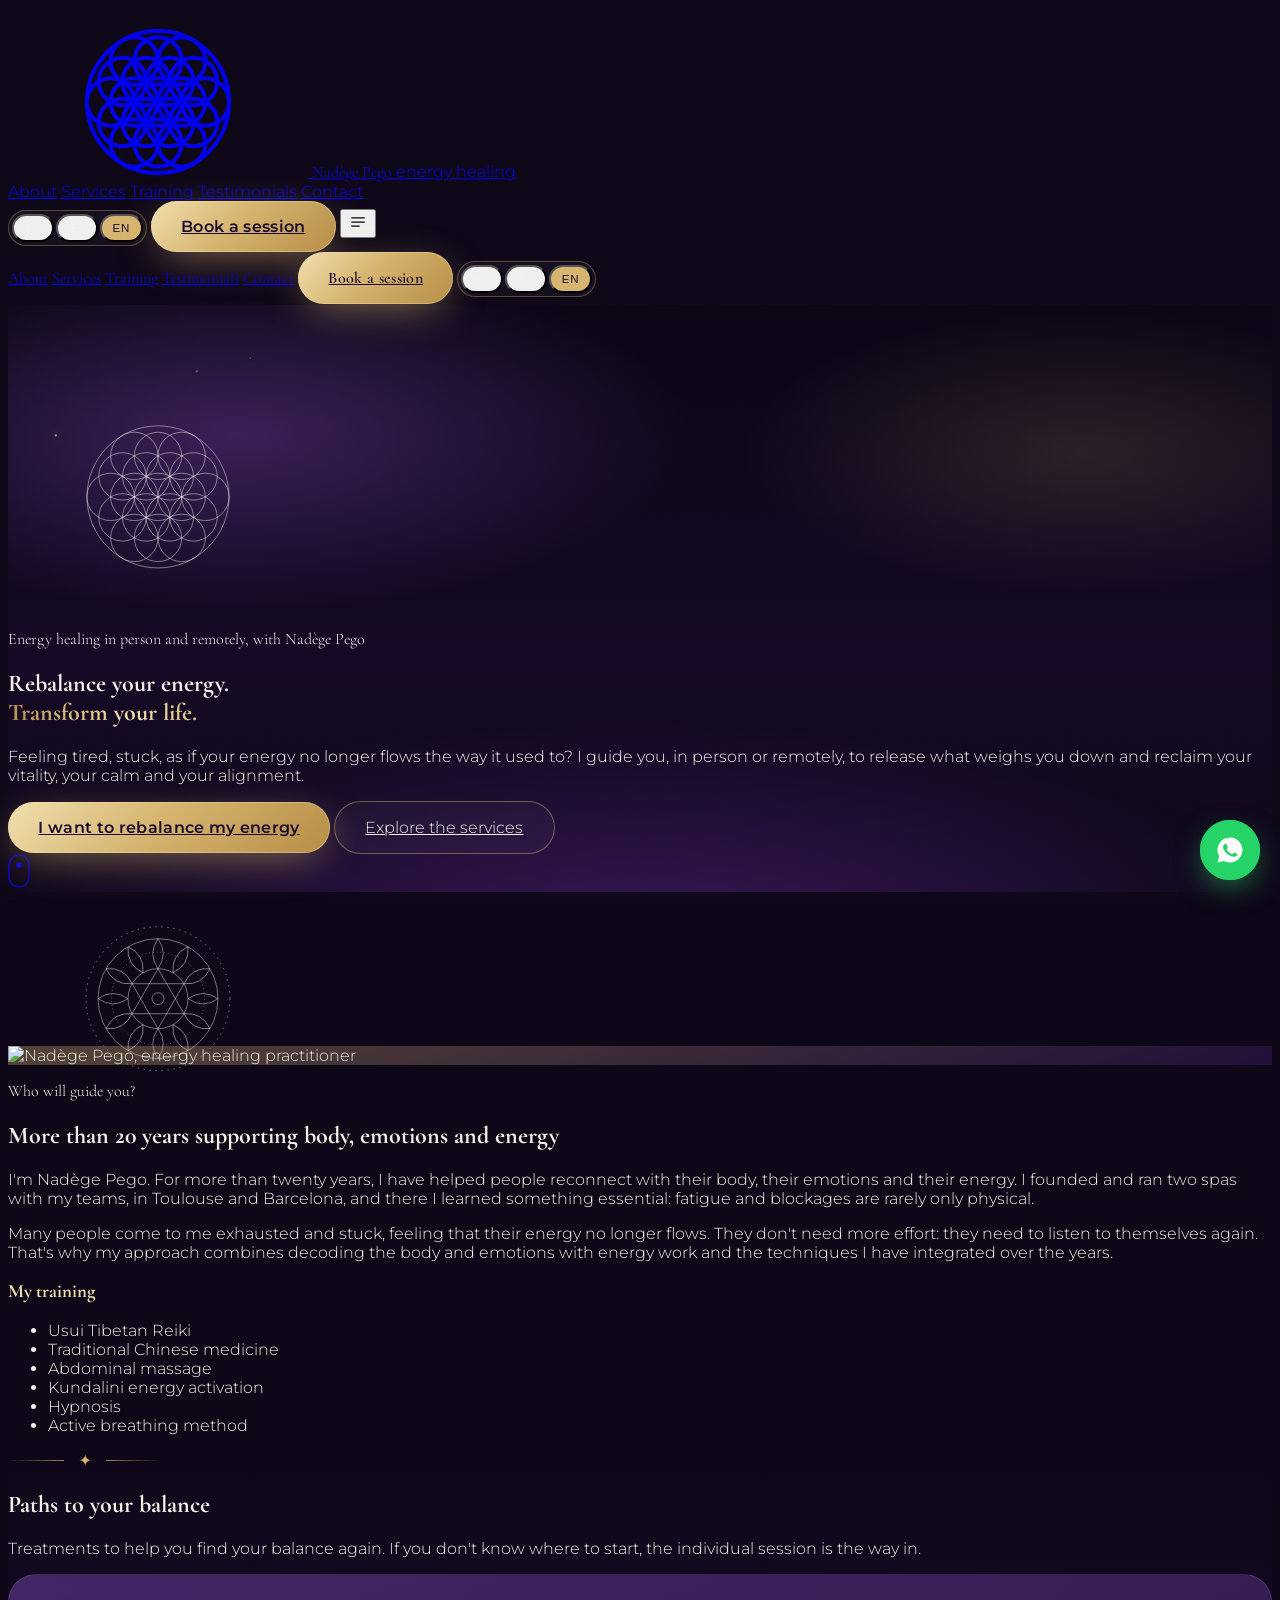
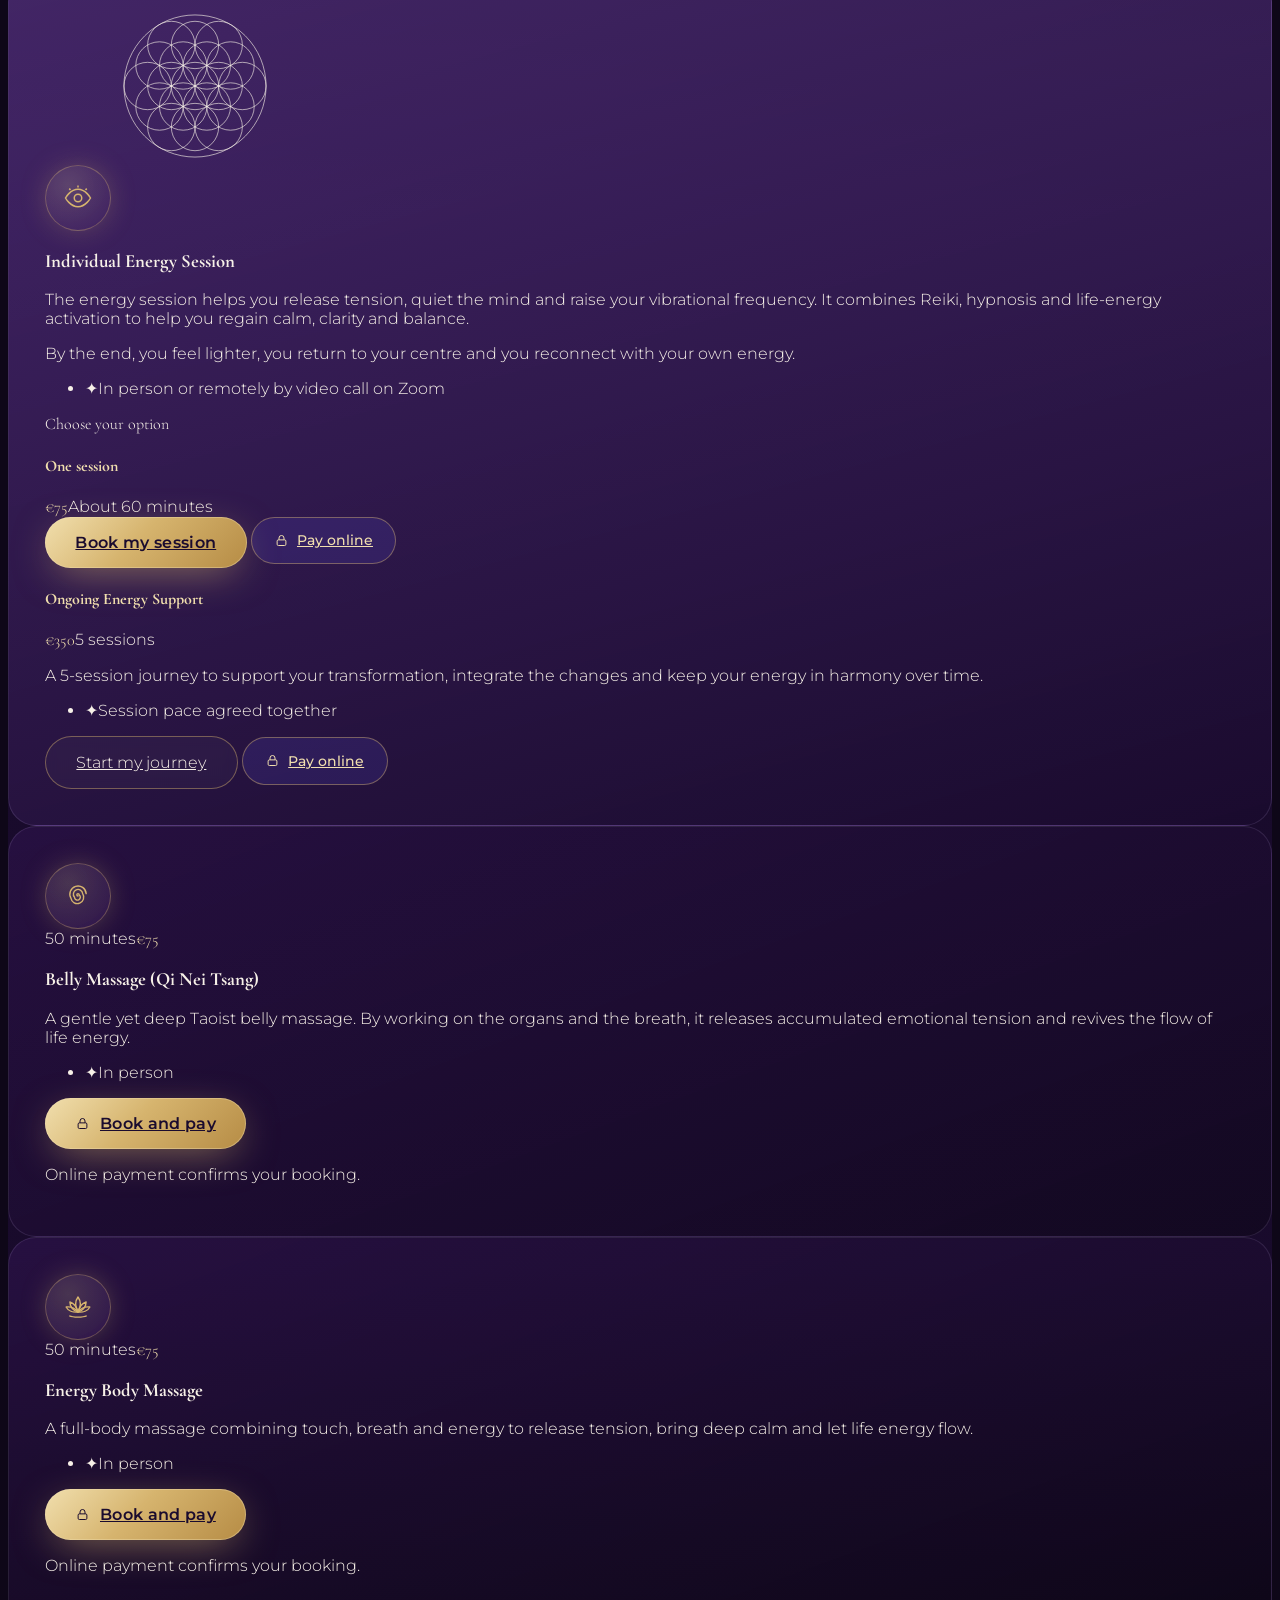
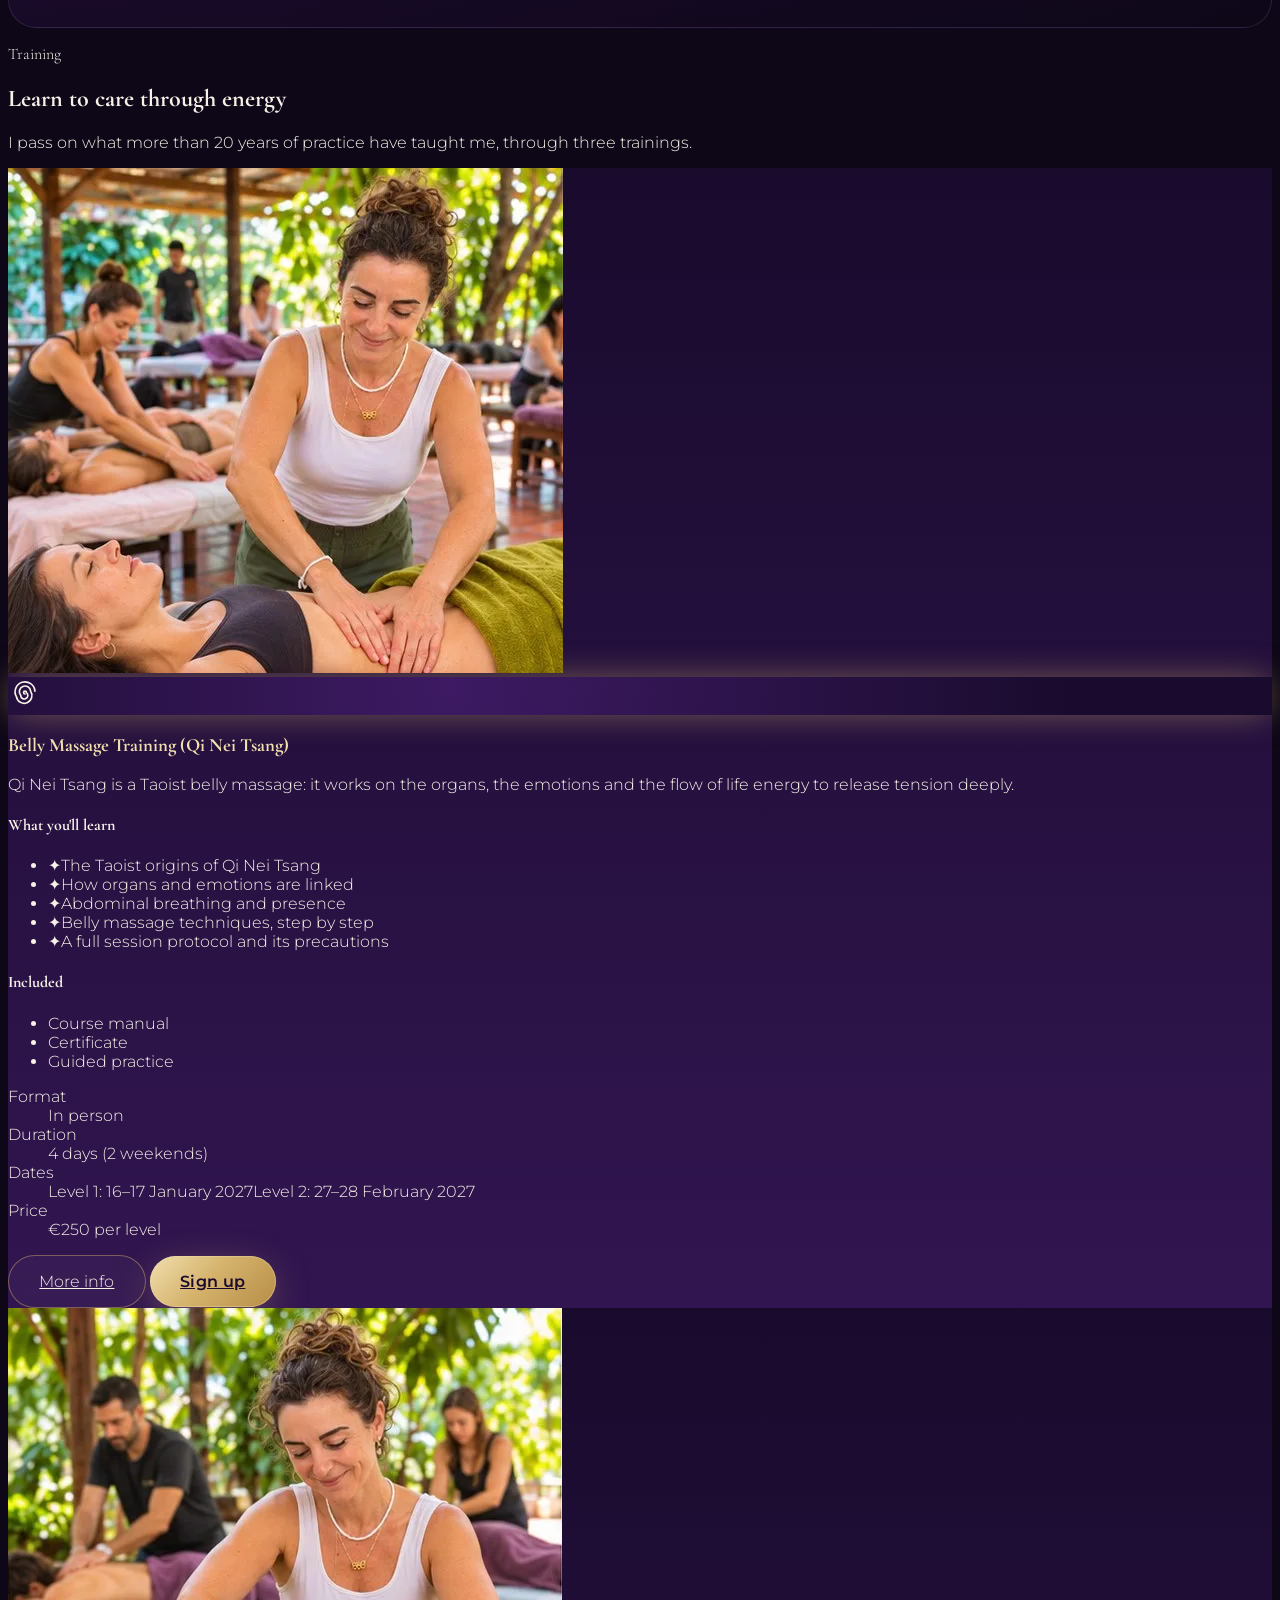
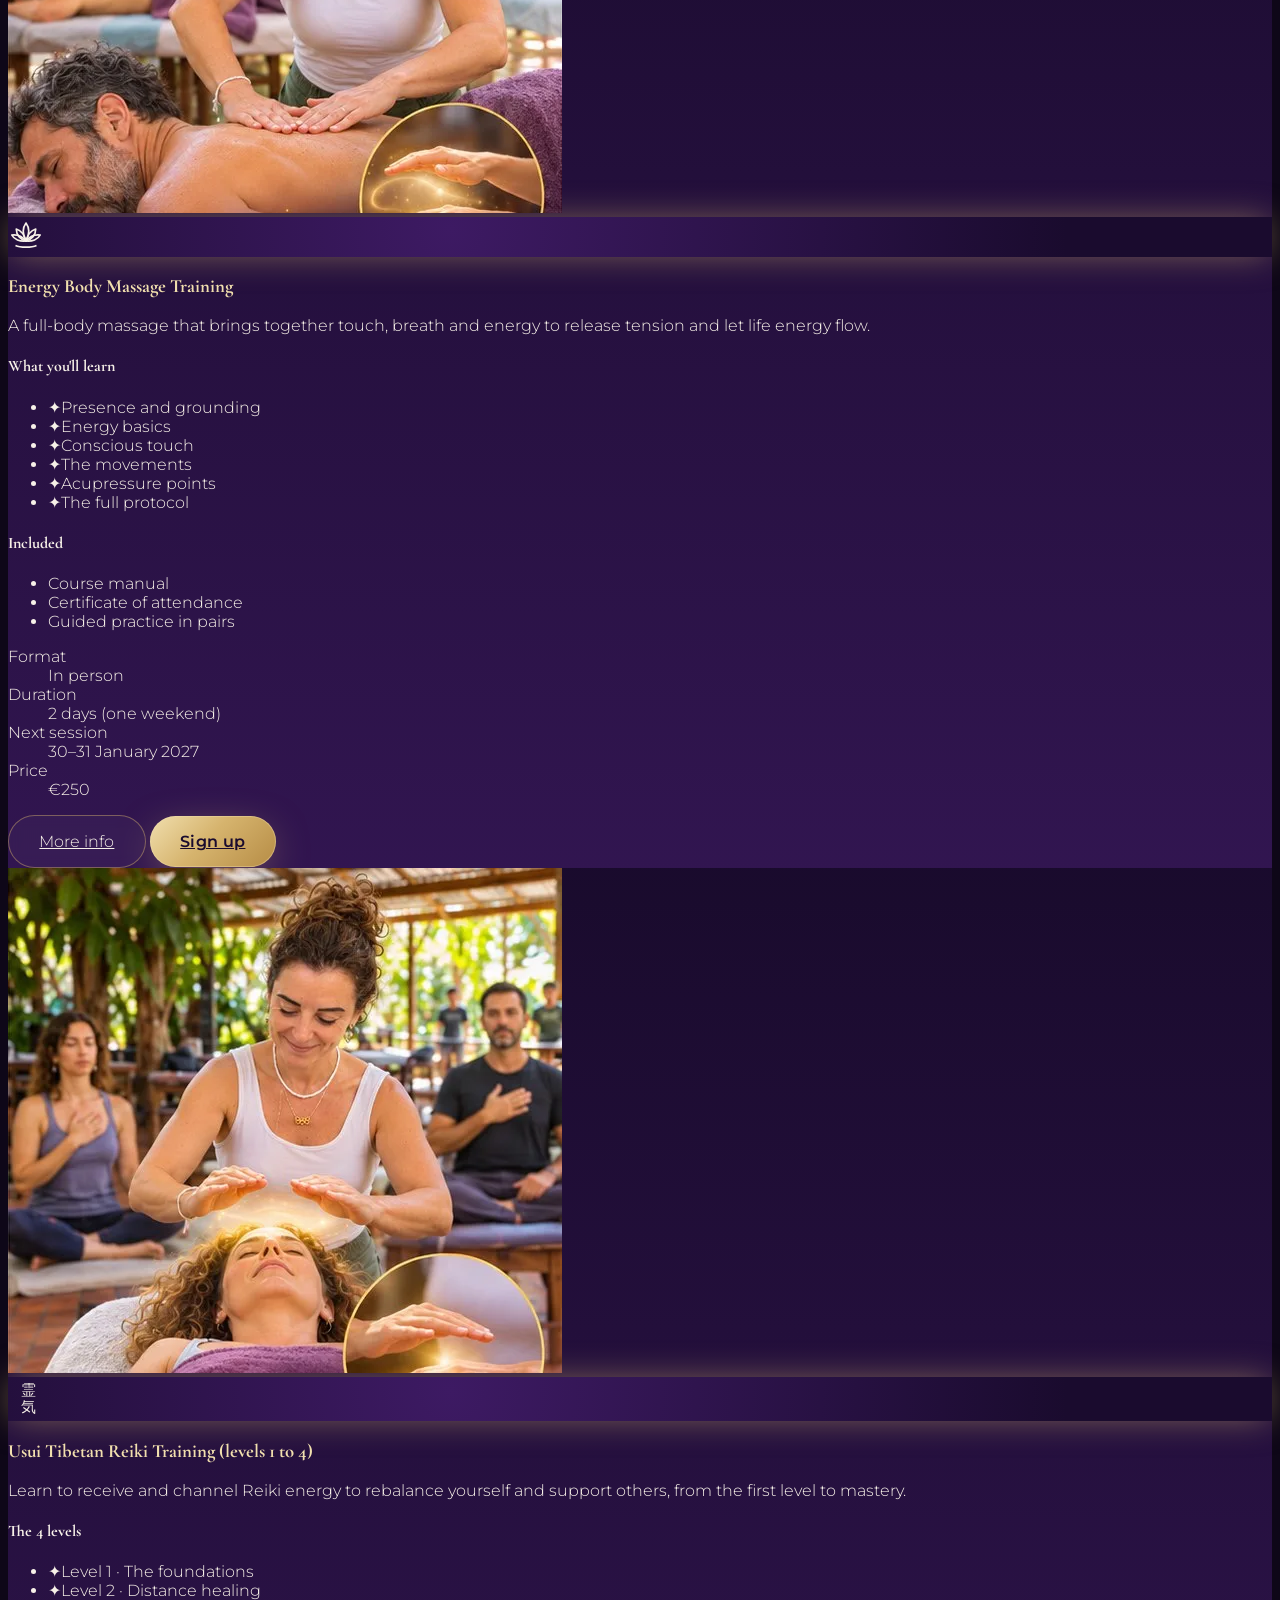
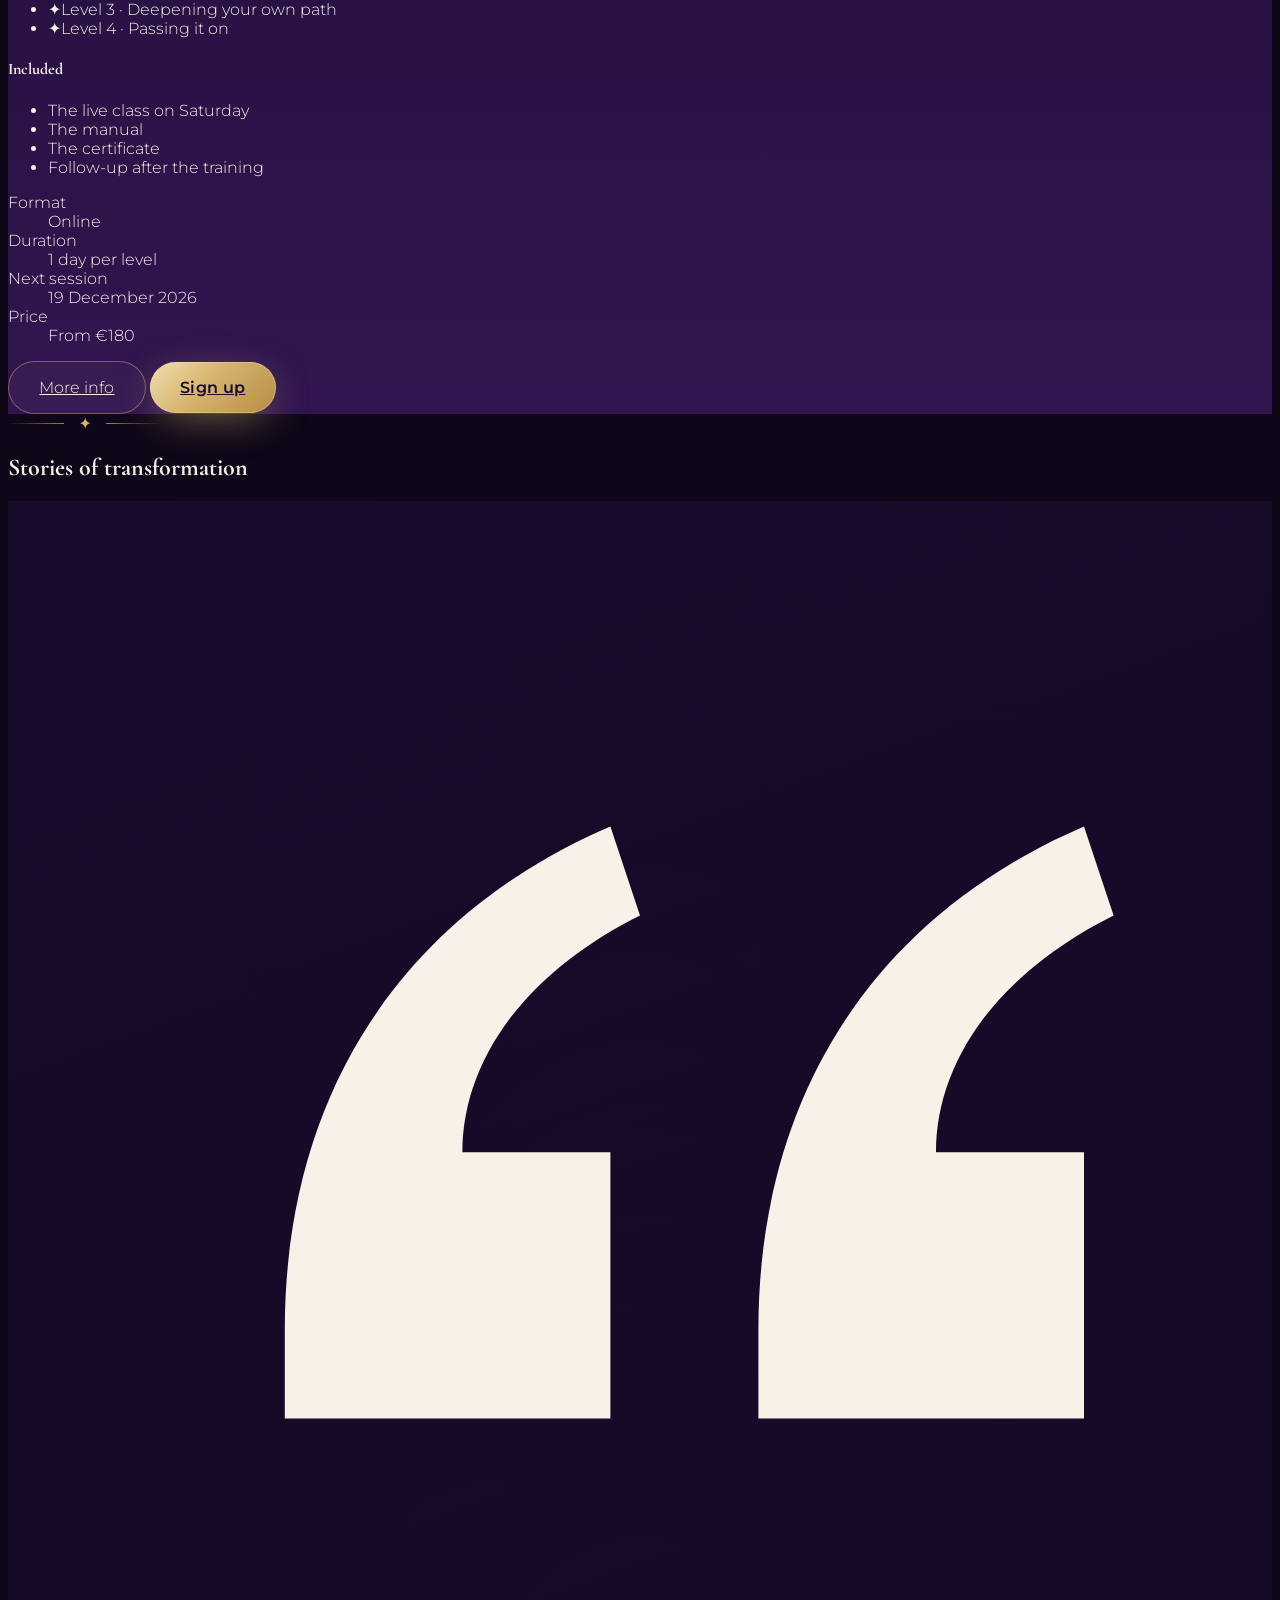
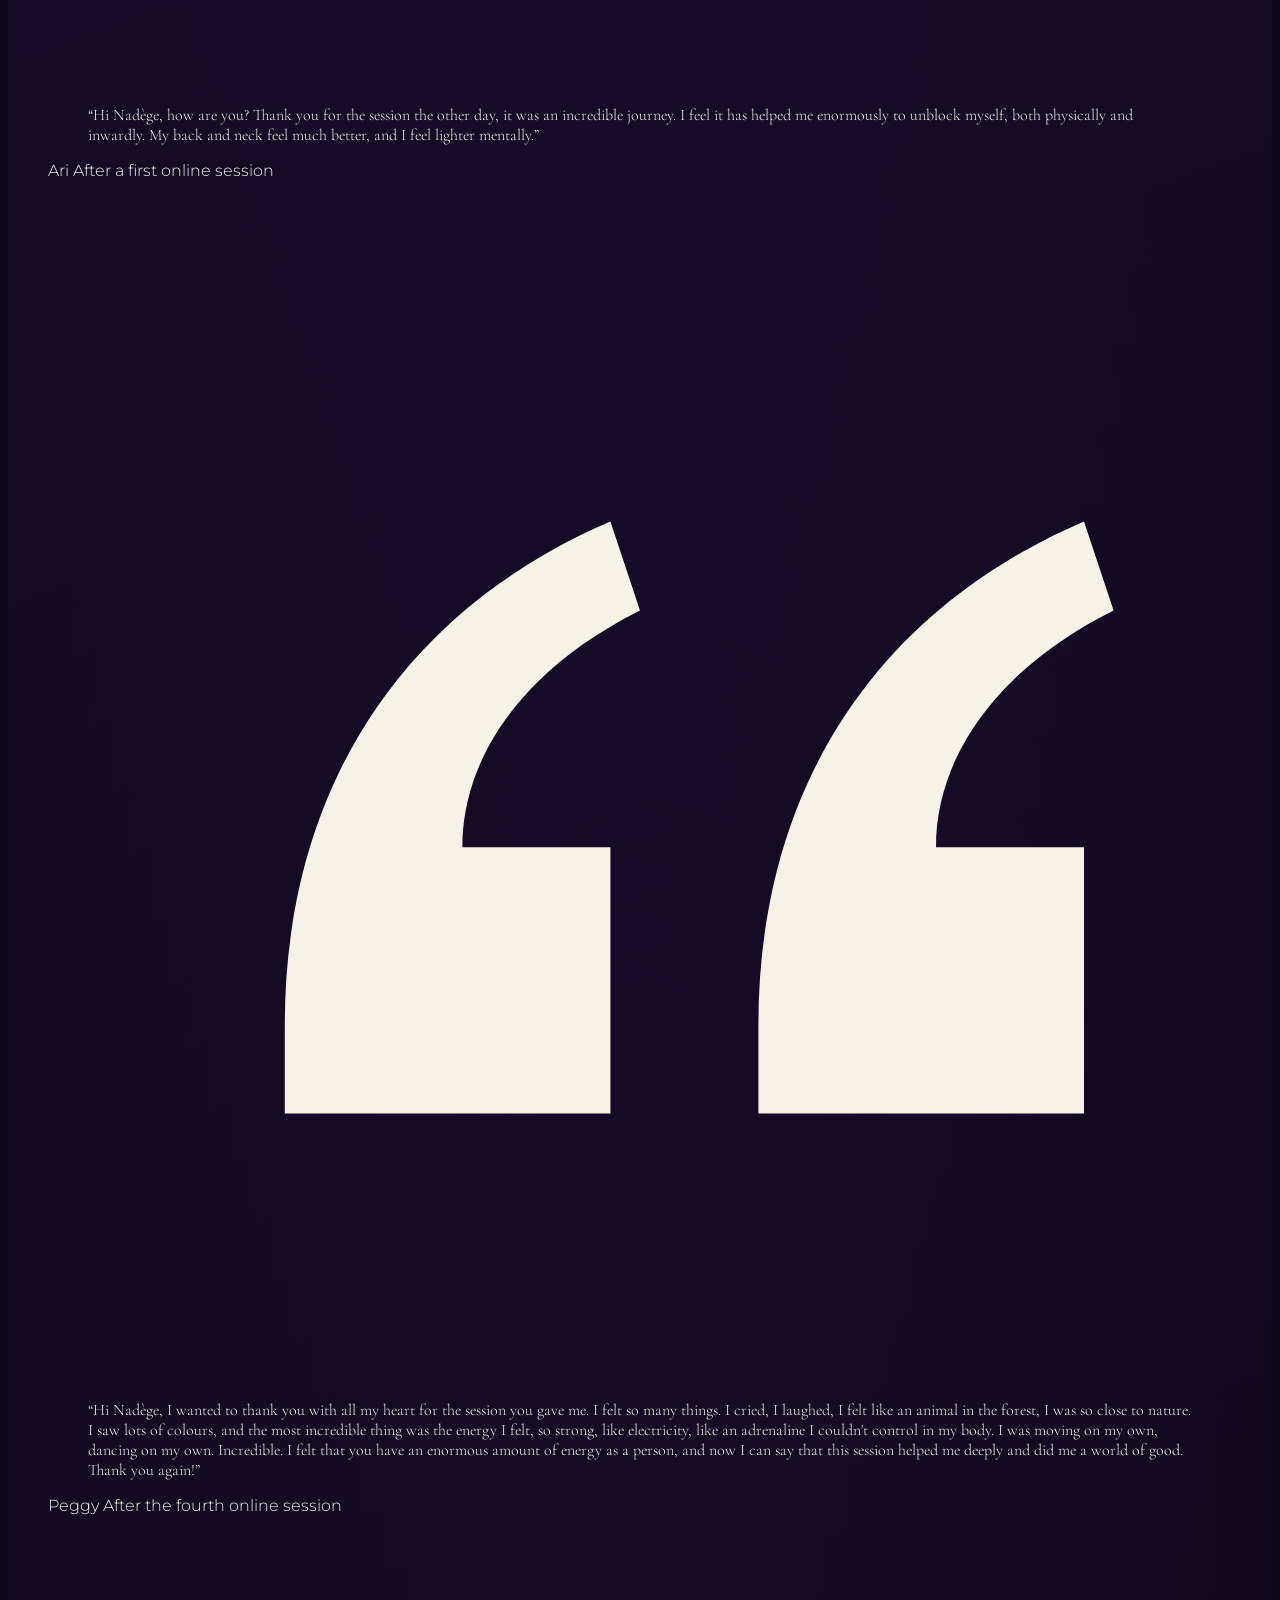
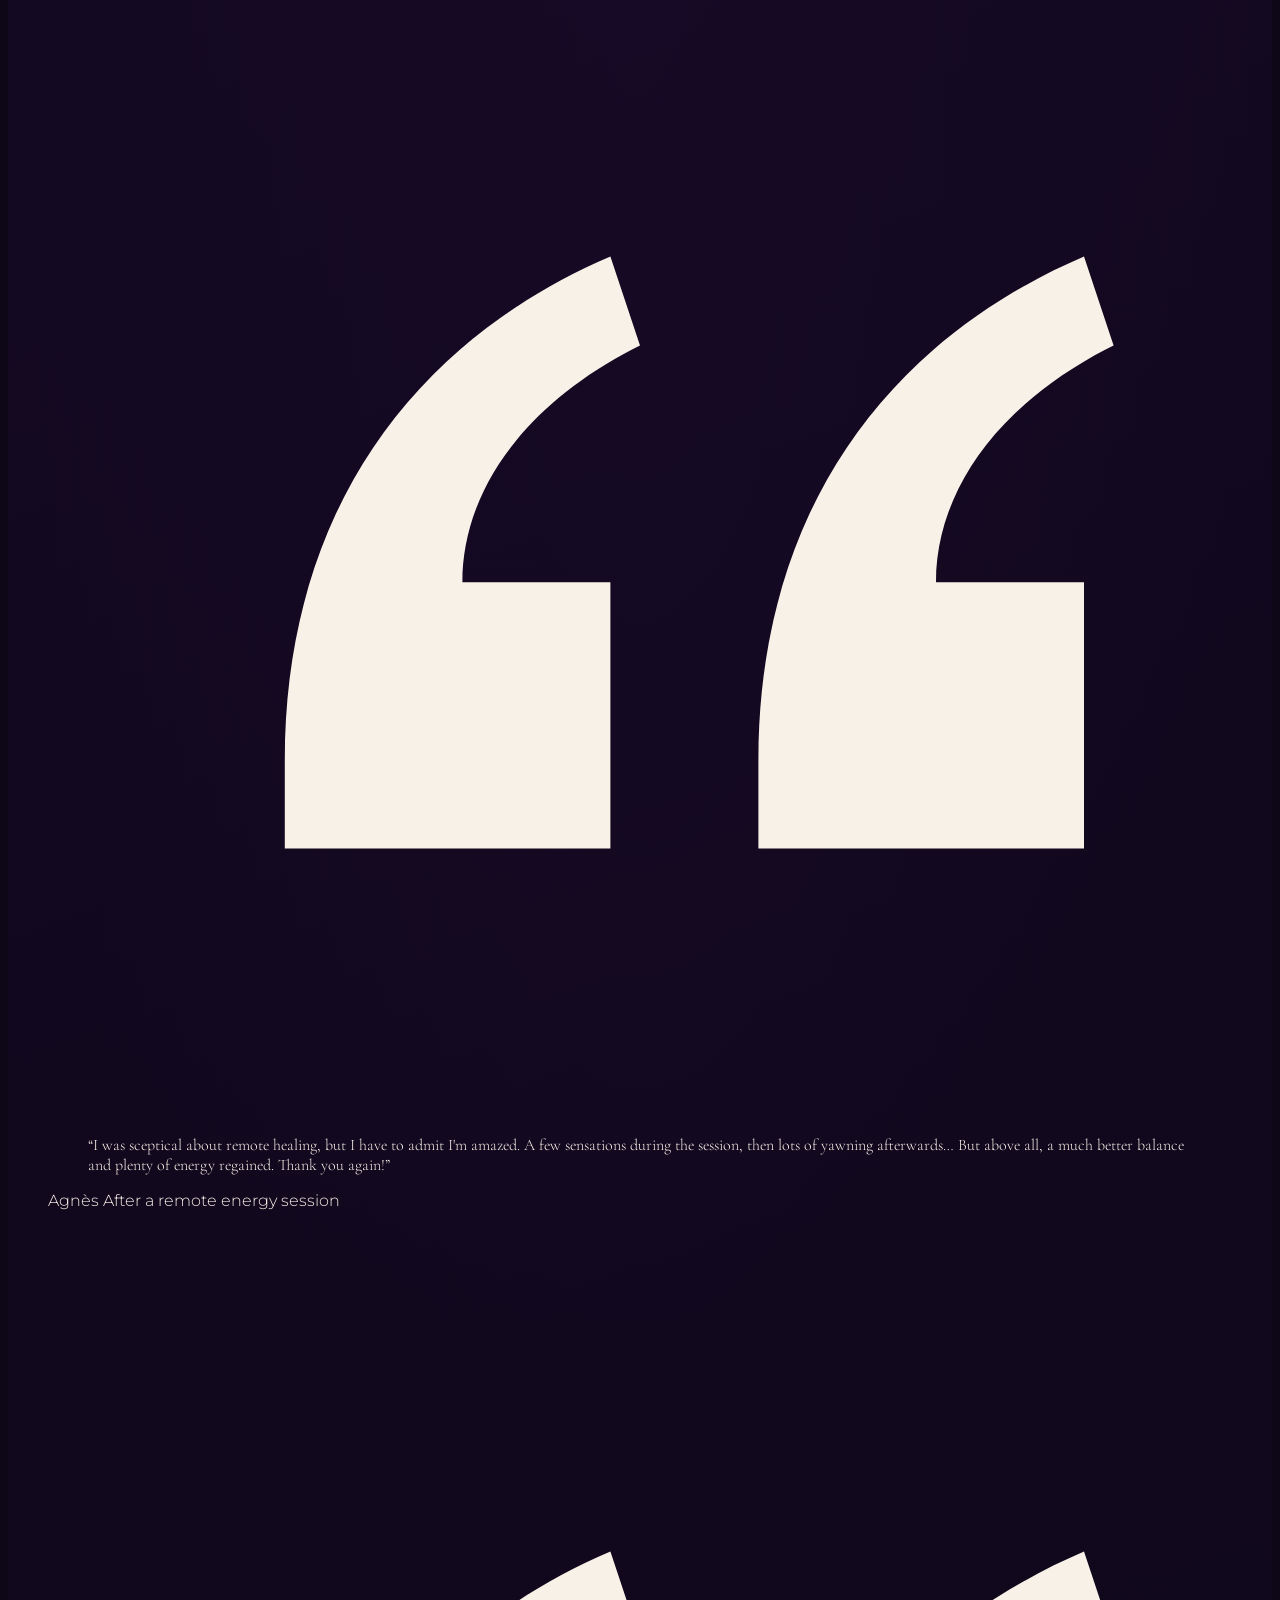
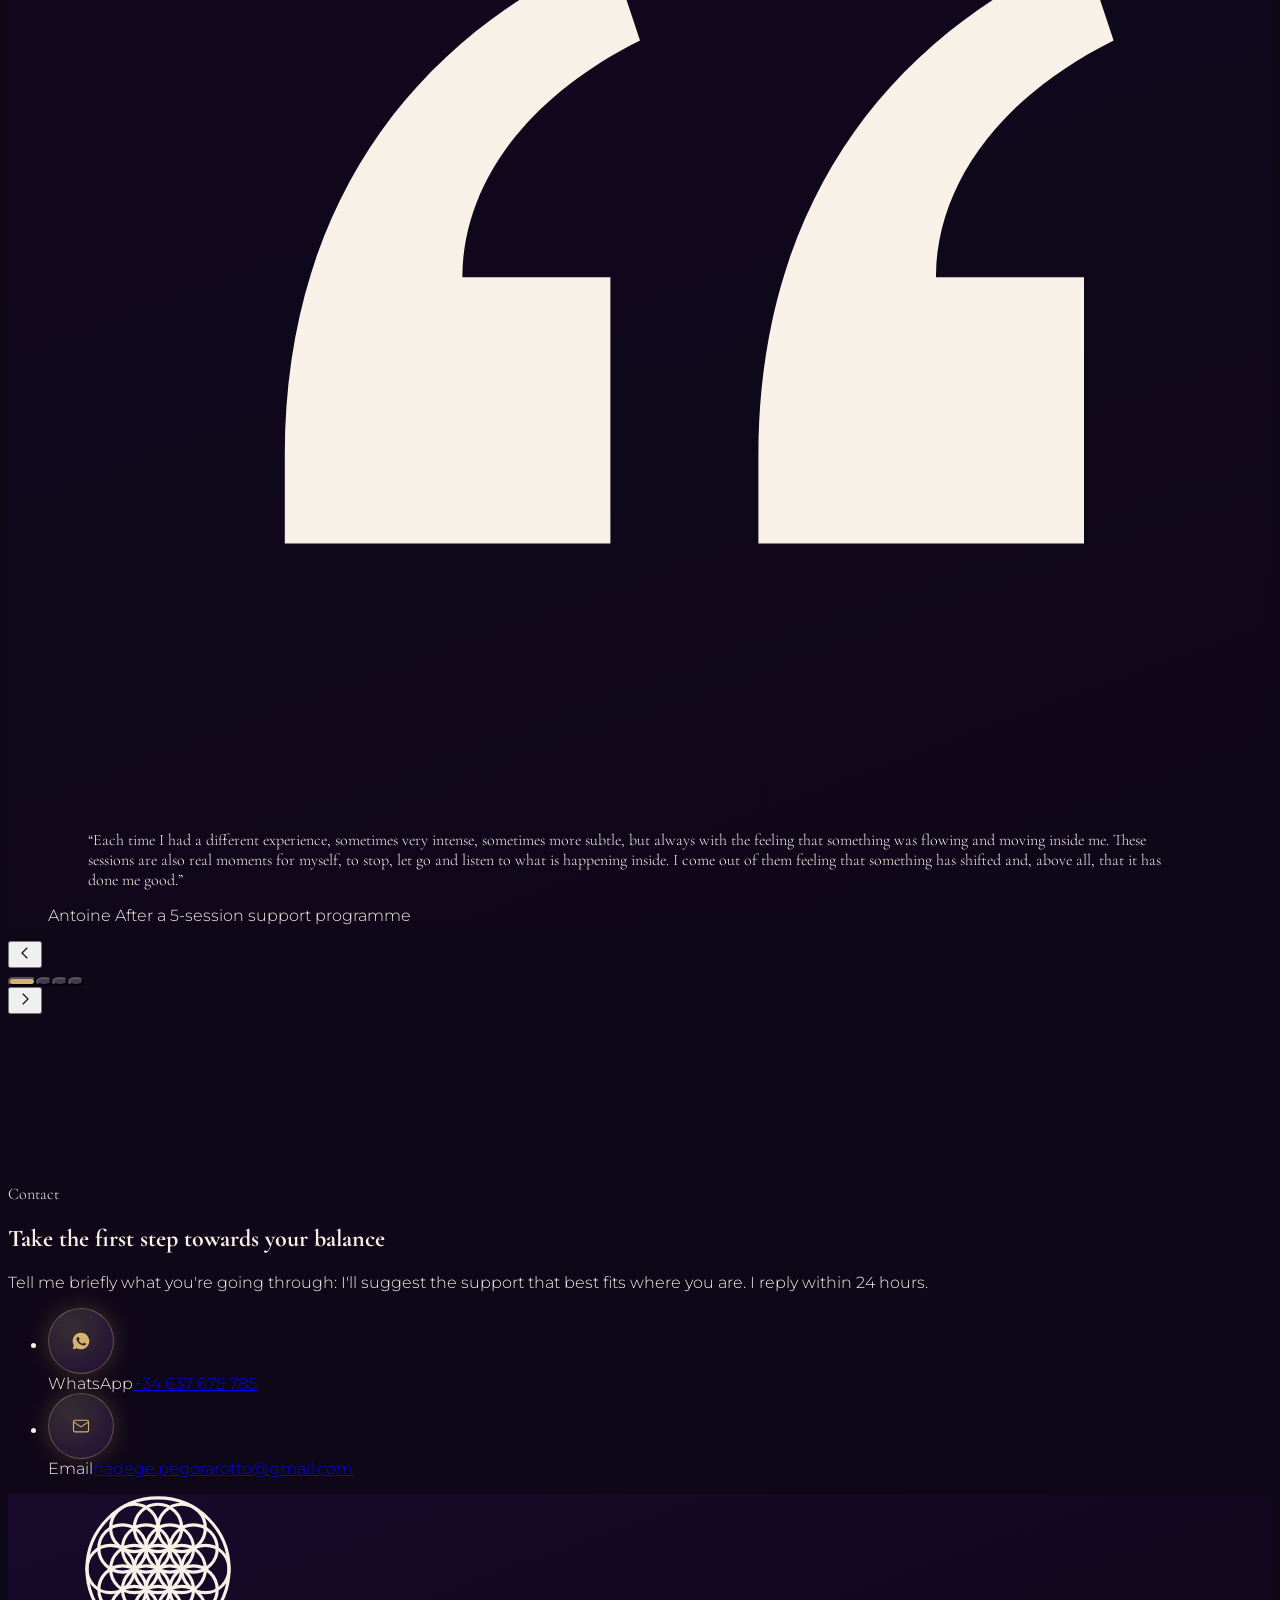
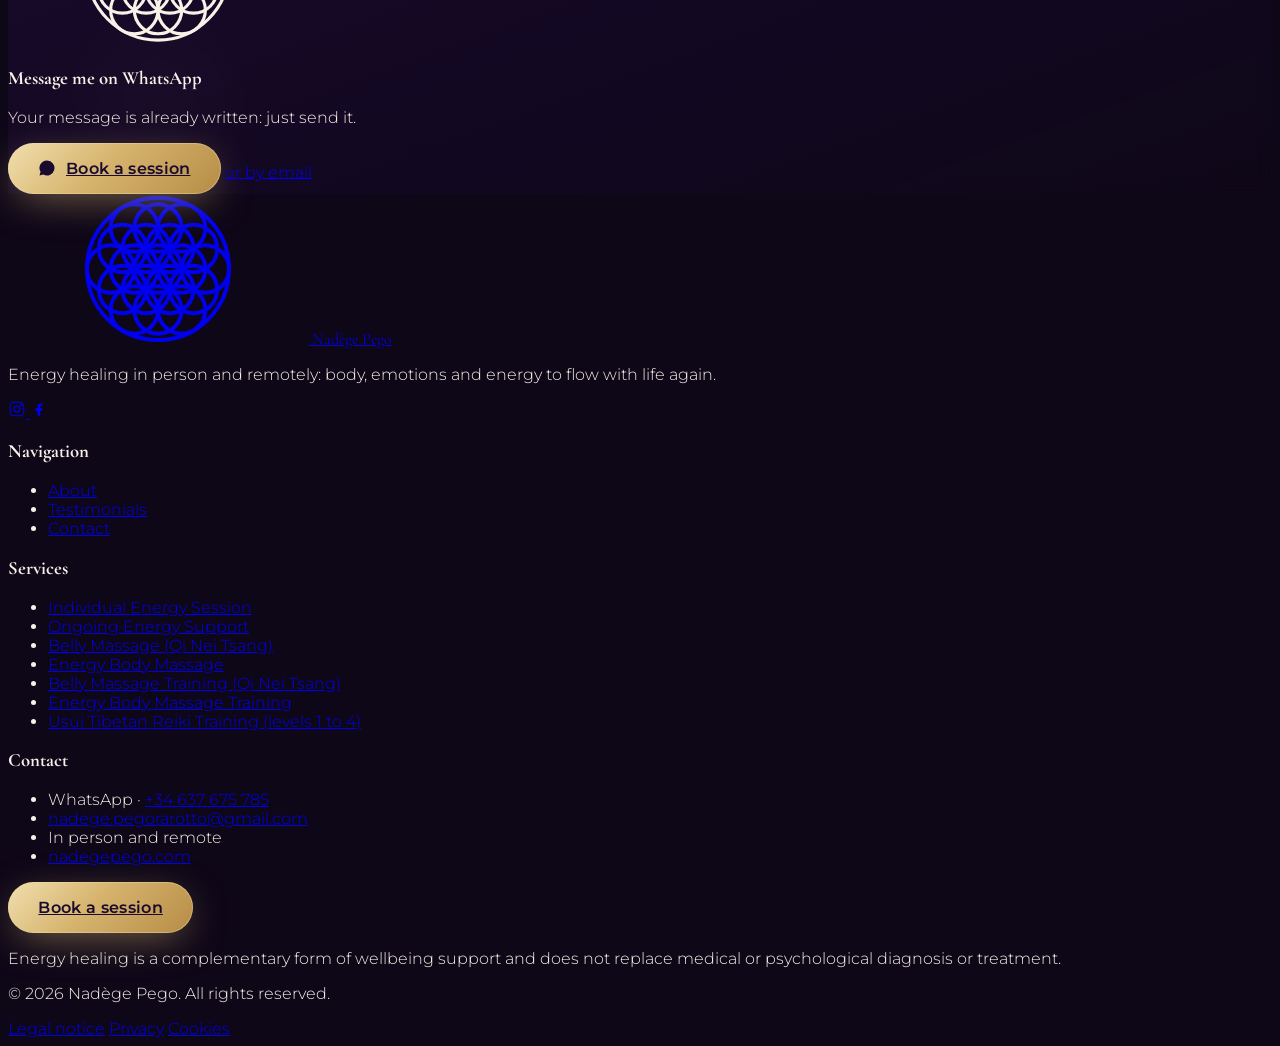
==== index.html @ 29faf76d "Pages légales FR/ES/EN (mentions, confidentialité, cookies) Co-Authored-By: Claude Opus 5.5 <noreply" ====
<!DOCTYPE html>
<html lang="fr">
<head>
  <meta charset="UTF-8" />
  <meta name="viewport" content="width=device-width, initial-scale=1.0" />

  <!-- =====================================================================
       SEO DE BASE — À REMPLACER si besoin par vos données réelles
       ===================================================================== -->
  <title>Nadège Pego · Accompagnement énergétique en présentiel et à distance</title>
  <meta name="description" content="Accompagnement énergétique en présentiel et à distance avec Nadège Pego : plus de 20 ans à relier corps, émotions et énergie (Reiki, médecine traditionnelle chinoise, hypnose)." />
  <meta name="keywords" content="accompagnement énergétique, soin énergétique à distance, Reiki, hypnose, rééquilibrage énergétique" />
  <meta name="author" content="Nadège Pego" />
  <meta name="robots" content="index, follow" />
  <!-- URL de votre page actuelle. À REMPLACER si vous publiez la nouvelle page à une autre adresse -->
  <link rel="canonical" href="https://www.nadegepego.com/" />
  <meta name="theme-color" content="#1a0b2e" />
  <!-- Versions linguistiques (la langue se choisit avec ?lang=fr|es|en) -->
  <link rel="alternate" hreflang="fr" href="https://www.nadegepego.com/?lang=fr" />
  <link rel="alternate" hreflang="es" href="https://www.nadegepego.com/?lang=es" />
  <link rel="alternate" hreflang="en" href="https://www.nadegepego.com/?lang=en" />
  <link rel="alternate" hreflang="x-default" href="https://www.nadegepego.com/" />

  <!-- Open Graph / réseaux sociaux -->
  <meta property="og:type" content="website" />
  <meta property="og:locale" content="fr_FR" />
  <meta property="og:locale:alternate" content="es_ES" />
  <meta property="og:locale:alternate" content="en_GB" />
  <meta property="og:title" content="Nadège Pego · Rééquilibrez votre énergie. Transformez votre vie." />
  <meta property="og:description" content="Accompagnement énergétique en présentiel et à distance pour retrouver vitalité, calme et alignement." />
  <meta property="og:url" content="https://www.nadegepego.com/" />
  <meta property="og:image" content="https://d1yei2z3i6k35z.cloudfront.net/6478397/6ab4fcf3f00578.92915857_WhatsAppImage2026-09-23at14.25.16.jpeg" />
  <meta name="twitter:card" content="summary_large_image" />

  <!-- Favicon (fleur de vie en SVG). À REMPLACER par votre favicon si vous en avez un -->
  <link rel="icon" href="data:image/svg+xml,%3Csvg xmlns='http://www.w3.org/2000/svg' viewBox='-40 -40 80 80'%3E%3Crect x='-40' y='-40' width='80' height='80' rx='18' fill='%231a0b2e'/%3E%3Cg fill='none' stroke='%23d4af6a' stroke-width='2.2'%3E%3Ccircle r='12'/%3E%3Ccircle cx='12' r='12'/%3E%3Ccircle cx='-12' r='12'/%3E%3Ccircle cx='6' cy='10.4' r='12'/%3E%3Ccircle cx='-6' cy='10.4' r='12'/%3E%3Ccircle cx='6' cy='-10.4' r='12'/%3E%3Ccircle cx='-6' cy='-10.4' r='12'/%3E%3C/g%3E%3C/svg%3E" />

  <!-- Typographies -->
  <link rel="preconnect" href="https://fonts.googleapis.com" />
  <link rel="preconnect" href="https://fonts.gstatic.com" crossorigin />
  <link href="https://fonts.googleapis.com/css2?family=Cormorant+Garamond:ital,wght@0,300;0,400;0,500;0,600;1,300;1,400;1,500&family=Montserrat:wght@300;400;500;600&display=swap" rel="stylesheet" />

  <!-- Tailwind via CDN (pour la mise en production, voir les améliorations futures) -->
  <script src="https://cdn.tailwindcss.com"></script>
  <script>
    tailwind.config = {
      theme: {
        extend: {
          colors: {
            noche:   '#0e0718',   // noir doux
            abismo:  '#1a0b2e',   // violet presque noir
            violeta: '#3d1a63',   // violet profond
            amatista:'#6b3fa0',
            lila:    '#c7aee8',
            oro:     '#d6b46e',
            perla:   '#f7f1e8'    // blanc nacré
          },
          fontFamily: {
            display: ['"Cormorant Garamond"', 'serif'],
            sans: ['Montserrat', 'system-ui', 'sans-serif']
          }
        }
      }
    }
  </script>

  <!-- Données structurées (Google) -->
  <script type="application/ld+json">
  {
    "@context": "https://schema.org",
    "@type": "ProfessionalService",
    "name": "Nadège Pego · Accompagnement énergétique",
    "description": "Accompagnement énergétique en présentiel et à distance : décodage du corps et des émotions, travail énergétique, Reiki, médecine traditionnelle chinoise et hypnose.",
    "url": "https://www.nadegepego.com/",
    "image": "https://d1yei2z3i6k35z.cloudfront.net/6478397/6ab4fcf3f00578.92915857_WhatsAppImage2026-09-23at14.25.16.jpeg",
    "areaServed": "En présentiel et en ligne",
    "founder": { "@type": "Person", "name": "Nadège Pego", "url": "https://www.nadegepego.com" },
    "sameAs": ["https://www.instagram.com/nadegepego/", "https://www.facebook.com/nadege.pego", "https://www.facebook.com/nadegepego.bcn"]
  }
  </script>

  <style>
    :root{
      --noche:#0e0718; --abismo:#1a0b2e; --violeta:#3d1a63; --amatista:#6b3fa0;
      --lila:#c7aee8; --oro:#d6b46e; --oro-claro:#f1dfae; --perla:#f7f1e8;
    }
    html{ scroll-behavior:smooth; scroll-padding-top:84px; }
    body{
      background:var(--noche); color:var(--perla);
      font-family:Montserrat, system-ui, sans-serif; font-weight:300;
      -webkit-font-smoothing:antialiased; overflow-x:hidden;
    }
    /* Texture de grain subtile sur toute la page */
    body::before{
      content:""; position:fixed; inset:0; z-index:60; pointer-events:none; opacity:.06; mix-blend-mode:overlay;
      background-image:url("data:image/svg+xml,%3Csvg xmlns='http://www.w3.org/2000/svg' width='160' height='160'%3E%3Cfilter id='n'%3E%3CfeTurbulence type='fractalNoise' baseFrequency='.9' numOctaves='3' stitchTiles='stitch'/%3E%3C/filter%3E%3Crect width='100%25' height='100%25' filter='url(%23n)'/%3E%3C/svg%3E");
    }
    ::selection{ background:var(--oro); color:var(--noche); }
    :focus-visible{ outline:2px solid var(--oro); outline-offset:3px; border-radius:6px; }

    .font-display{ font-family:"Cormorant Garamond", serif; }

    /* Texte doré scintillant */
    .oro-brillo{
      background:linear-gradient(100deg,#b68c45 0%,#f1dfae 30%,#d6b46e 50%,#fff3d3 62%,#b68c45 100%);
      background-size:220% auto; -webkit-background-clip:text; background-clip:text; color:transparent;
      animation:brillo 9s ease-in-out infinite;
    }
    @keyframes brillo{ 0%,100%{background-position:0% center} 50%{background-position:100% center} }

    /* Boutons */
    .btn-oro{
      display:inline-flex; align-items:center; justify-content:center; gap:.6rem; text-align:center;
      background:linear-gradient(135deg,#f1dfae,#d6b46e 45%,#b68c45);
      color:#1a0b2e; font-weight:600; letter-spacing:.02em; border-radius:999px;
      padding:1rem 1.9rem; box-shadow:0 0 0 1px rgba(241,223,174,.4) inset, 0 10px 40px -10px rgba(214,180,110,.65);
      transition:transform .35s ease, box-shadow .35s ease;
    }
    .btn-oro:hover{ transform:translateY(-2px); box-shadow:0 0 0 1px rgba(255,255,255,.5) inset, 0 14px 50px -8px rgba(214,180,110,.85); }
    .btn-velo{
      display:inline-flex; align-items:center; justify-content:center; gap:.6rem;
      border:1px solid rgba(214,180,110,.45); color:var(--perla); border-radius:999px; padding:1rem 1.9rem;
      backdrop-filter:blur(6px); background:rgba(255,255,255,.03); transition:background .3s, border-color .3s;
    }
    .btn-velo:hover{ background:rgba(214,180,110,.1); border-color:var(--oro); }

    /* En-tête */
    #header{ transition:background .4s ease, border-color .4s ease, padding .4s ease; border-bottom:1px solid transparent; }
    #header.scrolled{ background:rgba(14,7,24,.78); backdrop-filter:blur(14px); border-color:rgba(214,180,110,.15); }

    /* Sélecteur de langue */
    .langues{ display:inline-flex; align-items:center; gap:2px; padding:3px; border-radius:999px; border:1px solid rgba(214,180,110,.35); background:rgba(255,255,255,.03); }
    .lang-btn{ padding:.4rem .65rem; border-radius:999px; font-size:.72rem; font-weight:500; letter-spacing:.08em; color:rgba(247,241,232,.7); transition:background .3s, color .3s; }
    .lang-btn:hover{ color:var(--oro-claro); }
    .lang-btn[aria-pressed="true"]{ background:var(--oro); color:var(--abismo); }

    /* En-tête mobile : le sélecteur et le bouton passent dans le menu sous 640 px */
    @media (max-width: 639px){ .solo-sm-up{ display:none !important; } }

    /* Bouton de paiement Stripe */
    .btn-paiement{ display:inline-flex; align-items:center; gap:.5rem; padding:.85rem 1.4rem; border-radius:999px; font-size:.875rem; font-weight:500;
      color:var(--oro-claro); border:1px solid rgba(214,180,110,.45); background:rgba(99,91,255,.14); transition:background .3s, border-color .3s; }
    .btn-paiement:hover{ background:rgba(99,91,255,.28); border-color:var(--oro); }
    .stripe-test{ position:fixed; left:16px; bottom:20px; z-index:50; display:flex; align-items:center; gap:.5rem; padding:.5rem .9rem; border-radius:999px;
      font-size:.72rem; letter-spacing:.04em; color:#1a0b2e; background:#f1dfae; box-shadow:0 8px 24px -8px rgba(0,0,0,.6); }
    .stripe-test[hidden]{ display:none; }

    /* Fiches complètes des formations (fenêtre plein écran) */
    .fiche{ position:fixed; inset:0; z-index:70; background:rgba(8,4,14,.82); backdrop-filter:blur(8px); }
    .fi-scroll{ position:absolute; inset:0; overflow-y:auto; overscroll-behavior:contain; padding:24px 16px; }
    .fiche[hidden]{ display:none; }
    .fi-panneau{ position:relative; max-width:1040px; margin:0 auto; border-radius:32px; border:1px solid rgba(214,180,110,.3); overflow:hidden;
      background:linear-gradient(180deg,#160a28,#0e0718 40%); box-shadow:0 30px 80px -20px rgba(0,0,0,.8); }
    .fi-fermer{ position:absolute; top:40px; right:max(32px, calc(50% - 520px + 18px)); z-index:3; display:inline-flex; align-items:center; gap:8px; padding:.55rem 1rem; border-radius:999px;
      font-size:.85rem; color:var(--perla); background:rgba(14,7,24,.85); border:1px solid rgba(214,180,110,.45); cursor:pointer; }
    .fi-fermer:hover{ border-color:var(--oro); color:var(--oro-claro); }
    .fi-hero{ display:grid; grid-template-columns:1.3fr .7fr; gap:36px; align-items:center; padding:56px 48px 40px;
      background:radial-gradient(ellipse 70% 80% at 10% 10%,rgba(107,63,160,.5),transparent 65%); }
    .fi-eyebrow{ font-style:italic; font-size:1.2rem; color:var(--oro); }
    .fi-hero h2{ margin-top:8px; font-size:clamp(2.1rem,4.5vw,3.3rem); font-weight:400; line-height:1.1; color:var(--perla); }
    .fi-lead{ margin-top:18px; line-height:1.75; color:rgba(247,241,232,.8); }
    .fi-photo{ width:100%; aspect-ratio:4/5; object-fit:cover; object-position:top; border-radius:999px 999px 28px 28px; border:1px solid rgba(214,180,110,.45); padding:6px; }
    .fi-corps{ padding:8px 48px 48px; }
    .fi-bloc{ padding:32px 0; border-top:1px solid rgba(214,180,110,.15); }
    .fi-h{ font-size:2rem; font-weight:400; color:var(--perla); }
    .fi-sous{ margin-top:28px; font-size:1.45rem; color:var(--oro-claro); }
    .fi-txt{ margin-top:12px; line-height:1.8; color:rgba(247,241,232,.78); max-width:70ch; }
    .fi-etoiles{ list-style:none; margin-top:16px; display:grid; gap:10px; }
    .fi-etoiles li{ display:flex; gap:12px; line-height:1.6; color:rgba(247,241,232,.82); font-size:.95rem; }
    .fi-etoiles li::before{ content:"✦"; color:var(--oro); flex-shrink:0; }
    .fi-deux{ grid-template-columns:1fr 1fr; column-gap:32px; }
    .fi-modules{ margin-top:22px; display:grid; gap:16px; grid-template-columns:repeat(3,1fr); }
    .fi-module{ padding:24px; border-radius:22px; border:1px solid rgba(199,174,232,.16); background:linear-gradient(160deg,rgba(61,26,99,.4),rgba(14,7,24,.55)); }
    .fi-num{ font-size:2rem; color:var(--oro); line-height:1; }
    .fi-module h4{ margin-top:8px; font-size:1.4rem; color:var(--oro-claro); }
    .fi-module p{ margin-top:6px; font-size:.9rem; line-height:1.65; color:rgba(247,241,232,.72); }
    .fi-note{ margin-top:20px; padding:16px 20px; border-radius:16px; border:1px solid rgba(214,180,110,.3); background:rgba(214,180,110,.06); font-size:.9rem; line-height:1.65; color:rgba(247,241,232,.82); }
    .fi-niveaux{ margin-top:22px; display:grid; gap:18px; grid-template-columns:1fr 1fr; }
    .fi-niveau{ display:flex; flex-direction:column; padding:26px; border-radius:24px; border:1px solid rgba(214,180,110,.3); background:linear-gradient(165deg,rgba(107,63,160,.45),rgba(26,11,46,.85)); }
    .fi-tete{ display:flex; align-items:center; gap:14px; }
    .fi-orbe{ flex-shrink:0; width:50px; height:50px; border-radius:50%; display:grid; place-items:center; font-family:"Cormorant Garamond",serif; font-size:1.5rem; color:var(--oro-claro);
      background:radial-gradient(circle at 35% 30%,#6b3fa0,#22103a 70%); border:1px solid rgba(214,180,110,.5); }
    .fi-niveau h4{ font-size:1.55rem; color:var(--oro-claro); }
    .fi-focus{ margin-top:12px; font-style:italic; font-size:1.15rem; color:var(--lila); }
    .fi-niveau .fi-etoiles{ gap:7px; }
    .fi-niveau .fi-etoiles li{ font-size:.9rem; }
    .fi-apres{ margin-top:auto; padding-top:16px; border-top:1px solid rgba(214,180,110,.2); margin-top:18px; font-size:.88rem; line-height:1.6; color:rgba(247,241,232,.85); }
    .fi-apres strong{ color:var(--oro); font-weight:500; }
    .fi-duo{ display:grid; grid-template-columns:1.2fr .8fr; gap:36px; }
    .fi-puces{ list-style:none; margin-top:18px; display:flex; flex-wrap:wrap; gap:10px; }
    .fi-puces li{ padding:.45rem .95rem; border-radius:999px; border:1px solid rgba(214,180,110,.35); background:rgba(255,255,255,.03); font-size:.85rem; }
    .fi-petit{ margin-top:14px; font-size:.88rem; color:rgba(247,241,232,.6); }
    .fi-cta{ margin-top:16px; text-align:center; padding:40px 24px; border-radius:28px; border:1px solid rgba(214,180,110,.3);
      background:radial-gradient(ellipse 70% 90% at 50% 0%,rgba(107,63,160,.55),rgba(26,11,46,.95)); }
    .fi-cta h3{ font-size:2rem; font-weight:400; }
    .fi-cta p{ max-width:56ch; margin:12px auto 0; line-height:1.7; color:rgba(247,241,232,.78); }
    .fi-btns{ margin-top:24px; display:flex; flex-wrap:wrap; justify-content:center; gap:12px; }
    .fi-tarif{ display:flex; flex-wrap:wrap; align-items:center; justify-content:space-between; gap:10px 16px; padding:8px 0; border-bottom:1px solid rgba(214,180,110,.12); }
    .fi-tarif:last-child{ border-bottom:0; }
    .fi-payer{ display:inline-flex; align-items:center; gap:6px; padding:.45rem 1rem; border-radius:999px; font-size:.82rem; font-weight:600; color:#1a0b2e;
      background:linear-gradient(135deg,#f1dfae,#d6b46e 45%,#b68c45); white-space:nowrap; }
    .fi-payer:hover{ filter:brightness(1.07); }
    .fi-tagline{ margin-top:10px; font-family:"Cormorant Garamond",serif; font-style:italic; font-size:1.35rem; color:var(--lila); }
    .fi-badge{ align-self:flex-start; margin-top:12px; padding:.3rem .8rem; border-radius:999px; font-size:.75rem; letter-spacing:.02em; color:var(--abismo); background:var(--oro-claro); }
    .fi-infos{ margin-top:20px; display:flex; flex-wrap:wrap; gap:14px; }
    .fi-infos > div{ flex:1 1 170px; }
    .fi-infos > div{ padding:18px 20px; border-radius:18px; border:1px solid rgba(214,180,110,.28); background:rgba(255,255,255,.03); }
    .fi-infos dt{ font-size:.8rem; color:rgba(247,241,232,.55); }
    .fi-infos dd{ margin-top:6px; display:grid; gap:6px; font-size:.92rem; line-height:1.5; color:var(--perla); }
    .fi-infos > div.fi-large{ flex-basis:100%; }
        @media (max-width: 560px){ .fi-infos{ grid-template-columns:1fr; } }
    body.fiche-ouverte{ overflow:hidden; }
    @media (max-width: 860px){
      .fi-hero{ grid-template-columns:1fr; padding:64px 22px 28px; }
      .fi-photo{ max-width:280px; margin:0 auto; }
      .fi-corps{ padding:4px 22px 28px; }
      .fi-modules{ grid-template-columns:1fr 1fr; }
      .fi-niveaux,.fi-duo{ grid-template-columns:1fr; }
    }
    @media (max-width: 560px){
      .fi-scroll{ padding:0; }
      .fi-fermer{ top:14px; right:14px; }
      .fi-panneau{ border-radius:0; border:0; min-height:100%; }
      .fi-modules,.fi-deux{ grid-template-columns:1fr; }
    }

    /* Hero */
    .hero-cosmos{
      background:
        radial-gradient(ellipse 60% 50% at 18% 22%, rgba(107,63,160,.45), transparent 60%),
        radial-gradient(ellipse 45% 40% at 85% 25%, rgba(214,180,110,.14), transparent 60%),
        radial-gradient(ellipse 80% 60% at 50% 110%, rgba(61,26,99,.9), transparent 65%),
        linear-gradient(180deg,#0b0514 0%,#140824 60%,#0e0718 100%);
    }
    .nebula{ position:absolute; border-radius:50%; filter:blur(70px); opacity:.55; animation:flotar 18s ease-in-out infinite; }
    @keyframes flotar{ 0%,100%{transform:translate(0,0) scale(1)} 50%{transform:translate(30px,-25px) scale(1.08)} }

    /* Fleur de vie : tracé animé au chargement (moment fort de la page) */
    .flor-dibujo circle{
      stroke-dasharray:190; stroke-dashoffset:190;
      animation:trazar 2.6s cubic-bezier(.6,.1,.3,1) forwards;
    }
    @keyframes trazar{ to{ stroke-dashoffset:0 } }
    .girar{ animation:girar 160s linear infinite; transform-origin:center; }
    @keyframes girar{ to{ transform:rotate(360deg) } }
    .hero-texto > *{ opacity:0; transform:translateY(18px); animation:aparecer 1.2s ease forwards; }
    .hero-texto > *:nth-child(1){ animation-delay:1.1s } .hero-texto > *:nth-child(2){ animation-delay:1.35s }
    .hero-texto > *:nth-child(3){ animation-delay:1.6s }  .hero-texto > *:nth-child(4){ animation-delay:1.85s }
    .hero-texto > *:nth-child(5){ animation-delay:2.1s }
    @keyframes aparecer{ to{ opacity:1; transform:none } }

    /* Apparition douce au défilement */
    .revelar{ opacity:0; transform:translateY(28px); transition:opacity 1.1s ease, transform 1.1s ease; }
    .revelar.visible{ opacity:1; transform:none; }

    /* Ornement séparateur */
    .ornamento{ display:flex; align-items:center; gap:.9rem; color:var(--oro); }
    .ornamento::before,.ornamento::after{ content:""; height:1px; width:56px; background:linear-gradient(90deg,transparent,rgba(214,180,110,.7)); }
    .ornamento::after{ transform:scaleX(-1); }

    /* Cartes des soins */
    .tarjeta{
      position:relative; border-radius:28px; padding:2.25rem;
      background:linear-gradient(160deg,rgba(61,26,99,.38),rgba(14,7,24,.55));
      border:1px solid rgba(199,174,232,.14); overflow:hidden;
      transition:border-color .5s ease, transform .5s ease;
    }
    .tarjeta::after{
      content:""; position:absolute; inset:auto -30% -60% auto; width:70%; aspect-ratio:1; border-radius:50%;
      background:radial-gradient(circle,rgba(214,180,110,.18),transparent 70%); opacity:0; transition:opacity .6s ease;
    }
    .tarjeta:hover{ border-color:rgba(214,180,110,.5); transform:translateY(-4px); }
    .tarjeta:hover::after{ opacity:1; }
    .icono{
      width:64px; height:64px; border-radius:50%; display:grid; place-items:center; color:var(--oro);
      background:radial-gradient(circle at 35% 30%,rgba(241,223,174,.18),rgba(61,26,99,.4));
      border:1px solid rgba(214,180,110,.35); box-shadow:0 0 30px -6px rgba(214,180,110,.4);
    }

    /* Étapes */
    .orbe{
      width:76px; height:76px; border-radius:50%; display:grid; place-items:center; position:relative;
      font-family:"Cormorant Garamond",serif; font-size:1.9rem; color:var(--oro-claro);
      background:radial-gradient(circle at 35% 30%,#6b3fa0,#22103a 70%);
      border:1px solid rgba(214,180,110,.5); box-shadow:0 0 40px -4px rgba(107,63,160,.8);
    }
    .orbe::before{ content:""; position:absolute; inset:-10px; border-radius:50%; border:1px dashed rgba(214,180,110,.3); }

    /* Carrousel */
    #testi-track{ transition:transform .9s cubic-bezier(.65,0,.35,1); }
    .punto{ width:9px; height:9px; border-radius:50%; background:rgba(199,174,232,.3); transition:all .4s; }
    .punto.activo{ background:var(--oro); width:28px; border-radius:6px; }

    /* FAQ */
    .faq-panel{ display:grid; grid-template-rows:0fr; transition:grid-template-rows .5s ease; }
    .faq-panel > div{ overflow:hidden; }
    .faq-item.abierto .faq-panel{ grid-template-rows:1fr; }
    .faq-item .cruz{ transition:transform .4s ease; }
    .faq-item.abierto .cruz{ transform:rotate(45deg); }
    .faq-item{ border-bottom:1px solid rgba(199,174,232,.15); }

    /* Formulaire */

    /* WhatsApp flottant */
    .wa-flotante{ position:fixed; right:20px; bottom:20px; z-index:50; width:60px; height:60px; border-radius:50%;
      background:#25D366; display:grid; place-items:center; box-shadow:0 10px 30px -6px rgba(37,211,102,.6); transition:transform .3s; }
    .wa-flotante:hover{ transform:scale(1.07); }
    .wa-flotante::before{ content:""; position:absolute; inset:0; border-radius:50%; border:2px solid #25D366; animation:onda 2.8s ease-out infinite; }
    @keyframes onda{ 0%{transform:scale(1);opacity:.7} 100%{transform:scale(1.7);opacity:0} }

    /* Mouvement réduit : respecter la préférence du système */
    @media (prefers-reduced-motion: reduce){
      *,*::before,*::after{ animation-duration:.01ms !important; animation-iteration-count:1 !important; transition-duration:.01ms !important; }
      .flor-dibujo circle{ stroke-dashoffset:0; }
      .hero-texto > *, .revelar{ opacity:1; transform:none; }
    }
  </style>
</head>

<body>

  <!-- Symboles SVG réutilisables -->
  <svg width="0" height="0" class="absolute" aria-hidden="true">
    <defs>
      <!-- Fleur de vie (19 cercles) -->
      <symbol id="flor" viewBox="-95 -95 190 190">
        <g fill="none" stroke="currentColor">
          <circle r="90"/>
          <circle r="30"/>
          <circle cx="30" r="30"/><circle cx="15" cy="25.98" r="30"/><circle cx="-15" cy="25.98" r="30"/>
          <circle cx="-30" r="30"/><circle cx="-15" cy="-25.98" r="30"/><circle cx="15" cy="-25.98" r="30"/>
          <circle cx="60" r="30"/><circle cx="30" cy="51.96" r="30"/><circle cx="-30" cy="51.96" r="30"/>
          <circle cx="-60" r="30"/><circle cx="-30" cy="-51.96" r="30"/><circle cx="30" cy="-51.96" r="30"/>
          <circle cx="45" cy="25.98" r="30"/><circle cy="51.96" r="30"/><circle cx="-45" cy="25.98" r="30"/>
          <circle cx="-45" cy="-25.98" r="30"/><circle cy="-51.96" r="30"/><circle cx="45" cy="-25.98" r="30"/>
        </g>
      </symbol>
      <!-- Mandala discret -->
      <symbol id="mandala" viewBox="-100 -100 200 200">
        <g fill="none" stroke="currentColor">
          <circle r="96" stroke-dasharray="2 6"/>
          <circle r="80"/>
          <circle r="62" stroke-dasharray="1 4"/>
          <circle r="40"/>
          <path d="M0-80 Q14-60 0-40 Q-14-60 0-80Z"/>
          <path d="M0-80 Q14-60 0-40 Q-14-60 0-80Z" transform="rotate(30)"/>
          <path d="M0-80 Q14-60 0-40 Q-14-60 0-80Z" transform="rotate(60)"/>
          <path d="M0-80 Q14-60 0-40 Q-14-60 0-80Z" transform="rotate(90)"/>
          <path d="M0-80 Q14-60 0-40 Q-14-60 0-80Z" transform="rotate(120)"/>
          <path d="M0-80 Q14-60 0-40 Q-14-60 0-80Z" transform="rotate(150)"/>
          <path d="M0-80 Q14-60 0-40 Q-14-60 0-80Z" transform="rotate(180)"/>
          <path d="M0-80 Q14-60 0-40 Q-14-60 0-80Z" transform="rotate(210)"/>
          <path d="M0-80 Q14-60 0-40 Q-14-60 0-80Z" transform="rotate(240)"/>
          <path d="M0-80 Q14-60 0-40 Q-14-60 0-80Z" transform="rotate(270)"/>
          <path d="M0-80 Q14-60 0-40 Q-14-60 0-80Z" transform="rotate(300)"/>
          <path d="M0-80 Q14-60 0-40 Q-14-60 0-80Z" transform="rotate(330)"/>
          <polygon points="0,-40 34.6,20 -34.6,20"/>
          <polygon points="0,40 34.6,-20 -34.6,-20"/>
          <circle r="8"/>
        </g>
      </symbol>
    </defs>
  </svg>

  <!-- =====================================================================
       1. EN-TÊTE FIXE
       ===================================================================== -->
  <header id="header" class="fixed inset-x-0 top-0 z-40">
    <div class="mx-auto flex max-w-7xl items-center justify-between px-5 py-4 lg:px-8">
      <!-- Logo. À REMPLACER par <img src="img/logo.svg" alt="Nadège Pego"> si vous avez votre propre logo -->
      <a href="#accueil" class="flex items-center gap-3" aria-label="Nadège Pego, retour à l'accueil">
        <svg class="h-10 w-10 text-oro" aria-hidden="true"><use href="#flor" stroke-width="5"/></svg>
        <span class="leading-none">
          <span class="font-display block text-2xl font-medium tracking-wide text-perla">Nadège Pego</span>
          <span class="mt-1 block text-[10px] tracking-[0.25em] text-lila/80">accompagnement énergétique</span>
        </span>
      </a>

      <nav class="hidden items-center gap-8 text-sm text-perla/80 lg:flex" aria-label="Menu principal">
        <a href="#apropos" class="transition hover:text-oro">À propos</a>
        <a href="#soins" class="transition hover:text-oro">Soins</a>
        <a href="#formation" class="transition hover:text-oro">Formation</a>
        <a href="#temoignages" class="transition hover:text-oro">Témoignages</a>
        <a href="#contact" class="transition hover:text-oro">Contact</a>
      </nav>

      <div class="flex items-center gap-3">
        <!-- Sélecteur de langue -->
        <div class="langues solo-sm-up" role="group" aria-label="Choisir la langue"><button type="button" class="lang-btn" data-lang="fr" lang="fr">FR</button><button type="button" class="lang-btn" data-lang="es" lang="es">ES</button><button type="button" class="lang-btn" data-lang="en" lang="en">EN</button></div>
        <a href="#" data-reserver="" class="btn-oro solo-sm-up !px-6 !py-3 text-sm">Prendre rendez-vous</a>
        <button id="menu-btn" class="grid h-11 w-11 place-items-center rounded-full border border-oro/40 lg:hidden" aria-label="Ouvrir le menu" aria-expanded="false" aria-controls="menu-movil">
          <svg width="20" height="20" viewBox="0 0 24 24" fill="none" stroke="currentColor" stroke-width="1.5"><path d="M4 7h16M4 12h16M4 17h10"/></svg>
        </button>
      </div>
    </div>

    <!-- Menu mobile -->
    <div id="menu-movil" class="hidden border-t border-oro/15 bg-noche/95 backdrop-blur-xl lg:hidden">
      <nav class="flex flex-col gap-1 px-5 py-6 font-display text-2xl" aria-label="Menu mobile">
        <a href="#apropos" class="py-2">À propos</a>
        <a href="#soins" class="py-2">Soins</a>
        <a href="#formation" class="py-2">Formation</a>
        <a href="#temoignages" class="py-2">Témoignages</a>
        <a href="#contact" class="py-2">Contact</a>
        <a href="#" data-reserver="" class="btn-oro mt-4 font-sans text-base">Prendre rendez-vous</a>
        <div class="langues mt-5 self-start font-sans" role="group" aria-label="Choisir la langue"><button type="button" class="lang-btn" data-lang="fr" lang="fr">FR</button><button type="button" class="lang-btn" data-lang="es" lang="es">ES</button><button type="button" class="lang-btn" data-lang="en" lang="en">EN</button></div>
      </nav>
    </div>
  </header>

  <main>
    <!-- =====================================================================
         2. HERO
         ===================================================================== -->
    <section id="accueil" class="hero-cosmos relative flex min-h-[100svh] items-center justify-center overflow-hidden pt-24">
      <!-- Nébuleuses -->
      <div class="nebula h-80 w-80 bg-amatista/60" style="top:12%;left:-6%"></div>
      <div class="nebula h-72 w-72 bg-oro/20" style="top:20%;right:-4%;animation-delay:-6s"></div>
      <div class="nebula h-96 w-96 bg-violeta" style="bottom:-15%;left:35%;animation-delay:-11s"></div>

      <!-- Particules animées -->
      <canvas id="particulas" class="absolute inset-0 h-full w-full" aria-hidden="true"></canvas>

      <!-- Fleur de vie tracée au chargement + parallaxe -->
      <div class="pointer-events-none absolute inset-0 flex items-center justify-center" data-parallax="0.25" aria-hidden="true">
        <svg class="flor-dibujo girar h-[620px] w-[620px] max-w-[130vw] text-oro/35 sm:h-[760px] sm:w-[760px]" stroke-width="0.6">
          <use href="#flor"/>
        </svg>
      </div>
      <div class="pointer-events-none absolute inset-0 flex items-center justify-center" data-parallax="0.12" aria-hidden="true">
        <div class="h-[340px] w-[340px] rounded-full" style="background:radial-gradient(circle,rgba(241,223,174,.16),transparent 65%)"></div>
      </div>

      <div class="hero-texto relative z-10 mx-auto max-w-4xl px-5 text-center">
        <p class="font-display text-xl italic text-lila">Accompagnement énergétique en présentiel et à distance, avec Nadège Pego</p>
        <h1 class="font-display mt-6 text-[clamp(2.7rem,7.5vw,6rem)] font-light leading-[0.98] tracking-tight">
          Rééquilibrez votre énergie.<br />
          <span class="oro-brillo font-normal italic">Transformez votre vie.</span>
        </h1>
        <p class="mx-auto mt-8 max-w-2xl text-base leading-relaxed text-perla/75 sm:text-lg">
          Vous vous sentez fatiguée, bloquée, avec l'impression que votre énergie ne circule plus comme avant ? Je vous accompagne, en présentiel ou à distance, pour relâcher ce qui pèse et retrouver votre vitalité, votre calme et votre alignement.
        </p>
        <div class="mt-11 flex flex-col items-center justify-center gap-4 sm:flex-row">
          <a href="#" data-reserver="" class="btn-oro text-base">Je veux rééquilibrer mon énergie</a>
          <a href="#soins" class="btn-velo text-base">Découvrir les soins</a>
        </div>
      </div>

      <!-- Indicateur de défilement -->
      <a href="#apropos" class="solo-sm-up absolute bottom-8 left-1/2 z-10 -translate-x-1/2 text-oro/70" aria-label="Descendre à la section À propos">
        <svg width="22" height="34" viewBox="0 0 22 34" fill="none" stroke="currentColor" stroke-width="1.2"><rect x="1" y="1" width="20" height="32" rx="10"/><circle cx="11" cy="10" r="2" fill="currentColor"><animate attributeName="cy" values="9;18;9" dur="2.4s" repeatCount="indefinite"/></circle></svg>
      </a>
    </section>

    <!-- =====================================================================
         3. À PROPOS
         ===================================================================== -->
    <section id="apropos" class="relative overflow-hidden py-28 lg:py-36">
      <div class="mx-auto grid max-w-7xl items-center gap-16 px-5 lg:grid-cols-12 lg:px-8">
        <!-- Photo de Nadège (reprise de votre ancienne page). À REMPLACER si vous en préférez une autre -->
        <div class="relative mx-auto w-full max-w-sm lg:col-span-5 lg:max-w-md">
          <div class="pointer-events-none absolute -inset-12" data-parallax="-0.06" aria-hidden="true">
            <svg class="girar h-full w-full text-lila/30" stroke-width="0.6" style="animation-duration:220s"><use href="#mandala"/></svg>
          </div>
          <div class="relative rounded-t-[999px] rounded-b-[40px] border border-oro/40 p-2" style="background:linear-gradient(160deg,rgba(214,180,110,.35),rgba(61,26,99,.45))">
            <img src="https://d1yei2z3i6k35z.cloudfront.net/6478397/6ab4fcf3f00578.92915857_WhatsAppImage2026-09-23at14.25.16.jpeg" alt="Nadège Pego, praticienne en accompagnement énergétique" class="aspect-[4/5] w-full rounded-t-[999px] rounded-b-[34px] object-cover" loading="lazy" />
          </div>
        </div>

        <div class="revelar lg:col-span-7 lg:pl-6">
          <p class="font-display text-xl italic text-oro">Qui vous guidera ?</p>
          <h2 class="font-display mt-4 text-4xl font-light leading-tight sm:text-5xl lg:text-6xl">
            Plus de 20 ans à accompagner le corps, les émotions et l'énergie
          </h2>
          <div class="mt-8 max-w-2xl space-y-5 text-base leading-[1.85] text-perla/75">
            <p>Je suis Nadège Pego. Depuis plus de vingt ans, j'accompagne des personnes à se reconnecter à leur corps, à leurs émotions et à leur énergie. J'ai fondé et dirigé deux spas avec mes équipes, à Toulouse et à Barcelone, et j'y ai appris une chose essentielle : la fatigue et les blocages sont rarement seulement physiques.</p>
            <p>Beaucoup de personnes arrivent épuisées, coincées, avec l'impression que leur énergie ne circule plus. Ils n'ont pas besoin de plus d'efforts : ils ont besoin de se réécouter. C'est pourquoi mon accompagnement associe le décodage du corps et des émotions au travail énergétique et aux techniques que j'ai intégrées au fil des années.</p>
          </div>

          <div class="mt-12 border-t border-oro/20 pt-10">
            <h3 class="font-display text-2xl" style="color:var(--oro-claro)">Ma formation</h3>
            <ul class="mt-5 flex flex-wrap gap-3 text-sm text-perla/80">
              <li class="rounded-full border border-oro/30 bg-white/[0.03] px-4 py-2">Reiki Usui tibétain</li>
              <li class="rounded-full border border-oro/30 bg-white/[0.03] px-4 py-2">Médecine traditionnelle chinoise</li>
              <li class="rounded-full border border-oro/30 bg-white/[0.03] px-4 py-2">Massage abdominal</li>
              <li class="rounded-full border border-oro/30 bg-white/[0.03] px-4 py-2">Activation de l'énergie Kundalini</li>
              <li class="rounded-full border border-oro/30 bg-white/[0.03] px-4 py-2">Hypnose</li>
              <li class="rounded-full border border-oro/30 bg-white/[0.03] px-4 py-2">Méthode de respiration active</li>
            </ul>
          </div>
        </div>
      </div>
    </section>

    <!-- =====================================================================
         4. SOINS — À REMPLACER : descriptions, durées et tarifs
         ===================================================================== -->
    <section id="soins" class="relative py-28 lg:py-36" style="background:linear-gradient(180deg,transparent,rgba(26,11,46,.9) 20%,rgba(26,11,46,.9) 80%,transparent)">
      <div class="mx-auto max-w-7xl px-5 lg:px-8">
        <div class="revelar mx-auto max-w-2xl text-center">
          <div class="ornamento justify-center"><span aria-hidden="true">✦</span></div>
          <h2 class="font-display mt-6 text-4xl font-light sm:text-5xl lg:text-6xl">Des chemins vers votre équilibre</h2>
          <p class="mt-6 leading-relaxed text-perla/70">Des soins pour retrouver votre équilibre. Si vous ne savez pas par où commencer, la séance individuelle est la porte d'entrée.</p>
        </div>

        <div class="mx-auto mt-16 max-w-5xl">
          <!-- Service unique : la séance, à l'unité ou en accompagnement de 5 séances -->
          <article class="tarjeta revelar grid gap-10 lg:grid-cols-2 lg:gap-12 lg:!p-12" style="background:linear-gradient(165deg,rgba(107,63,160,.55),rgba(26,11,46,.85))">
            <svg class="pointer-events-none absolute -right-20 -top-20 h-72 w-72 text-oro/15" stroke-width="0.8" aria-hidden="true"><use href="#flor"/></svg>
            <div class="relative">
              <div class="icono">
                <svg width="30" height="30" viewBox="0 0 24 24" fill="none" stroke="currentColor" stroke-width="1.2" aria-hidden="true"><path d="M2 12s3.8-7 10-7 10 7 10 7-3.8 7-10 7S2 12 2 12Z"/><circle cx="12" cy="12" r="3"/><path d="M12 2v1.5M5 4.5l1 1M19 4.5l-1 1"/></svg>
              </div>
              <h3 class="font-display mt-8 text-4xl font-light leading-tight sm:text-5xl">Séance énergétique individuelle</h3>
              <p class="mt-5 leading-relaxed text-perla/75">La séance énergétique vous permet de libérer les tensions, d'apaiser le mental et d'élever votre fréquence vibratoire. Elle associe Reiki, hypnose et activation de l'énergie vitale pour vous aider à retrouver le calme, la clarté et l'équilibre.</p>
              <p class="mt-3 leading-relaxed text-perla/75">À la fin, vous vous sentez légère, vous revenez à votre centre et vous vous reconnectez à votre propre énergie.</p>
              <ul class="mt-6 space-y-2 text-sm text-perla/70">
                <li class="flex gap-3"><span class="text-oro" aria-hidden="true">✦</span>En présentiel ou à distance en visioconférence sur Zoom</li>
              </ul>
            </div>

            <!-- Les deux formules -->
            <div class="relative flex flex-col gap-4">
              <p class="font-display text-xl italic text-oro">Choisissez votre formule</p>
              <div class="flex flex-1 flex-col rounded-[22px] border border-oro/30 bg-white/[0.03] p-6">
                <div class="flex items-baseline justify-between gap-4">
                  <h4 class="font-display text-2xl" style="color:var(--oro-claro)">Une séance</h4>
                  <span class="text-right"><span class="block font-display text-2xl leading-none" style="color:var(--oro-claro)">75 €</span><span class="mt-1 block text-sm text-perla/60">Environ 60 minutes</span></span>
                </div>
                <div class="mt-5 flex flex-wrap gap-3">
                  <a href="#" data-reserver="Séance énergétique individuelle" class="btn-oro">Réserver ma séance</a>
                  <a href="#" data-stripe="seance" class="btn-paiement"><svg width="15" height="15" viewBox="0 0 24 24" fill="none" stroke="currentColor" stroke-width="1.6" aria-hidden="true"><rect x="5" y="11" width="14" height="9" rx="2"/><path d="M8 11V8a4 4 0 0 1 8 0v3"/></svg><span>Payer en ligne</span></a>
                </div>
              </div>
              <div class="flex flex-1 flex-col rounded-[22px] border border-oro/30 bg-white/[0.03] p-6">
                <div class="flex items-baseline justify-between gap-4">
                  <h4 class="font-display text-2xl" style="color:var(--oro-claro)">Accompagnement énergétique</h4>
                  <span class="shrink-0 text-right"><span class="block font-display text-2xl leading-none" style="color:var(--oro-claro)">350 €</span><span class="mt-1 block text-sm text-perla/60">5 séances</span></span>
                </div>
                <p class="mt-3 text-sm leading-relaxed text-perla/70">Un parcours de 5 séances pour soutenir votre transformation, intégrer les changements et maintenir votre énergie en harmonie dans le temps.</p>
                <ul class="mt-3 space-y-2 text-sm text-perla/70">
                  <li class="flex gap-3"><span class="text-oro" aria-hidden="true">✦</span>Rythme des séances défini ensemble</li>
                </ul>
                <div class="mt-5 flex flex-wrap gap-3">
                  <a href="#" data-reserver="Accompagnement énergétique" class="btn-velo">Commencer mon accompagnement</a>
                  <a href="#" data-stripe="accompagnement" class="btn-paiement"><svg width="15" height="15" viewBox="0 0 24 24" fill="none" stroke="currentColor" stroke-width="1.6" aria-hidden="true"><rect x="5" y="11" width="14" height="9" rx="2"/><path d="M8 11V8a4 4 0 0 1 8 0v3"/></svg><span>Payer en ligne</span></a>
                </div>
              </div>
            </div>
          </article>
          <!-- Massages (sur place) -->
          <div class="mt-6 grid gap-6 md:grid-cols-2">
            <article class="tarjeta revelar flex flex-col">
              <div class="flex items-start justify-between gap-4">
                <div class="icono"><svg width="28" height="28" viewBox="0 0 24 24" fill="none" stroke="currentColor" stroke-width="1.2" stroke-linecap="round" aria-hidden="true"><path d="M12 12a1 1 0 1 1 1-1 2.5 2.5 0 1 1-4 2 4 4 0 1 1 7-3 5.5 5.5 0 1 1-10 4 7 7 0 1 1 13-4"/></svg></div>
                <div class="flex flex-col items-end gap-2"><span class="rounded-full border border-oro/40 px-3 py-1 text-xs text-oro">50 minutes</span><span class="font-display text-3xl leading-none" style="color:var(--oro-claro)">75 €</span></div>
              </div>
              <h3 class="font-display mt-6 text-3xl font-light leading-tight">Massage du ventre (Qi Nei Tsang)</h3>
              <p class="mt-4 flex-1 text-sm leading-relaxed text-perla/70">Un massage taoïste du ventre, doux et profond. En travaillant sur les organes et la respiration, il libère les tensions émotionnelles accumulées et relance la circulation de l'énergie vitale.</p>
              <ul class="mt-5 space-y-2 text-sm text-perla/70">
                <li class="flex gap-3"><span class="text-oro" aria-hidden="true">✦</span>En présentiel</li>
              </ul>
              <div class="mt-7">
                <a href="#" data-stripe="ventre" class="btn-oro"><svg width="15" height="15" viewBox="0 0 24 24" fill="none" stroke="currentColor" stroke-width="1.6" aria-hidden="true"><rect x="5" y="11" width="14" height="9" rx="2"/><path d="M8 11V8a4 4 0 0 1 8 0v3"/></svg><span>Réserver et payer</span></a>
                <p class="mt-3 text-xs text-perla/50">Le paiement en ligne confirme votre réservation.</p>
              </div>
            </article>
            <article class="tarjeta revelar flex flex-col">
              <div class="flex items-start justify-between gap-4">
                <div class="icono"><svg width="30" height="30" viewBox="0 0 24 24" fill="none" stroke="currentColor" stroke-width="1.1" stroke-linejoin="round" aria-hidden="true"><path d="M12 4c2.2 3 3 6.5 0 12-3-5.5-2.2-9 0-12Z"/><path d="M12 16c-3.5-.8-6.5-3.8-6.5-8 3.2 1 5.5 4 6.5 8Z"/><path d="M12 16c3.5-.8 6.5-3.8 6.5-8-3.2 1-5.5 4-6.5 8Z"/><path d="M12 16c-4 .5-8-1-9.5-4 3.5-.5 7 1 9.5 4Z"/><path d="M12 16c4 .5 8-1 9.5-4-3.5-.5-7 1-9.5 4Z"/><path d="M5 19c3 1.5 11 1.5 14 0"/></svg></div>
                <div class="flex flex-col items-end gap-2"><span class="rounded-full border border-oro/40 px-3 py-1 text-xs text-oro">50 minutes</span><span class="font-display text-3xl leading-none" style="color:var(--oro-claro)">75 €</span></div>
              </div>
              <h3 class="font-display mt-6 text-3xl font-light leading-tight">Massage énergétique du corps</h3>
              <p class="mt-4 flex-1 text-sm leading-relaxed text-perla/70">Un massage de tout le corps qui associe le toucher, la respiration et l'énergie pour dénouer les tensions, apaiser en profondeur et faire circuler l'énergie vitale.</p>
              <ul class="mt-5 space-y-2 text-sm text-perla/70">
                <li class="flex gap-3"><span class="text-oro" aria-hidden="true">✦</span>En présentiel</li>
              </ul>
              <div class="mt-7">
                <a href="#" data-stripe="corps" class="btn-oro"><svg width="15" height="15" viewBox="0 0 24 24" fill="none" stroke="currentColor" stroke-width="1.6" aria-hidden="true"><rect x="5" y="11" width="14" height="9" rx="2"/><path d="M8 11V8a4 4 0 0 1 8 0v3"/></svg><span>Réserver et payer</span></a>
                <p class="mt-3 text-xs text-perla/50">Le paiement en ligne confirme votre réservation.</p>
              </div>
            </article>
          </div>
        </div>
      </div>
    </section>

    <!-- =====================================================================
         FORMATIONS — MASSAGE DU VENTRE (QI NEI TSANG), MASSAGE ÉNERGÉTIQUE DU CORPS, REIKI
         Photos intégrées directement dans la page (vos visuels de formation).
         À REMPLACER : format, durée et prochaine session de chaque formation
         ===================================================================== -->
    <section id="formation" class="relative py-20 lg:py-28">
      <div class="mx-auto max-w-7xl px-5 lg:px-8">
        <div class="revelar mx-auto max-w-2xl text-center">
          <p class="font-display text-xl italic text-oro">Formation</p>
          <h2 class="font-display mt-4 text-4xl font-light sm:text-5xl lg:text-6xl">Apprenez à prendre soin par l'énergie</h2>
          <p class="mt-6 leading-relaxed text-perla/70">Je transmets ce que plus de 20 ans de pratique m'ont appris, à travers trois formations.</p>
        </div>
        <div class="mt-14 grid gap-6 md:grid-cols-2 lg:grid-cols-3">
          <article class="revelar flex flex-col overflow-hidden rounded-[32px] border border-oro/30" style="background:linear-gradient(180deg,rgba(26,11,46,.95),rgba(61,26,99,.75))">
            <div class="relative aspect-[11/10]">
              <img src="[data-uri]" alt="Nadège Pego pratiquant un massage du ventre (Qi Nei Tsang) pendant une formation" class="absolute inset-0 h-full w-full object-cover object-top" loading="lazy" />
              <div class="absolute inset-0" style="background:linear-gradient(180deg,transparent 55%,rgba(30,12,52,.98))" aria-hidden="true"></div>
            </div>
            <div class="relative z-10 mx-auto -mt-10 grid h-20 w-20 place-items-center rounded-full border border-oro/60 text-oro" style="background:radial-gradient(circle at 35% 30%,#3d1a63,#1a0b2e 75%);box-shadow:0 0 34px -4px rgba(214,180,110,.55)"><svg width="34" height="34" viewBox="0 0 24 24" fill="none" stroke="currentColor" stroke-width="1.2" stroke-linecap="round" aria-hidden="true"><path d="M12 12a1 1 0 1 1 1-1 2.5 2.5 0 1 1-4 2 4 4 0 1 1 7-3 5.5 5.5 0 1 1-10 4 7 7 0 1 1 13-4"/></svg></div>
            <div class="flex flex-1 flex-col px-7 pb-8 pt-5 text-center sm:px-8">
              <h3 class="font-display text-3xl font-light leading-tight" style="color:var(--oro-claro)">Formation massage du ventre (Qi Nei Tsang)</h3>
              <div class="mx-auto mt-4 h-px w-24" style="background:linear-gradient(90deg,transparent,var(--oro),transparent)" aria-hidden="true"></div>
              <p class="mt-4 leading-relaxed text-perla/75">Le Qi Nei Tsang est un massage taoïste du ventre : il travaille sur les organes, les émotions et la circulation de l'énergie vitale pour libérer les tensions en profondeur.</p>
              <!-- Programme — À REMPLACER si besoin (contenu et éléments inclus) -->
              <div class="mt-6 flex-1 text-left">
                <h4 class="font-display text-xl text-oro">Ce que vous apprendrez</h4>
                <ul class="mt-3 space-y-2 text-sm leading-snug text-perla/75">
                  <li class="flex gap-3"><span class="text-oro" aria-hidden="true">✦</span>Les origines taoïstes du Qi Nei Tsang</li>
                  <li class="flex gap-3"><span class="text-oro" aria-hidden="true">✦</span>Le lien entre les organes et les émotions</li>
                  <li class="flex gap-3"><span class="text-oro" aria-hidden="true">✦</span>La respiration abdominale et la présence</li>
                  <li class="flex gap-3"><span class="text-oro" aria-hidden="true">✦</span>Les techniques de massage du ventre, pas à pas</li>
                  <li class="flex gap-3"><span class="text-oro" aria-hidden="true">✦</span>Un protocole de séance complet et ses précautions</li>
                </ul>
                <h4 class="font-display mt-5 text-xl text-oro">Inclus</h4>
                <ul class="mt-3 flex flex-wrap gap-2 text-xs text-perla/80">
                  <li class="rounded-full border border-oro/30 bg-white/[0.03] px-3 py-1">Support de cours</li>
                  <li class="rounded-full border border-oro/30 bg-white/[0.03] px-3 py-1">Certificat</li>
                  <li class="rounded-full border border-oro/30 bg-white/[0.03] px-3 py-1">Pratique encadrée</li>
                </ul>
              </div>
              <dl class="mt-7 space-y-2 border-t border-oro/20 pt-5 text-left text-sm">
                <div class="flex justify-between gap-4"><dt class="text-perla/50">Format</dt><dd class="text-right text-perla">En présentiel</dd></div>
                <div class="flex justify-between gap-4"><dt class="text-perla/50">Durée</dt><dd class="text-right text-perla">4 jours (2 week-ends)</dd></div>
                <div class="flex justify-between gap-4"><dt class="text-perla/50">Dates</dt><dd class="text-right text-perla"><span class="block">Niveau 1 : 16-17 janvier 2027</span><span class="block">Niveau 2 : 27-28 février 2027</span></dd></div>
                <div class="flex justify-between gap-4"><dt class="text-perla/50">Tarif</dt><dd class="text-right text-perla">250 € par niveau</dd></div>
              </dl>
              <div class="mt-auto flex flex-wrap justify-center gap-3 !mt-8">
                <a href="#fiche-qi-nei-tsang" data-fiche="fiche-qi-nei-tsang" class="btn-velo">+ d'infos</a>
                <a href="#fiche-qi-nei-tsang" data-fiche="fiche-qi-nei-tsang" data-cible="tarifs" class="btn-oro">S'inscrire</a>
              </div>
            </div>
          </article>
          <article class="revelar flex flex-col overflow-hidden rounded-[32px] border border-oro/30" style="background:linear-gradient(180deg,rgba(26,11,46,.95),rgba(61,26,99,.75))">
            <div class="relative aspect-[11/10]">
              <img src="[data-uri]" alt="Nadège Pego pratiquant un massage énergétique du dos pendant une formation" class="absolute inset-0 h-full w-full object-cover object-top" loading="lazy" />
              <div class="absolute inset-0" style="background:linear-gradient(180deg,transparent 55%,rgba(30,12,52,.98))" aria-hidden="true"></div>
            </div>
            <div class="relative z-10 mx-auto -mt-10 grid h-20 w-20 place-items-center rounded-full border border-oro/60 text-oro" style="background:radial-gradient(circle at 35% 30%,#3d1a63,#1a0b2e 75%);box-shadow:0 0 34px -4px rgba(214,180,110,.55)"><svg width="36" height="36" viewBox="0 0 24 24" fill="none" stroke="currentColor" stroke-width="1.1" stroke-linejoin="round" aria-hidden="true"><path d="M12 4c2.2 3 3 6.5 0 12-3-5.5-2.2-9 0-12Z"/><path d="M12 16c-3.5-.8-6.5-3.8-6.5-8 3.2 1 5.5 4 6.5 8Z"/><path d="M12 16c3.5-.8 6.5-3.8 6.5-8-3.2 1-5.5 4-6.5 8Z"/><path d="M12 16c-4 .5-8-1-9.5-4 3.5-.5 7 1 9.5 4Z"/><path d="M12 16c4 .5 8-1 9.5-4-3.5-.5-7 1-9.5 4Z"/><path d="M5 19c3 1.5 11 1.5 14 0"/></svg></div>
            <div class="flex flex-1 flex-col px-7 pb-8 pt-5 text-center sm:px-8">
              <h3 class="font-display text-3xl font-light leading-tight" style="color:var(--oro-claro)">Formation massage énergétique du corps</h3>
              <div class="mx-auto mt-4 h-px w-24" style="background:linear-gradient(90deg,transparent,var(--oro),transparent)" aria-hidden="true"></div>
              <p class="mt-4 leading-relaxed text-perla/75">Un massage de tout le corps qui relie le toucher, la respiration et l'énergie, pour libérer les tensions et faire circuler l'énergie vitale.</p>
              <!-- Programme — À REMPLACER si besoin (contenu et éléments inclus) -->
              <div class="mt-6 flex-1 text-left">
                <h4 class="font-display text-xl text-oro">Ce que vous apprendrez</h4>
                <ul class="mt-3 space-y-2 text-sm leading-snug text-perla/75">
                  <li class="flex gap-3"><span class="text-oro" aria-hidden="true">✦</span>Présence et ancrage</li>
                  <li class="flex gap-3"><span class="text-oro" aria-hidden="true">✦</span>Notions de base sur l'énergie</li>
                  <li class="flex gap-3"><span class="text-oro" aria-hidden="true">✦</span>Le toucher conscient</li>
                  <li class="flex gap-3"><span class="text-oro" aria-hidden="true">✦</span>Les gestes</li>
                  <li class="flex gap-3"><span class="text-oro" aria-hidden="true">✦</span>Les points d'acupression</li>
                  <li class="flex gap-3"><span class="text-oro" aria-hidden="true">✦</span>Le protocole complet</li>
                </ul>
                <h4 class="font-display mt-5 text-xl text-oro">Inclus</h4>
                <ul class="mt-3 flex flex-wrap gap-2 text-xs text-perla/80">
                  <li class="rounded-full border border-oro/30 bg-white/[0.03] px-3 py-1">Manuel de cours</li>
                  <li class="rounded-full border border-oro/30 bg-white/[0.03] px-3 py-1">Attestation de formation</li>
                  <li class="rounded-full border border-oro/30 bg-white/[0.03] px-3 py-1">Pratique guidée en binôme</li>
                </ul>
              </div>
              <dl class="mt-7 space-y-2 border-t border-oro/20 pt-5 text-left text-sm">
                <div class="flex justify-between gap-4"><dt class="text-perla/50">Format</dt><dd class="text-right text-perla">En présentiel</dd></div>
                <div class="flex justify-between gap-4"><dt class="text-perla/50">Durée</dt><dd class="text-right text-perla">2 jours (un week-end)</dd></div>
                <div class="flex justify-between gap-4"><dt class="text-perla/50">Prochaine session</dt><dd class="text-right text-perla">30-31 janvier 2027</dd></div>
                <div class="flex justify-between gap-4"><dt class="text-perla/50">Tarif</dt><dd class="text-right text-perla">250 €</dd></div>
              </dl>
              <div class="mt-auto flex flex-wrap justify-center gap-3 !mt-8">
                <a href="#fiche-massage-energetique" data-fiche="fiche-massage-energetique" class="btn-velo">+ d'infos</a>
                <a href="#fiche-massage-energetique" data-fiche="fiche-massage-energetique" data-cible="tarifs" class="btn-oro">S'inscrire</a>
              </div>
            </div>
          </article>
          <article class="revelar flex flex-col overflow-hidden rounded-[32px] border border-oro/30" style="background:linear-gradient(180deg,rgba(26,11,46,.95),rgba(61,26,99,.75))">
            <div class="relative aspect-[11/10]">
              <img src="[data-uri]" alt="Nadège Pego pratiquant un soin Reiki pendant une formation" class="absolute inset-0 h-full w-full object-cover object-top" loading="lazy" />
              <div class="absolute inset-0" style="background:linear-gradient(180deg,transparent 55%,rgba(30,12,52,.98))" aria-hidden="true"></div>
            </div>
            <div class="relative z-10 mx-auto -mt-10 grid h-20 w-20 place-items-center rounded-full border border-oro/60 text-oro" style="background:radial-gradient(circle at 35% 30%,#3d1a63,#1a0b2e 75%);box-shadow:0 0 34px -4px rgba(214,180,110,.55)"><svg width="40" height="40" viewBox="0 0 40 40" aria-hidden="true"><text x="20" y="18" text-anchor="middle" font-size="15" fill="currentColor" font-family="serif">霊</text><text x="20" y="35" text-anchor="middle" font-size="15" fill="currentColor" font-family="serif">気</text></svg></div>
            <div class="flex flex-1 flex-col px-7 pb-8 pt-5 text-center sm:px-8">
              <h3 class="font-display text-3xl font-light leading-tight" style="color:var(--oro-claro)">Formation Reiki Usui tibétain (niveaux 1 à 4)</h3>
              <div class="mx-auto mt-4 h-px w-24" style="background:linear-gradient(90deg,transparent,var(--oro),transparent)" aria-hidden="true"></div>
              <p class="mt-4 leading-relaxed text-perla/75">Apprenez à recevoir et à transmettre l'énergie Reiki pour vous rééquilibrer et accompagner les autres, du premier niveau jusqu'à la maîtrise.</p>
              <!-- Programme — À REMPLACER si besoin (contenu et éléments inclus) -->
              <div class="mt-6 flex-1 text-left">
                <h4 class="font-display text-xl text-oro">Les 4 niveaux</h4>
                <ul class="mt-3 space-y-2 text-sm leading-snug text-perla/75">
                  <li class="flex gap-3"><span class="text-oro" aria-hidden="true">✦</span>Niveau 1 · Les fondations</li>
                  <li class="flex gap-3"><span class="text-oro" aria-hidden="true">✦</span>Niveau 2 · Le soin à distance</li>
                  <li class="flex gap-3"><span class="text-oro" aria-hidden="true">✦</span>Niveau 3 · Approfondir votre propre chemin</li>
                  <li class="flex gap-3"><span class="text-oro" aria-hidden="true">✦</span>Niveau 4 · La transmission</li>
                </ul>
                <h4 class="font-display mt-5 text-xl text-oro">Inclus</h4>
                <ul class="mt-3 flex flex-wrap gap-2 text-xs text-perla/80">
                  <li class="rounded-full border border-oro/30 bg-white/[0.03] px-3 py-1">Le cours en direct le samedi</li>
                  <li class="rounded-full border border-oro/30 bg-white/[0.03] px-3 py-1">Le manuel</li>
                  <li class="rounded-full border border-oro/30 bg-white/[0.03] px-3 py-1">Le certificat</li>
                  <li class="rounded-full border border-oro/30 bg-white/[0.03] px-3 py-1">Un suivi après la formation</li>
                </ul>
              </div>
              <dl class="mt-7 space-y-2 border-t border-oro/20 pt-5 text-left text-sm">
                <div class="flex justify-between gap-4"><dt class="text-perla/50">Format</dt><dd class="text-right text-perla">En ligne</dd></div>
                <div class="flex justify-between gap-4"><dt class="text-perla/50">Durée</dt><dd class="text-right text-perla">1 jour par niveau</dd></div>
                <div class="flex justify-between gap-4"><dt class="text-perla/50">Prochaine session</dt><dd class="text-right text-perla">19 décembre 2026</dd></div>
                <div class="flex justify-between gap-4"><dt class="text-perla/50">Tarif</dt><dd class="text-right text-perla">Dès 180 €</dd></div>
              </dl>
              <div class="mt-auto flex flex-wrap justify-center gap-3 !mt-8">
                <a href="#fiche-reiki" data-fiche="fiche-reiki" class="btn-velo">+ d'infos</a>
                <a href="#fiche-reiki" data-fiche="fiche-reiki" data-cible="tarifs" class="btn-oro">S'inscrire</a>
              </div>
            </div>
          </article>
        </div>
      </div>
    </section>

    <!-- =====================================================================
         6. TÉMOIGNAGES (carrousel)
         Témoignages réels de vos clientes (repris de vos publications Instagram).
         ===================================================================== -->
    <section id="temoignages" class="relative py-28 lg:py-36" style="background:radial-gradient(ellipse 70% 60% at 50% 50%,rgba(61,26,99,.55),transparent 70%)">
      <div class="mx-auto max-w-5xl px-5 lg:px-8">
        <div class="revelar text-center">
          <div class="ornamento justify-center"><span aria-hidden="true">✦</span></div>
          <h2 class="font-display mt-6 text-4xl font-light sm:text-5xl lg:text-6xl">Histoires de transformation</h2>
        </div>

        <div class="revelar relative mt-14" id="carrusel" aria-roledescription="carrousel" aria-label="Témoignages de clientes">
          <div class="overflow-hidden rounded-[32px] border border-oro/20" style="background:linear-gradient(160deg,rgba(26,11,46,.85),rgba(14,7,24,.9))">
            <div id="testi-track" class="flex">

              <figure class="w-full shrink-0 px-7 py-14 text-center sm:px-16 sm:py-16" role="group" aria-roledescription="témoignage" aria-label="1 sur 4">
                <svg class="mx-auto h-10 w-10 text-oro/70" viewBox="0 0 40 40" fill="currentColor" aria-hidden="true"><path d="M8 28c0-8 4-14 11-17l1 3c-4 2-6 5-6 8h5v9H8v-3Zm16 0c0-8 4-14 11-17l1 3c-4 2-6 5-6 8h5v9H24v-3Z"/></svg>
                <blockquote class="font-display mx-auto mt-8 max-w-3xl text-2xl sm:text-[1.75rem] font-light italic leading-snug">
                  « Bonjour Nadège, comment ça va ? Merci pour la séance de l'autre jour, c'était un voyage incroyable. Je sens que cela m'a énormément aidée à me débloquer aussi bien physiquement qu'intérieurement. Je me sens beaucoup mieux au niveau du dos, du cou et plus légère mentalement. »
                </blockquote>
                <figcaption class="mt-10">
                  <span class="block font-medium text-perla">Ari</span>
                  <span class="mt-1 block text-sm text-lila/80">Après une première séance en ligne</span>
                </figcaption>
              </figure>

              <figure class="w-full shrink-0 px-7 py-14 text-center sm:px-16 sm:py-16" role="group" aria-roledescription="témoignage" aria-label="2 sur 4">
                <svg class="mx-auto h-10 w-10 text-oro/70" viewBox="0 0 40 40" fill="currentColor" aria-hidden="true"><path d="M8 28c0-8 4-14 11-17l1 3c-4 2-6 5-6 8h5v9H8v-3Zm16 0c0-8 4-14 11-17l1 3c-4 2-6 5-6 8h5v9H24v-3Z"/></svg>
                <blockquote class="font-display mx-auto mt-8 max-w-3xl text-lg sm:text-xl font-light italic leading-snug">
                  « Bonjour Nadège, je voulais te remercier de tout cœur pour la séance que tu m'as faite. J'ai ressenti énormément de choses. J'ai pleuré, j'ai ri, je me suis sentie comme un animal dans la forêt, j'étais si proche de la nature. J'ai vu beaucoup de couleurs et le plus incroyable, c'était l'énergie tellement forte que je ressentais, comme de l'électricité, comme une adrénaline que je ne pouvais pas contrôler dans mon corps. Je bougeais seule, je dansais seule. Incroyable. J'ai ressenti que tu as énormément d'énergie en tant que personne, et maintenant je peux dire que cette séance m'a profondément aidée et m'a fait un bien immense. Merci encore ! »
                </blockquote>
                <figcaption class="mt-10">
                  <span class="block font-medium text-perla">Peggy</span>
                  <span class="mt-1 block text-sm text-lila/80">Après la quatrième séance en ligne</span>
                </figcaption>
              </figure>

              <figure class="w-full shrink-0 px-7 py-14 text-center sm:px-16 sm:py-16" role="group" aria-roledescription="témoignage" aria-label="3 sur 4">
                <svg class="mx-auto h-10 w-10 text-oro/70" viewBox="0 0 40 40" fill="currentColor" aria-hidden="true"><path d="M8 28c0-8 4-14 11-17l1 3c-4 2-6 5-6 8h5v9H8v-3Zm16 0c0-8 4-14 11-17l1 3c-4 2-6 5-6 8h5v9H24v-3Z"/></svg>
                <blockquote class="font-display mx-auto mt-8 max-w-3xl text-2xl sm:text-[1.75rem] font-light italic leading-snug">
                  « J'étais sceptique sur le côté soin à distance, mais je dois reconnaître que je suis bluffée. Quelques sensations durant le soin, puis beaucoup de bâillements ensuite… Mais surtout, un bien meilleur équilibre et beaucoup d'énergie retrouvée. Merci encore ! »
                </blockquote>
                <figcaption class="mt-10">
                  <span class="block font-medium text-perla">Agnès</span>
                  <span class="mt-1 block text-sm text-lila/80">Après une séance énergétique à distance</span>
                </figcaption>
              </figure>

              <figure class="w-full shrink-0 px-7 py-14 text-center sm:px-16 sm:py-16" role="group" aria-roledescription="témoignage" aria-label="4 sur 4">
                <svg class="mx-auto h-10 w-10 text-oro/70" viewBox="0 0 40 40" fill="currentColor" aria-hidden="true"><path d="M8 28c0-8 4-14 11-17l1 3c-4 2-6 5-6 8h5v9H8v-3Zm16 0c0-8 4-14 11-17l1 3c-4 2-6 5-6 8h5v9H24v-3Z"/></svg>
                <blockquote class="font-display mx-auto mt-8 max-w-3xl text-xl sm:text-2xl font-light italic leading-snug">
                  « À chaque fois, j'ai vécu une expérience différente, parfois très intense, parfois plus subtile, mais toujours avec la sensation que quelque chose circulait et se mettait en mouvement en moi. Ces séances sont aussi de vrais temps pour moi, pour m'arrêter, lâcher prise et être à l'écoute de ce qui se passe intérieurement. J'en ressors avec le sentiment que quelque chose a bougé et, surtout, que cela m'a fait du bien. »
                </blockquote>
                <figcaption class="mt-10">
                  <span class="block font-medium text-perla">Antoine</span>
                  <span class="mt-1 block text-sm text-lila/80">Après un accompagnement de 5 séances</span>
                </figcaption>
              </figure>


            </div>
          </div>

          <div class="mt-8 flex items-center justify-center gap-6">
            <button id="testi-prev" class="grid h-12 w-12 place-items-center rounded-full border border-oro/40 text-oro transition hover:bg-oro/10" aria-label="Témoignage précédent">
              <svg width="18" height="18" viewBox="0 0 24 24" fill="none" stroke="currentColor" stroke-width="1.5"><path d="m15 5-7 7 7 7"/></svg>
            </button>
            <div id="testi-puntos" class="flex items-center gap-2"></div>
            <button id="testi-next" class="grid h-12 w-12 place-items-center rounded-full border border-oro/40 text-oro transition hover:bg-oro/10" aria-label="Témoignage suivant">
              <svg width="18" height="18" viewBox="0 0 24 24" fill="none" stroke="currentColor" stroke-width="1.5"><path d="m9 5 7 7-7 7"/></svg>
            </button>
          </div>
        </div>
      </div>
    </section>

    <!-- =====================================================================
         8. CONTACT
         ===================================================================== -->
    <section id="contact" class="relative overflow-hidden py-28 lg:py-36">
      <div class="absolute inset-0 hero-cosmos opacity-80" aria-hidden="true"></div>
      <div class="pointer-events-none absolute -right-48 bottom-0 h-[560px] w-[560px] text-oro/10" data-parallax="-0.05" aria-hidden="true">
        <svg class="girar h-full w-full" stroke-width="0.6"><use href="#flor"/></svg>
      </div>

      <div class="relative mx-auto grid max-w-7xl gap-14 px-5 lg:grid-cols-2 lg:px-8">
        <div class="revelar">
          <p class="font-display text-xl italic text-oro">Contact</p>
          <h2 class="font-display mt-4 text-4xl font-light leading-tight sm:text-5xl lg:text-6xl">Faites le premier pas vers votre équilibre</h2>
          <p class="mt-6 max-w-lg leading-relaxed text-perla/70">Racontez-moi brièvement ce que vous vivez : je vous proposerai l'accompagnement le plus adapté à votre moment. Je réponds en moins de 24 heures.</p>

          <ul class="mt-12 space-y-6">
            <li class="flex items-center gap-5">
              <span class="icono !h-12 !w-12" aria-hidden="true"><svg width="20" height="20" viewBox="0 0 24 24" fill="currentColor"><path d="M12 2a10 10 0 0 0-8.6 15.1L2 22l5-1.3A10 10 0 1 0 12 2Zm5.4 14.1c-.2.6-1.3 1.2-1.8 1.2-.5.1-1 .2-3.3-.7-2.8-1.1-4.5-3.9-4.7-4.1-.1-.2-1.1-1.5-1.1-2.8s.7-2 1-2.3c.2-.3.5-.3.7-.3h.5c.2 0 .4 0 .6.5l.9 2.1c.1.2.1.4 0 .5l-.3.5-.4.4c-.1.1-.3.3-.1.6.2.3.8 1.3 1.7 2.1 1.2 1 2.1 1.3 2.4 1.5.3.1.5.1.6-.1l.9-1c.2-.3.4-.2.6-.1l2 .9c.3.1.5.2.5.3.1.1.1.6-.1 1.2Z"/></svg></span>
              <div><span class="block text-sm text-perla/55">WhatsApp</span><a href="#" data-wa class="text-lg hover:text-oro">+34 637 675 785</a></div>
            </li>
            <li class="flex items-center gap-5">
              <span class="icono !h-12 !w-12" aria-hidden="true"><svg width="20" height="20" viewBox="0 0 24 24" fill="none" stroke="currentColor" stroke-width="1.3"><rect x="3" y="5" width="18" height="14" rx="2"/><path d="m3 7 9 6 9-6"/></svg></span>
              <div><span class="block text-sm text-perla/55">Email</span><a href="mailto:nadege.pegorarotto@gmail.com" class="text-lg hover:text-oro">nadege.pegorarotto@gmail.com</a></div>
            </li>
          </ul>
        </div>

        <!-- Carte de contact : WhatsApp en un clic (message déjà rédigé) ou email -->
        <div class="revelar flex flex-col justify-center rounded-[32px] border border-oro/20 p-8 text-center sm:p-12" style="background:linear-gradient(160deg,rgba(26,11,46,.9),rgba(14,7,24,.85));backdrop-filter:blur(10px)">
          <svg class="mx-auto h-16 w-16 text-oro" aria-hidden="true"><use href="#flor" stroke-width="4"/></svg>
          <h3 class="font-display mt-6 text-3xl font-light sm:text-4xl">Écrivez-moi sur WhatsApp</h3>
          <p class="mx-auto mt-4 max-w-sm leading-relaxed text-perla/70">Votre message est déjà prêt : il vous suffit de l'envoyer.</p>
          <a href="#" data-reserver="" class="btn-oro mx-auto mt-8 text-base">
            <svg width="18" height="18" viewBox="0 0 24 24" fill="currentColor" aria-hidden="true"><path d="M12 2a10 10 0 0 0-8.6 15.1L2 22l5-1.3A10 10 0 1 0 12 2Z"/></svg><span>Prendre rendez-vous</span></a>
          <a href="mailto:nadege.pegorarotto@gmail.com" class="mt-5 text-sm text-perla/60 underline-offset-4 hover:text-oro hover:underline">ou par email</a>
        </div>
      </div>
    </section>
  </main>

  <!-- =====================================================================
       9. PIED DE PAGE — Instagram @nadegepego ; Facebook selon la langue (FR/EN : nadege.pego, ES : nadegepego.bcn). Pages légales : /legal/
       ===================================================================== -->
  <footer class="border-t border-oro/15 bg-[#0a0512] pt-20 pb-10">
    <div class="mx-auto grid max-w-7xl gap-12 px-5 sm:grid-cols-2 lg:grid-cols-4 lg:px-8">
      <div>
        <a href="#accueil" class="flex items-center gap-3">
          <svg class="h-11 w-11 text-oro" aria-hidden="true"><use href="#flor" stroke-width="5"/></svg>
          <span class="font-display text-3xl">Nadège Pego</span>
        </a>
        <p class="mt-5 max-w-xs text-sm leading-relaxed text-perla/55">Accompagnement énergétique en présentiel et à distance : corps, émotions et énergie pour retrouver le flux de la vie.</p>
        <div class="mt-6 flex gap-3">
          <a href="https://www.instagram.com/nadegepego/" target="_blank" rel="noopener" class="grid h-10 w-10 place-items-center rounded-full border border-oro/30 text-oro transition hover:bg-oro/10" aria-label="Instagram">
            <svg width="18" height="18" viewBox="0 0 24 24" fill="none" stroke="currentColor" stroke-width="1.4"><rect x="3" y="3" width="18" height="18" rx="5"/><circle cx="12" cy="12" r="4"/><circle cx="17.5" cy="6.5" r=".8" fill="currentColor"/></svg>
          </a>
          <a href="https://www.facebook.com/nadege.pego" data-fb target="_blank" rel="noopener" class="grid h-10 w-10 place-items-center rounded-full border border-oro/30 text-oro transition hover:bg-oro/10" aria-label="Facebook">
            <svg width="18" height="18" viewBox="0 0 24 24" fill="currentColor"><path d="M14 8h2.5V4.5H14c-2.5 0-4 1.7-4 4.2V11H7.5v3.5H10V21h3.5v-6.5H16l.5-3.5h-3V9c0-.6.4-1 1-1Z"/></svg>
          </a>
        </div>
      </div>

      <nav aria-label="Navigation du pied de page">
        <h3 class="font-display text-xl text-oro">Navigation</h3>
        <ul class="mt-5 space-y-3 text-sm text-perla/60">
          <li><a href="#apropos" class="hover:text-oro">À propos</a></li>
          <li><a href="#temoignages" class="hover:text-oro">Témoignages</a></li>
          <li><a href="#contact" class="hover:text-oro">Contact</a></li>
        </ul>
      </nav>

      <div>
        <h3 class="font-display text-xl text-oro">Soins</h3>
        <ul class="mt-5 space-y-3 text-sm text-perla/60">
          <li><a href="#soins" class="hover:text-oro">Séance énergétique individuelle</a></li>
          <li><a href="#soins" class="hover:text-oro">Accompagnement énergétique</a></li>
          <li><a href="#soins" class="hover:text-oro">Massage du ventre (Qi Nei Tsang)</a></li>
          <li><a href="#soins" class="hover:text-oro">Massage énergétique du corps</a></li>
          <li><a href="#formation" class="hover:text-oro">Formation massage du ventre (Qi Nei Tsang)</a></li>
          <li><a href="#formation" class="hover:text-oro">Formation massage énergétique du corps</a></li>
          <li><a href="#formation" class="hover:text-oro">Formation Reiki Usui tibétain (niveaux 1 à 4)</a></li>
        </ul>
      </div>

      <div>
        <h3 class="font-display text-xl text-oro">Contact</h3>
        <ul class="mt-5 space-y-3 text-sm text-perla/60">
          <li>WhatsApp · <a href="#" data-wa class="hover:text-oro">+34 637 675 785</a></li>
          <li><a href="mailto:nadege.pegorarotto@gmail.com" class="hover:text-oro">nadege.pegorarotto@gmail.com</a></li>
          <li>En présentiel et à distance</li>
          <li><a href="https://www.nadegepego.com" class="hover:text-oro">nadegepego.com</a></li>
        </ul>
        <a href="#" data-reserver="" class="btn-oro mt-6 !px-5 !py-3 text-sm">Prendre rendez-vous</a>
      </div>
    </div>

    <div class="mx-auto mt-16 max-w-7xl px-5 lg:px-8">
      <p class="border-t border-oro/10 pt-8 text-xs leading-relaxed text-perla/40">
        Les soins énergétiques sont un accompagnement complémentaire orienté vers le bien-être. Ils ne remplacent ni un diagnostic ni un traitement médical ou psychologique.
      </p>
      <div class="mt-6 flex flex-col gap-4 text-xs text-perla/45 sm:flex-row sm:items-center sm:justify-between">
        <p>© <span id="anio"></span> Nadège Pego. Tous droits réservés.</p>
        <!-- Pages légales (FR/ES/EN) : legal/index.html -->
        <div class="flex gap-6">
          <a href="/legal/#mentions" class="hover:text-oro">Mentions légales</a>
          <a href="/legal/#confidentialite" class="hover:text-oro">Confidentialité</a>
          <a href="/legal/#cookies" class="hover:text-oro">Cookies</a>
        </div>
      </div>
    </div>
  </footer>


  <!-- FICHE COMPLÈTE — Formation massage du ventre (Qi Nei Tsang) (s'ouvre avec le bouton « + d'infos ») -->
  <div class="fiche" id="fiche-qi-nei-tsang" role="dialog" aria-modal="true" aria-labelledby="fiche-qi-nei-tsang-titre" hidden>
    <button type="button" class="fi-fermer" data-fermer aria-label="Fermer">
        <svg width="20" height="20" viewBox="0 0 24 24" fill="none" stroke="currentColor" stroke-width="1.6" aria-hidden="true"><path d="M6 6l12 12M18 6 6 18"/></svg><span>Fermer</span></button>
    <div class="fi-scroll">
    <div class="fi-panneau">
      <div class="fi-hero">
        <div>
          <p class="font-display fi-eyebrow">Formation</p>
          <h2 class="font-display" id="fiche-qi-nei-tsang-titre">Formation massage du ventre (Qi Nei Tsang)</h2>
          <p class="fi-lead">Le Qi Nei Tsang est un massage taoïste du ventre, doux et profond. Cette formation vous apprend à libérer les tensions physiques et émotionnelles logées dans l&#x27;abdomen et à relancer la circulation de l&#x27;énergie vitale.</p>
        </div>
        <img data-photo="0" alt="" class="fi-photo" />
      </div>
      <div class="fi-corps">
          <section class="fi-bloc">
            <h3 class="font-display fi-h">En bref</h3>
            <p class="fi-txt">Issu de la tradition taoïste chinoise, le Qi Nei Tsang — « le travail de l&#x27;énergie des organes internes » — considère le ventre comme le centre du corps et des émotions. Par des pressions douces, des mouvements circulaires et la respiration, il détend les organes, libère les tensions accumulées et rétablit l&#x27;équilibre entre le corps et les émotions.</p>
            <h4 class="font-display fi-sous">Ce que la formation vous apporte</h4>
            <ul class="fi-etoiles fi-deux"><li>Une technique profonde et complète, facile à intégrer à vos soins</li><li>Une compréhension claire du lien entre les organes et les émotions</li><li>Des gestes précis pour la digestion, le stress et les tensions émotionnelles</li><li>Une pratique qui renforce aussi votre propre énergie</li></ul>
          </section>
          <section class="fi-bloc">
            <h3 class="font-display fi-h">2 week-ends, 2 niveaux</h3>
            <p class="fi-txt">La formation se déroule sur 4 jours, en deux week-ends. Vous pouvez suivre seulement le Niveau 1, ou les deux pour aller plus loin.</p>
            <div class="fi-niveaux">
            <article class="fi-niveau">
              <div class="fi-tete"><span class="fi-orbe" aria-hidden="true">1</span><h4 class="font-display">Niveau 1 · Les bases et le protocole</h4></div>
              <p class="fi-badge">Week-end 1</p>
              <p class="fi-focus font-display">Vous repartez avec un protocole complet de massage du ventre, prêt à pratiquer.</p>
              <ul class="fi-etoiles"><li>La vision taoïste du corps, les cinq éléments, les organes et leurs émotions</li><li>Anatomie simplifiée de l&#x27;abdomen et zones de tension</li><li>Respiration, ancrage et sourire intérieur</li><li>Les techniques de base autour du nombril et des organes digestifs</li><li>Le protocole complet d&#x27;une séance de 50 minutes</li><li>Contre-indications et précautions</li></ul>
            </article>
            <article class="fi-niveau">
              <div class="fi-tete"><span class="fi-orbe" aria-hidden="true">2</span><h4 class="font-display">Niveau 2 · Approfondissement</h4></div>
              <p class="fi-badge">Week-end 2 · accessible après le Niveau 1</p>
              <p class="fi-focus font-display">Vous affinez votre toucher et enrichissez votre pratique avec de nouvelles techniques.</p>
              <ul class="fi-etoiles"><li>Techniques avancées sur le foie, les reins et chaque organe</li><li>Libérer les tensions émotionnelles plus profondes</li><li>Adapter la séance selon la personne : digestion, stress, émotions</li><li>Protéger et renforcer votre propre énergie de praticien</li><li>Pratique guidée et corrections personnalisées</li></ul>
            </article>
            </div>
            <p class="fi-note">Le Qi Nei Tsang ne se pratique pas pendant la grossesse, après une chirurgie abdominale récente, en cas d&#x27;inflammation aiguë, de hernie ou de fièvre. Ces précautions sont étudiées en détail pendant la formation.</p>
          </section>
          <section class="fi-bloc fi-duo">
            <div>
              <h3 class="font-display fi-h">Pour qui ?</h3>
              <ul class="fi-etoiles"><li>Masseurs, esthéticiennes, thérapeutes et praticiens du bien-être</li><li>Toute personne qui souhaite apprendre à prendre soin de ses proches</li><li>Les personnes intéressées par la médecine traditionnelle chinoise</li></ul>
              <p class="fi-petit">Aucun prérequis.</p>
            </div>
            <div>
              <h3 class="font-display fi-h">Inclus</h3>
              <ul class="fi-puces"><li>Support de cours</li><li>Certificat</li><li>Pratique encadrée</li></ul>
            </div>
          </section>
          <section class="fi-bloc">
            <h3 class="font-display fi-h">Dates et tarifs</h3>
            <dl class="fi-infos">
              <div><dt>Format</dt><dd>En présentiel</dd></div>
              <div><dt>Durée</dt><dd>4 jours (2 week-ends)</dd></div>
              <div><dt>Lieu</dt><dd>Barcelone</dd></div>
              <div class="fi-large"><dt>Dates</dt><dd><span>Niveau 1 : 16 et 17 janvier 2027</span><span>Niveau 2 : 27 et 28 février 2027</span></dd></div>
              <div class="fi-large"><dt>Tarifs</dt><dd><span class="fi-tarif"><span>Niveau 1 : 250 € (220 € en early bird jusqu&#x27;au 31 décembre 2026)</span><a href="#" data-stripe="qnt1" class="fi-payer"><svg width="14" height="14" viewBox="0 0 24 24" fill="none" stroke="currentColor" stroke-width="1.6" aria-hidden="true"><rect x="5" y="11" width="14" height="9" rx="2"/><path d="M8 11V8a4 4 0 0 1 8 0v3"/></svg><span>Payer</span></a></span><span class="fi-tarif"><span>Niveau 2 : 250 € (220 € en early bird jusqu&#x27;au 31 décembre 2026)</span><a href="#" data-stripe="qnt2" class="fi-payer"><svg width="14" height="14" viewBox="0 0 24 24" fill="none" stroke="currentColor" stroke-width="1.6" aria-hidden="true"><rect x="5" y="11" width="14" height="9" rx="2"/><path d="M8 11V8a4 4 0 0 1 8 0v3"/></svg><span>Payer</span></a></span></dd></div>
            </dl>
          </section>
          <section class="fi-cta">
            <h3 class="font-display">Envie d&#x27;en savoir plus ?</h3>
            <p>Une question, ou envie de réserver votre place ? Écrivez-moi, je vous réponds personnellement.</p>
            <div class="fi-btns">
              <a href="#" data-reserver="Formation massage du ventre (Qi Nei Tsang)" data-motif="info" class="btn-oro">Je veux me renseigner</a>
            </div>
          </section>
      </div>
    </div>
    </div>
  </div>
  <!-- FICHE COMPLÈTE — Formation massage énergétique du corps (s'ouvre avec le bouton « + d'infos ») -->
  <div class="fiche" id="fiche-massage-energetique" role="dialog" aria-modal="true" aria-labelledby="fiche-massage-energetique-titre" hidden>
    <button type="button" class="fi-fermer" data-fermer aria-label="Fermer">
        <svg width="20" height="20" viewBox="0 0 24 24" fill="none" stroke="currentColor" stroke-width="1.6" aria-hidden="true"><path d="M6 6l12 12M18 6 6 18"/></svg><span>Fermer</span></button>
    <div class="fi-scroll">
    <div class="fi-panneau">
      <div class="fi-hero">
        <div>
          <p class="font-display fi-eyebrow">Formation</p>
          <h2 class="font-display" id="fiche-massage-energetique-titre">Formation massage énergétique du corps</h2>
          <p class="fi-tagline">Un protocole complet en 2 jours</p>
          <p class="fi-lead">Un massage complet du corps qui allie toucher, respiration et énergie. En deux jours, vous apprenez un protocole complet pour libérer les tensions, apaiser l&#x27;esprit et laisser circuler l&#x27;énergie vitale.</p>
        </div>
        <img data-photo="1" alt="" class="fi-photo" />
      </div>
      <div class="fi-corps">
          <section class="fi-bloc">
            <h3 class="font-display fi-h">En bref</h3>
            <p class="fi-txt">Le massage énergétique ne se limite pas aux muscles : il prend en compte la personne dans sa globalité. Par un toucher conscient et enveloppant, rythmé par la respiration, il libère les tensions physiques, apaise l&#x27;esprit et rétablit la circulation de l&#x27;énergie dans tout le corps.</p>
            <h4 class="font-display fi-sous">Ce que la formation vous apporte</h4>
            <ul class="fi-etoiles fi-deux"><li>Un protocole complet, de la tête aux pieds, que vous pourrez pratiquer dès la fin du week-end</li><li>Un toucher plus précis, plus présent et plus profond</li><li>Les points d&#x27;acupression essentiels pour libérer les tensions</li><li>Une pratique qui vous recentre et vous ressource, vous aussi</li></ul>
          </section>
          <section class="fi-bloc">
            <h3 class="font-display fi-h">Le programme</h3>
            <div class="fi-modules">
              <article class="fi-module"><span class="fi-num font-display" aria-hidden="true">01</span><h4 class="font-display">Présence et ancrage</h4><p>Méditation d&#x27;ouverture, travail de présence et d&#x27;ancrage pour masser depuis un état calme et centré.</p></article>
              <article class="fi-module"><span class="fi-num font-display" aria-hidden="true">02</span><h4 class="font-display">Notions de base sur l&#x27;énergie</h4><p>Énergie vitale, méridiens et chakras, et lecture des zones de tension.</p></article>
              <article class="fi-module"><span class="fi-num font-display" aria-hidden="true">03</span><h4 class="font-display">Le toucher conscient</h4><p>Qualité du contact, intention, écoute du corps, respiration et posture du praticien.</p></article>
              <article class="fi-module"><span class="fi-num font-display" aria-hidden="true">04</span><h4 class="font-display">Les gestes</h4><p>Mouvements glissés, pressions, étirements, balancements et transferts d&#x27;énergie.</p></article>
              <article class="fi-module"><span class="fi-num font-display" aria-hidden="true">05</span><h4 class="font-display">Les points d&#x27;acupression</h4><p>Les points clés pour dénouer les tensions et relancer la circulation de l&#x27;énergie.</p></article>
              <article class="fi-module"><span class="fi-num font-display" aria-hidden="true">06</span><h4 class="font-display">Le protocole complet</h4><p>Dos, jambes, bras, devant du corps, cou et tête, dans une séquence fluide d&#x27;environ 50 minutes, pratiquée en binôme.</p></article>
            </div>
          </section>
          <section class="fi-bloc fi-duo">
            <div>
              <h3 class="font-display fi-h">Pour qui ?</h3>
              <ul class="fi-etoiles"><li>Aux personnes qui débutent et veulent apprendre un massage énergétique complet</li><li>Aux professionnels du bien-être qui souhaitent enrichir leur pratique</li><li>À toute personne qui souhaite masser ses proches</li></ul>
              <p class="fi-petit">Aucune expérience préalable n&#x27;est requise. Cette formation vous transmet un protocole complet, sans prétendre former à un métier en deux jours.</p>
            </div>
            <div>
              <h3 class="font-display fi-h">Inclus</h3>
              <ul class="fi-puces"><li>Manuel de cours</li><li>Attestation de formation</li><li>Pratique guidée en binôme</li></ul>
            </div>
          </section>
          <section class="fi-bloc">
            <h3 class="font-display fi-h">Dates et tarifs</h3>
            <dl class="fi-infos">
              <div><dt>Format</dt><dd>En présentiel</dd></div>
              <div><dt>Durée</dt><dd>2 jours (un week-end)</dd></div>
              <div><dt>Lieu</dt><dd>Barcelone</dd></div>
              <div class="fi-large"><dt>Dates</dt><dd><span>30 et 31 janvier 2027</span></dd></div>
              <div class="fi-large"><dt>Tarifs</dt><dd><span class="fi-tarif"><span>250 € le week-end (220 € en early bird)</span><a href="#" data-stripe="formation_massage" class="fi-payer"><svg width="14" height="14" viewBox="0 0 24 24" fill="none" stroke="currentColor" stroke-width="1.6" aria-hidden="true"><rect x="5" y="11" width="14" height="9" rx="2"/><path d="M8 11V8a4 4 0 0 1 8 0v3"/></svg><span>Payer</span></a></span></dd></div>
            </dl>
          </section>
          <section class="fi-cta">
            <h3 class="font-display">Envie d&#x27;en savoir plus ?</h3>
            <p>Une question, ou envie de réserver votre place ? Écrivez-moi, je vous réponds personnellement.</p>
            <div class="fi-btns">
              <a href="#" data-reserver="Formation massage énergétique du corps" data-motif="info" class="btn-oro">Je veux me renseigner</a>
            </div>
          </section>
      </div>
    </div>
    </div>
  </div>
  <!-- FICHE COMPLÈTE — Formation Reiki Usui tibétain (niveaux 1 à 4) (s'ouvre avec le bouton « + d'infos ») -->
  <div class="fiche" id="fiche-reiki" role="dialog" aria-modal="true" aria-labelledby="fiche-reiki-titre" hidden>
    <button type="button" class="fi-fermer" data-fermer aria-label="Fermer">
        <svg width="20" height="20" viewBox="0 0 24 24" fill="none" stroke="currentColor" stroke-width="1.6" aria-hidden="true"><path d="M6 6l12 12M18 6 6 18"/></svg><span>Fermer</span></button>
    <div class="fi-scroll">
    <div class="fi-panneau">
      <div class="fi-hero">
        <div>
          <p class="font-display fi-eyebrow">Formation</p>
          <h2 class="font-display" id="fiche-reiki-titre">Formation Reiki Usui tibétain (niveaux 1 à 4)</h2>
          <p class="fi-lead">Une méthode de soin énergétique par l&#x27;imposition des mains, transmise pas à pas. Vous apprenez à la recevoir, à la pratiquer pour vous et pour les autres, puis, si vous le souhaitez, à l&#x27;enseigner.</p>
        </div>
        <img data-photo="2" alt="" class="fi-photo" />
      </div>
      <div class="fi-corps">
          <section class="fi-bloc">
            <h3 class="font-display fi-h">En bref</h3>
            <p class="fi-txt">Le Reiki a été développé au Japon par Mikao Usui au début du XXe siècle. Le Reiki Usui tibétain y associe des symboles et des pratiques d&#x27;inspiration tibétaine. Dans cette approche, le praticien agit comme un canal : l&#x27;énergie passe par ses mains vers la personne, qui la reçoit à son rythme. C&#x27;est une pratique douce, accessible à tous, qui invite à la détente profonde, à l&#x27;apaisement et au retour à soi.</p>
            <h4 class="font-display fi-sous">Ce que la formation vous apporte</h4>
            <ul class="fi-etoiles fi-deux"><li>Un outil simple pour prendre soin de vous au quotidien</li><li>Plus de calme, de clarté et d&#x27;ancrage</li><li>La capacité d&#x27;accompagner vos proches, puis d&#x27;autres personnes</li><li>Une pratique qui s&#x27;approfondit niveau après niveau</li><li>Au niveau 4, la possibilité d&#x27;initier et d&#x27;enseigner</li></ul>
          </section>
          <section class="fi-bloc">
            <h3 class="font-display fi-h">Les 4 niveaux</h3>
            <p class="fi-txt">Chaque niveau comprend une initiation, de la théorie et beaucoup de pratique. Entre deux niveaux, on laisse un temps d&#x27;intégration pour que l&#x27;expérience se pose.</p>
            <div class="fi-niveaux">
            <article class="fi-niveau">
              <div class="fi-tete"><span class="fi-orbe" aria-hidden="true">1</span><h4 class="font-display">Niveau 1 · Premier degré</h4></div>
              <p class="fi-focus font-display">Les fondations</p>
              <ul class="fi-etoiles"><li>L&#x27;histoire du Reiki et la lignée de Mikao Usui</li><li>Les 5 principes du Reiki (Gokai)</li><li>L&#x27;énergie vitale, le corps énergétique et les chakras</li><li>Les deux symboles du premier niveau et leur usage</li><li>Les positions de mains pour l&#x27;autotraitement</li><li>Le soin complet d&#x27;une autre personne</li><li>Les 21 jours d&#x27;intégration</li></ul>
              <p class="fi-apres"><strong>Ensuite :</strong> vous pratiquez chaque jour sur vous et pouvez offrir des soins à votre entourage.</p>
            </article>
            <article class="fi-niveau">
              <div class="fi-tete"><span class="fi-orbe" aria-hidden="true">2</span><h4 class="font-display">Niveau 2 · Deuxième degré</h4></div>
              <p class="fi-focus font-display">Le soin à distance</p>
              <ul class="fi-etoiles"><li>Les deux symboles du deuxième niveau et leur usage</li><li>Le soin à distance, sur des situations ou des objectifs</li><li>Le cadre d&#x27;une séance avec une personne qui consulte</li></ul>
              <p class="fi-apres"><strong>Ensuite :</strong> vous pouvez proposer des séances, en présentiel comme à distance.</p>
            </article>
            <article class="fi-niveau">
              <div class="fi-tete"><span class="fi-orbe" aria-hidden="true">3</span><h4 class="font-display">Niveau 3 · Maîtrise personnelle</h4></div>
              <p class="fi-focus font-display">Approfondir votre propre chemin</p>
              <ul class="fi-etoiles"><li>Les deux symboles du troisième niveau et leur signification</li><li>La méditation Reiki et le travail sur soi</li><li>Le renforcement de votre canal et de votre intuition</li><li>L&#x27;intégration du Reiki dans votre vie quotidienne</li></ul>
              <p class="fi-apres"><strong>Ensuite :</strong> votre pratique gagne en profondeur, pour vous et pour les personnes que vous accompagnez.</p>
            </article>
            <article class="fi-niveau">
              <div class="fi-tete"><span class="fi-orbe" aria-hidden="true">4</span><h4 class="font-display">Niveau 4 · Maître enseignant</h4></div>
              <p class="fi-focus font-display">La transmission</p>
              <ul class="fi-etoiles"><li>Le processus d&#x27;initiation pour chaque niveau</li><li>La pédagogie : structurer et animer un cours</li><li>La transmission de la lignée</li><li>L&#x27;éthique et la posture de l&#x27;enseignant</li><li>L&#x27;accompagnement de vos futurs élèves</li></ul>
              <p class="fi-apres"><strong>Ensuite :</strong> vous pouvez initier et former vos propres élèves.</p>
            </article>
            </div>
            <p class="fi-note">Le Reiki est une pratique de bien-être. Il ne remplace en aucun cas un avis, un diagnostic ou un traitement médical.</p>
          </section>
          <section class="fi-bloc fi-duo">
            <div>
              <h3 class="font-display fi-h">Pour qui ?</h3>
              <ul class="fi-etoiles"><li>Toute personne qui souhaite prendre soin d&#x27;elle et de ses proches</li><li>Les thérapeutes et praticiens du bien-être qui veulent enrichir leurs soins</li><li>Les personnes en chemin de développement personnel ou spirituel</li></ul>
              <p class="fi-petit">Aucun prérequis pour le niveau 1. Chaque niveau suivant demande d&#x27;avoir suivi le précédent.</p>
            </div>
            <div>
              <h3 class="font-display fi-h">Inclus</h3>
              <ul class="fi-puces"><li>Le cours en direct le samedi</li><li>L&#x27;initiation à chaque niveau</li><li>Le manuel</li><li>Le certificat</li><li>Les méditations</li><li>Un suivi après la formation</li><li>Un groupe WhatsApp pendant les 21 jours d&#x27;intégration</li></ul>
            </div>
          </section>
          <section class="fi-bloc">
            <h3 class="font-display fi-h">Dates et tarifs</h3>
            <dl class="fi-infos">
              <div><dt>Format</dt><dd>En ligne</dd></div>
              <div><dt>Durée</dt><dd>1 jour par niveau</dd></div>
              <div class="fi-large"><dt>Dates</dt><dd><span>Niveau 1 : 19 décembre 2026, 9 janvier 2027 ou 23 janvier 2027</span><span>Niveau 2 : 20 février 2027</span><span>Niveau 3 : 13 mars 2027</span></dd></div>
              <div class="fi-large"><dt>Tarifs</dt><dd><span class="fi-tarif"><span>Niveau 1 : 180 €</span><a href="#" data-stripe="reiki1" class="fi-payer"><svg width="14" height="14" viewBox="0 0 24 24" fill="none" stroke="currentColor" stroke-width="1.6" aria-hidden="true"><rect x="5" y="11" width="14" height="9" rx="2"/><path d="M8 11V8a4 4 0 0 1 8 0v3"/></svg><span>Payer</span></a></span><span class="fi-tarif"><span>Niveau 2 : 180 €</span><a href="#" data-stripe="reiki2" class="fi-payer"><svg width="14" height="14" viewBox="0 0 24 24" fill="none" stroke="currentColor" stroke-width="1.6" aria-hidden="true"><rect x="5" y="11" width="14" height="9" rx="2"/><path d="M8 11V8a4 4 0 0 1 8 0v3"/></svg><span>Payer</span></a></span><span class="fi-tarif"><span>Niveau 3 : 250 €</span><a href="#" data-stripe="reiki3" class="fi-payer"><svg width="14" height="14" viewBox="0 0 24 24" fill="none" stroke="currentColor" stroke-width="1.6" aria-hidden="true"><rect x="5" y="11" width="14" height="9" rx="2"/><path d="M8 11V8a4 4 0 0 1 8 0v3"/></svg><span>Payer</span></a></span><span class="fi-tarif"><span>Pack 3 niveaux : 520 € (au lieu de 610 €)</span><a href="#" data-stripe="reikipack" class="fi-payer"><svg width="14" height="14" viewBox="0 0 24 24" fill="none" stroke="currentColor" stroke-width="1.6" aria-hidden="true"><rect x="5" y="11" width="14" height="9" rx="2"/><path d="M8 11V8a4 4 0 0 1 8 0v3"/></svg><span>Payer</span></a></span></dd></div>
            </dl>
          </section>
          <section class="fi-cta">
            <h3 class="font-display">Envie d&#x27;en savoir plus ?</h3>
            <p>Une question, ou envie de réserver votre place ? Écrivez-moi, je vous réponds personnellement.</p>
            <div class="fi-btns">
              <a href="#" data-reserver="Formation Reiki Usui tibétain (niveaux 1 à 4)" data-motif="info" class="btn-oro">Je veux me renseigner</a>
            </div>
          </section>
      </div>
    </div>
    </div>
  </div>

  <!-- Bandeau visible uniquement quand STRIPE_TEST = true -->
  <div id="stripe-test" class="stripe-test" hidden><svg width="15" height="15" viewBox="0 0 24 24" fill="none" stroke="currentColor" stroke-width="1.6" aria-hidden="true"><rect x="5" y="11" width="14" height="9" rx="2"/><path d="M8 11V8a4 4 0 0 1 8 0v3"/></svg><span>Stripe · mode test</span></div>

  <!-- WhatsApp flottant -->
  <a href="#" data-wa class="wa-flotante" aria-label="M'écrire sur WhatsApp">
    <svg width="30" height="30" viewBox="0 0 24 24" fill="#fff" aria-hidden="true"><path d="M12 2a10 10 0 0 0-8.6 15.1L2 22l5-1.3A10 10 0 1 0 12 2Zm5.4 14.1c-.2.6-1.3 1.2-1.8 1.2-.5.1-1 .2-3.3-.7-2.8-1.1-4.5-3.9-4.7-4.1-.1-.2-1.1-1.5-1.1-2.8s.7-2 1-2.3c.2-.3.5-.3.7-.3h.5c.2 0 .4 0 .6.5l.9 2.1c.1.2.1.4 0 .5l-.3.5-.4.4c-.1.1-.3.3-.1.6.2.3.8 1.3 1.7 2.1 1.2 1 2.1 1.3 2.4 1.5.3.1.5.1.6-.1l.9-1c.2-.3.4-.2.6-.1l2 .9c.3.1.5.2.5.3.1.1.1.6-.1 1.2Z"/></svg>
  </a>

  <script>
    /* ===================================================================
       CONFIGURATION — À REMPLACER
       =================================================================== */
    // Numéro WhatsApp au format international, chiffres uniquement (sans "+" ni espaces)
    const WHATSAPP_NUMERO = '34637675785';

    // PAIEMENT STRIPE (compte réel) — liens de paiement créés le 17/11/2026
    // Pour changer un prix : créez un nouveau lien dans Stripe et remplacez-le ici.
    const STRIPE_TEST = false;
    const STRIPE_LIENS = {
      seance: 'https://buy.stripe.com/dRm8wJ7ZGeBz6wabWQd7q00',          // Séance énergétique individuelle — 75 €
      accompagnement: 'https://buy.stripe.com/aFaaER0xeeBz6wa4uod7q01',  // Accompagnement énergétique (5 séances) — 350 €
      ventre: 'https://buy.stripe.com/fZufZbfs83WVaMq3qkd7q02',          // Massage du ventre (Qi Nei Tsang) — 50 min — 75 €
      corps: 'https://buy.stripe.com/9B67sF2Fm50Zf2G9OId7q03',           // Massage énergétique du corps — 50 min — 75 €
      qnt1: 'https://buy.stripe.com/aFaaER0xedxv1bQ3qkd7q04',            // Formation Qi Nei Tsang niveau 1 — 220 € (early bird jusqu'au 31/12/2026)
      qnt2: 'https://buy.stripe.com/bJe28l7ZG50Z7AebWQd7q05',            // Formation Qi Nei Tsang niveau 2 — 220 € (early bird jusqu'au 31/12/2026)
      formation_massage: 'https://buy.stripe.com/cNi00d4Nu797aMqaSMd7q06', // Formation massage énergétique — 220 € (early bird)
      reiki1: 'https://buy.stripe.com/5kQ14h5Ry1ON5s6e4Yd7q07',          // Formation Reiki niveau 1 — 180 € (choix de la date au paiement)
      reiki2: 'https://buy.stripe.com/9B6bIV1BifFD3jYe4Yd7q08',          // Formation Reiki niveau 2 — 180 €
      reiki3: 'https://buy.stripe.com/14AdR30xe9hfaMqgd6d7q09',          // Formation Reiki niveau 3 — 250 €
      reikipack: 'https://buy.stripe.com/5kQ8wJ2Fm1ON5s65ysd7q0a'        // Formation Reiki pack 3 niveaux — 520 €
    };



    const waLink = (texte) => `https://wa.me/${WHATSAPP_NUMERO}?text=${encodeURIComponent(texte)}`;
    /* ===================================================================
       TRADUCTIONS (FR → ES / EN)
       Pour modifier une traduction : cherchez le texte français ci-dessous.
       Si vous changez un texte français dans le HTML, changez aussi sa clé ici.
       =================================================================== */
    const LANGUES = ['fr', 'es', 'en'];
    const DICO = {
"accompagnement énergétique": [
"acompañamiento energético",
"energy healing"
],
"À propos": [
"Sobre mí",
"About"
],
"Soins": [
"Servicios",
"Services"
],
"Témoignages": [
"Testimonios",
"Testimonials"
],
"Contact": [
"Contacto",
"Contact"
],
"Prendre rendez-vous": [
"Reservar sesión",
"Book a session"
],
"Accompagnement énergétique en présentiel et à distance, avec Nadège Pego": [
"Acompañamiento energético presencial y a distancia, con Nadège Pego",
"Energy healing in person and remotely, with Nadège Pego"
],
"Rééquilibrez votre énergie.": [
"Reequilibra tu energía.",
"Rebalance your energy."
],
"Transformez votre vie.": [
"Transforma tu vida.",
"Transform your life."
],
"Vous vous sentez fatiguée, bloquée, avec l'impression que votre énergie ne circule plus comme avant ? Je vous accompagne, en présentiel ou à distance, pour relâcher ce qui pèse et retrouver votre vitalité, votre calme et votre alignement.": [
"¿Te sientes cansada, bloqueada, con la sensación de que tu energía ya no circula como antes? Te acompaño, en persona o a distancia, a soltar lo que pesa y a recuperar tu vitalidad, tu calma y tu alineación.",
"Feeling tired, stuck, as if your energy no longer flows the way it used to? I guide you, in person or remotely, to release what weighs you down and reclaim your vitality, your calm and your alignment."
],
"Je veux rééquilibrer mon énergie": [
"Quiero reequilibrar mi energía",
"I want to rebalance my energy"
],
"Découvrir les soins": [
"Ver los servicios",
"Explore the services"
],
"Plus de 20 ans à accompagner le corps, les émotions et l'énergie": [
"Más de 20 años acompañando el cuerpo, las emociones y la energía",
"More than 20 years supporting body, emotions and energy"
],
"Je suis Nadège Pego. Depuis plus de vingt ans, j'accompagne des personnes à se reconnecter à leur corps, à leurs émotions et à leur énergie. J'ai fondé et dirigé deux spas avec mes équipes, à Toulouse et à Barcelone, et j'y ai appris une chose essentielle : la fatigue et les blocages sont rarement seulement physiques.": [
"Soy Nadège Pego. Desde hace más de veinte años acompaño a personas a reconectar con su cuerpo, sus emociones y su energía. Fundé y dirigí dos spas con mis equipos, en Toulouse y en Barcelona, y allí aprendí algo esencial: el cansancio y los bloqueos rara vez son solo físicos.",
"I'm Nadège Pego. For more than twenty years, I have helped people reconnect with their body, their emotions and their energy. I founded and ran two spas with my teams, in Toulouse and Barcelona, and there I learned something essential: fatigue and blockages are rarely only physical."
],
"Ma formation": [
"Mi formación",
"My training"
],
"Médecine traditionnelle chinoise": [
"Medicina tradicional china",
"Traditional Chinese medicine"
],
"Massage abdominal": [
"Masaje abdominal",
"Abdominal massage"
],
"Hypnose": [
"Hipnosis",
"Hypnosis"
],
"Des chemins vers votre équilibre": [
"Caminos hacia tu equilibrio",
"Paths to your balance"
],
"Séance énergétique individuelle": [
"Sesión Energética Individual",
"Individual Energy Session"
],
"Environ 60 minutes": [
"Aprox. 60 minutos",
"About 60 minutes"
],
"Réserver ma séance": [
"Reserva tu sesión",
"Book my session"
],
"Accompagnement énergétique": [
"Acompañamiento Energético",
"Ongoing Energy Support"
],
"Commencer mon accompagnement": [
"Empezar mi proceso",
"Start my journey"
],
"Histoires de transformation": [
"Historias de transformación",
"Stories of transformation"
],
"Faites le premier pas vers votre équilibre": [
"Da el primer paso hacia tu equilibrio",
"Take the first step towards your balance"
],
"Racontez-moi brièvement ce que vous vivez : je vous proposerai l'accompagnement le plus adapté à votre moment. Je réponds en moins de 24 heures.": [
"Cuéntame brevemente qué estás viviendo: te propondré el acompañamiento que mejor se adapta a tu momento. Respondo en menos de 24 horas.",
"Tell me briefly what you're going through: I'll suggest the support that best fits where you are. I reply within 24 hours."
],
"Format": [
"Modalidad",
"Format"
],
"Prénom": [
"Nombre",
"First name"
],
"(facultatif)": [
"(opcional)",
"(optional)"
],
"Le soin qui vous intéresse": [
"Servicio que te interesa",
"The service you're interested in"
],
"Je ne sais pas encore, j'aimerais être guidée": [
"Aún no lo sé, quiero orientación",
"I'm not sure yet, I'd like some guidance"
],
"Que vivez-vous en ce moment ?": [
"¿Qué estás viviendo ahora?",
"What are you going through right now?"
],
"J'accepte la": [
"Acepto la",
"I accept the"
],
"politique de confidentialité": [
"política de privacidad",
"privacy policy"
],
"et le traitement de mes données pour répondre à ma demande.": [
"y el tratamiento de mis datos para responder a mi solicitud.",
"and the processing of my data to answer my request."
],
"Envoyer ma demande": [
"Enviar mi solicitud",
"Send my request"
],
"Merci, votre message s'est ouvert dans WhatsApp. Je vous réponds très vite.": [
"Gracias, tu mensaje se ha abierto en WhatsApp. Te responderé muy pronto.",
"Thank you, your message has opened in WhatsApp. I'll reply very soon."
],
"Accompagnement énergétique en présentiel et à distance : corps, émotions et énergie pour retrouver le flux de la vie.": [
"Acompañamiento energético presencial y a distancia: cuerpo, emociones y energía para volver a fluir con la vida.",
"Energy healing in person and remotely: body, emotions and energy to flow with life again."
],
"Navigation": [
"Navegación",
"Navigation"
],
"En présentiel et à distance": [
"Presencial y a distancia",
"In person and remote"
],
"Les soins énergétiques sont un accompagnement complémentaire orienté vers le bien-être. Ils ne remplacent ni un diagnostic ni un traitement médical ou psychologique.": [
"Las terapias energéticas son un acompañamiento complementario orientado al bienestar y no sustituyen el diagnóstico ni el tratamiento médico o psicológico.",
"Energy healing is a complementary form of wellbeing support and does not replace medical or psychological diagnosis or treatment."
],
"Nadège Pego. Tous droits réservés.": [
"Nadège Pego. Todos los derechos reservados.",
"Nadège Pego. All rights reserved."
],
"Mentions légales": [
"Aviso legal",
"Legal notice"
],
"Confidentialité": [
"Privacidad",
"Privacy"
],
"Nadège Pego, retour à l'accueil": [
"Nadège Pego, ir al inicio",
"Nadège Pego, back to home"
],
"Menu principal": [
"Menú principal",
"Main menu"
],
"Ouvrir le menu": [
"Abrir menú",
"Open menu"
],
"Menu mobile": [
"Menú móvil",
"Mobile menu"
],
"Descendre à la section À propos": [
"Bajar a la sección Sobre mí",
"Scroll to the About section"
],
"Nadège Pego, praticienne en accompagnement énergétique": [
"Nadège Pego, terapeuta y acompañante energética",
"Nadège Pego, energy healing practitioner"
],
"Témoignages de clientes": [
"Testimonios de clientas",
"Client testimonials"
],
"Témoignage précédent": [
"Testimonio anterior",
"Previous testimonial"
],
"Témoignage suivant": [
"Testimonio siguiente",
"Next testimonial"
],
"Comment vous appelez-vous ?": [
"¿Cómo te llamas?",
"What is your name?"
],
"vous@email.com": [
"tu@email.com",
"you@email.com"
],
"Racontez-moi avec vos mots ce que vous ressentez ou ce dont vous avez besoin…": [
"Cuéntame con tus palabras lo que sientes o necesitas…",
"Tell me in your own words what you feel or need…"
],
"Navigation du pied de page": [
"Navegación del pie de página",
"Footer navigation"
],
"M'écrire sur WhatsApp": [
"Escríbeme por WhatsApp",
"Message me on WhatsApp"
],
"Choisir la langue": [
"Elegir idioma",
"Choose language"
],
"Un parcours de 5 séances pour soutenir votre transformation, intégrer les changements et maintenir votre énergie en harmonie dans le temps.": [
"Un proceso de 5 sesiones para sostener tu transformación, integrar los cambios y mantener tu energía en armonía a lo largo del tiempo.",
"A 5-session journey to support your transformation, integrate the changes and keep your energy in harmony over time."
],
"Rythme des séances défini ensemble": [
"Ritmo de las sesiones definido juntas",
"Session pace agreed together"
],
"La séance énergétique vous permet de libérer les tensions, d'apaiser le mental et d'élever votre fréquence vibratoire. Elle associe Reiki, hypnose et activation de l'énergie vitale pour vous aider à retrouver le calme, la clarté et l'équilibre.": [
"La sesión energética te permite liberar tensiones, calmar la mente y elevar tu frecuencia vibratoria. Combina Reiki, hipnosis y activación de la energía vital para ayudarte a recuperar la calma, la claridad y el equilibrio.",
"The energy session helps you release tension, quiet the mind and raise your vibrational frequency. It combines Reiki, hypnosis and life-energy activation to help you regain calm, clarity and balance."
],
"À la fin, vous vous sentez légère, vous revenez à votre centre et vous vous reconnectez à votre propre énergie.": [
"Al terminar, sientes ligereza, vuelves a tu centro y te reconectas con tu propia energía.",
"By the end, you feel lighter, you return to your centre and you reconnect with your own energy."
],
"En présentiel ou à distance en visioconférence sur Zoom": [
"Presencial o a distancia por videollamada en Zoom",
"In person or remotely by video call on Zoom"
],
"Formation": [
"Formación",
"Training"
],
"Formation massage du ventre (Qi Nei Tsang)": [
"Formación en Masaje del Vientre (Qi Nei Tsang)",
"Belly Massage Training (Qi Nei Tsang)"
],
"Durée": [
"Duración",
"Duration"
],
"Prochaine session": [
"Próxima edición",
"Next session"
],
"Je veux me renseigner": [
"Quiero informarme",
"I'd like to know more"
],
"Apprenez à prendre soin par l'énergie": [
"Aprende a cuidar a través de la energía",
"Learn to care through energy"
],
"Le Qi Nei Tsang est un massage taoïste du ventre : il travaille sur les organes, les émotions et la circulation de l'énergie vitale pour libérer les tensions en profondeur.": [
"El Qi Nei Tsang es un masaje taoísta del vientre: trabaja los órganos, las emociones y la circulación de la energía vital para liberar tensiones en profundidad.",
"Qi Nei Tsang is a Taoist belly massage: it works on the organs, the emotions and the flow of life energy to release tension deeply."
],
"Je transmets ce que plus de 20 ans de pratique m'ont appris, à travers trois formations.": [
"Transmito lo que más de 20 años de práctica me han enseñado, a través de tres formaciones.",
"I pass on what more than 20 years of practice have taught me, through three trainings."
],
"Formation massage énergétique du corps": [
"Formación en Masaje Energético del Cuerpo",
"Energy Body Massage Training"
],
"Un massage de tout le corps qui relie le toucher, la respiration et l'énergie, pour libérer les tensions et faire circuler l'énergie vitale.": [
"Un masaje de todo el cuerpo que une el tacto, la respiración y la energía para liberar tensiones y hacer circular la energía vital.",
"A full-body massage that brings together touch, breath and energy to release tension and let life energy flow."
],
"Nadège Pego pratiquant un massage du ventre (Qi Nei Tsang) pendant une formation": [
"Nadège Pego realizando un masaje del vientre (Qi Nei Tsang) durante una formación",
"Nadège Pego giving a Qi Nei Tsang belly massage during a training"
],
"Nadège Pego pratiquant un massage énergétique du dos pendant une formation": [
"Nadège Pego realizando un masaje energético en la espalda durante una formación",
"Nadège Pego giving an energy back massage during a training"
],
"Nadège Pego pratiquant un soin Reiki pendant une formation": [
"Nadège Pego realizando un tratamiento de Reiki durante una formación",
"Nadège Pego giving a Reiki treatment during a training"
],
"Choisissez votre formule": [
"Elige tu fórmula",
"Choose your option"
],
"Une séance": [
"Una sesión",
"One session"
],
"5 séances": [
"5 sesiones",
"5 sessions"
],
"Des soins pour retrouver votre équilibre. Si vous ne savez pas par où commencer, la séance individuelle est la porte d'entrée.": [
"Cuidados para recuperar tu equilibrio. Si no sabes por dónde empezar, la sesión individual es la puerta de entrada.",
"Treatments to help you find your balance again. If you don't know where to start, the individual session is the way in."
],
"Massage du ventre (Qi Nei Tsang)": [
"Masaje del Vientre (Qi Nei Tsang)",
"Belly Massage (Qi Nei Tsang)"
],
"Massage énergétique du corps": [
"Masaje Energético del Cuerpo",
"Energy Body Massage"
],
"Un massage taoïste du ventre, doux et profond. En travaillant sur les organes et la respiration, il libère les tensions émotionnelles accumulées et relance la circulation de l'énergie vitale.": [
"Un masaje taoísta del vientre, suave y profundo. Al trabajar sobre los órganos y la respiración, libera las tensiones emocionales acumuladas y reactiva la circulación de la energía vital.",
"A gentle yet deep Taoist belly massage. By working on the organs and the breath, it releases accumulated emotional tension and revives the flow of life energy."
],
"Un massage de tout le corps qui associe le toucher, la respiration et l'énergie pour dénouer les tensions, apaiser en profondeur et faire circuler l'énergie vitale.": [
"Un masaje de todo el cuerpo que une el tacto, la respiración y la energía para deshacer tensiones, calmar en profundidad y hacer circular la energía vital.",
"A full-body massage combining touch, breath and energy to release tension, bring deep calm and let life energy flow."
],
"En présentiel": [
"Presencial",
"In person"
],
"Activation de l'énergie Kundalini": [
"Activación de la energía Kundalini",
"Kundalini energy activation"
],
"Méthode de respiration active": [
"Método de respiración activa",
"Active breathing method"
],
"50 minutes": [
"50 minutos",
"50 minutes"
],
"Payer en ligne": [
"Pagar online",
"Pay online"
],
"Stripe · mode test": [
"Stripe · modo prueba",
"Stripe · test mode"
],
"« Bonjour Nadège, comment ça va ? Merci pour la séance de l'autre jour, c'était un voyage incroyable. Je sens que cela m'a énormément aidée à me débloquer aussi bien physiquement qu'intérieurement. Je me sens beaucoup mieux au niveau du dos, du cou et plus légère mentalement. »": [
"“Hola Nadège, ¿qué tal? Gracias por la sesión del otro día, fue un viaje increíble. Siento que me ha ayudado muchísimo a desbloquearme, tanto física como interiormente. Me siento mucho mejor de la espalda y del cuello, y más ligera mentalmente.”",
"“Hi Nadège, how are you? Thank you for the session the other day, it was an incredible journey. I feel it has helped me enormously to unblock myself, both physically and inwardly. My back and neck feel much better, and I feel lighter mentally.”"
],
"« Bonjour Nadège, je voulais te remercier de tout cœur pour la séance que tu m'as faite. J'ai ressenti énormément de choses. J'ai pleuré, j'ai ri, je me suis sentie comme un animal dans la forêt, j'étais si proche de la nature. J'ai vu beaucoup de couleurs et le plus incroyable, c'était l'énergie tellement forte que je ressentais, comme de l'électricité, comme une adrénaline que je ne pouvais pas contrôler dans mon corps. Je bougeais seule, je dansais seule. Incroyable. J'ai ressenti que tu as énormément d'énergie en tant que personne, et maintenant je peux dire que cette séance m'a profondément aidée et m'a fait un bien immense. Merci encore ! »": [
"“Hola Nadège: quería darte las gracias de todo corazón por la sesión que me hiciste. Sentí muchísimas cosas. Lloré, me reí, me sentí como un animal en el bosque, estaba muy cerca de la naturaleza. Vi muchos colores y lo más increíble fue la energía tan fuerte que sentía, como electricidad, como una adrenalina que no podía controlar en mi cuerpo. Me movía sola, bailaba sola. Increíble. Sentí que tienes muchísima energía como persona, y ahora puedo decir que esta sesión me ayudó profundamente y me hizo un bien inmenso. ¡Gracias de nuevo!”",
"“Hi Nadège, I wanted to thank you with all my heart for the session you gave me. I felt so many things. I cried, I laughed, I felt like an animal in the forest, I was so close to nature. I saw lots of colours, and the most incredible thing was the energy I felt, so strong, like electricity, like an adrenaline I couldn't control in my body. I was moving on my own, dancing on my own. Incredible. I felt that you have an enormous amount of energy as a person, and now I can say that this session helped me deeply and did me a world of good. Thank you again!”"
],
"« J'étais sceptique sur le côté soin à distance, mais je dois reconnaître que je suis bluffée. Quelques sensations durant le soin, puis beaucoup de bâillements ensuite… Mais surtout, un bien meilleur équilibre et beaucoup d'énergie retrouvée. Merci encore ! »": [
"“Era escéptica con lo de la sesión a distancia, pero tengo que reconocer que me ha dejado impresionada. Algunas sensaciones durante la sesión y luego muchos bostezos… Pero, sobre todo, un equilibrio mucho mejor y mucha energía recuperada. ¡Gracias de nuevo!”",
"“I was sceptical about remote healing, but I have to admit I'm amazed. A few sensations during the session, then lots of yawning afterwards… But above all, a much better balance and plenty of energy regained. Thank you again!”"
],
"« À chaque fois, j'ai vécu une expérience différente, parfois très intense, parfois plus subtile, mais toujours avec la sensation que quelque chose circulait et se mettait en mouvement en moi. Ces séances sont aussi de vrais temps pour moi, pour m'arrêter, lâcher prise et être à l'écoute de ce qui se passe intérieurement. J'en ressors avec le sentiment que quelque chose a bougé et, surtout, que cela m'a fait du bien. »": [
"“Cada vez viví una experiencia diferente, a veces muy intensa, a veces más sutil, pero siempre con la sensación de que algo circulaba y se ponía en movimiento dentro de mí. Estas sesiones también son verdaderos momentos para mí, para detenerme, soltar y escuchar lo que pasa en mi interior. Salgo con la sensación de que algo se ha movido y, sobre todo, de que me ha hecho bien.”",
"“Each time I had a different experience, sometimes very intense, sometimes more subtle, but always with the feeling that something was flowing and moving inside me. These sessions are also real moments for myself, to stop, let go and listen to what is happening inside. I come out of them feeling that something has shifted and, above all, that it has done me good.”"
],
"Après une première séance en ligne": [
"Tras una primera sesión online",
"After a first online session"
],
"Après la quatrième séance en ligne": [
"Tras la cuarta sesión online",
"After the fourth online session"
],
"Après une séance énergétique à distance": [
"Tras una sesión energética a distancia",
"After a remote energy session"
],
"Après un accompagnement de 5 séances": [
"Tras un acompañamiento de 5 sesiones",
"After a 5-session support programme"
],
"1 sur 4": [
"1 de 4",
"1 of 4"
],
"2 sur 4": [
"2 de 4",
"2 of 4"
],
"3 sur 4": [
"3 de 4",
"3 of 4"
],
"4 sur 4": [
"4 de 4",
"4 of 4"
],
"Réserver et payer": [
"Reservar y pagar",
"Book and pay"
],
"Le paiement en ligne confirme votre réservation.": [
"El pago online confirma tu reserva.",
"Online payment confirms your booking."
],
"Ce que vous apprendrez": [
"Qué aprenderás",
"What you'll learn"
],
"Inclus": [
"Incluye",
"Included"
],
"Support de cours": [
"Dossier del curso",
"Course manual"
],
"Certificat": [
"Certificado",
"Certificate"
],
"Pratique encadrée": [
"Prácticas guiadas",
"Guided practice"
],
"Les origines taoïstes du Qi Nei Tsang": [
"Los orígenes taoístas del Qi Nei Tsang",
"The Taoist origins of Qi Nei Tsang"
],
"Le lien entre les organes et les émotions": [
"La relación entre órganos y emociones",
"How organs and emotions are linked"
],
"La respiration abdominale et la présence": [
"La respiración abdominal y la presencia",
"Abdominal breathing and presence"
],
"Les techniques de massage du ventre, pas à pas": [
"Las técnicas de masaje del vientre, paso a paso",
"Belly massage techniques, step by step"
],
"Un protocole de séance complet et ses précautions": [
"Un protocolo de sesión completo y sus precauciones",
"A full session protocol and its precautions"
],
"Formation Reiki Usui tibétain (niveaux 1 à 4)": [
"Formación en Reiki Usui Tibetano (niveles 1 a 4)",
"Usui Tibetan Reiki Training (levels 1 to 4)"
],
"Apprenez à recevoir et à transmettre l'énergie Reiki pour vous rééquilibrer et accompagner les autres, du premier niveau jusqu'à la maîtrise.": [
"Aprende a recibir y transmitir la energía Reiki para reequilibrarte y acompañar a los demás, desde el primer nivel hasta la maestría.",
"Learn to receive and channel Reiki energy to rebalance yourself and support others, from the first level to mastery."
],
"Les 4 niveaux": [
"Los 4 niveles",
"The 4 levels"
],
"+ d'infos": [
"+ Info",
"More info"
],
"Fermer": [
"Cerrar",
"Close"
],
"En bref": [
"En pocas palabras",
"In short"
],
"Ce que la formation vous apporte": [
"Lo que te aporta la formación",
"What this training gives you"
],
"Le programme": [
"El programa",
"The programme"
],
"Ensuite :": [
"Después:",
"Afterwards:"
],
"Pour qui ?": [
"¿Para quién?",
"Who is it for?"
],
"Envie d'en savoir plus ?": [
"¿Quieres saber más?",
"Would you like to know more?"
],
"Le Qi Nei Tsang est un massage taoïste du ventre, doux et profond. Cette formation vous apprend à libérer les tensions physiques et émotionnelles logées dans l'abdomen et à relancer la circulation de l'énergie vitale.": [
"El Qi Nei Tsang es un masaje taoísta del vientre, suave y profundo. En esta formación aprendes a liberar las tensiones físicas y emocionales que se acumulan en el abdomen y a reactivar la circulación de la energía vital.",
"Qi Nei Tsang is a gentle yet deep Taoist belly massage. In this training you learn to release the physical and emotional tension held in the abdomen and to revive the flow of life energy."
],
"Issu de la tradition taoïste chinoise, le Qi Nei Tsang — « le travail de l'énergie des organes internes » — considère le ventre comme le centre du corps et des émotions. Par des pressions douces, des mouvements circulaires et la respiration, il détend les organes, libère les tensions accumulées et rétablit l'équilibre entre le corps et les émotions.": [
"Procedente de la tradición taoísta china, el Qi Nei Tsang —«el trabajo de la energía de los órganos internos»— considera el vientre como el centro del cuerpo y de las emociones. Con presiones suaves, movimientos circulares y la respiración, relaja los órganos, libera las tensiones acumuladas y restablece el equilibrio entre el cuerpo y las emociones.",
"Rooted in the Chinese Taoist tradition, Qi Nei Tsang — \"working the energy of the internal organs\" — sees the belly as the centre of the body and the emotions. Through gentle pressure, circular movements and the breath, it relaxes the organs, releases built-up tension and restores balance between body and emotions."
],
"Une technique profonde et complète, facile à intégrer à vos soins": [
"Una técnica profunda y completa, fácil de integrar en tus sesiones",
"A deep, complete technique that is easy to add to your sessions"
],
"Une compréhension claire du lien entre les organes et les émotions": [
"Una comprensión clara de la relación entre órganos y emociones",
"A clear understanding of how organs and emotions are linked"
],
"Des gestes précis pour la digestion, le stress et les tensions émotionnelles": [
"Gestos precisos para la digestión, el estrés y las tensiones emocionales",
"Precise techniques for digestion, stress and emotional tension"
],
"Une pratique qui renforce aussi votre propre énergie": [
"Una práctica que también refuerza tu propia energía",
"A practice that also strengthens your own energy"
],
"Le protocole complet": [
"El protocolo completo",
"The full protocol"
],
"Le Qi Nei Tsang ne se pratique pas pendant la grossesse, après une chirurgie abdominale récente, en cas d'inflammation aiguë, de hernie ou de fièvre. Ces précautions sont étudiées en détail pendant la formation.": [
"El Qi Nei Tsang no se practica durante el embarazo, después de una cirugía abdominal reciente, ni en caso de inflamación aguda, hernia o fiebre. Estas precauciones se estudian en detalle durante la formación.",
"Qi Nei Tsang is not practised during pregnancy, after recent abdominal surgery, or in cases of acute inflammation, hernia or fever. These precautions are covered in detail during the training."
],
"Masseurs, esthéticiennes, thérapeutes et praticiens du bien-être": [
"Masajistas, esteticistas, terapeutas y profesionales del bienestar",
"Massage therapists, beauticians, therapists and wellbeing practitioners"
],
"Toute personne qui souhaite apprendre à prendre soin de ses proches": [
"Cualquier persona que quiera aprender a cuidar de sus seres queridos",
"Anyone who wants to learn how to care for their loved ones"
],
"Les personnes intéressées par la médecine traditionnelle chinoise": [
"Personas interesadas en la medicina tradicional china",
"People interested in traditional Chinese medicine"
],
"Aucun prérequis.": [
"No hace falta experiencia previa.",
"No prior experience needed."
],
"Le toucher conscient": [
"El tacto consciente",
"Conscious touch"
],
"Un outil simple pour prendre soin de vous au quotidien": [
"Una herramienta sencilla para cuidarte cada día",
"A simple tool to take care of yourself every day"
],
"Plus de calme, de clarté et d'ancrage": [
"Más calma, claridad y arraigo",
"More calm, clarity and grounding"
],
"La capacité d'accompagner vos proches, puis d'autres personnes": [
"La capacidad de acompañar a tus seres queridos y, después, a otras personas",
"The ability to support your loved ones, then other people"
],
"Une pratique qui s'approfondit niveau après niveau": [
"Una práctica que se profundiza nivel tras nivel",
"A practice that deepens level after level"
],
"Au niveau 4, la possibilité d'initier et d'enseigner": [
"En el nivel 4, la posibilidad de iniciar y enseñar",
"At level 4, the ability to attune and teach others"
],
"L'histoire du Reiki et la lignée de Mikao Usui": [
"La historia del Reiki y el linaje de Mikao Usui",
"The history of Reiki and Mikao Usui's lineage"
],
"Les 5 principes du Reiki (Gokai)": [
"Los 5 principios del Reiki (Gokai)",
"The 5 Reiki principles (Gokai)"
],
"L'énergie vitale, le corps énergétique et les chakras": [
"La energía vital, el cuerpo energético y los chakras",
"Life energy, the energy body and the chakras"
],
"Les positions de mains pour l'autotraitement": [
"Las posiciones de manos para el autotratamiento",
"Hand positions for self-treatment"
],
"Les 21 jours d'intégration": [
"Los 21 días de integración",
"The 21-day integration period"
],
"Le soin à distance, sur des situations ou des objectifs": [
"La sanación a distancia, sobre situaciones u objetivos",
"Distance healing for situations or goals"
],
"Le cadre d'une séance avec une personne qui consulte": [
"El marco de una sesión con una persona que consulta",
"Setting up a session with a client"
],
"La méditation Reiki et le travail sur soi": [
"La meditación Reiki y el trabajo personal",
"Reiki meditation and personal work"
],
"Le renforcement de votre canal et de votre intuition": [
"El fortalecimiento de tu canal y de tu intuición",
"Strengthening your channel and your intuition"
],
"L'intégration du Reiki dans votre vie quotidienne": [
"La integración del Reiki en tu vida diaria",
"Bringing Reiki into your daily life"
],
"Niveau 4 · Maître enseignant": [
"Nivel 4 · Maestro enseñante",
"Level 4 · Reiki Master Teacher"
],
"Le processus d'initiation pour chaque niveau": [
"El proceso de iniciación para cada nivel",
"The attunement process for each level"
],
"La pédagogie : structurer et animer un cours": [
"La pedagogía: estructurar e impartir un curso",
"Teaching: structuring and leading a course"
],
"La transmission de la lignée": [
"La transmisión del linaje",
"Passing on the lineage"
],
"L'éthique et la posture de l'enseignant": [
"La ética y la actitud del maestro",
"The ethics and role of the teacher"
],
"L'accompagnement de vos futurs élèves": [
"El acompañamiento de tus futuros alumnos",
"Supporting your future students"
],
"Toute personne qui souhaite prendre soin d'elle et de ses proches": [
"Cualquier persona que quiera cuidarse y cuidar de sus seres queridos",
"Anyone who wants to take care of themselves and their loved ones"
],
"Les thérapeutes et praticiens du bien-être qui veulent enrichir leurs soins": [
"Terapeutas y profesionales del bienestar que quieran enriquecer sus sesiones",
"Therapists and wellbeing practitioners who want to enrich their sessions"
],
"Les personnes en chemin de développement personnel ou spirituel": [
"Personas en un camino de desarrollo personal o espiritual",
"People on a path of personal or spiritual growth"
],
"Aucun prérequis pour le niveau 1. Chaque niveau suivant demande d'avoir suivi le précédent.": [
"No hace falta experiencia previa para el nivel 1. Cada nivel siguiente requiere haber realizado el anterior.",
"No prior experience is needed for level 1. Each following level requires the previous one."
],
"Les deux symboles du premier niveau et leur usage": [
"Los dos símbolos del primer nivel y su uso",
"The two first-level symbols and how to use them"
],
"Les deux symboles du deuxième niveau et leur usage": [
"Los dos símbolos del segundo nivel y su uso",
"The two second-level symbols and how to use them"
],
"Les deux symboles du troisième niveau et leur signification": [
"Los dos símbolos del tercer nivel y su significado",
"The two third-level symbols and their meaning"
],
"Qui vous guidera ?": [
"¿Quién te guiará?",
"Who will guide you?"
],
"Beaucoup de personnes arrivent épuisées, coincées, avec l'impression que leur énergie ne circule plus. Ils n'ont pas besoin de plus d'efforts : ils ont besoin de se réécouter. C'est pourquoi mon accompagnement associe le décodage du corps et des émotions au travail énergétique et aux techniques que j'ai intégrées au fil des années.": [
"Muchas personas llegan a mí agotadas, estancadas o con la sensación de que su energía ya no fluye. No necesitan más esfuerzo: necesitan volver a escucharse. Por eso mi acompañamiento une la decodificación del cuerpo y de las emociones con el trabajo energético y las técnicas que he integrado a lo largo de los años.",
"Many people come to me exhausted and stuck, feeling that their energy no longer flows. They don't need more effort: they need to listen to themselves again. That's why my approach combines decoding the body and emotions with energy work and the techniques I have integrated over the years."
],
"Reiki Usui tibétain": [
"Reiki Usui tibetano",
"Usui Tibetan Reiki"
],
"Reiki": [
"Reiki",
"Reiki"
],
"75 €": [
"75 €",
"€75"
],
"En ligne": [
"Online",
"Online"
],
"4 jours (2 week-ends)": [
"4 días (2 fines de semana)",
"4 days (2 weekends)"
],
"2 jours (un week-end)": [
"2 días (un fin de semana)",
"2 days (one weekend)"
],
"1 jour par niveau": [
"1 día por nivel",
"1 day per level"
],
"19 décembre 2026": [
"19 de diciembre de 2026",
"19 December 2026"
],
"Tarif": [
"Precio",
"Price"
],
"250 € par niveau": [
"250 € por nivel",
"€250 per level"
],
"250 €": [
"250 €",
"€250"
],
"Dès 180 €": [
"Desde 180 €",
"From €180"
],
"Manuel de cours": [
"Manual del curso",
"Course manual"
],
"Attestation de formation": [
"Certificado de asistencia",
"Certificate of attendance"
],
"Pratique guidée en binôme": [
"Prácticas guiadas en pareja",
"Guided practice in pairs"
],
"Dates et tarifs": [
"Fechas y precios",
"Dates and prices"
],
"Dates": [
"Fechas",
"Dates"
],
"Tarifs": [
"Precios",
"Prices"
],
"Une question, ou envie de réserver votre place ? Écrivez-moi, je vous réponds personnellement.": [
"¿Tienes alguna pregunta o quieres reservar tu plaza? Escríbeme y te respondo personalmente.",
"Any questions, or ready to book your place? Write to me and I'll reply personally."
],
"2 week-ends, 2 niveaux": [
"2 fines de semana, 2 niveles",
"2 weekends, 2 levels"
],
"La formation se déroule sur 4 jours, en deux week-ends. Vous pouvez suivre seulement le Niveau 1, ou les deux pour aller plus loin.": [
"La formación dura 4 días, repartidos en dos fines de semana. Puedes hacer solo el Nivel 1 o los dos para ir más lejos.",
"The training runs over 4 days, across two weekends. You can take Level 1 only, or both to go further."
],
"Niveau 1 · Les bases et le protocole": [
"Nivel 1 · Las bases y el protocolo",
"Level 1 · The basics and the protocol"
],
"Week-end 1": [
"Fin de semana 1",
"Weekend 1"
],
"Vous repartez avec un protocole complet de massage du ventre, prêt à pratiquer.": [
"Te vas con un protocolo completo de masaje del vientre, listo para practicar.",
"You leave with a complete belly massage protocol, ready to practise."
],
"La vision taoïste du corps, les cinq éléments, les organes et leurs émotions": [
"La visión taoísta del cuerpo, los cinco elementos, los órganos y sus emociones",
"The Taoist view of the body, the five elements, the organs and their emotions"
],
"Anatomie simplifiée de l'abdomen et zones de tension": [
"Anatomía sencilla del abdomen y zonas de tensión",
"Simplified anatomy of the abdomen and areas of tension"
],
"Respiration, ancrage et sourire intérieur": [
"Respiración, arraigo y sonrisa interior",
"Breathing, grounding and the inner smile"
],
"Les techniques de base autour du nombril et des organes digestifs": [
"Las técnicas básicas alrededor del ombligo y de los órganos digestivos",
"Basic techniques around the navel and the digestive organs"
],
"Le protocole complet d'une séance de 50 minutes": [
"El protocolo completo de una sesión de 50 minutos",
"The full protocol for a 50-minute session"
],
"Contre-indications et précautions": [
"Contraindicaciones y precauciones",
"Contraindications and precautions"
],
"Niveau 2 · Approfondissement": [
"Nivel 2 · Profundización",
"Level 2 · Going deeper"
],
"Week-end 2 · accessible après le Niveau 1": [
"Fin de semana 2 · accesible después del Nivel 1",
"Weekend 2 · open after Level 1"
],
"Vous affinez votre toucher et enrichissez votre pratique avec de nouvelles techniques.": [
"Afinas tu tacto y enriqueces tu práctica con nuevas técnicas.",
"You refine your touch and enrich your practice with new techniques."
],
"Techniques avancées sur le foie, les reins et chaque organe": [
"Técnicas avanzadas sobre el hígado, los riñones y cada órgano",
"Advanced techniques for the liver, the kidneys and each organ"
],
"Libérer les tensions émotionnelles plus profondes": [
"Liberar tensiones emocionales más profundas",
"Releasing deeper emotional tension"
],
"Adapter la séance selon la personne : digestion, stress, émotions": [
"Adaptar la sesión a cada persona: digestión, estrés, emociones",
"Adapting the session to each person: digestion, stress, emotions"
],
"Protéger et renforcer votre propre énergie de praticien": [
"Proteger y reforzar tu propia energía como terapeuta",
"Protecting and strengthening your own energy as a practitioner"
],
"Pratique guidée et corrections personnalisées": [
"Práctica guiada y correcciones personalizadas",
"Guided practice and personal feedback"
],
"Niveau 1 : 16 et 17 janvier 2027": [
"Nivel 1: 16 y 17 de enero de 2027",
"Level 1: 16–17 January 2027"
],
"Niveau 2 : 27 et 28 février 2027": [
"Nivel 2: 27 y 28 de febrero de 2027",
"Level 2: 27–28 February 2027"
],
"Niveau 1 : 250 € (220 € en early bird jusqu'au 31 décembre 2026)": [
"Nivel 1: 250 € (220 € con early bird hasta el 31 de diciembre de 2026)",
"Level 1: €250 (€220 early bird until 31 December 2026)"
],
"Niveau 2 : 250 € (220 € en early bird jusqu'au 31 décembre 2026)": [
"Nivel 2: 250 € (220 € con early bird hasta el 31 de diciembre de 2026)",
"Level 2: €250 (€220 early bird until 31 December 2026)"
],
"Un protocole complet en 2 jours": [
"Un protocolo completo en 2 días",
"A complete protocol in 2 days"
],
"Un massage complet du corps qui allie toucher, respiration et énergie. En deux jours, vous apprenez un protocole complet pour libérer les tensions, apaiser l'esprit et laisser circuler l'énergie vitale.": [
"Un masaje completo del cuerpo que une el tacto, la respiración y la energía. En dos días aprendes un protocolo completo para liberar tensiones, calmar la mente y dejar circular la energía vital.",
"A full-body massage combining touch, breath and energy. In two days, you learn a complete protocol to release tension, calm the mind and let life energy flow."
],
"Le massage énergétique ne se limite pas aux muscles : il prend en compte la personne dans sa globalité. Par un toucher conscient et enveloppant, rythmé par la respiration, il libère les tensions physiques, apaise l'esprit et rétablit la circulation de l'énergie dans tout le corps.": [
"El masaje energético no se limita a los músculos: tiene en cuenta a la persona en su totalidad. Con un tacto consciente y envolvente, acompasado con la respiración, libera las tensiones físicas, calma la mente y restablece la circulación de la energía en todo el cuerpo.",
"Energy massage isn't limited to the muscles: it takes the whole person into account. Through conscious, enveloping touch paced by the breath, it releases physical tension, calms the mind and restores the flow of energy throughout the body."
],
"Un protocole complet, de la tête aux pieds, que vous pourrez pratiquer dès la fin du week-end": [
"Un protocolo completo, de la cabeza a los pies, que podrás practicar en cuanto termine el fin de semana",
"A complete head-to-toe protocol you can practise as soon as the weekend ends"
],
"Un toucher plus précis, plus présent et plus profond": [
"Un tacto más preciso, más presente y más profundo",
"A more precise, present and deeper touch"
],
"Les points d'acupression essentiels pour libérer les tensions": [
"Los puntos de acupresión esenciales para liberar tensiones",
"The essential acupressure points for releasing tension"
],
"Une pratique qui vous recentre et vous ressource, vous aussi": [
"Una práctica que también a ti te centra y te recarga",
"A practice that centres and recharges you too"
],
"Présence et ancrage": [
"Presencia y arraigo",
"Presence and grounding"
],
"Méditation d'ouverture, travail de présence et d'ancrage pour masser depuis un état calme et centré.": [
"Meditación de apertura y trabajo de presencia y arraigo para dar masaje desde un estado de calma y centrado.",
"Opening meditation and work on presence and grounding, so you massage from a calm, centred state."
],
"Notions de base sur l'énergie": [
"Nociones básicas sobre la energía",
"Energy basics"
],
"Énergie vitale, méridiens et chakras, et lecture des zones de tension.": [
"Energía vital, meridianos y chakras, y lectura de las zonas de tensión.",
"Life energy, meridians and chakras, and reading areas of tension."
],
"Qualité du contact, intention, écoute du corps, respiration et posture du praticien.": [
"Calidad del contacto, intención, escucha del cuerpo, respiración y postura del terapeuta.",
"Quality of contact, intention, listening to the body, and the practitioner's breathing and posture."
],
"Les gestes": [
"Los gestos",
"The movements"
],
"Mouvements glissés, pressions, étirements, balancements et transferts d'énergie.": [
"Deslizamientos, presiones, estiramientos, balanceos y transferencias de energía.",
"Gliding strokes, pressure, stretches, rocking and energy transfers."
],
"Les points d'acupression": [
"Los puntos de acupresión",
"Acupressure points"
],
"Les points clés pour dénouer les tensions et relancer la circulation de l'énergie.": [
"Los puntos clave para deshacer tensiones y reactivar la circulación de la energía.",
"The key points to release tension and revive the flow of energy."
],
"Dos, jambes, bras, devant du corps, cou et tête, dans une séquence fluide d'environ 50 minutes, pratiquée en binôme.": [
"Espalda, piernas, brazos, parte delantera del cuerpo, cuello y cabeza, en una secuencia fluida de unos 50 minutos, practicada en pareja.",
"Back, legs, arms, front of the body, neck and head, in a flowing sequence of about 50 minutes, practised in pairs."
],
"Aux personnes qui débutent et veulent apprendre un massage énergétique complet": [
"Personas que empiezan y quieren aprender un masaje energético completo",
"Beginners who want to learn a complete energy massage"
],
"Aux professionnels du bien-être qui souhaitent enrichir leur pratique": [
"Profesionales del bienestar que quieren enriquecer su práctica",
"Wellbeing professionals who want to enrich their practice"
],
"À toute personne qui souhaite masser ses proches": [
"Cualquier persona que quiera dar masajes a sus seres queridos",
"Anyone who wants to massage their loved ones"
],
"Aucune expérience préalable n'est requise. Cette formation vous transmet un protocole complet, sans prétendre former à un métier en deux jours.": [
"No hace falta experiencia previa. Esta formación te transmite un protocolo completo, sin pretender formarte para una profesión en dos días.",
"No prior experience needed. This training gives you a complete protocol; it doesn't claim to train you for a profession in two days."
],
"250 € le week-end (220 € en early bird)": [
"250 € el fin de semana (220 € con early bird)",
"€250 for the weekend (€220 early bird)"
],
"Une méthode de soin énergétique par l'imposition des mains, transmise pas à pas. Vous apprenez à la recevoir, à la pratiquer pour vous et pour les autres, puis, si vous le souhaitez, à l'enseigner.": [
"Un método de sanación energética mediante la imposición de manos, transmitido paso a paso. Aprendes a recibirlo, a practicarlo contigo y con los demás y, si lo deseas, a enseñarlo.",
"A method of energy healing through the laying on of hands, taught step by step. You learn to receive it, to practise it on yourself and others and, if you wish, to teach it."
],
"Le Reiki a été développé au Japon par Mikao Usui au début du XXe siècle. Le Reiki Usui tibétain y associe des symboles et des pratiques d'inspiration tibétaine. Dans cette approche, le praticien agit comme un canal : l'énergie passe par ses mains vers la personne, qui la reçoit à son rythme. C'est une pratique douce, accessible à tous, qui invite à la détente profonde, à l'apaisement et au retour à soi.": [
"El Reiki fue desarrollado en Japón por Mikao Usui a principios del siglo XX. El Reiki Usui Tibetano le añade símbolos y prácticas de inspiración tibetana. En este enfoque, quien practica actúa como canal: la energía pasa a través de sus manos hacia la persona, que la recibe a su propio ritmo. Es una práctica suave, accesible a todo el mundo, que invita a la relajación profunda, a la calma y a la reconexión contigo.",
"Reiki was developed in Japan by Mikao Usui in the early 20th century. Usui Tibetan Reiki adds symbols and practices of Tibetan inspiration. In this approach, the practitioner acts as a channel: energy passes through their hands to the person, who receives it at their own pace. It is a gentle practice, open to everyone, that invites deep relaxation, calm and a return to yourself."
],
"Chaque niveau comprend une initiation, de la théorie et beaucoup de pratique. Entre deux niveaux, on laisse un temps d'intégration pour que l'expérience se pose.": [
"Cada nivel incluye una iniciación, teoría y mucha práctica. Entre un nivel y otro se deja un tiempo de integración para que la experiencia se asiente.",
"Each level includes an attunement, theory and plenty of practice. Between levels, you allow time for integration so the experience can settle."
],
"Niveau 1 · Premier degré": [
"Nivel 1 · Primer grado",
"Level 1 · First degree"
],
"Les fondations": [
"Los fundamentos",
"The foundations"
],
"Le soin complet d'une autre personne": [
"La sesión completa a otra persona",
"A full session for another person"
],
"vous pratiquez chaque jour sur vous et pouvez offrir des soins à votre entourage.": [
"practicas cada día contigo y puedes ofrecer sesiones a tu entorno.",
"you practise on yourself every day and can offer sessions to the people around you."
],
"Niveau 2 · Deuxième degré": [
"Nivel 2 · Segundo grado",
"Level 2 · Second degree"
],
"Le soin à distance": [
"La sanación a distancia",
"Distance healing"
],
"vous pouvez proposer des séances, en présentiel comme à distance.": [
"puedes ofrecer sesiones, tanto presenciales como a distancia.",
"you can offer sessions, both in person and remotely."
],
"Niveau 3 · Maîtrise personnelle": [
"Nivel 3 · Maestría personal",
"Level 3 · Personal mastery"
],
"Approfondir votre propre chemin": [
"Profundizar en tu propio camino",
"Deepening your own path"
],
"votre pratique gagne en profondeur, pour vous et pour les personnes que vous accompagnez.": [
"tu práctica gana profundidad, para ti y para las personas que acompañas.",
"your practice gains depth, for yourself and for the people you support."
],
"La transmission": [
"La transmisión",
"Passing it on"
],
"vous pouvez initier et former vos propres élèves.": [
"puedes iniciar y formar a tus propios alumnos.",
"you can attune and train your own students."
],
"Le cours en direct le samedi": [
"La clase en directo el sábado",
"The live class on Saturday"
],
"L'initiation à chaque niveau": [
"La iniciación en cada nivel",
"The attunement at each level"
],
"Le manuel": [
"El manual",
"The manual"
],
"Le certificat": [
"El certificado",
"The certificate"
],
"Les méditations": [
"Las meditaciones",
"The meditations"
],
"Un suivi après la formation": [
"Un seguimiento después de la formación",
"Follow-up after the training"
],
"Un groupe WhatsApp pendant les 21 jours d'intégration": [
"Un grupo de WhatsApp durante los 21 días de integración",
"A WhatsApp group during the 21-day integration period"
],
"Le Reiki est une pratique de bien-être. Il ne remplace en aucun cas un avis, un diagnostic ou un traitement médical.": [
"El Reiki es una práctica de bienestar. En ningún caso sustituye una consulta, un diagnóstico o un tratamiento médico.",
"Reiki is a wellbeing practice. It never replaces medical advice, diagnosis or treatment."
],
"Niveau 1 : 19 décembre 2026, 9 janvier 2027 ou 23 janvier 2027": [
"Nivel 1: 19 de diciembre de 2026, 9 de enero de 2027 o 23 de enero de 2027",
"Level 1: 19 December 2026, 9 January 2027 or 23 January 2027"
],
"Niveau 2 : 20 février 2027": [
"Nivel 2: 20 de febrero de 2027",
"Level 2: 20 February 2027"
],
"Niveau 3 : 13 mars 2027": [
"Nivel 3: 13 de marzo de 2027",
"Level 3: 13 March 2027"
],
"Niveau 1 : 180 €": [
"Nivel 1: 180 €",
"Level 1: €180"
],
"Niveau 1 · Les fondations": [
"Nivel 1 · Los fundamentos",
"Level 1 · The foundations"
],
"Niveau 2 · Le soin à distance": [
"Nivel 2 · La sanación a distancia",
"Level 2 · Distance healing"
],
"Niveau 3 · Approfondir votre propre chemin": [
"Nivel 3 · Profundizar en tu propio camino",
"Level 3 · Deepening your own path"
],
"Niveau 4 · La transmission": [
"Nivel 4 · La transmisión",
"Level 4 · Passing it on"
],
"Niveau 1 : 16-17 janvier 2027": [
"Nivel 1: 16-17 de enero de 2027",
"Level 1: 16–17 January 2027"
],
"Niveau 2 : 27-28 février 2027": [
"Nivel 2: 27-28 de febrero de 2027",
"Level 2: 27–28 February 2027"
],
"30-31 janvier 2027": [
"30-31 de enero de 2027",
"30–31 January 2027"
],
"30 et 31 janvier 2027": [
"30 y 31 de enero de 2027",
"30–31 January 2027"
],
"Lieu": [
"Lugar",
"Location"
],
"Barcelone": [
"Barcelona",
"Barcelona"
],
"Niveau 2 : 180 €": [
"Nivel 2: 180 €",
"Level 2: €180"
],
"Niveau 3 : 250 €": [
"Nivel 3: 250 €",
"Level 3: €250"
],
"Pack 3 niveaux : 520 € (au lieu de 610 €)": [
"Pack 3 niveles: 520 € (en lugar de 610 €)",
"3-level pack: €520 (instead of €610)"
],
"Payer": [
"Pagar",
"Pay"
],
"S'inscrire": [
"Inscribirme",
"Sign up"
],
"350 €": [
"350 €",
"€350"
],
"Écrivez-moi sur WhatsApp": [
"Escríbeme por WhatsApp",
"Message me on WhatsApp"
],
"Votre message est déjà prêt : il vous suffit de l'envoyer.": [
"Tu mensaje ya está escrito: solo tienes que enviarlo.",
"Your message is already written: just send it."
],
"ou par email": [
"o por email",
"or by email"
]
};
    const UI = {
"fr": {
"title": "Nadège Pego · Accompagnement énergétique en présentiel et à distance",
"desc": "Accompagnement énergétique en présentiel et à distance avec Nadège Pego : plus de 20 ans à relier corps, émotions et énergie (Reiki, médecine traditionnelle chinoise, hypnose).",
"menuOpen": "Ouvrir le menu",
"menuClose": "Fermer le menu",
"dot": "Voir le témoignage {n}",
"wa": "Bonjour Nadège, j'aimerais avoir des informations sur l'accompagnement énergétique.",
"stripeMissing": "Le paiement en ligne de cette prestation n'est pas encore configuré : ajoutez son lien Stripe dans STRIPE_LIENS.",
"waRdv": "Bonjour Nadège, je souhaite prendre rendez-vous.",
"waReserver": "Bonjour Nadège, je souhaite réserver : {s}.",
"waInfo": "Bonjour Nadège, j'aimerais des informations sur : {s}."
},
"es": {
"title": "Nadège Pego · Acompañamiento energético presencial y a distancia",
"desc": "Acompañamiento energético presencial y a distancia con Nadège Pego: más de 20 años uniendo cuerpo, emociones y energía (Reiki, medicina tradicional china, hipnosis).",
"menuOpen": "Abrir menú",
"menuClose": "Cerrar menú",
"dot": "Ver testimonio {n}",
"wa": "Hola Nadège, me gustaría información sobre el acompañamiento energético.",
"stripeMissing": "El pago online de este servicio aún no está configurado: añade su enlace de Stripe en STRIPE_LIENS.",
"waRdv": "Hola Nadège, me gustaría reservar una cita.",
"waReserver": "Hola Nadège, me gustaría reservar: {s}.",
"waInfo": "Hola Nadège, me gustaría información sobre: {s}."
},
"en": {
"title": "Nadège Pego · Energy Healing, In Person & Online",
"desc": "Energy healing in person and online with Nadège Pego: more than 20 years bringing together body, emotions and energy (Reiki, traditional Chinese medicine, hypnosis).",
"menuOpen": "Open menu",
"menuClose": "Close menu",
"dot": "Show testimonial {n}",
"wa": "Hello Nadège, I'd like some information about your energy healing sessions.",
"stripeMissing": "Online payment for this service isn't set up yet: add its Stripe link in STRIPE_LIENS.",
"waRdv": "Hello Nadège, I'd like to book an appointment.",
"waReserver": "Hello Nadège, I'd like to book: {s}.",
"waInfo": "Hello Nadège, I'd like some information about: {s}."
}
};
    let LANGUE = 'fr';
    const T = (cle, vars = {}) => UI[LANGUE][cle].replace(/\{(\w)\}/g, (_, v) => vars[v] ?? '');

    document.querySelectorAll('[data-wa], [data-reserver]').forEach(a => { a.target = '_blank'; a.rel = 'noopener'; });

    document.getElementById('stripe-test').hidden = !STRIPE_TEST;
    document.querySelectorAll('[data-stripe]').forEach(a => {
      const lien = STRIPE_LIENS[a.dataset.stripe];
      if (lien) { a.href = lien; a.target = '_blank'; a.rel = 'noopener'; }
      else a.addEventListener('click', e => { e.preventDefault(); alert(T('stripeMissing')); });
    });

    document.getElementById('anio').textContent = new Date().getFullYear();
    const reducirMovimiento = window.matchMedia('(prefers-reduced-motion: reduce)').matches;

    /* En-tête : fond au défilement */
    const header = document.getElementById('header');
    const alScroll = () => header.classList.toggle('scrolled', window.scrollY > 40);
    alScroll(); window.addEventListener('scroll', alScroll, { passive: true });

    /* Menu mobile */
    const menuBtn = document.getElementById('menu-btn');
    const menuMovil = document.getElementById('menu-movil');
    menuBtn.addEventListener('click', () => {
      const ouvert = menuMovil.classList.toggle('hidden') === false;
      menuBtn.setAttribute('aria-expanded', ouvert);
      menuBtn.setAttribute('aria-label', ouvert ? T('menuClose') : T('menuOpen'));
    });
    menuMovil.querySelectorAll('a').forEach(a => a.addEventListener('click', () => {
      menuMovil.classList.add('hidden'); menuBtn.setAttribute('aria-expanded', 'false');
    }));

    /* Apparition douce à l'entrée dans l'écran */
    const obsRevelar = new IntersectionObserver((entrees) => {
      entrees.forEach(e => { if (e.isIntersecting) { e.target.classList.add('visible'); obsRevelar.unobserve(e.target); } });
    }, { threshold: 0.15, rootMargin: '0px 0px -40px 0px' });
    document.querySelectorAll('.revelar').forEach(el => obsRevelar.observe(el));

    /* Parallaxe douce */
    const couches = [...document.querySelectorAll('[data-parallax]')];
    if (!reducirMovimiento && couches.length) {
      let enAttente = false;
      const deplacer = () => {
        couches.forEach(el => {
          const vitesse = parseFloat(el.dataset.parallax);
          const rect = el.parentElement.getBoundingClientRect();
          const decalage = (rect.top + rect.height / 2 - window.innerHeight / 2) * -vitesse;
          el.style.transform = `translate3d(0, ${decalage.toFixed(1)}px, 0)`;
        });
        enAttente = false;
      };
      window.addEventListener('scroll', () => { if (!enAttente) { enAttente = true; requestAnimationFrame(deplacer); } }, { passive: true });
      deplacer();
    }

    /* Particules du hero */
    (() => {
      const canvas = document.getElementById('particulas');
      const ctx = canvas.getContext('2d');
      const dpr = Math.min(window.devicePixelRatio || 1, 2);
      let w, h, parts = [], anim = null, actif = true;

      const creer = () => ({
        x: Math.random() * w, y: Math.random() * h,
        r: Math.random() * 1.6 + 0.3,
        vx: (Math.random() - 0.5) * 0.15, vy: -(Math.random() * 0.25 + 0.05),
        t: Math.random() * Math.PI * 2,
        c: Math.random() < 0.6 ? '241,223,174' : '199,174,232'
      });
      const redimensionner = () => {
        w = canvas.offsetWidth; h = canvas.offsetHeight;
        canvas.width = w * dpr; canvas.height = h * dpr; ctx.setTransform(dpr, 0, 0, dpr, 0, 0);
        parts = Array.from({ length: Math.round(Math.min(120, (w * h) / 11000)) }, creer);
      };
      const dessiner = () => {
        ctx.clearRect(0, 0, w, h);
        for (const p of parts) {
          if (!reducirMovimiento) {
            p.x += p.vx; p.y += p.vy; p.t += 0.02;
            if (p.y < -5) { p.y = h + 5; p.x = Math.random() * w; }
            if (p.x < -5) p.x = w + 5; if (p.x > w + 5) p.x = -5;
          }
          const alpha = 0.35 + Math.sin(p.t) * 0.3;
          ctx.beginPath(); ctx.arc(p.x, p.y, p.r, 0, Math.PI * 2);
          ctx.fillStyle = `rgba(${p.c},${alpha})`;
          ctx.shadowBlur = 10; ctx.shadowColor = `rgba(${p.c},0.9)`;
          ctx.fill();
        }
        if (!reducirMovimiento && actif) anim = requestAnimationFrame(dessiner);
      };
      redimensionner(); dessiner();
      window.addEventListener('resize', () => { redimensionner(); if (reducirMovimiento) dessiner(); });
      // Met l'animation en pause quand le hero n'est pas visible (économise la batterie)
      new IntersectionObserver(([e]) => {
        actif = e.isIntersecting;
        if (actif && !reducirMovimiento) { cancelAnimationFrame(anim); anim = requestAnimationFrame(dessiner); }
      }).observe(canvas);
    })();

    /* Carrousel des témoignages */
    (() => {
      const track = document.getElementById('testi-track');
      const slides = track.children;
      const points = document.getElementById('testi-puntos');
      let index = 0, minuteur;

      [...slides].forEach((_, i) => {
        const b = document.createElement('button');
        b.className = 'punto'; b.dataset.n = i + 1; b.setAttribute('aria-label', T('dot', { n: i + 1 }));
        b.addEventListener('click', () => { aller(i); relancer(); });
        points.appendChild(b);
      });
      const aller = (i) => {
        index = (i + slides.length) % slides.length;
        track.style.transform = `translateX(-${index * 100}%)`;
        [...points.children].forEach((p, j) => p.classList.toggle('activo', j === index));
        [...slides].forEach((s, j) => s.setAttribute('aria-hidden', j !== index));
      };
      const relancer = () => { clearInterval(minuteur); if (!reducirMovimiento) minuteur = setInterval(() => aller(index + 1), 7000); };

      document.getElementById('testi-prev').addEventListener('click', () => { aller(index - 1); relancer(); });
      document.getElementById('testi-next').addEventListener('click', () => { aller(index + 1); relancer(); });
      const carrousel = document.getElementById('carrusel');
      carrousel.addEventListener('mouseenter', () => clearInterval(minuteur));
      carrousel.addEventListener('mouseleave', relancer);

      // Balayage au doigt sur mobile
      let x0 = null;
      track.addEventListener('touchstart', e => { x0 = e.touches[0].clientX; }, { passive: true });
      track.addEventListener('touchend', e => {
        if (x0 === null) return;
        const dx = e.changedTouches[0].clientX - x0;
        if (Math.abs(dx) > 40) { aller(index + (dx < 0 ? 1 : -1)); relancer(); }
        x0 = null;
      });
      aller(0); relancer();
    })();

    /* Fiches des formations : ouverture dans la page, fermeture (bouton, Échap, retour arrière) */
    (() => {
      const photos = [...document.querySelectorAll('#formation article img')];
      document.querySelectorAll('[data-photo]').forEach(img => { const s = photos[+img.dataset.photo]; if (s) img.src = s.src; });
      let ouverte = null, declencheur = null;
      const ouvrir = (id, pousser) => {
        const f = document.getElementById(id); if (!f) return;
        if (ouverte && ouverte !== f) ouverte.hidden = true;
        f.hidden = false; f.querySelector('.fi-scroll').scrollTop = 0; ouverte = f;
        document.body.classList.add('fiche-ouverte');
        if (pousser) history.pushState({ fiche: id }, '', '#' + id);
        f.querySelector('.fi-fermer').focus();
      };
      const fermer = (depuisHistorique) => {
        if (!ouverte) return;
        ouverte.hidden = true; ouverte = null;
        document.body.classList.remove('fiche-ouverte');
        if (!depuisHistorique && location.hash.startsWith('#fiche-')) history.replaceState(null, '', location.pathname + location.search + '#formation');
        if (declencheur) declencheur.focus({ preventScroll: true });
      };
      document.querySelectorAll('[data-fiche]').forEach(a => a.addEventListener('click', ev => {
        ev.preventDefault(); declencheur = a; ouvrir(a.dataset.fiche, true);
        if (a.dataset.cible === 'tarifs') { const f = document.getElementById(a.dataset.fiche), t = f.querySelector('.fi-infos'); if (t) f.querySelector('.fi-scroll').scrollTop = t.offsetTop - 120; }
      }));
      document.querySelectorAll('.fiche [data-fermer]').forEach(b => b.addEventListener('click', ev => {
        if (b.tagName === 'BUTTON') ev.preventDefault();
        fermer(false);
      }));
      document.querySelectorAll('.fiche').forEach(f => f.addEventListener('click', ev => { if (ev.target === f || ev.target.classList.contains('fi-scroll')) fermer(false); }));
      document.addEventListener('keydown', ev => { if (ev.key === 'Escape') fermer(false); });
      window.addEventListener('popstate', () => {
        if (location.hash.startsWith('#fiche-')) ouvrir(location.hash.slice(1), false); else fermer(true);
      });
      if (location.hash.startsWith('#fiche-')) ouvrir(location.hash.slice(1), false);
    })();

    /* ===================================================================
       CHANGEMENT DE LANGUE
       =================================================================== */
    (() => {
      const norm = s => s.replace(/\s+/g, ' ').trim();
      // Repère une seule fois tous les textes traduisibles
      const noeuds = [];
      const marcheur = document.createTreeWalker(document.body, NodeFilter.SHOW_TEXT, {
        acceptNode: n => (!n.parentElement.closest('script, style') && DICO[norm(n.nodeValue)]) ? NodeFilter.FILTER_ACCEPT : NodeFilter.FILTER_REJECT
      });
      while (marcheur.nextNode()) noeuds.push({ n: marcheur.currentNode, orig: marcheur.currentNode.nodeValue });
      const attributs = [];
      document.querySelectorAll('[placeholder], [aria-label], [alt]').forEach(el => {
        ['placeholder', 'aria-label', 'alt'].forEach(a => { const v = el.getAttribute(a); if (v && DICO[v]) attributs.push({ el, a, orig: v }); });
      });
      const metaDesc = document.querySelector('meta[name="description"]');

      const appliquer = (l) => {
        LANGUE = LANGUES.includes(l) ? l : 'fr';
        const i = LANGUE === 'es' ? 0 : LANGUE === 'en' ? 1 : -1;
        noeuds.forEach(({ n, orig }) => {
          if (i < 0) { n.nodeValue = orig; return; }
          const debut = orig.match(/^\s*/)[0], fin = orig.match(/\s*$/)[0];
          n.nodeValue = debut + DICO[norm(orig)][i] + fin;
        });
        attributs.forEach(({ el, a, orig }) => el.setAttribute(a, i < 0 ? orig : DICO[orig][i]));
        document.documentElement.lang = LANGUE;
        document.title = T('title');
        if (metaDesc) metaDesc.content = T('desc');
        document.querySelectorAll('[data-wa]').forEach(a => { a.href = waLink(T('wa')); });
        /* Facebook selon la langue : page de Barcelone pour la version espagnole */
        document.querySelectorAll('[data-fb]').forEach(a => { a.href = 'https://www.facebook.com/' + (LANGUE === 'es' ? 'nadegepego.bcn' : 'nadege.pego'); });
        /* Boutons de réservation → WhatsApp avec le soin déjà indiqué */
        document.querySelectorAll('[data-reserver]').forEach(a => {
          const s = a.dataset.reserver, nom = s && i >= 0 && DICO[s] ? DICO[s][i] : s;
          a.href = waLink(!s ? T('waRdv') : T(a.dataset.motif === 'info' ? 'waInfo' : 'waReserver', { s: nom }));
        });
        document.querySelectorAll('#testi-puntos .punto').forEach(b => b.setAttribute('aria-label', T('dot', { n: b.dataset.n })));
        document.querySelectorAll('.lang-btn').forEach(b => b.setAttribute('aria-pressed', b.dataset.lang === LANGUE));
        menuBtn.setAttribute('aria-label', menuMovil.classList.contains('hidden') ? T('menuOpen') : T('menuClose'));
      };

      document.querySelectorAll('.lang-btn').forEach(b => b.addEventListener('click', () => {
        appliquer(b.dataset.lang);
        try { localStorage.setItem('langue', LANGUE); } catch (e) {}
        try { const u = new URL(location.href); u.searchParams.set('lang', LANGUE); history.replaceState(null, '', u); } catch (e) {}
      }));

      // Langue initiale : ?lang=… dans l'URL, sinon choix précédent, sinon langue du navigateur, sinon français
      let initiale = null;
      try { initiale = new URLSearchParams(location.search).get('lang'); } catch (e) {}
      if (!LANGUES.includes(initiale)) { try { initiale = localStorage.getItem('langue'); } catch (e) {} }
      if (!LANGUES.includes(initiale)) initiale = (navigator.language || 'fr').slice(0, 2).toLowerCase();
      appliquer(initiale);
    })();
  </script>
</body>
</html>
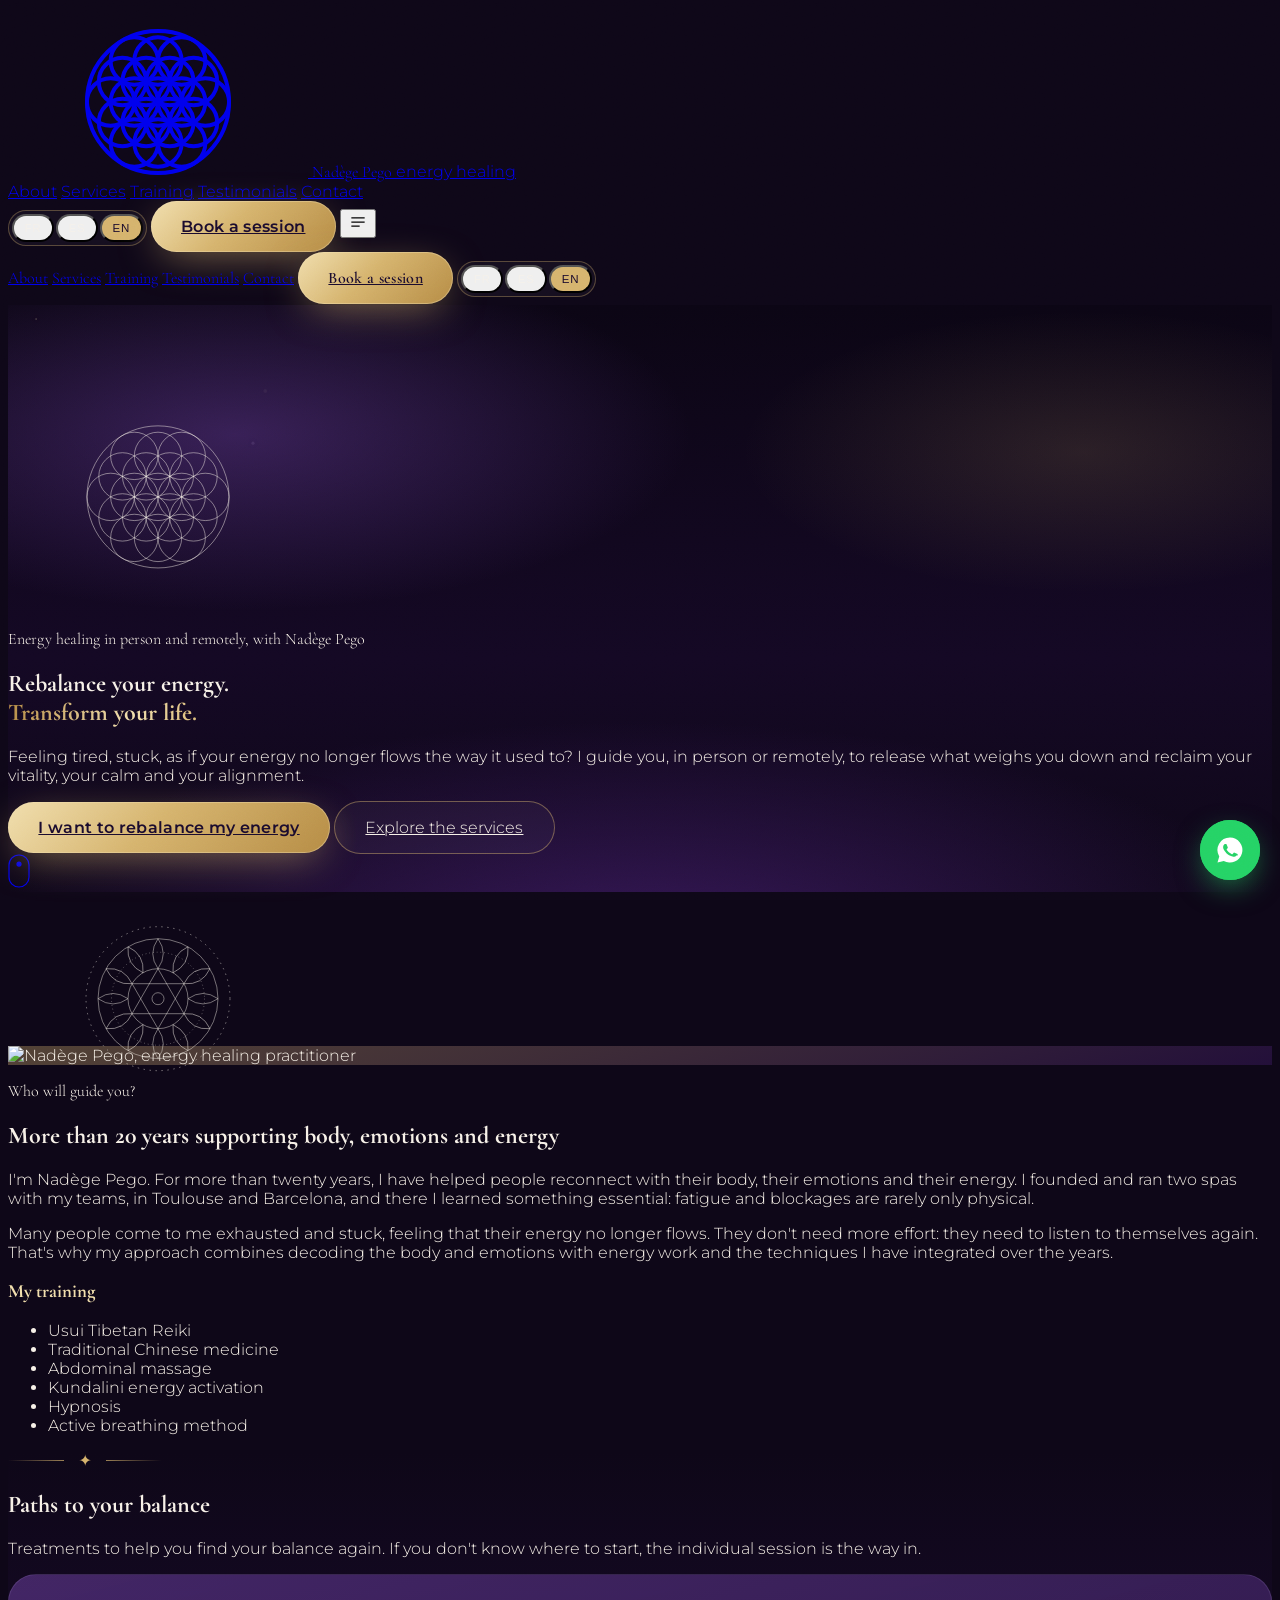
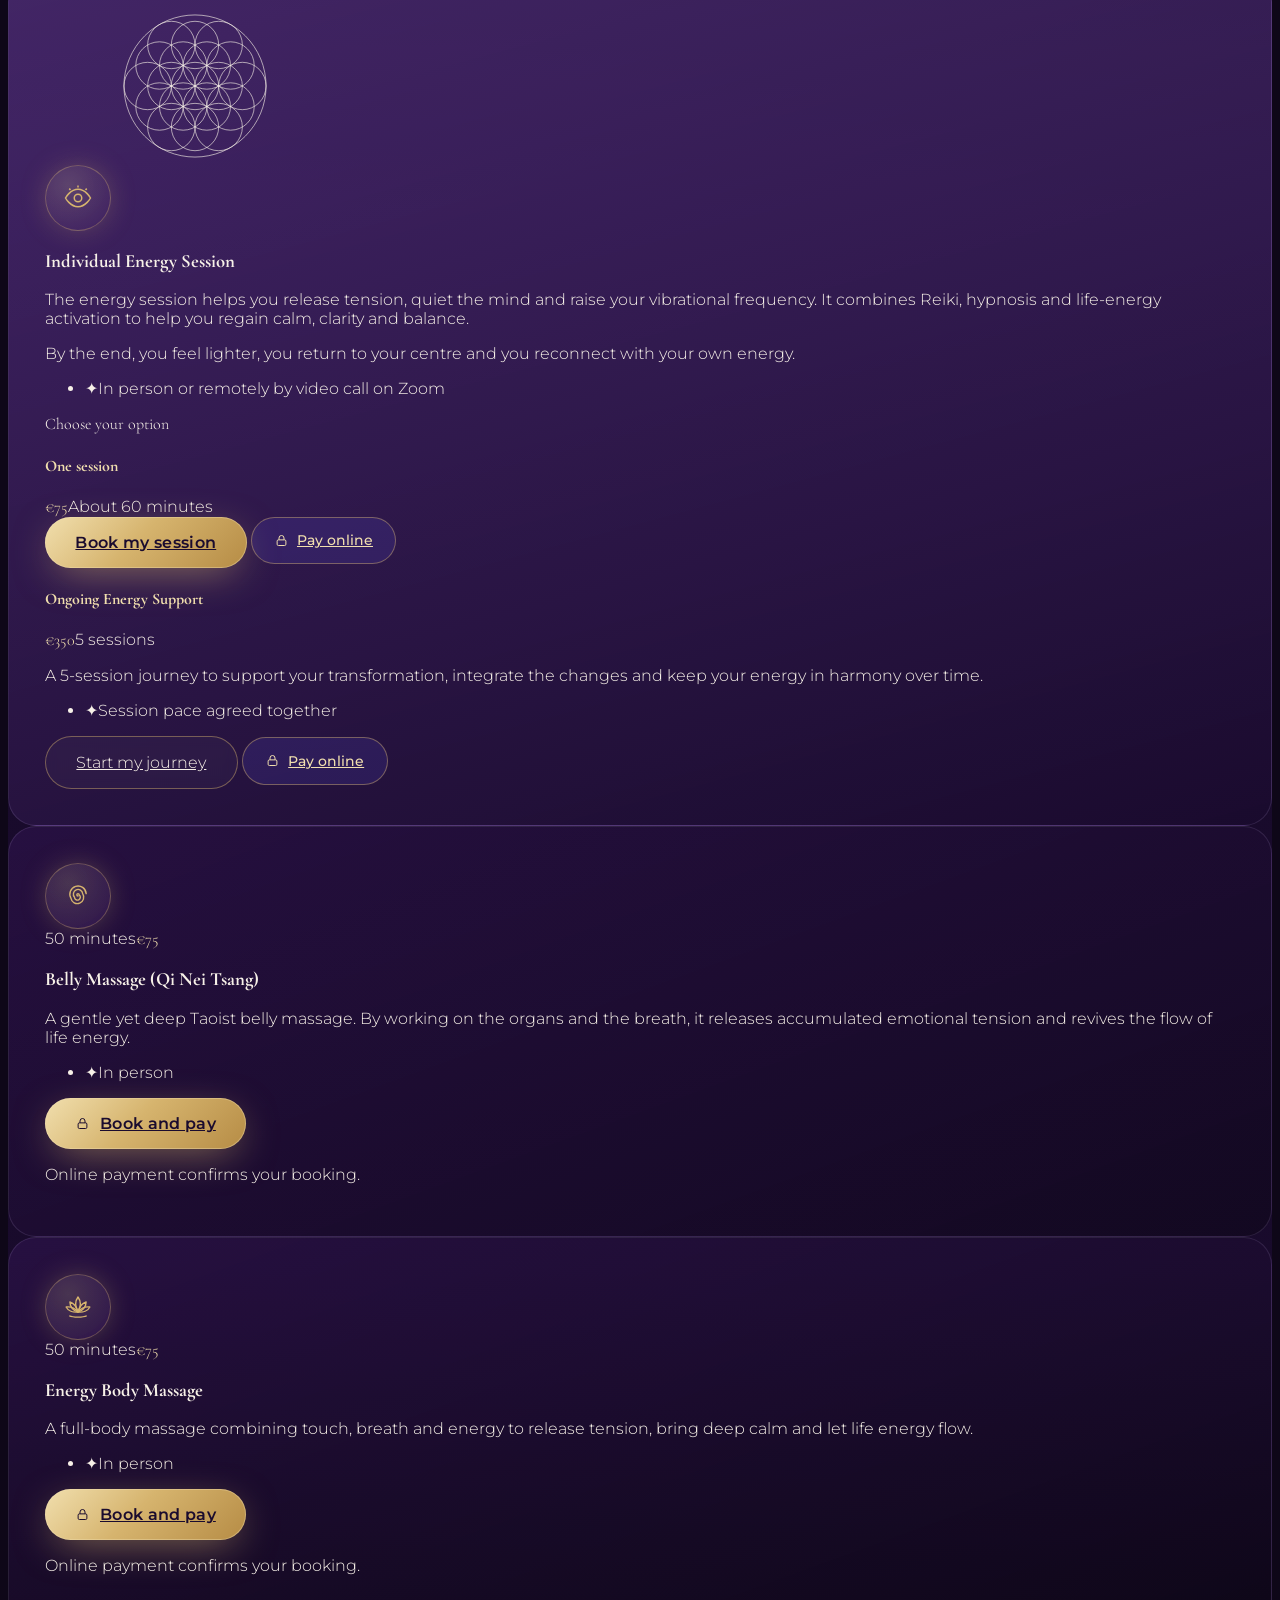
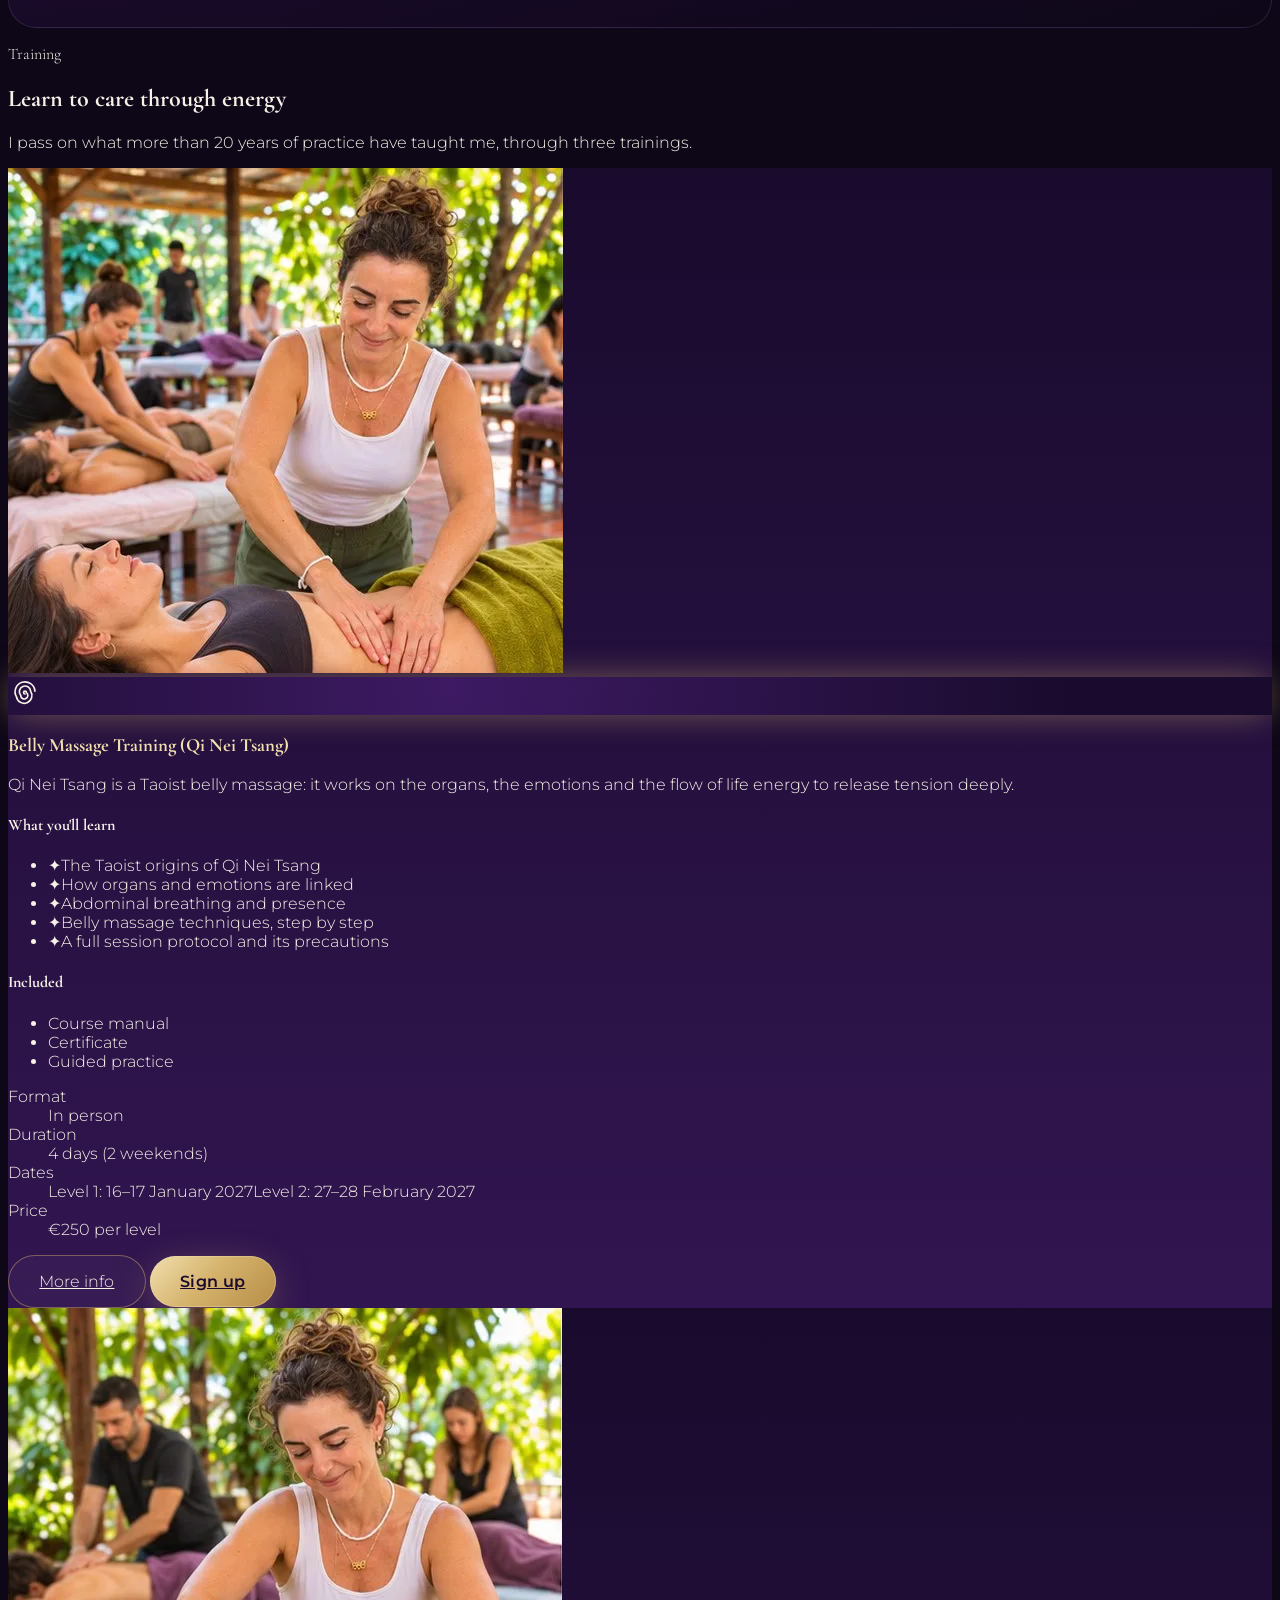
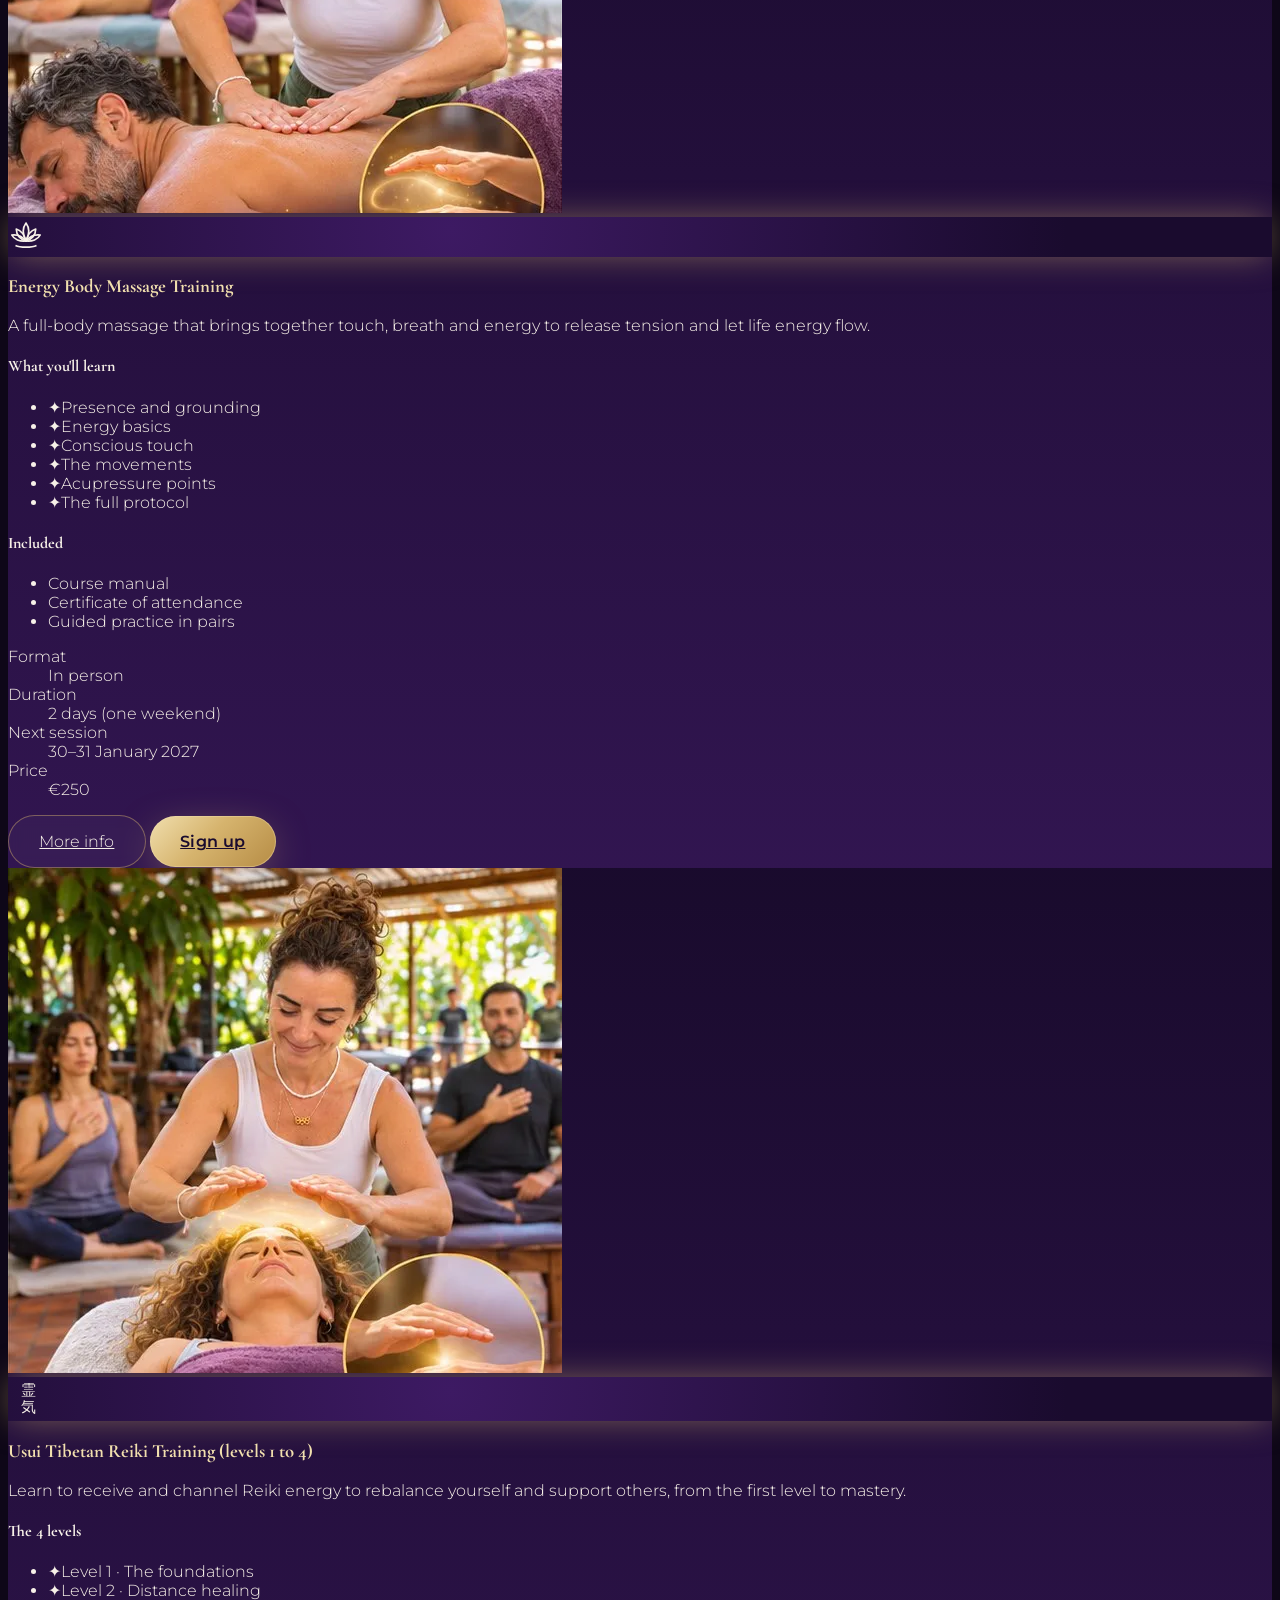
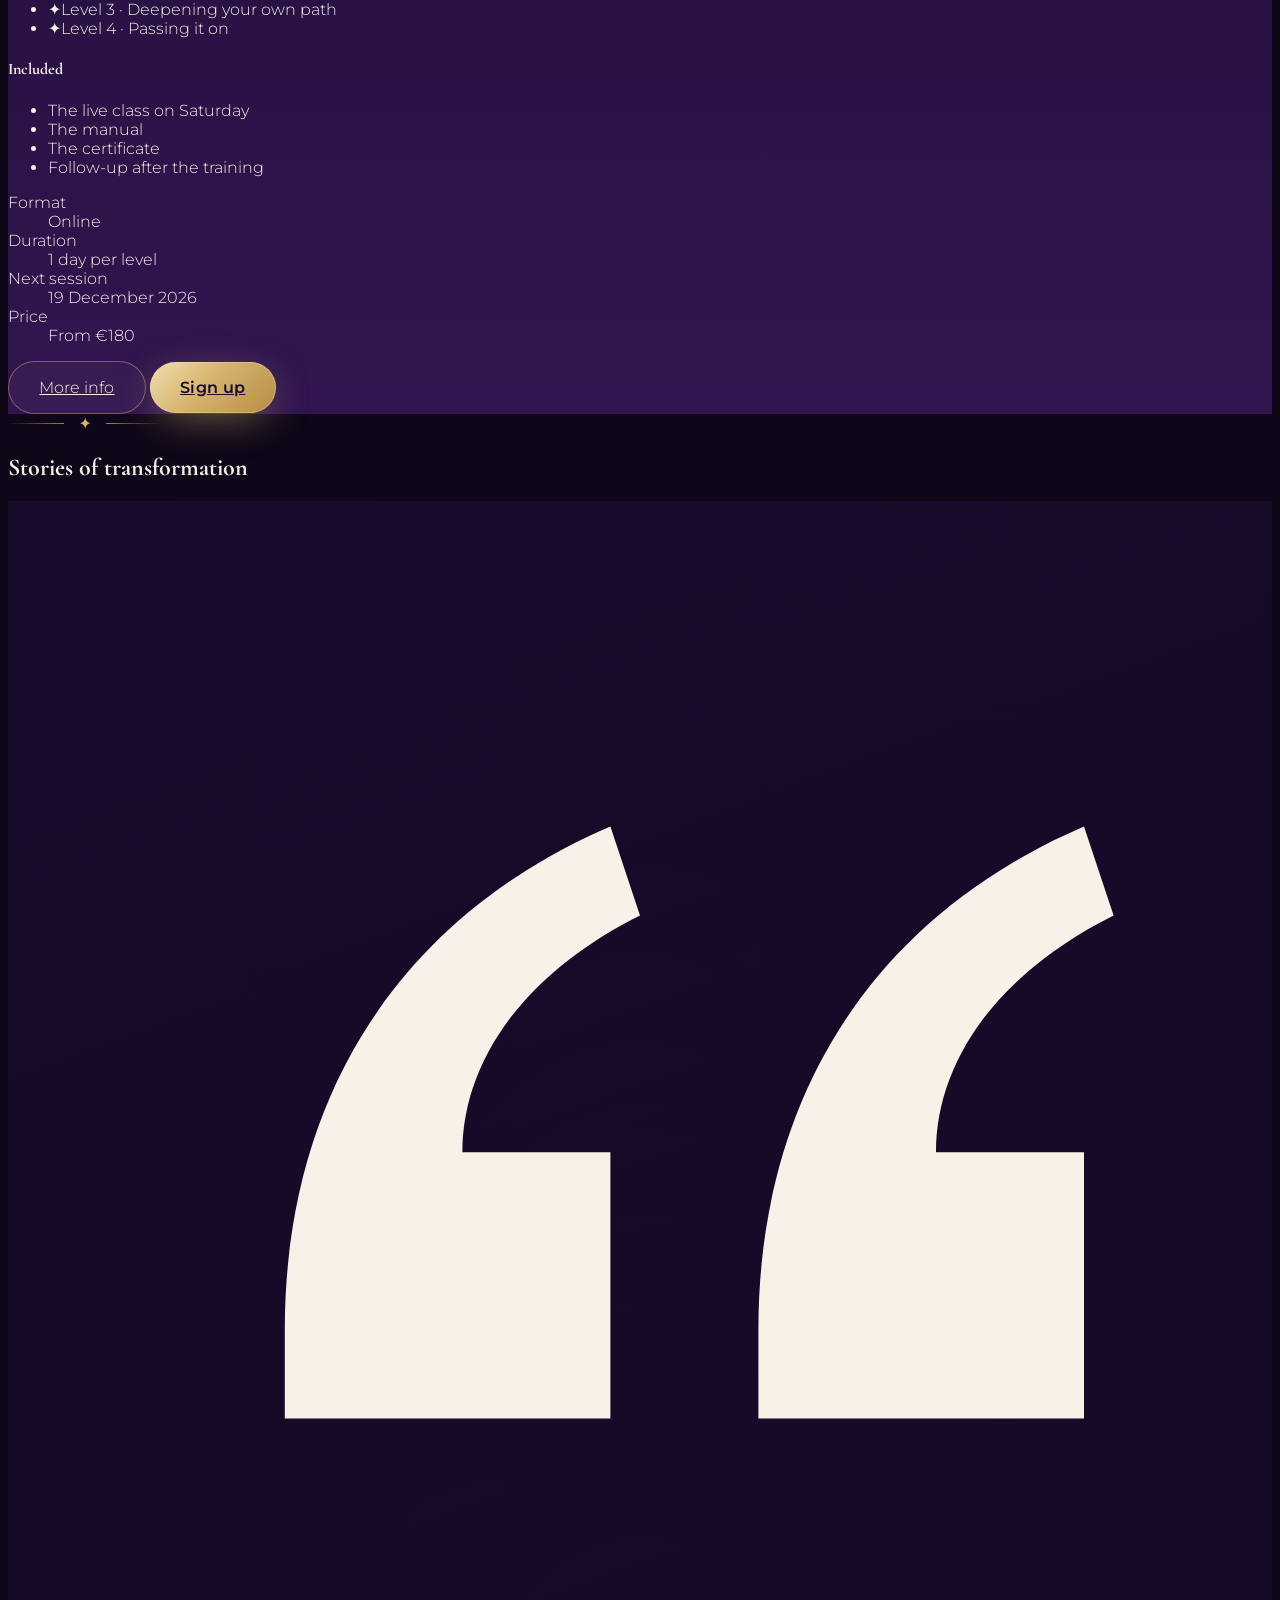
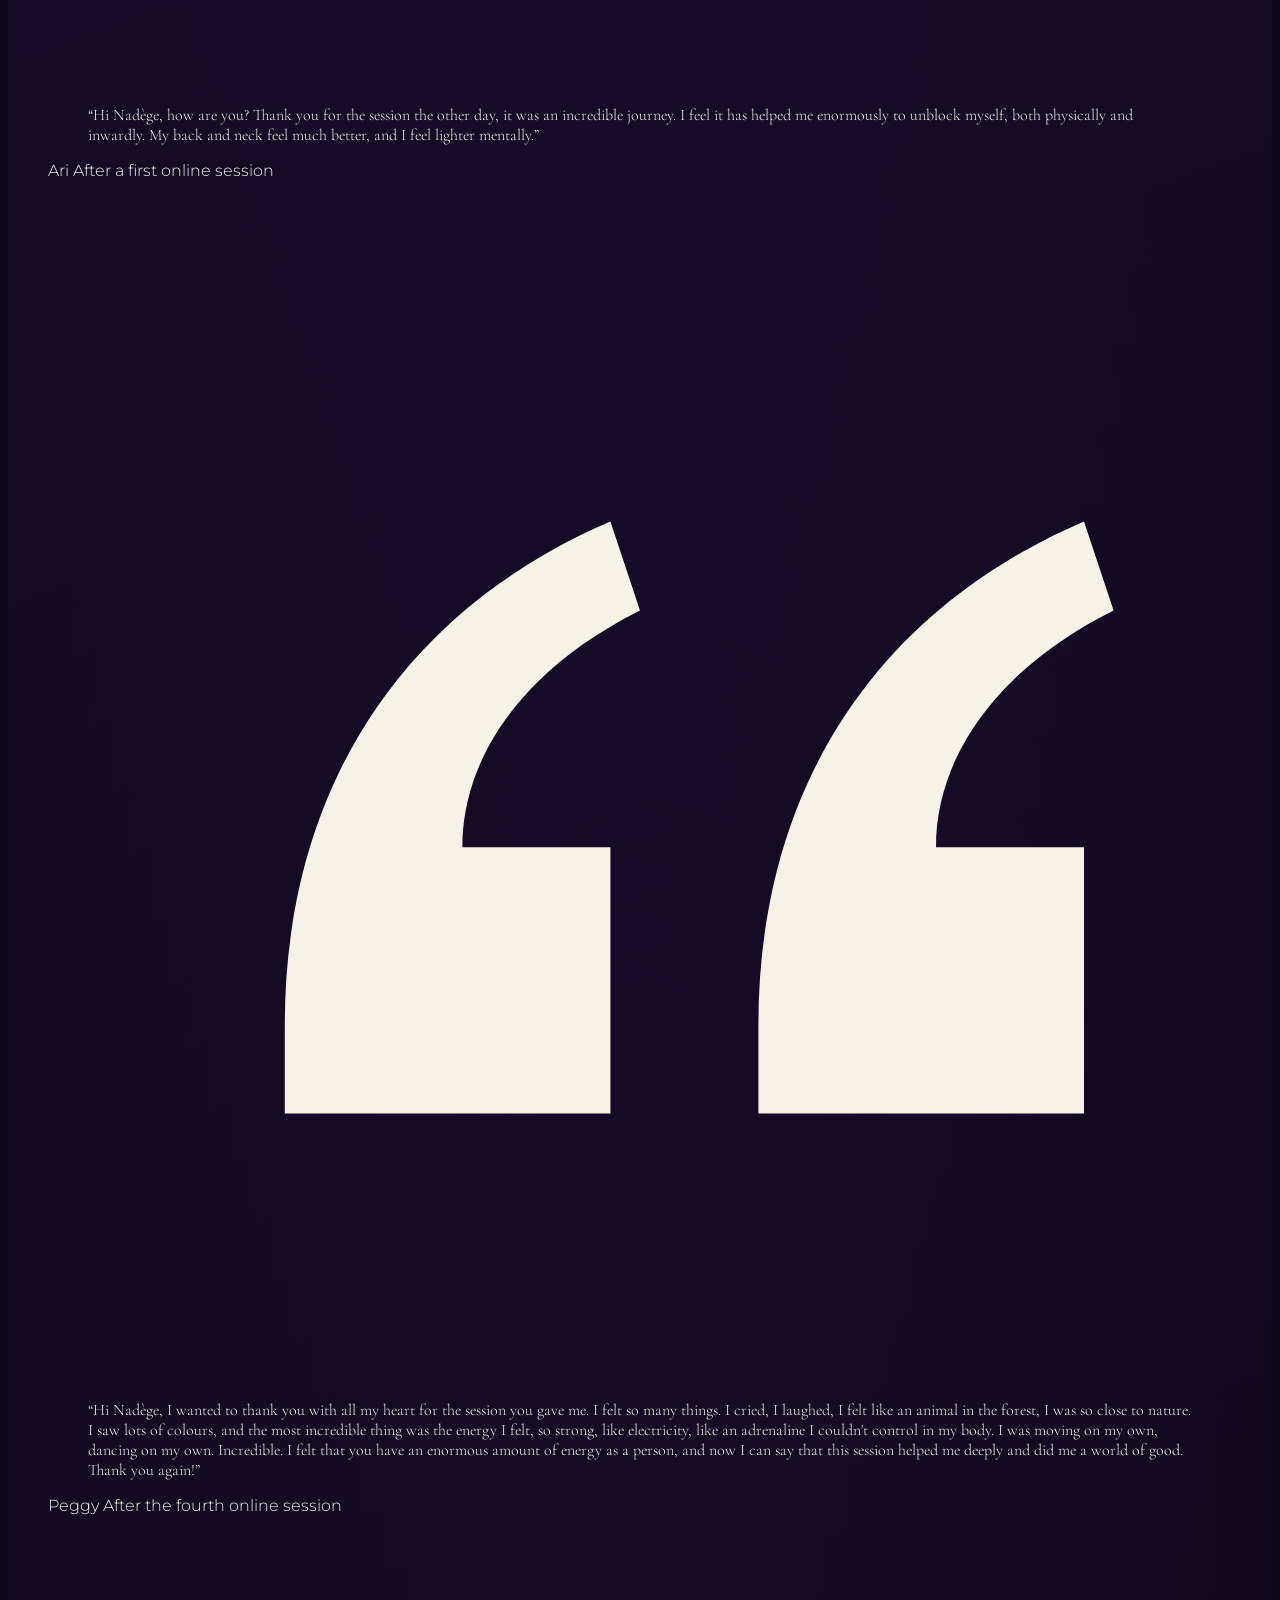
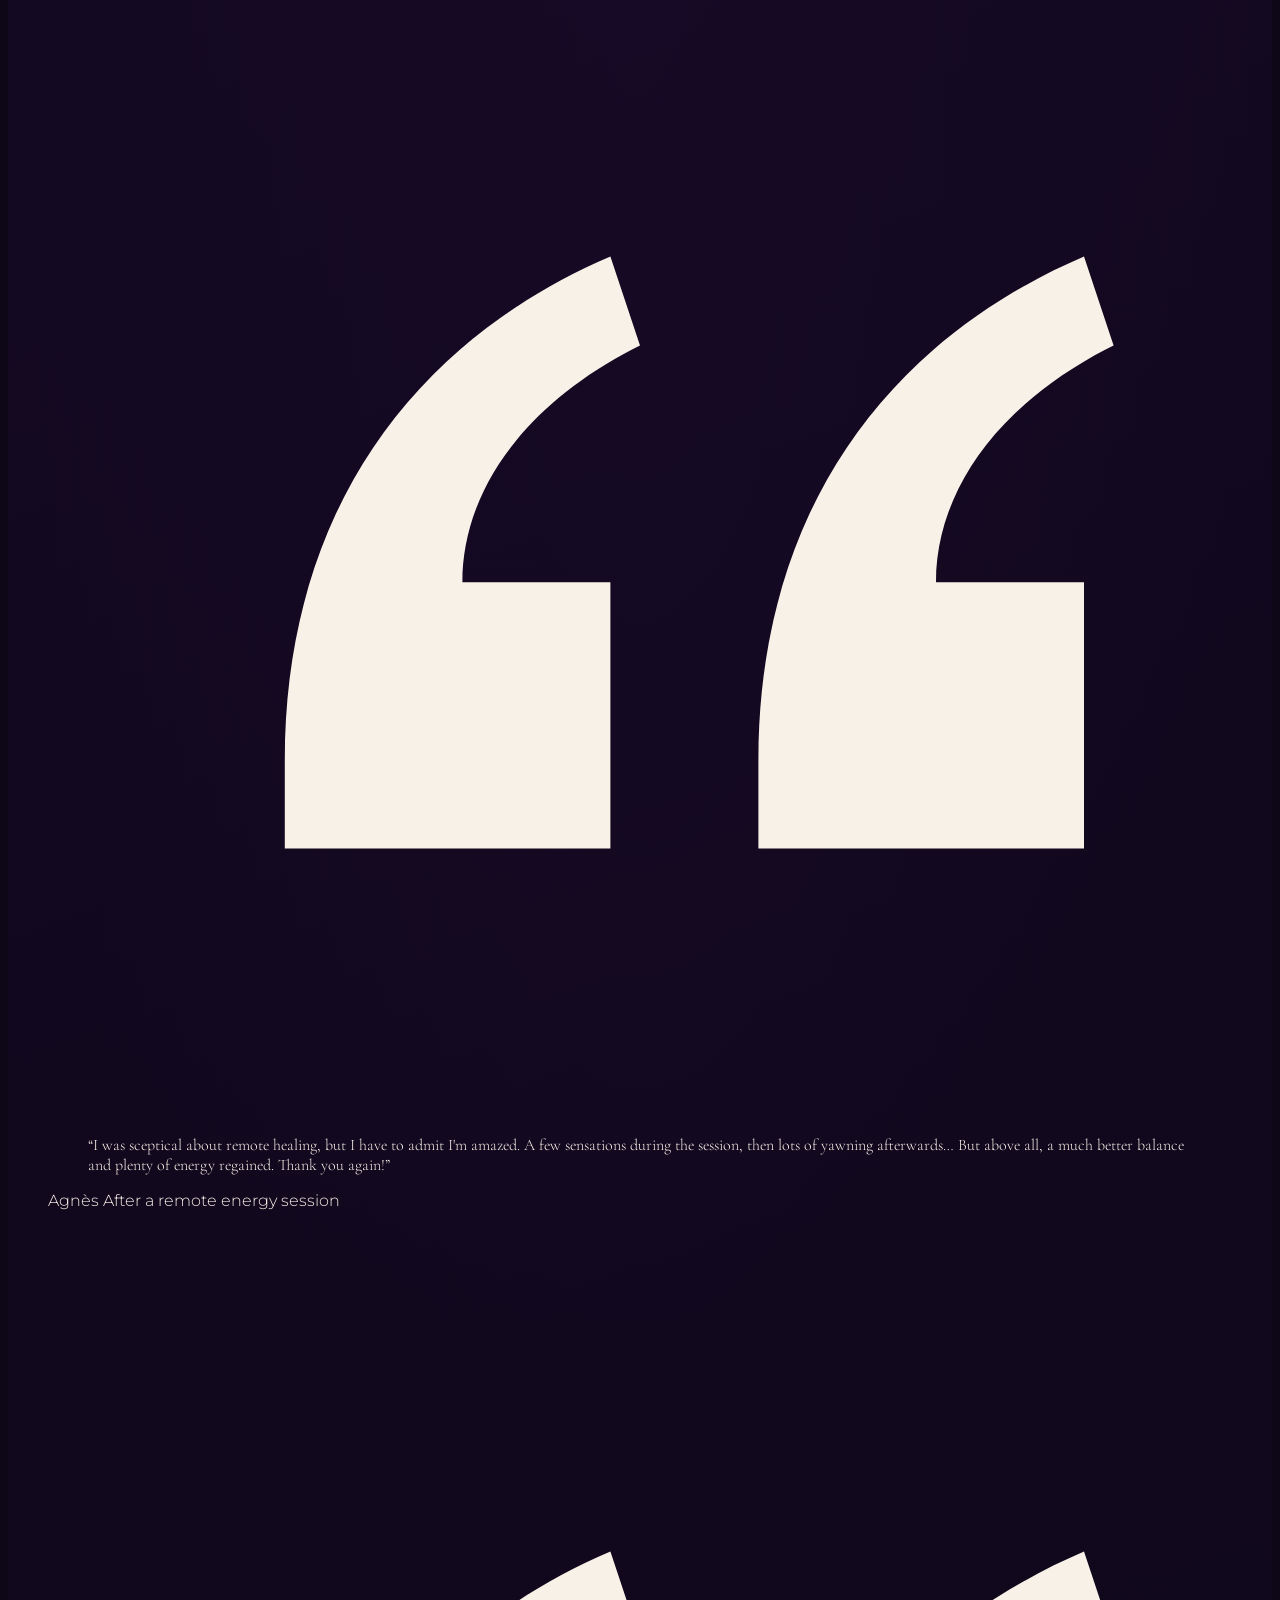
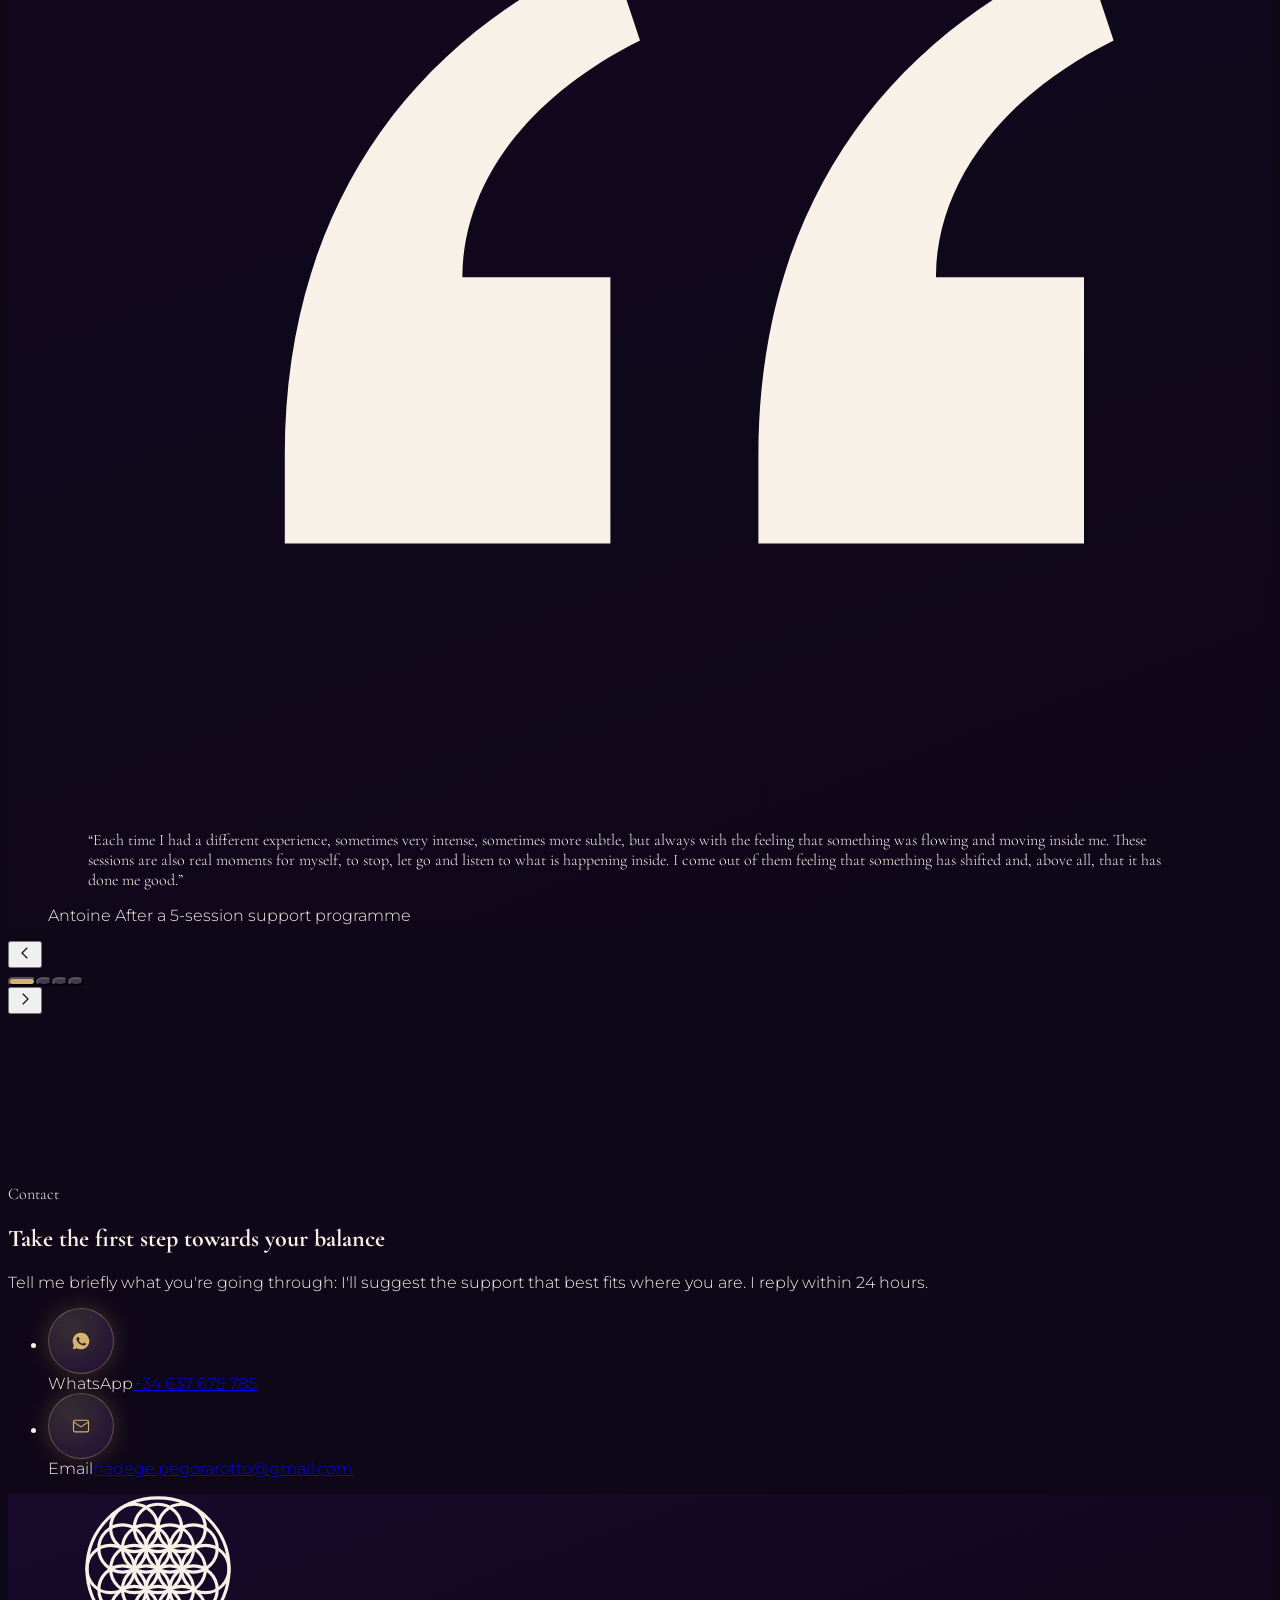
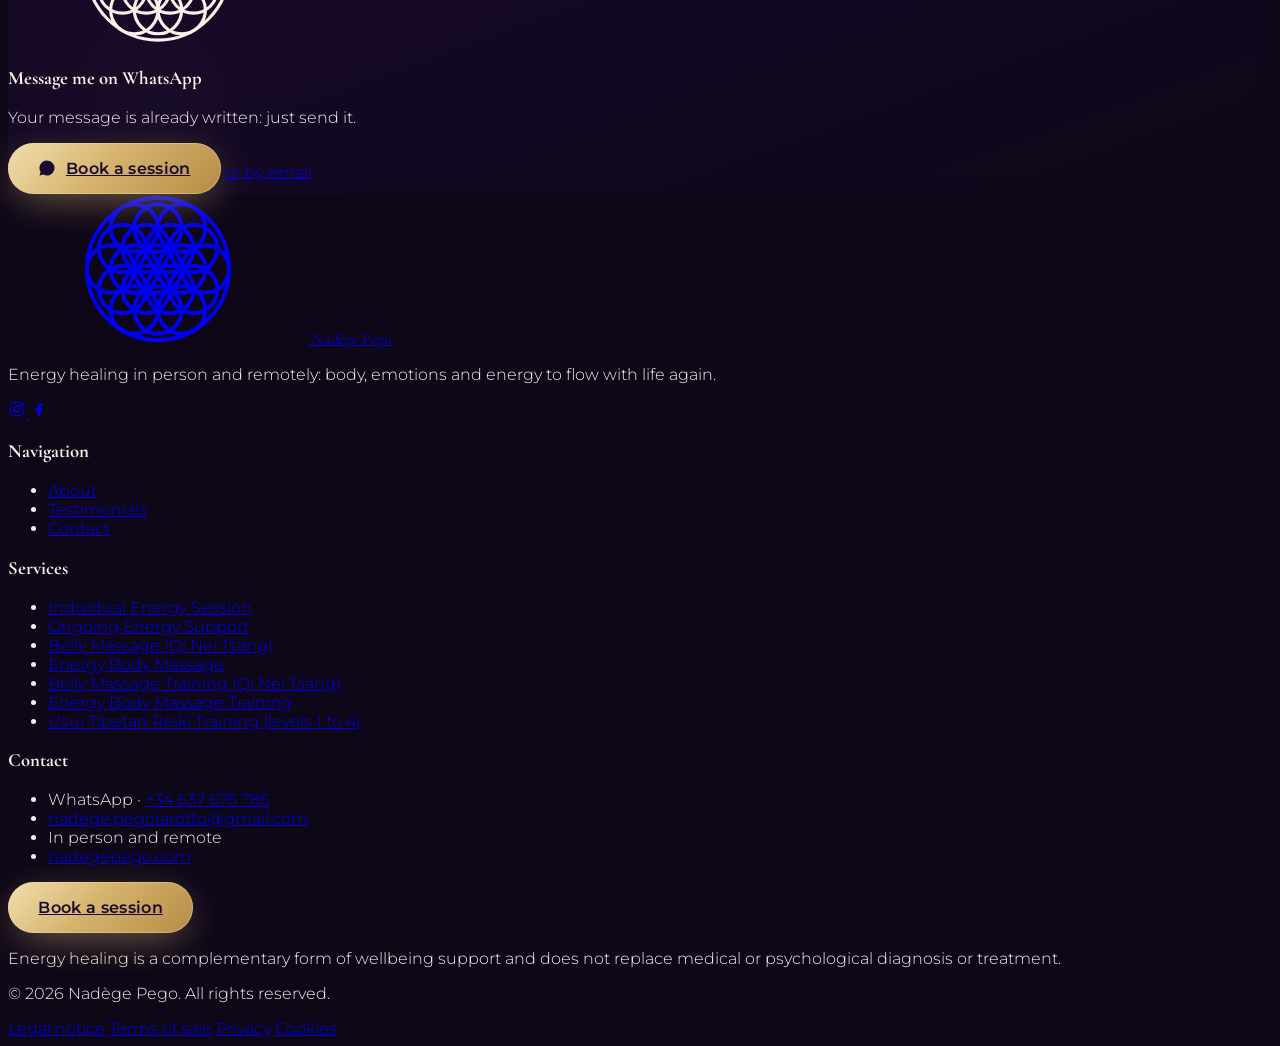
==== commit 575d0b01: "Conditions de vente FR/ES/EN + lien dans le pied de page Co-Authored-By: Claude Opus 5.5 <noreply@an" ====
--- a/index.html
+++ b/index.html
@@ -898,8 +898,9 @@
       <div class="mt-6 flex flex-col gap-4 text-xs text-perla/45 sm:flex-row sm:items-center sm:justify-between">
         <p>© <span id="anio"></span> Nadège Pego. Tous droits réservés.</p>
         <!-- Pages légales (FR/ES/EN) : legal/index.html -->
-        <div class="flex gap-6">
+        <div class="flex flex-wrap gap-x-6 gap-y-2">
           <a href="/legal/#mentions" class="hover:text-oro">Mentions légales</a>
+          <a href="/legal/#conditions" class="hover:text-oro">Conditions de vente</a>
           <a href="/legal/#confidentialite" class="hover:text-oro">Confidentialité</a>
           <a href="/legal/#cookies" class="hover:text-oro">Cookies</a>
         </div>
@@ -2290,6 +2291,10 @@
 "ou par email": [
 "o por email",
 "or by email"
+],
+"Conditions de vente": [
+"Condiciones de venta",
+"Terms of sale"
 ]
 };
     const UI = {
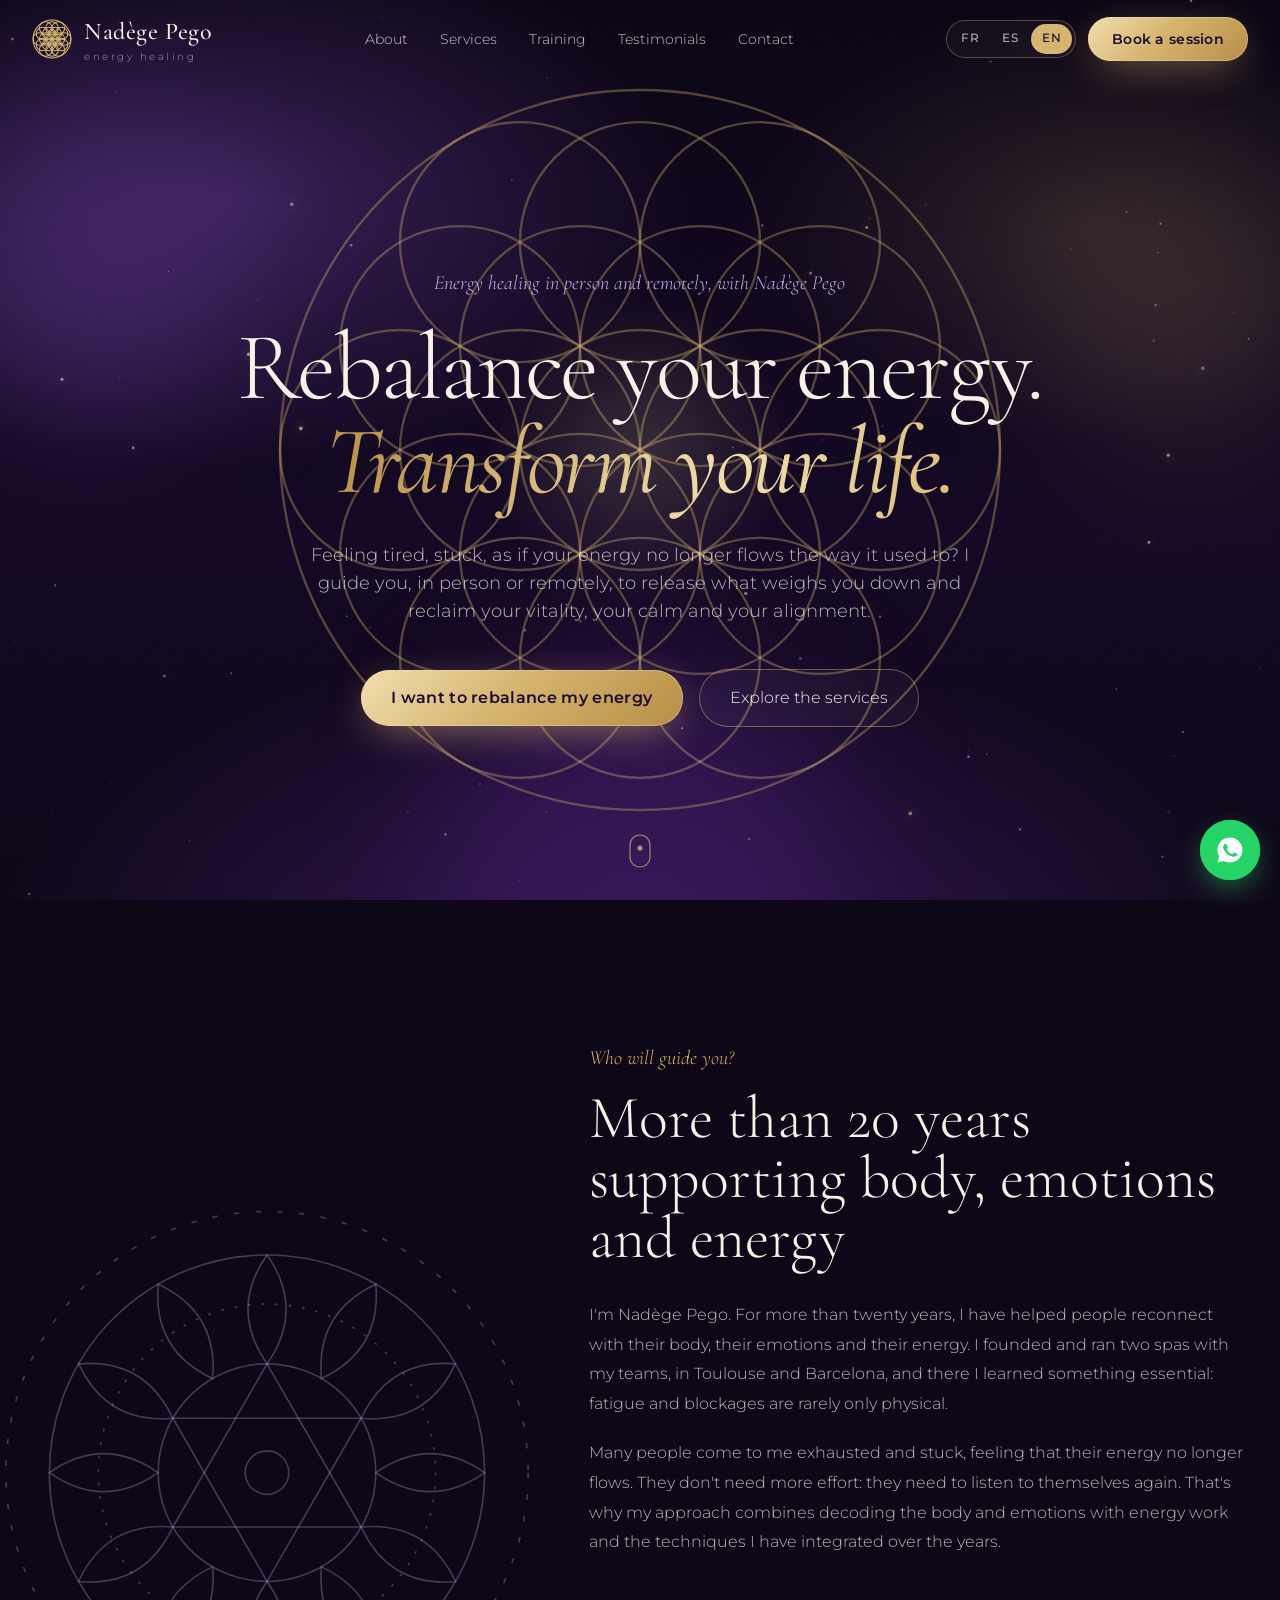
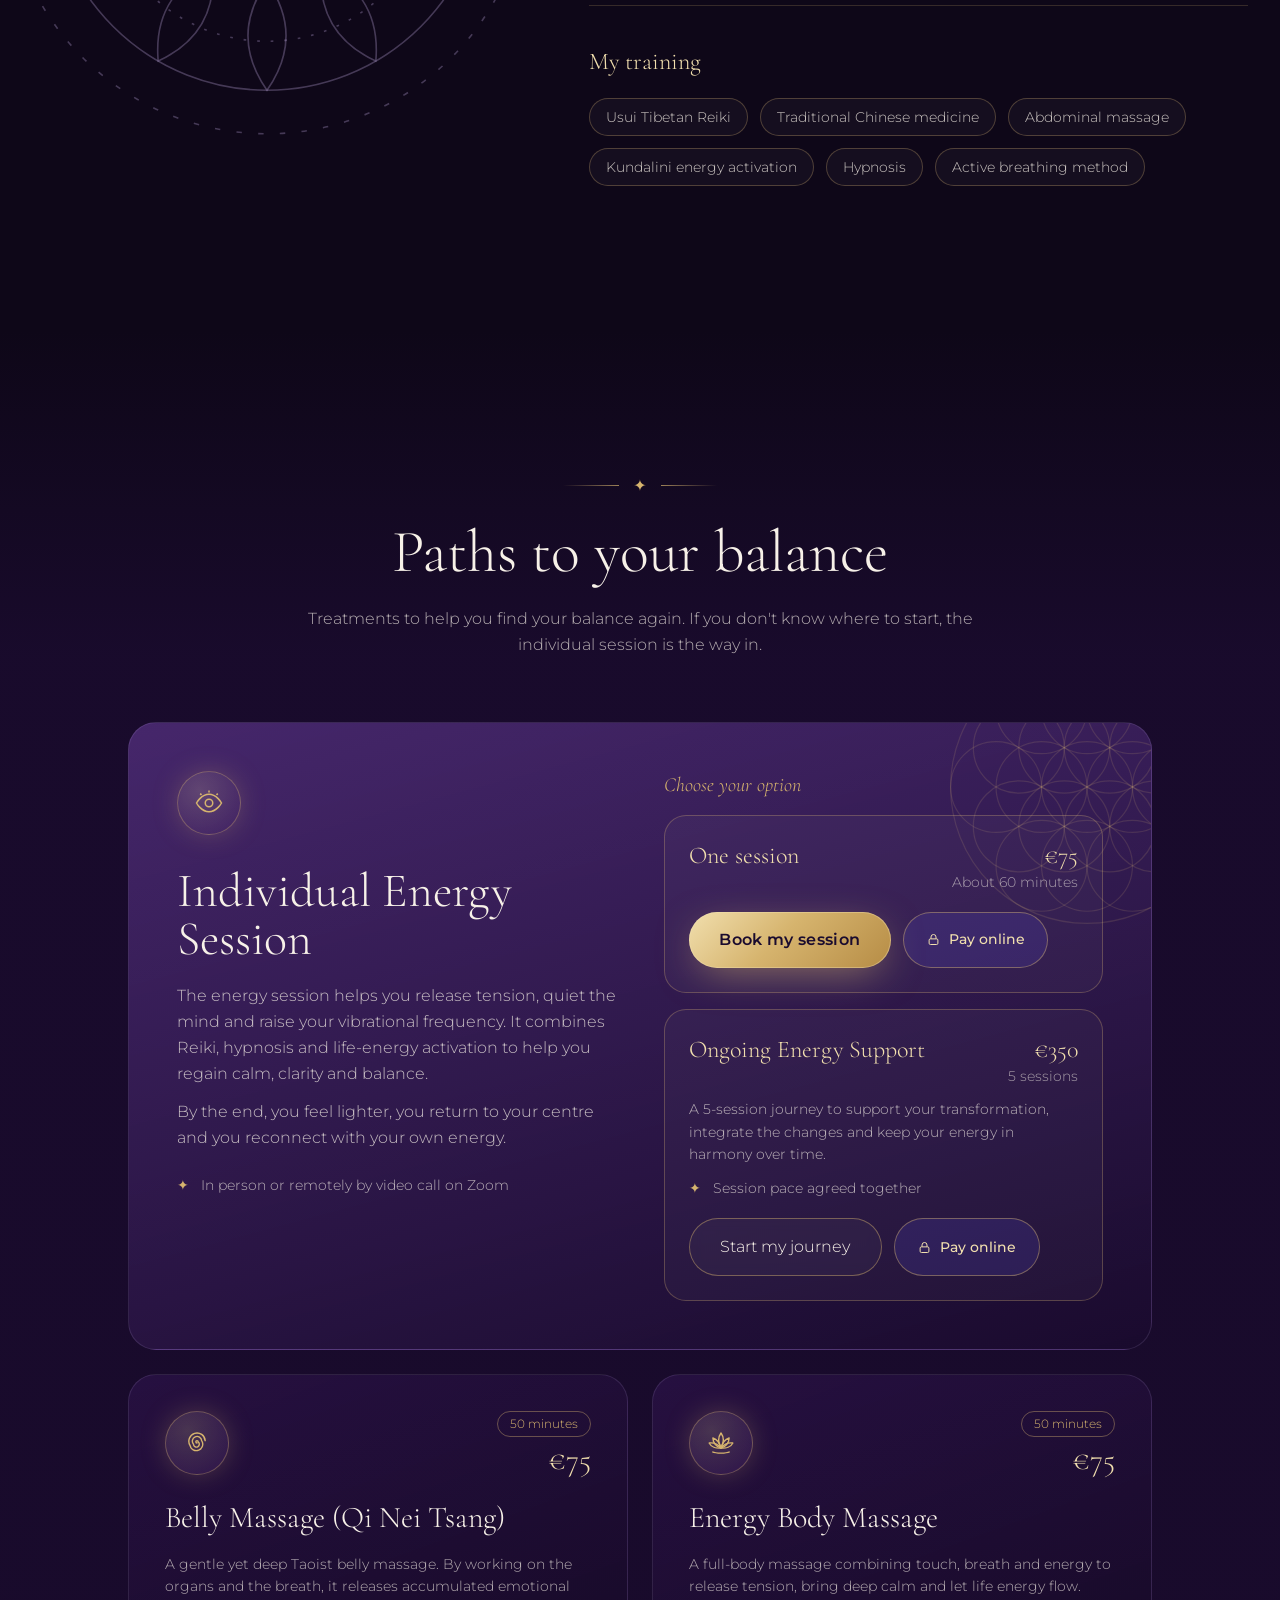
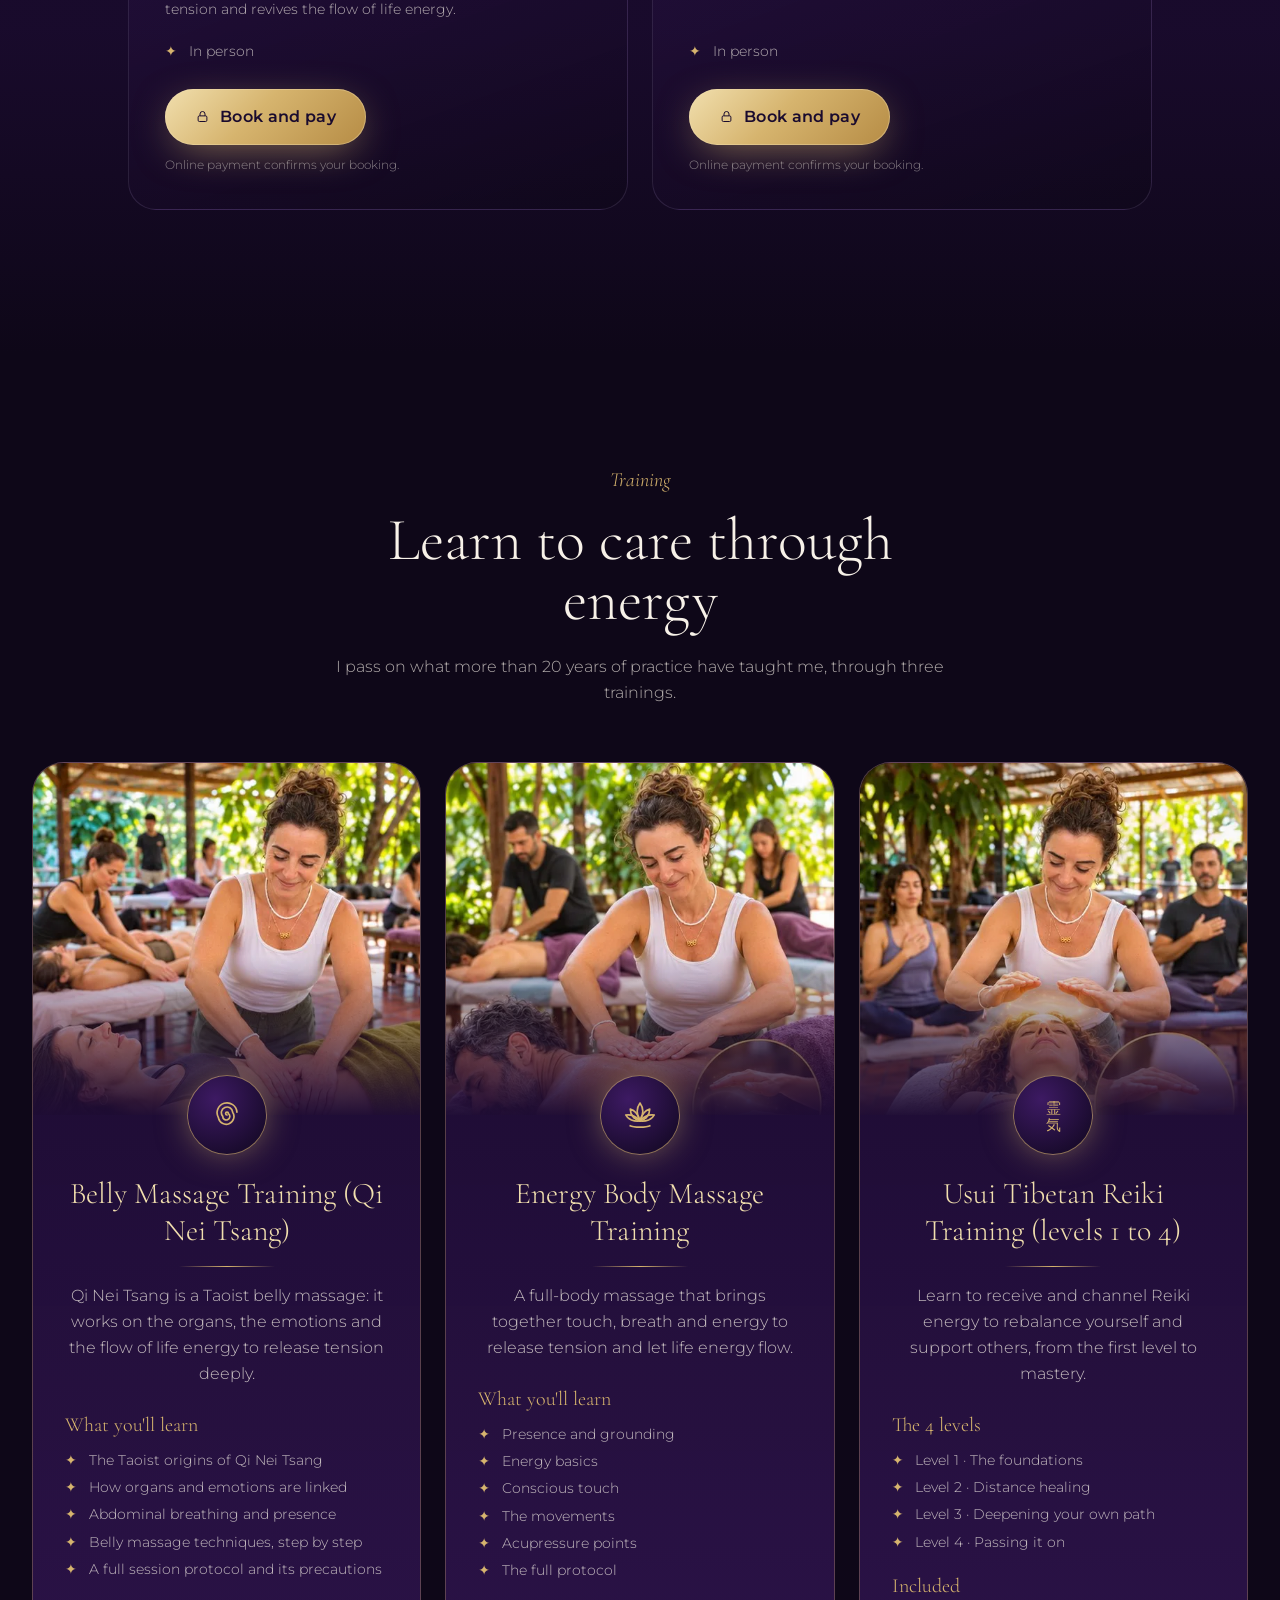
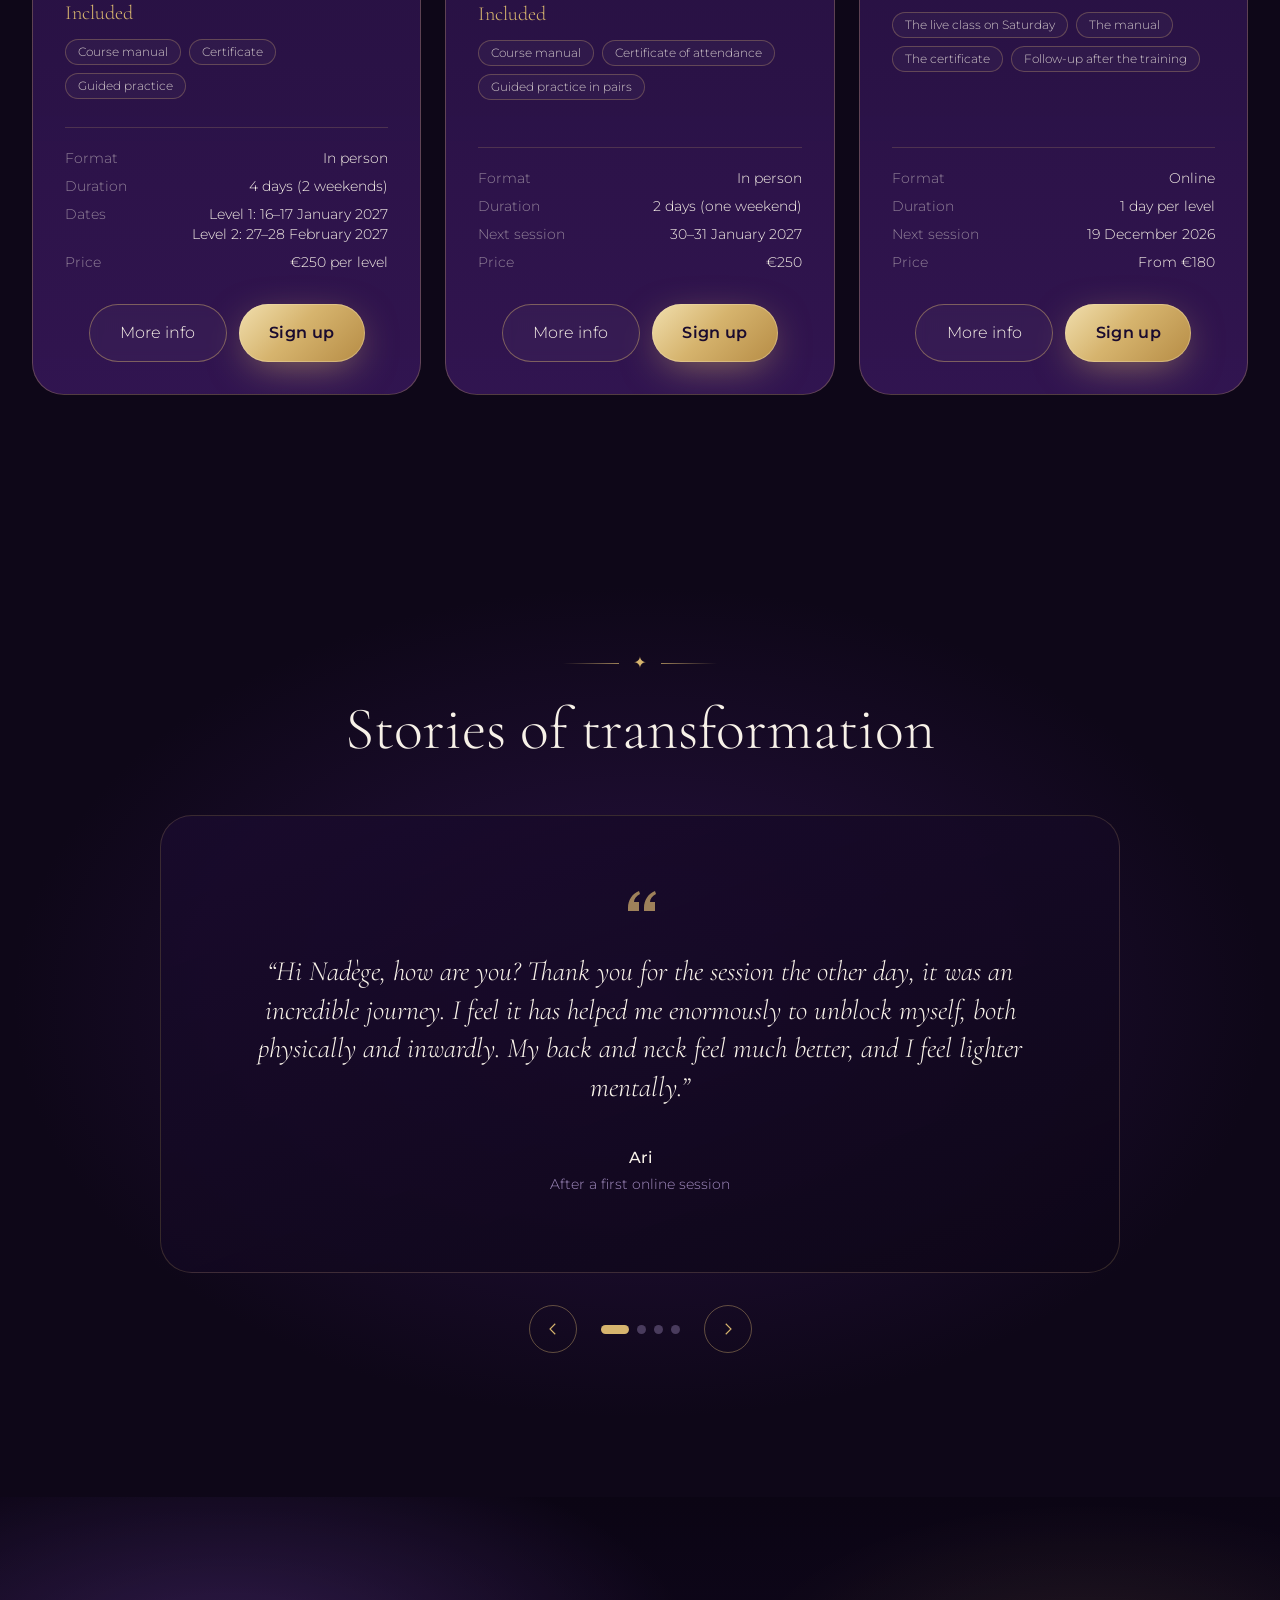
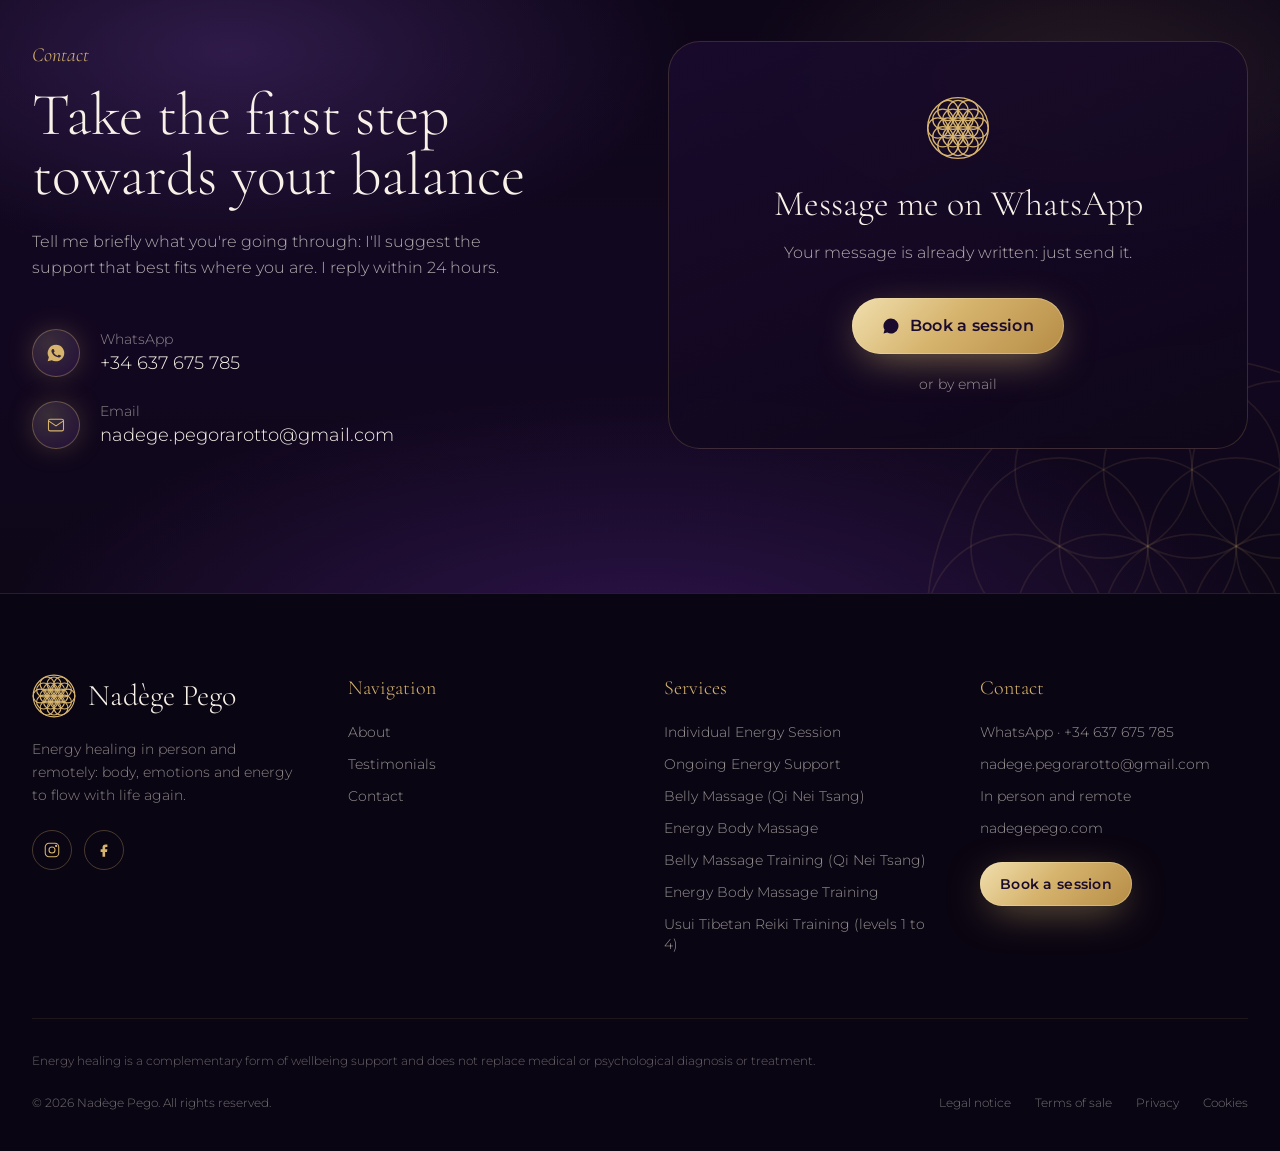
==== commit b9414e13: "Polices et Tailwind hébergés sur le site (plus de Google Fonts ni de CDN) Co-Authored-By: Claude Opu" ====
--- a/index.html
+++ b/index.html
@@ -36,33 +36,14 @@
   <link rel="icon" href="data:image/svg+xml,%3Csvg xmlns='http://www.w3.org/2000/svg' viewBox='-40 -40 80 80'%3E%3Crect x='-40' y='-40' width='80' height='80' rx='18' fill='%231a0b2e'/%3E%3Cg fill='none' stroke='%23d4af6a' stroke-width='2.2'%3E%3Ccircle r='12'/%3E%3Ccircle cx='12' r='12'/%3E%3Ccircle cx='-12' r='12'/%3E%3Ccircle cx='6' cy='10.4' r='12'/%3E%3Ccircle cx='-6' cy='10.4' r='12'/%3E%3Ccircle cx='6' cy='-10.4' r='12'/%3E%3Ccircle cx='-6' cy='-10.4' r='12'/%3E%3C/g%3E%3C/svg%3E" />
 
   <!-- Typographies -->
-  <link rel="preconnect" href="https://fonts.googleapis.com" />
-  <link rel="preconnect" href="https://fonts.gstatic.com" crossorigin />
-  <link href="https://fonts.googleapis.com/css2?family=Cormorant+Garamond:ital,wght@0,300;0,400;0,500;0,600;1,300;1,400;1,500&family=Montserrat:wght@300;400;500;600&display=swap" rel="stylesheet" />
+  <link rel="preload" href="/fonts/montserrat-latin-400-normal.woff2" as="font" type="font/woff2" crossorigin />
+  <link rel="preload" href="/fonts/cormorant-garamond-latin-300-normal.woff2" as="font" type="font/woff2" crossorigin />
+  <link rel="stylesheet" href="/fonts/fonts.css" />
 
   <!-- Tailwind via CDN (pour la mise en production, voir les améliorations futures) -->
-  <script src="https://cdn.tailwindcss.com"></script>
-  <script>
-    tailwind.config = {
-      theme: {
-        extend: {
-          colors: {
-            noche:   '#0e0718',   // noir doux
-            abismo:  '#1a0b2e',   // violet presque noir
-            violeta: '#3d1a63',   // violet profond
-            amatista:'#6b3fa0',
-            lila:    '#c7aee8',
-            oro:     '#d6b46e',
-            perla:   '#f7f1e8'    // blanc nacré
-          },
-          fontFamily: {
-            display: ['"Cormorant Garamond"', 'serif'],
-            sans: ['Montserrat', 'system-ui', 'sans-serif']
-          }
-        }
-      }
-    }
-  </script>
+  <!-- Tailwind CSS compilé (v3) et intégré : aucune requête externe.
+       Après avoir ajouté de nouvelles classes Tailwind, il faut recompiler cette feuille. -->
+  <style id="tailwind">*,:after,:before{--tw-border-spacing-x:0;--tw-border-spacing-y:0;--tw-translate-x:0;--tw-translate-y:0;--tw-rotate:0;--tw-skew-x:0;--tw-skew-y:0;--tw-scale-x:1;--tw-scale-y:1;--tw-pan-x: ;--tw-pan-y: ;--tw-pinch-zoom: ;--tw-scroll-snap-strictness:proximity;--tw-gradient-from-position: ;--tw-gradient-via-position: ;--tw-gradient-to-position: ;--tw-ordinal: ;--tw-slashed-zero: ;--tw-numeric-figure: ;--tw-numeric-spacing: ;--tw-numeric-fraction: ;--tw-ring-inset: ;--tw-ring-offset-width:0px;--tw-ring-offset-color:#fff;--tw-ring-color:rgba(59,130,246,.5);--tw-ring-offset-shadow:0 0 #0000;--tw-ring-shadow:0 0 #0000;--tw-shadow:0 0 #0000;--tw-shadow-colored:0 0 #0000;--tw-blur: ;--tw-brightness: ;--tw-contrast: ;--tw-grayscale: ;--tw-hue-rotate: ;--tw-invert: ;--tw-saturate: ;--tw-sepia: ;--tw-drop-shadow: ;--tw-backdrop-blur: ;--tw-backdrop-brightness: ;--tw-backdrop-contrast: ;--tw-backdrop-grayscale: ;--tw-backdrop-hue-rotate: ;--tw-backdrop-invert: ;--tw-backdrop-opacity: ;--tw-backdrop-saturate: ;--tw-backdrop-sepia: ;--tw-contain-size: ;--tw-contain-layout: ;--tw-contain-paint: ;--tw-contain-style: }::backdrop{--tw-border-spacing-x:0;--tw-border-spacing-y:0;--tw-translate-x:0;--tw-translate-y:0;--tw-rotate:0;--tw-skew-x:0;--tw-skew-y:0;--tw-scale-x:1;--tw-scale-y:1;--tw-pan-x: ;--tw-pan-y: ;--tw-pinch-zoom: ;--tw-scroll-snap-strictness:proximity;--tw-gradient-from-position: ;--tw-gradient-via-position: ;--tw-gradient-to-position: ;--tw-ordinal: ;--tw-slashed-zero: ;--tw-numeric-figure: ;--tw-numeric-spacing: ;--tw-numeric-fraction: ;--tw-ring-inset: ;--tw-ring-offset-width:0px;--tw-ring-offset-color:#fff;--tw-ring-color:rgba(59,130,246,.5);--tw-ring-offset-shadow:0 0 #0000;--tw-ring-shadow:0 0 #0000;--tw-shadow:0 0 #0000;--tw-shadow-colored:0 0 #0000;--tw-blur: ;--tw-brightness: ;--tw-contrast: ;--tw-grayscale: ;--tw-hue-rotate: ;--tw-invert: ;--tw-saturate: ;--tw-sepia: ;--tw-drop-shadow: ;--tw-backdrop-blur: ;--tw-backdrop-brightness: ;--tw-backdrop-contrast: ;--tw-backdrop-grayscale: ;--tw-backdrop-hue-rotate: ;--tw-backdrop-invert: ;--tw-backdrop-opacity: ;--tw-backdrop-saturate: ;--tw-backdrop-sepia: ;--tw-contain-size: ;--tw-contain-layout: ;--tw-contain-paint: ;--tw-contain-style: }/*! tailwindcss v3.4.19 | MIT License | https://tailwindcss.com*/*,:after,:before{box-sizing:border-box;border:0 solid #e5e7eb}:after,:before{--tw-content:""}:host,html{line-height:1.5;-webkit-text-size-adjust:100%;-moz-tab-size:4;-o-tab-size:4;tab-size:4;font-family:Montserrat,system-ui,sans-serif;font-feature-settings:normal;font-variation-settings:normal;-webkit-tap-highlight-color:transparent}body{margin:0;line-height:inherit}hr{height:0;color:inherit;border-top-width:1px}abbr:where([title]){-webkit-text-decoration:underline dotted;text-decoration:underline dotted}h1,h2,h3,h4,h5,h6{font-size:inherit;font-weight:inherit}a{color:inherit;text-decoration:inherit}b,strong{font-weight:bolder}code,kbd,pre,samp{font-family:ui-monospace,SFMono-Regular,Menlo,Monaco,Consolas,Liberation Mono,Courier New,monospace;font-feature-settings:normal;font-variation-settings:normal;font-size:1em}small{font-size:80%}sub,sup{font-size:75%;line-height:0;position:relative;vertical-align:baseline}sub{bottom:-.25em}sup{top:-.5em}table{text-indent:0;border-color:inherit;border-collapse:collapse}button,input,optgroup,select,textarea{font-family:inherit;font-feature-settings:inherit;font-variation-settings:inherit;font-size:100%;font-weight:inherit;line-height:inherit;letter-spacing:inherit;color:inherit;margin:0;padding:0}button,select{text-transform:none}button,input:where([type=button]),input:where([type=reset]),input:where([type=submit]){-webkit-appearance:button;background-color:transparent;background-image:none}:-moz-focusring{outline:auto}:-moz-ui-invalid{box-shadow:none}progress{vertical-align:baseline}::-webkit-inner-spin-button,::-webkit-outer-spin-button{height:auto}[type=search]{-webkit-appearance:textfield;outline-offset:-2px}::-webkit-search-decoration{-webkit-appearance:none}::-webkit-file-upload-button{-webkit-appearance:button;font:inherit}summary{display:list-item}blockquote,dd,dl,figure,h1,h2,h3,h4,h5,h6,hr,p,pre{margin:0}fieldset{margin:0}fieldset,legend{padding:0}menu,ol,ul{list-style:none;margin:0;padding:0}dialog{padding:0}textarea{resize:vertical}input::-moz-placeholder,textarea::-moz-placeholder{opacity:1;color:#9ca3af}input::placeholder,textarea::placeholder{opacity:1;color:#9ca3af}[role=button],button{cursor:pointer}:disabled{cursor:default}audio,canvas,embed,iframe,img,object,svg,video{display:block;vertical-align:middle}img,video{max-width:100%;height:auto}[hidden]:where(:not([hidden=until-found])){display:none}.pointer-events-none{pointer-events:none}.visible{visibility:visible}.fixed{position:fixed}.absolute{position:absolute}.relative{position:relative}.-inset-12{inset:-3rem}.inset-0{inset:0}.inset-x-0{left:0;right:0}.-right-20{right:-5rem}.-right-48{right:-12rem}.-top-20{top:-5rem}.bottom-0{bottom:0}.bottom-8{bottom:2rem}.left-1\/2{left:50%}.top-0{top:0}.z-10{z-index:10}.z-40{z-index:40}.mx-auto{margin-left:auto;margin-right:auto}.\!mt-8{margin-top:2rem!important}.-mt-10{margin-top:-2.5rem}.mt-1{margin-top:.25rem}.mt-10{margin-top:2.5rem}.mt-11{margin-top:2.75rem}.mt-12{margin-top:3rem}.mt-14{margin-top:3.5rem}.mt-16{margin-top:4rem}.mt-3{margin-top:.75rem}.mt-4{margin-top:1rem}.mt-5{margin-top:1.25rem}.mt-6{margin-top:1.5rem}.mt-7{margin-top:1.75rem}.mt-8{margin-top:2rem}.mt-auto{margin-top:auto}.block{display:block}.flex{display:flex}.grid{display:grid}.hidden{display:none}.aspect-\[11\/10\]{aspect-ratio:11/10}.aspect-\[4\/5\]{aspect-ratio:4/5}.\!h-12{height:3rem!important}.h-10{height:2.5rem}.h-11{height:2.75rem}.h-12{height:3rem}.h-16{height:4rem}.h-20{height:5rem}.h-72{height:18rem}.h-80{height:20rem}.h-96{height:24rem}.h-\[340px\]{height:340px}.h-\[560px\]{height:560px}.h-\[620px\]{height:620px}.h-full{height:100%}.h-px{height:1px}.min-h-\[100svh\]{min-height:100svh}.\!w-12{width:3rem!important}.w-10{width:2.5rem}.w-11{width:2.75rem}.w-12{width:3rem}.w-16{width:4rem}.w-20{width:5rem}.w-24{width:6rem}.w-72{width:18rem}.w-80{width:20rem}.w-96{width:24rem}.w-\[340px\]{width:340px}.w-\[560px\]{width:560px}.w-\[620px\]{width:620px}.w-full{width:100%}.max-w-2xl{max-width:42rem}.max-w-3xl{max-width:48rem}.max-w-4xl{max-width:56rem}.max-w-5xl{max-width:64rem}.max-w-7xl{max-width:80rem}.max-w-\[130vw\]{max-width:130vw}.max-w-lg{max-width:32rem}.max-w-sm{max-width:24rem}.max-w-xs{max-width:20rem}.flex-1{flex:1 1 0%}.shrink-0{flex-shrink:0}.-translate-x-1\/2{--tw-translate-x:-50%}.-translate-x-1\/2,.transform{transform:translate(var(--tw-translate-x),var(--tw-translate-y)) rotate(var(--tw-rotate)) skewX(var(--tw-skew-x)) skewY(var(--tw-skew-y)) scaleX(var(--tw-scale-x)) scaleY(var(--tw-scale-y))}.resize{resize:both}.flex-col{flex-direction:column}.flex-wrap{flex-wrap:wrap}.place-items-center{place-items:center}.items-start{align-items:flex-start}.items-end{align-items:flex-end}.items-center{align-items:center}.items-baseline{align-items:baseline}.justify-center{justify-content:center}.justify-between{justify-content:space-between}.gap-1{gap:.25rem}.gap-10{gap:2.5rem}.gap-12{gap:3rem}.gap-14{gap:3.5rem}.gap-16{gap:4rem}.gap-2{gap:.5rem}.gap-3{gap:.75rem}.gap-4{gap:1rem}.gap-5{gap:1.25rem}.gap-6{gap:1.5rem}.gap-8{gap:2rem}.gap-x-6{-moz-column-gap:1.5rem;column-gap:1.5rem}.gap-y-2{row-gap:.5rem}.space-y-2>:not([hidden])~:not([hidden]){--tw-space-y-reverse:0;margin-top:calc(.5rem*(1 - var(--tw-space-y-reverse)));margin-bottom:calc(.5rem*var(--tw-space-y-reverse))}.space-y-3>:not([hidden])~:not([hidden]){--tw-space-y-reverse:0;margin-top:calc(.75rem*(1 - var(--tw-space-y-reverse)));margin-bottom:calc(.75rem*var(--tw-space-y-reverse))}.space-y-5>:not([hidden])~:not([hidden]){--tw-space-y-reverse:0;margin-top:calc(1.25rem*(1 - var(--tw-space-y-reverse)));margin-bottom:calc(1.25rem*var(--tw-space-y-reverse))}.space-y-6>:not([hidden])~:not([hidden]){--tw-space-y-reverse:0;margin-top:calc(1.5rem*(1 - var(--tw-space-y-reverse)));margin-bottom:calc(1.5rem*var(--tw-space-y-reverse))}.self-start{align-self:flex-start}.overflow-hidden{overflow:hidden}.rounded-\[22px\]{border-radius:22px}.rounded-\[32px\]{border-radius:32px}.rounded-full{border-radius:9999px}.rounded-b-\[34px\]{border-bottom-right-radius:34px;border-bottom-left-radius:34px}.rounded-b-\[40px\]{border-bottom-right-radius:40px;border-bottom-left-radius:40px}.rounded-t-\[999px\]{border-top-left-radius:999px;border-top-right-radius:999px}.border{border-width:1px}.border-t{border-top-width:1px}.border-oro\/10{border-color:hsla(40,56%,64%,.1)}.border-oro\/15{border-color:hsla(40,56%,64%,.15)}.border-oro\/20{border-color:hsla(40,56%,64%,.2)}.border-oro\/30{border-color:hsla(40,56%,64%,.3)}.border-oro\/40{border-color:hsla(40,56%,64%,.4)}.border-oro\/60{border-color:hsla(40,56%,64%,.6)}.bg-\[\#0a0512\]{--tw-bg-opacity:1;background-color:rgb(10 5 18/var(--tw-bg-opacity,1))}.bg-amatista\/60{background-color:rgba(107,63,160,.6)}.bg-noche\/95{background-color:rgba(14,7,24,.95)}.bg-oro\/20{background-color:hsla(40,56%,64%,.2)}.bg-violeta{--tw-bg-opacity:1;background-color:rgb(61 26 99/var(--tw-bg-opacity,1))}.bg-white\/\[0\.03\]{background-color:hsla(0,0%,100%,.03)}.object-cover{-o-object-fit:cover;object-fit:cover}.object-top{-o-object-position:top;object-position:top}.p-2{padding:.5rem}.p-6{padding:1.5rem}.p-8{padding:2rem}.\!px-5{padding-left:1.25rem!important;padding-right:1.25rem!important}.\!px-6{padding-left:1.5rem!important;padding-right:1.5rem!important}.\!py-3{padding-top:.75rem!important;padding-bottom:.75rem!important}.px-3{padding-left:.75rem;padding-right:.75rem}.px-4{padding-left:1rem;padding-right:1rem}.px-5{padding-left:1.25rem;padding-right:1.25rem}.px-7{padding-left:1.75rem;padding-right:1.75rem}.py-1{padding-top:.25rem;padding-bottom:.25rem}.py-14{padding-top:3.5rem;padding-bottom:3.5rem}.py-2{padding-top:.5rem;padding-bottom:.5rem}.py-20{padding-top:5rem;padding-bottom:5rem}.py-28{padding-top:7rem;padding-bottom:7rem}.py-4{padding-top:1rem;padding-bottom:1rem}.py-6{padding-top:1.5rem;padding-bottom:1.5rem}.pb-10{padding-bottom:2.5rem}.pb-8{padding-bottom:2rem}.pt-10{padding-top:2.5rem}.pt-20{padding-top:5rem}.pt-24{padding-top:6rem}.pt-5{padding-top:1.25rem}.pt-8{padding-top:2rem}.text-left{text-align:left}.text-center{text-align:center}.text-right{text-align:right}.font-display{font-family:Cormorant Garamond,serif}.font-sans{font-family:Montserrat,system-ui,sans-serif}.text-2xl{font-size:1.5rem;line-height:2rem}.text-3xl{font-size:1.875rem;line-height:2.25rem}.text-4xl{font-size:2.25rem;line-height:2.5rem}.text-\[10px\]{font-size:10px}.text-\[clamp\(2\.7rem\2c 7\.5vw\2c 6rem\)\]{font-size:clamp(2.7rem,7.5vw,6rem)}.text-base{font-size:1rem;line-height:1.5rem}.text-lg{font-size:1.125rem;line-height:1.75rem}.text-sm{font-size:.875rem;line-height:1.25rem}.text-xl{font-size:1.25rem;line-height:1.75rem}.text-xs{font-size:.75rem;line-height:1rem}.font-light{font-weight:300}.font-medium{font-weight:500}.font-normal{font-weight:400}.italic{font-style:italic}.leading-\[0\.98\]{line-height:.98}.leading-\[1\.85\]{line-height:1.85}.leading-none{line-height:1}.leading-relaxed{line-height:1.625}.leading-snug{line-height:1.375}.leading-tight{line-height:1.25}.tracking-\[0\.25em\]{letter-spacing:.25em}.tracking-tight{letter-spacing:-.025em}.tracking-wide{letter-spacing:.025em}.text-lila{--tw-text-opacity:1;color:rgb(199 174 232/var(--tw-text-opacity,1))}.text-lila\/30{color:rgba(199,174,232,.3)}.text-lila\/80{color:rgba(199,174,232,.8)}.text-oro{--tw-text-opacity:1;color:rgb(214 180 110/var(--tw-text-opacity,1))}.text-oro\/10{color:hsla(40,56%,64%,.1)}.text-oro\/15{color:hsla(40,56%,64%,.15)}.text-oro\/35{color:hsla(40,56%,64%,.35)}.text-oro\/70{color:hsla(40,56%,64%,.7)}.text-perla{--tw-text-opacity:1;color:rgb(247 241 232/var(--tw-text-opacity,1))}.text-perla\/40{color:hsla(36,48%,94%,.4)}.text-perla\/45{color:hsla(36,48%,94%,.45)}.text-perla\/50{color:hsla(36,48%,94%,.5)}.text-perla\/55{color:hsla(36,48%,94%,.55)}.text-perla\/60{color:hsla(36,48%,94%,.6)}.text-perla\/70{color:hsla(36,48%,94%,.7)}.text-perla\/75{color:hsla(36,48%,94%,.75)}.text-perla\/80{color:hsla(36,48%,94%,.8)}.underline-offset-4{text-underline-offset:4px}.opacity-80{opacity:.8}.filter{filter:var(--tw-blur) var(--tw-brightness) var(--tw-contrast) var(--tw-grayscale) var(--tw-hue-rotate) var(--tw-invert) var(--tw-saturate) var(--tw-sepia) var(--tw-drop-shadow)}.backdrop-blur-xl{--tw-backdrop-blur:blur(24px);-webkit-backdrop-filter:var(--tw-backdrop-blur) var(--tw-backdrop-brightness) var(--tw-backdrop-contrast) var(--tw-backdrop-grayscale) var(--tw-backdrop-hue-rotate) var(--tw-backdrop-invert) var(--tw-backdrop-opacity) var(--tw-backdrop-saturate) var(--tw-backdrop-sepia);backdrop-filter:var(--tw-backdrop-blur) var(--tw-backdrop-brightness) var(--tw-backdrop-contrast) var(--tw-backdrop-grayscale) var(--tw-backdrop-hue-rotate) var(--tw-backdrop-invert) var(--tw-backdrop-opacity) var(--tw-backdrop-saturate) var(--tw-backdrop-sepia)}.transition{transition-property:color,background-color,border-color,text-decoration-color,fill,stroke,opacity,box-shadow,transform,filter,-webkit-backdrop-filter;transition-property:color,background-color,border-color,text-decoration-color,fill,stroke,opacity,box-shadow,transform,filter,backdrop-filter;transition-property:color,background-color,border-color,text-decoration-color,fill,stroke,opacity,box-shadow,transform,filter,backdrop-filter,-webkit-backdrop-filter;transition-timing-function:cubic-bezier(.4,0,.2,1);transition-duration:.15s}.ease-in-out{transition-timing-function:cubic-bezier(.4,0,.2,1)}.ease-out{transition-timing-function:cubic-bezier(0,0,.2,1)}.hover\:bg-oro\/10:hover{background-color:hsla(40,56%,64%,.1)}.hover\:text-oro:hover{--tw-text-opacity:1;color:rgb(214 180 110/var(--tw-text-opacity,1))}.hover\:underline:hover{text-decoration-line:underline}@media (min-width:640px){.sm\:h-\[760px\]{height:760px}.sm\:w-\[760px\]{width:760px}.sm\:grid-cols-2{grid-template-columns:repeat(2,minmax(0,1fr))}.sm\:flex-row{flex-direction:row}.sm\:items-center{align-items:center}.sm\:justify-between{justify-content:space-between}.sm\:p-12{padding:3rem}.sm\:px-16{padding-left:4rem;padding-right:4rem}.sm\:px-8{padding-left:2rem;padding-right:2rem}.sm\:py-16{padding-top:4rem;padding-bottom:4rem}.sm\:text-2xl{font-size:1.5rem;line-height:2rem}.sm\:text-4xl{font-size:2.25rem;line-height:2.5rem}.sm\:text-5xl{font-size:3rem;line-height:1}.sm\:text-\[1\.75rem\]{font-size:1.75rem}.sm\:text-lg{font-size:1.125rem;line-height:1.75rem}.sm\:text-xl{font-size:1.25rem;line-height:1.75rem}}@media (min-width:768px){.md\:grid-cols-2{grid-template-columns:repeat(2,minmax(0,1fr))}}@media (min-width:1024px){.lg\:col-span-5{grid-column:span 5/span 5}.lg\:col-span-7{grid-column:span 7/span 7}.lg\:flex{display:flex}.lg\:hidden{display:none}.lg\:max-w-md{max-width:28rem}.lg\:grid-cols-12{grid-template-columns:repeat(12,minmax(0,1fr))}.lg\:grid-cols-2{grid-template-columns:repeat(2,minmax(0,1fr))}.lg\:grid-cols-3{grid-template-columns:repeat(3,minmax(0,1fr))}.lg\:grid-cols-4{grid-template-columns:repeat(4,minmax(0,1fr))}.lg\:gap-12{gap:3rem}.lg\:\!p-12{padding:3rem!important}.lg\:px-8{padding-left:2rem;padding-right:2rem}.lg\:py-28{padding-top:7rem;padding-bottom:7rem}.lg\:py-36{padding-top:9rem;padding-bottom:9rem}.lg\:pl-6{padding-left:1.5rem}.lg\:text-6xl{font-size:3.75rem;line-height:1}}</style>
 
   <!-- Données structurées (Google) -->
   <script type="application/ld+json">
--- a/fonts/fonts.css
+++ b/fonts/fonts.css
@@ -0,0 +1,23 @@
+/* Polices hébergées sur le site (aucune requête vers Google). Cormorant Garamond et Montserrat — SIL Open Font License. */
+@font-face{font-family:"Cormorant Garamond";font-style:normal;font-weight:300;font-display:swap;src:url("/fonts/cormorant-garamond-latin-ext-300-normal.woff2") format("woff2");unicode-range:U+0100-02BA,U+02BD-02C5,U+02C7-02CC,U+02CE-02D7,U+02DD-02FF,U+0304,U+0308,U+0329,U+1D00-1DBF,U+1E00-1E9F,U+1EF2-1EFF,U+2020,U+20A0-20AB,U+20AD-20C0,U+2113,U+2C60-2C7F,U+A720-A7FF;}
+@font-face{font-family:"Cormorant Garamond";font-style:normal;font-weight:300;font-display:swap;src:url("/fonts/cormorant-garamond-latin-300-normal.woff2") format("woff2");unicode-range:U+0000-00FF,U+0131,U+0152-0153,U+02BB-02BC,U+02C6,U+02DA,U+02DC,U+0304,U+0308,U+0329,U+2000-206F,U+20AC,U+2122,U+2191,U+2193,U+2212,U+2215,U+FEFF,U+FFFD;}
+@font-face{font-family:"Cormorant Garamond";font-style:normal;font-weight:400;font-display:swap;src:url("/fonts/cormorant-garamond-latin-ext-400-normal.woff2") format("woff2");unicode-range:U+0100-02BA,U+02BD-02C5,U+02C7-02CC,U+02CE-02D7,U+02DD-02FF,U+0304,U+0308,U+0329,U+1D00-1DBF,U+1E00-1E9F,U+1EF2-1EFF,U+2020,U+20A0-20AB,U+20AD-20C0,U+2113,U+2C60-2C7F,U+A720-A7FF;}
+@font-face{font-family:"Cormorant Garamond";font-style:normal;font-weight:400;font-display:swap;src:url("/fonts/cormorant-garamond-latin-400-normal.woff2") format("woff2");unicode-range:U+0000-00FF,U+0131,U+0152-0153,U+02BB-02BC,U+02C6,U+02DA,U+02DC,U+0304,U+0308,U+0329,U+2000-206F,U+20AC,U+2122,U+2191,U+2193,U+2212,U+2215,U+FEFF,U+FFFD;}
+@font-face{font-family:"Cormorant Garamond";font-style:normal;font-weight:500;font-display:swap;src:url("/fonts/cormorant-garamond-latin-ext-500-normal.woff2") format("woff2");unicode-range:U+0100-02BA,U+02BD-02C5,U+02C7-02CC,U+02CE-02D7,U+02DD-02FF,U+0304,U+0308,U+0329,U+1D00-1DBF,U+1E00-1E9F,U+1EF2-1EFF,U+2020,U+20A0-20AB,U+20AD-20C0,U+2113,U+2C60-2C7F,U+A720-A7FF;}
+@font-face{font-family:"Cormorant Garamond";font-style:normal;font-weight:500;font-display:swap;src:url("/fonts/cormorant-garamond-latin-500-normal.woff2") format("woff2");unicode-range:U+0000-00FF,U+0131,U+0152-0153,U+02BB-02BC,U+02C6,U+02DA,U+02DC,U+0304,U+0308,U+0329,U+2000-206F,U+20AC,U+2122,U+2191,U+2193,U+2212,U+2215,U+FEFF,U+FFFD;}
+@font-face{font-family:"Cormorant Garamond";font-style:normal;font-weight:600;font-display:swap;src:url("/fonts/cormorant-garamond-latin-ext-600-normal.woff2") format("woff2");unicode-range:U+0100-02BA,U+02BD-02C5,U+02C7-02CC,U+02CE-02D7,U+02DD-02FF,U+0304,U+0308,U+0329,U+1D00-1DBF,U+1E00-1E9F,U+1EF2-1EFF,U+2020,U+20A0-20AB,U+20AD-20C0,U+2113,U+2C60-2C7F,U+A720-A7FF;}
+@font-face{font-family:"Cormorant Garamond";font-style:normal;font-weight:600;font-display:swap;src:url("/fonts/cormorant-garamond-latin-600-normal.woff2") format("woff2");unicode-range:U+0000-00FF,U+0131,U+0152-0153,U+02BB-02BC,U+02C6,U+02DA,U+02DC,U+0304,U+0308,U+0329,U+2000-206F,U+20AC,U+2122,U+2191,U+2193,U+2212,U+2215,U+FEFF,U+FFFD;}
+@font-face{font-family:"Cormorant Garamond";font-style:italic;font-weight:300;font-display:swap;src:url("/fonts/cormorant-garamond-latin-ext-300-italic.woff2") format("woff2");unicode-range:U+0100-02BA,U+02BD-02C5,U+02C7-02CC,U+02CE-02D7,U+02DD-02FF,U+0304,U+0308,U+0329,U+1D00-1DBF,U+1E00-1E9F,U+1EF2-1EFF,U+2020,U+20A0-20AB,U+20AD-20C0,U+2113,U+2C60-2C7F,U+A720-A7FF;}
+@font-face{font-family:"Cormorant Garamond";font-style:italic;font-weight:300;font-display:swap;src:url("/fonts/cormorant-garamond-latin-300-italic.woff2") format("woff2");unicode-range:U+0000-00FF,U+0131,U+0152-0153,U+02BB-02BC,U+02C6,U+02DA,U+02DC,U+0304,U+0308,U+0329,U+2000-206F,U+20AC,U+2122,U+2191,U+2193,U+2212,U+2215,U+FEFF,U+FFFD;}
+@font-face{font-family:"Cormorant Garamond";font-style:italic;font-weight:400;font-display:swap;src:url("/fonts/cormorant-garamond-latin-ext-400-italic.woff2") format("woff2");unicode-range:U+0100-02BA,U+02BD-02C5,U+02C7-02CC,U+02CE-02D7,U+02DD-02FF,U+0304,U+0308,U+0329,U+1D00-1DBF,U+1E00-1E9F,U+1EF2-1EFF,U+2020,U+20A0-20AB,U+20AD-20C0,U+2113,U+2C60-2C7F,U+A720-A7FF;}
+@font-face{font-family:"Cormorant Garamond";font-style:italic;font-weight:400;font-display:swap;src:url("/fonts/cormorant-garamond-latin-400-italic.woff2") format("woff2");unicode-range:U+0000-00FF,U+0131,U+0152-0153,U+02BB-02BC,U+02C6,U+02DA,U+02DC,U+0304,U+0308,U+0329,U+2000-206F,U+20AC,U+2122,U+2191,U+2193,U+2212,U+2215,U+FEFF,U+FFFD;}
+@font-face{font-family:"Cormorant Garamond";font-style:italic;font-weight:500;font-display:swap;src:url("/fonts/cormorant-garamond-latin-ext-500-italic.woff2") format("woff2");unicode-range:U+0100-02BA,U+02BD-02C5,U+02C7-02CC,U+02CE-02D7,U+02DD-02FF,U+0304,U+0308,U+0329,U+1D00-1DBF,U+1E00-1E9F,U+1EF2-1EFF,U+2020,U+20A0-20AB,U+20AD-20C0,U+2113,U+2C60-2C7F,U+A720-A7FF;}
+@font-face{font-family:"Cormorant Garamond";font-style:italic;font-weight:500;font-display:swap;src:url("/fonts/cormorant-garamond-latin-500-italic.woff2") format("woff2");unicode-range:U+0000-00FF,U+0131,U+0152-0153,U+02BB-02BC,U+02C6,U+02DA,U+02DC,U+0304,U+0308,U+0329,U+2000-206F,U+20AC,U+2122,U+2191,U+2193,U+2212,U+2215,U+FEFF,U+FFFD;}
+@font-face{font-family:"Montserrat";font-style:normal;font-weight:300;font-display:swap;src:url("/fonts/montserrat-latin-ext-300-normal.woff2") format("woff2");unicode-range:U+0100-02BA,U+02BD-02C5,U+02C7-02CC,U+02CE-02D7,U+02DD-02FF,U+0304,U+0308,U+0329,U+1D00-1DBF,U+1E00-1E9F,U+1EF2-1EFF,U+2020,U+20A0-20AB,U+20AD-20C0,U+2113,U+2C60-2C7F,U+A720-A7FF;}
+@font-face{font-family:"Montserrat";font-style:normal;font-weight:300;font-display:swap;src:url("/fonts/montserrat-latin-300-normal.woff2") format("woff2");unicode-range:U+0000-00FF,U+0131,U+0152-0153,U+02BB-02BC,U+02C6,U+02DA,U+02DC,U+0304,U+0308,U+0329,U+2000-206F,U+20AC,U+2122,U+2191,U+2193,U+2212,U+2215,U+FEFF,U+FFFD;}
+@font-face{font-family:"Montserrat";font-style:normal;font-weight:400;font-display:swap;src:url("/fonts/montserrat-latin-ext-400-normal.woff2") format("woff2");unicode-range:U+0100-02BA,U+02BD-02C5,U+02C7-02CC,U+02CE-02D7,U+02DD-02FF,U+0304,U+0308,U+0329,U+1D00-1DBF,U+1E00-1E9F,U+1EF2-1EFF,U+2020,U+20A0-20AB,U+20AD-20C0,U+2113,U+2C60-2C7F,U+A720-A7FF;}
+@font-face{font-family:"Montserrat";font-style:normal;font-weight:400;font-display:swap;src:url("/fonts/montserrat-latin-400-normal.woff2") format("woff2");unicode-range:U+0000-00FF,U+0131,U+0152-0153,U+02BB-02BC,U+02C6,U+02DA,U+02DC,U+0304,U+0308,U+0329,U+2000-206F,U+20AC,U+2122,U+2191,U+2193,U+2212,U+2215,U+FEFF,U+FFFD;}
+@font-face{font-family:"Montserrat";font-style:normal;font-weight:500;font-display:swap;src:url("/fonts/montserrat-latin-ext-500-normal.woff2") format("woff2");unicode-range:U+0100-02BA,U+02BD-02C5,U+02C7-02CC,U+02CE-02D7,U+02DD-02FF,U+0304,U+0308,U+0329,U+1D00-1DBF,U+1E00-1E9F,U+1EF2-1EFF,U+2020,U+20A0-20AB,U+20AD-20C0,U+2113,U+2C60-2C7F,U+A720-A7FF;}
+@font-face{font-family:"Montserrat";font-style:normal;font-weight:500;font-display:swap;src:url("/fonts/montserrat-latin-500-normal.woff2") format("woff2");unicode-range:U+0000-00FF,U+0131,U+0152-0153,U+02BB-02BC,U+02C6,U+02DA,U+02DC,U+0304,U+0308,U+0329,U+2000-206F,U+20AC,U+2122,U+2191,U+2193,U+2212,U+2215,U+FEFF,U+FFFD;}
+@font-face{font-family:"Montserrat";font-style:normal;font-weight:600;font-display:swap;src:url("/fonts/montserrat-latin-ext-600-normal.woff2") format("woff2");unicode-range:U+0100-02BA,U+02BD-02C5,U+02C7-02CC,U+02CE-02D7,U+02DD-02FF,U+0304,U+0308,U+0329,U+1D00-1DBF,U+1E00-1E9F,U+1EF2-1EFF,U+2020,U+20A0-20AB,U+20AD-20C0,U+2113,U+2C60-2C7F,U+A720-A7FF;}
+@font-face{font-family:"Montserrat";font-style:normal;font-weight:600;font-display:swap;src:url("/fonts/montserrat-latin-600-normal.woff2") format("woff2");unicode-range:U+0000-00FF,U+0131,U+0152-0153,U+02BB-02BC,U+02C6,U+02DA,U+02DC,U+0304,U+0308,U+0329,U+2000-206F,U+20AC,U+2122,U+2191,U+2193,U+2212,U+2215,U+FEFF,U+FFFD;}
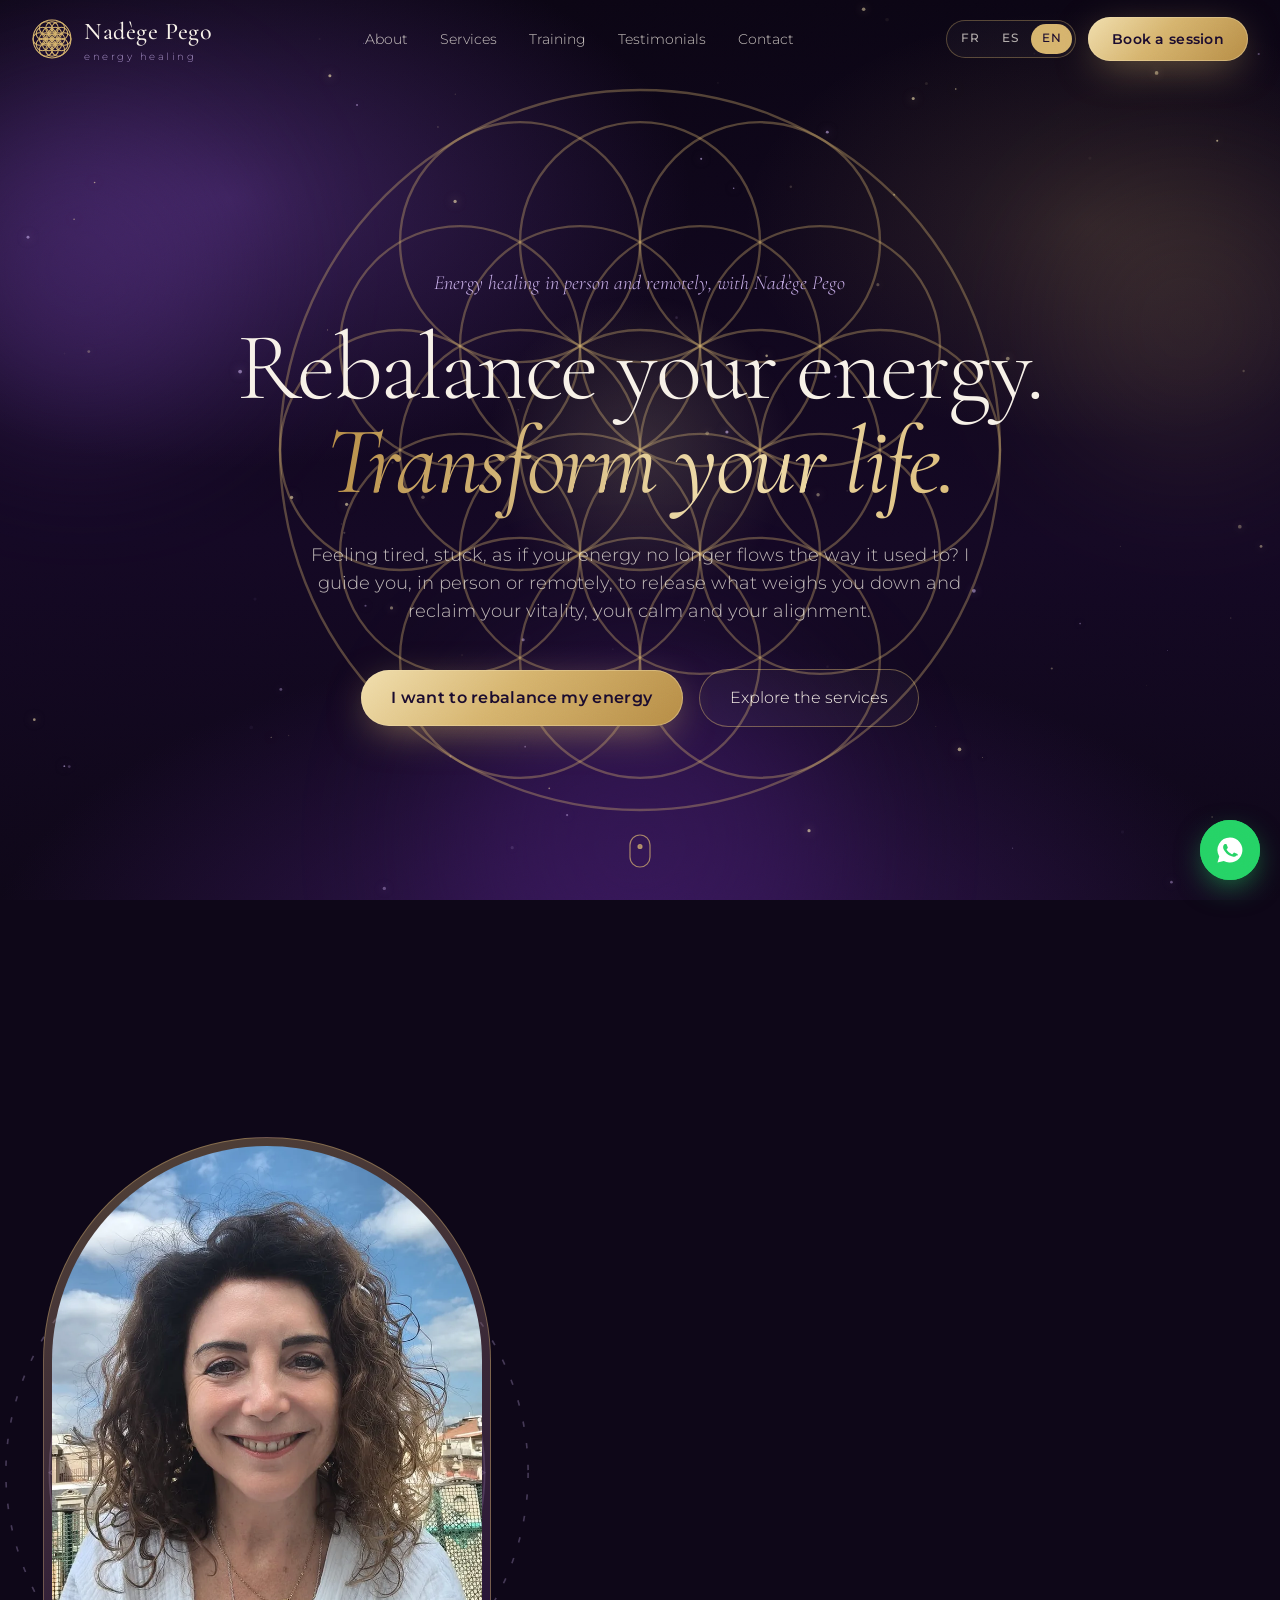
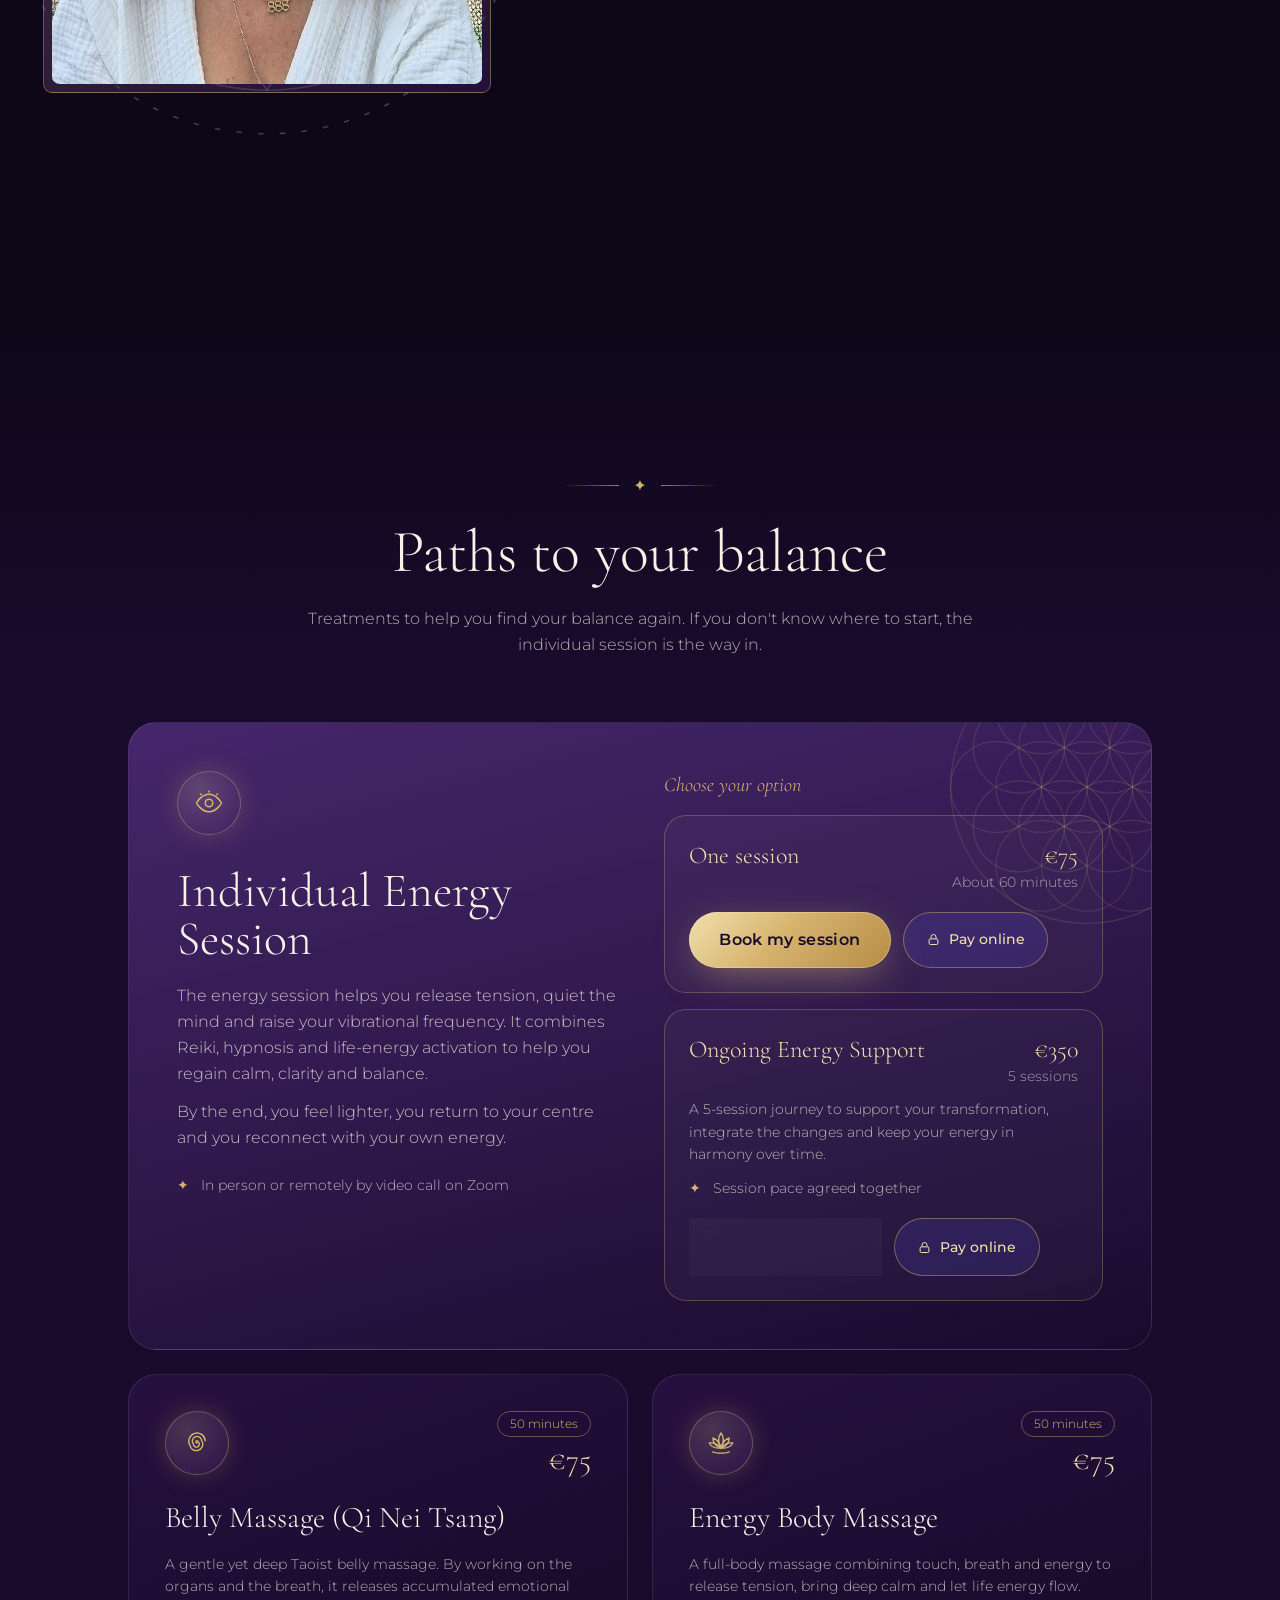
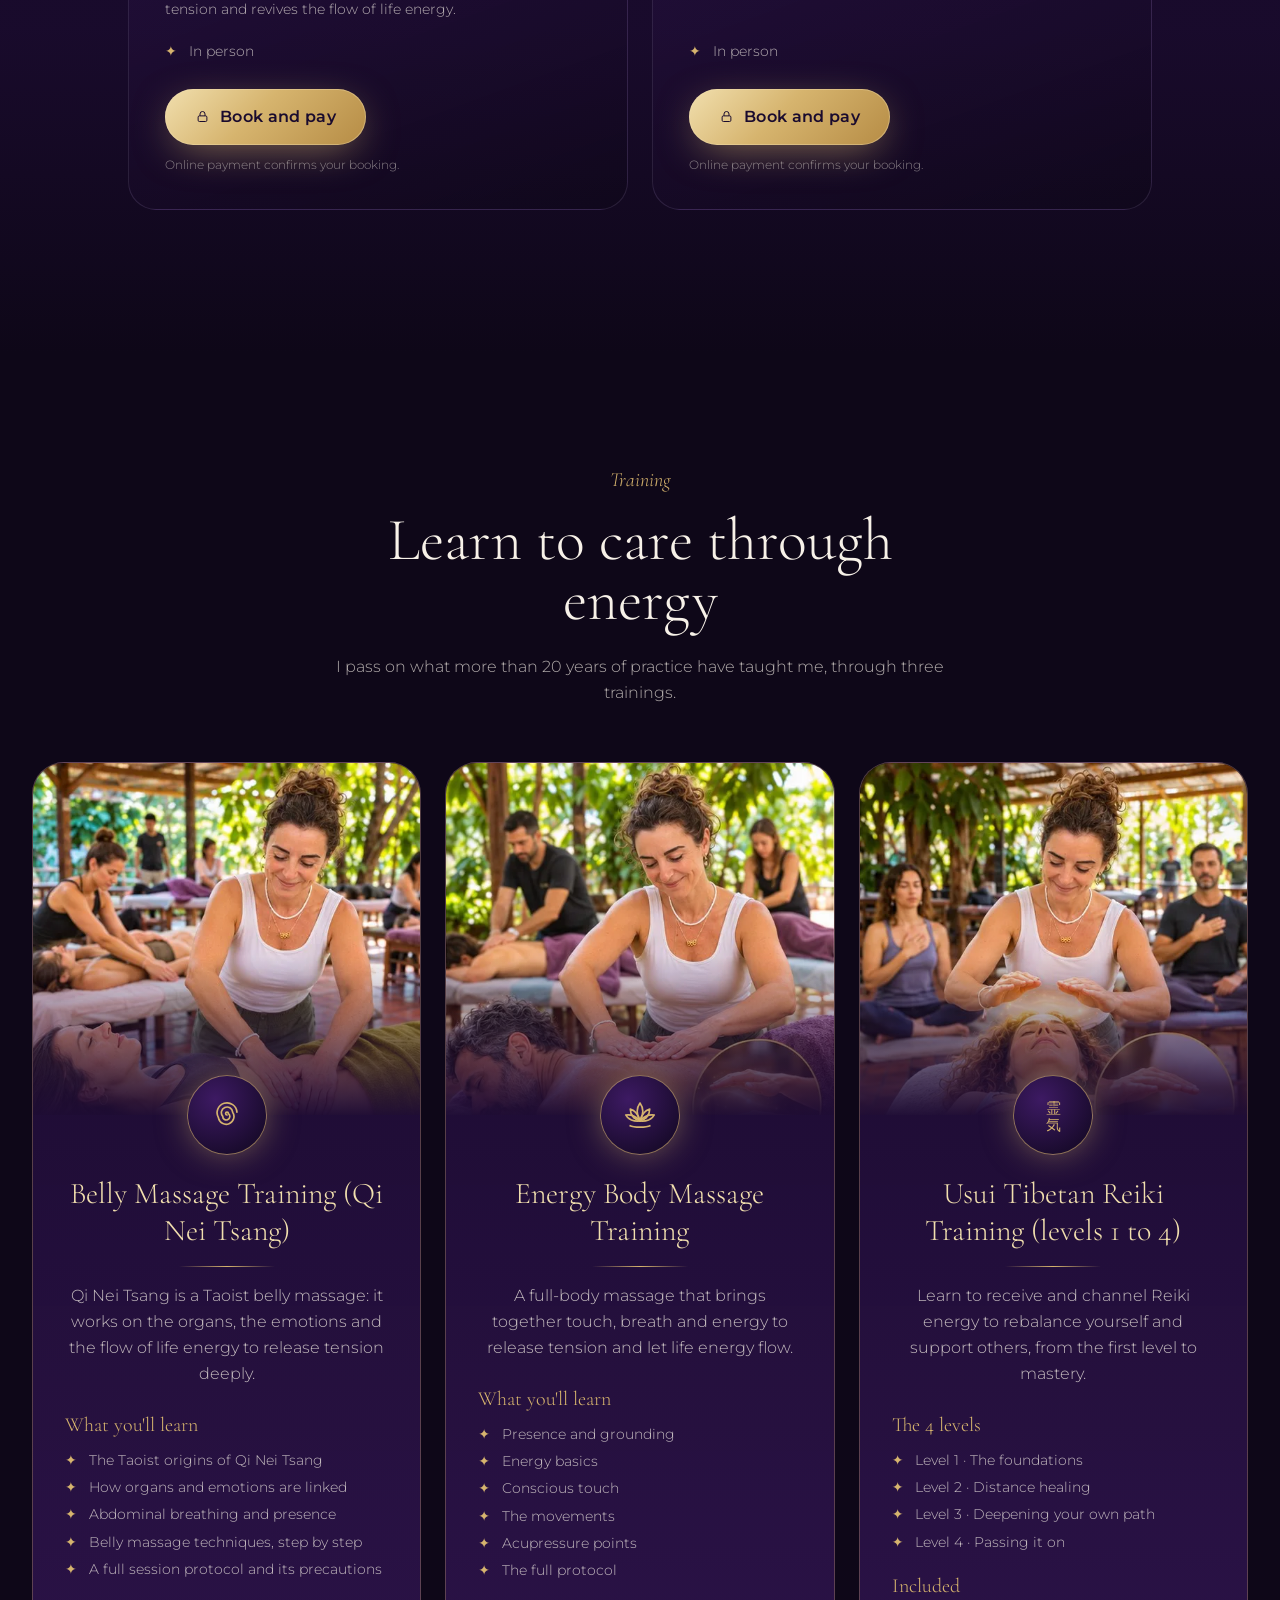
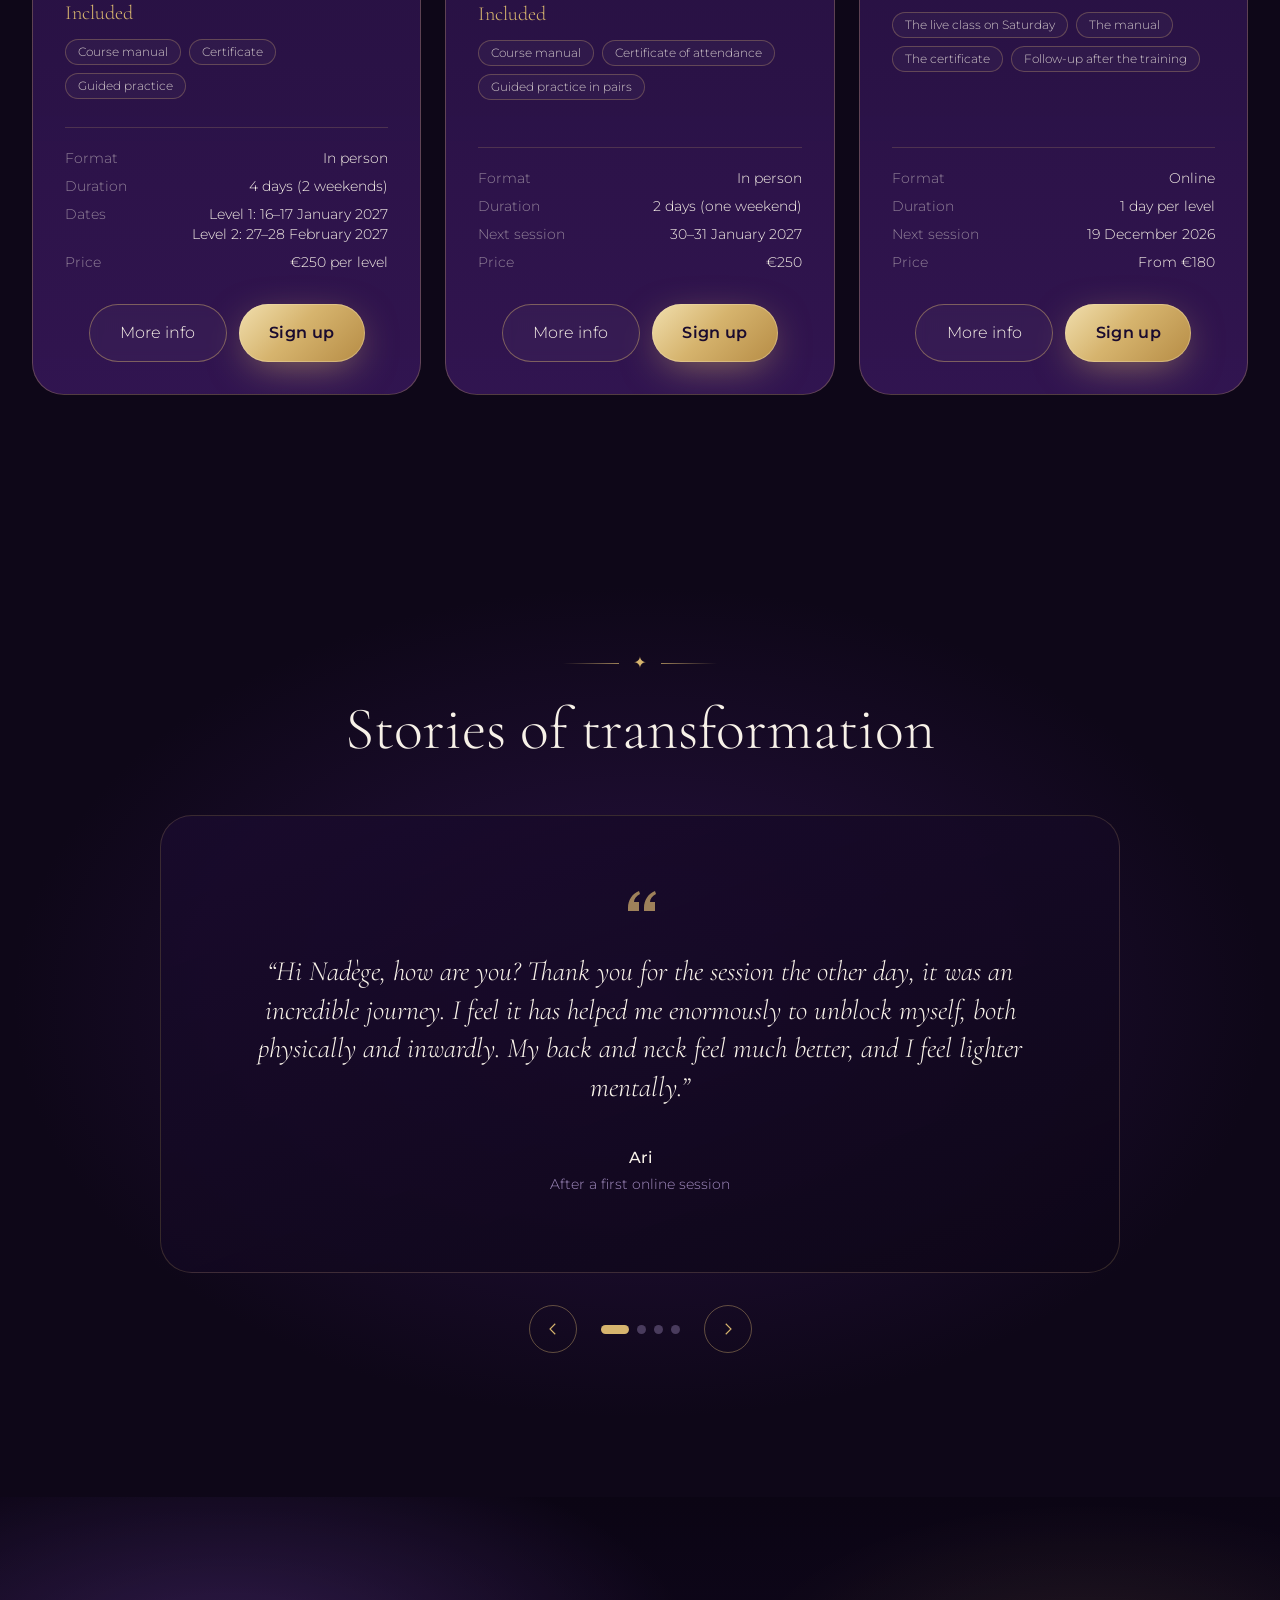
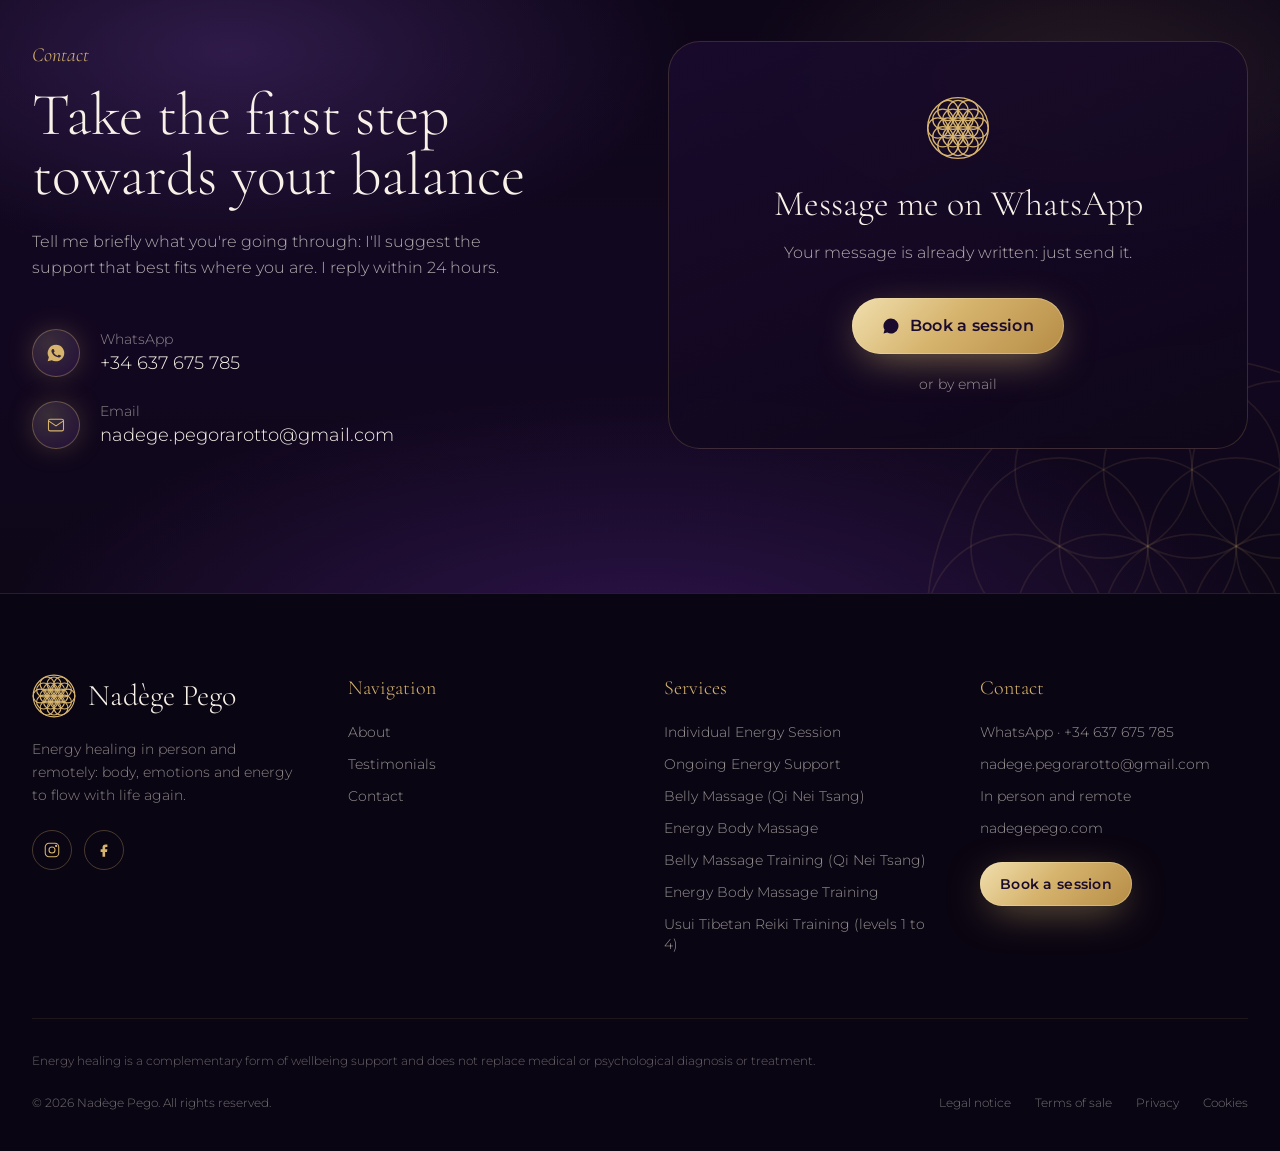
==== commit 2a70bc7a: "Photo de portrait et image de partage hébergées sur le site Co-Authored-By: Claude Opus 5.5 <noreply" ====
--- a/index.html
+++ b/index.html
@@ -29,7 +29,9 @@
   <meta property="og:title" content="Nadège Pego · Rééquilibrez votre énergie. Transformez votre vie." />
   <meta property="og:description" content="Accompagnement énergétique en présentiel et à distance pour retrouver vitalité, calme et alignement." />
   <meta property="og:url" content="https://www.nadegepego.com/" />
-  <meta property="og:image" content="https://d1yei2z3i6k35z.cloudfront.net/6478397/6ab4fcf3f00578.92915857_WhatsAppImage2026-09-23at14.25.16.jpeg" />
+  <meta property="og:image" content="https://www.nadegepego.com/img/partage.jpg" />
+  <meta property="og:image:width" content="1200" />
+  <meta property="og:image:height" content="630" />
   <meta name="twitter:card" content="summary_large_image" />
 
   <!-- Favicon (fleur de vie en SVG). À REMPLACER par votre favicon si vous en avez un -->
@@ -53,7 +55,7 @@
     "name": "Nadège Pego · Accompagnement énergétique",
     "description": "Accompagnement énergétique en présentiel et à distance : décodage du corps et des émotions, travail énergétique, Reiki, médecine traditionnelle chinoise et hypnose.",
     "url": "https://www.nadegepego.com/",
-    "image": "https://d1yei2z3i6k35z.cloudfront.net/6478397/6ab4fcf3f00578.92915857_WhatsAppImage2026-09-23at14.25.16.jpeg",
+    "image": "https://www.nadegepego.com/img/partage.jpg",
     "areaServed": "En présentiel et en ligne",
     "founder": { "@type": "Person", "name": "Nadège Pego", "url": "https://www.nadegepego.com" },
     "sameAs": ["https://www.instagram.com/nadegepego/", "https://www.facebook.com/nadege.pego", "https://www.facebook.com/nadegepego.bcn"]
@@ -444,7 +446,7 @@
             <svg class="girar h-full w-full text-lila/30" stroke-width="0.6" style="animation-duration:220s"><use href="#mandala"/></svg>
           </div>
           <div class="relative rounded-t-[999px] rounded-b-[40px] border border-oro/40 p-2" style="background:linear-gradient(160deg,rgba(214,180,110,.35),rgba(61,26,99,.45))">
-            <img src="https://d1yei2z3i6k35z.cloudfront.net/6478397/6ab4fcf3f00578.92915857_WhatsAppImage2026-09-23at14.25.16.jpeg" alt="Nadège Pego, praticienne en accompagnement énergétique" class="aspect-[4/5] w-full rounded-t-[999px] rounded-b-[34px] object-cover" loading="lazy" />
+            <img src="/img/nadege-pego.webp" width="800" height="1000" alt="Nadège Pego, praticienne en accompagnement énergétique" class="aspect-[4/5] w-full rounded-t-[999px] rounded-b-[34px] object-cover" loading="lazy" />
           </div>
         </div>
 
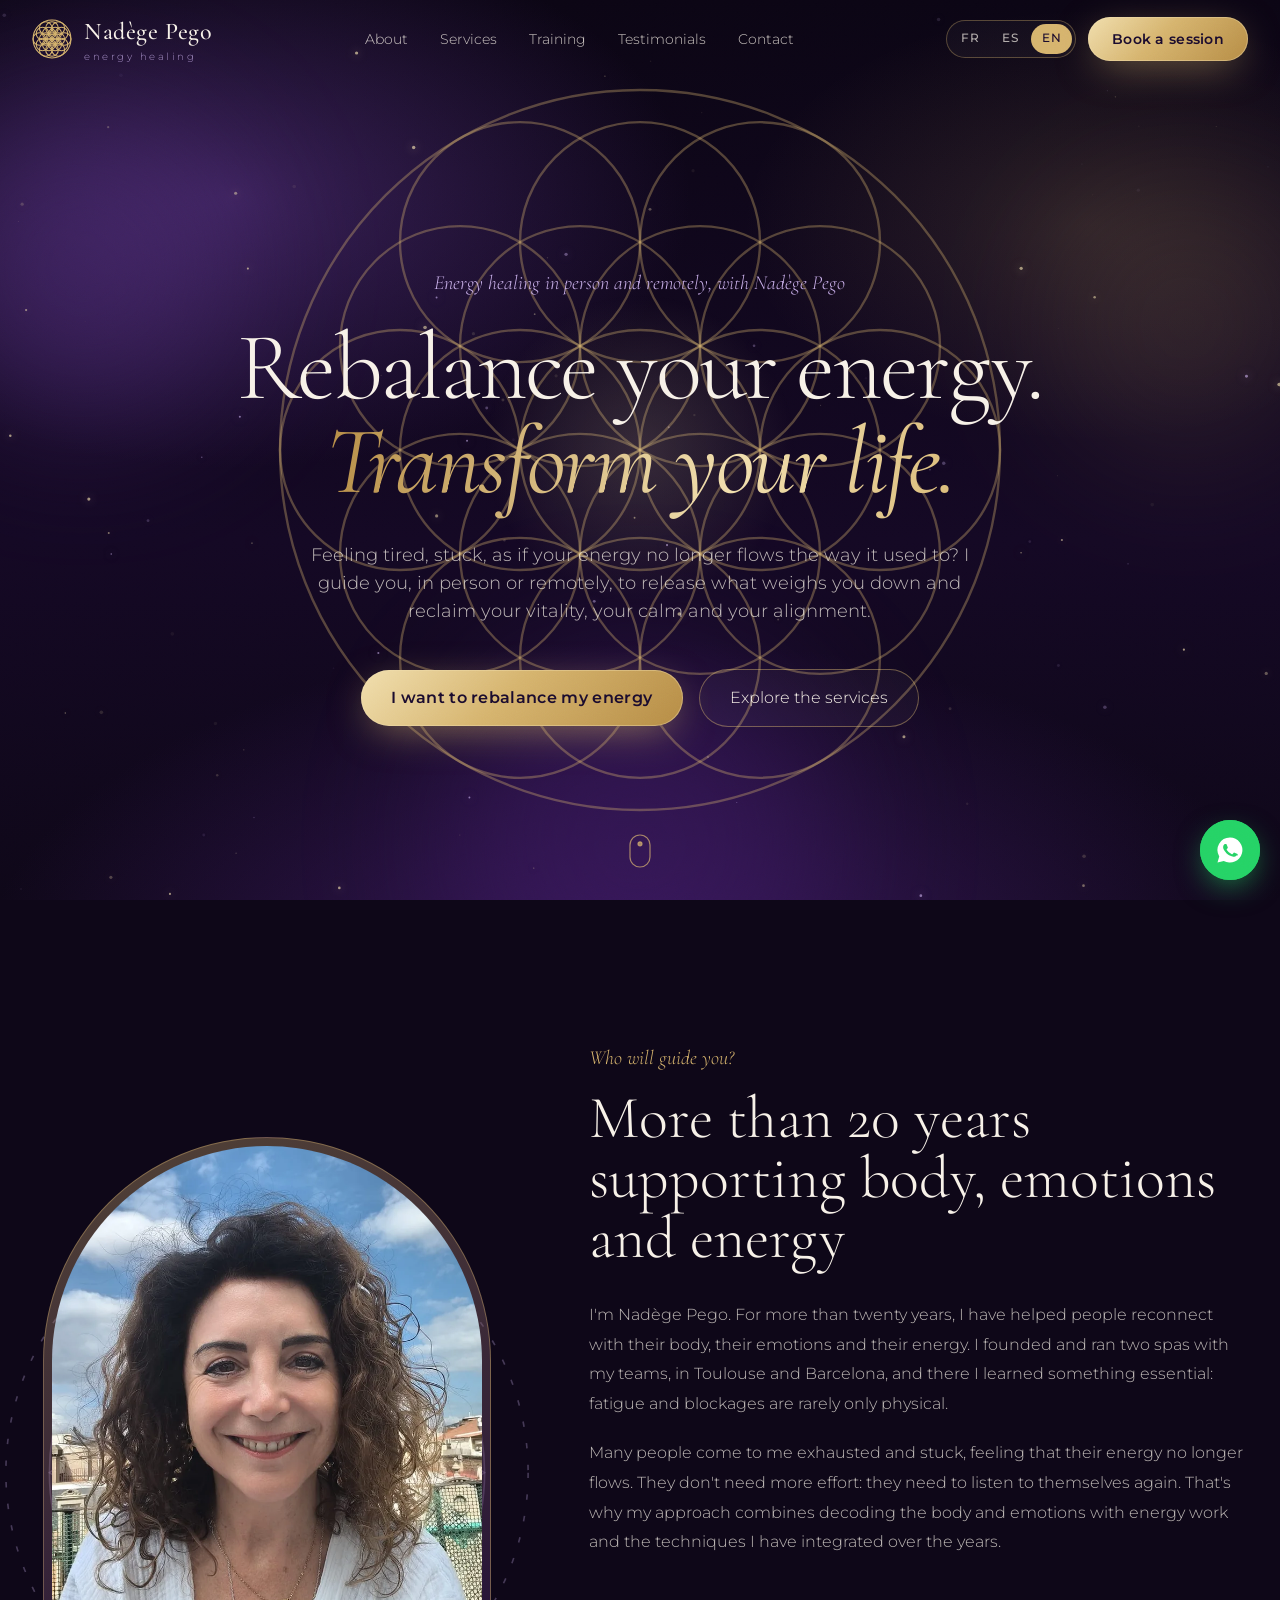
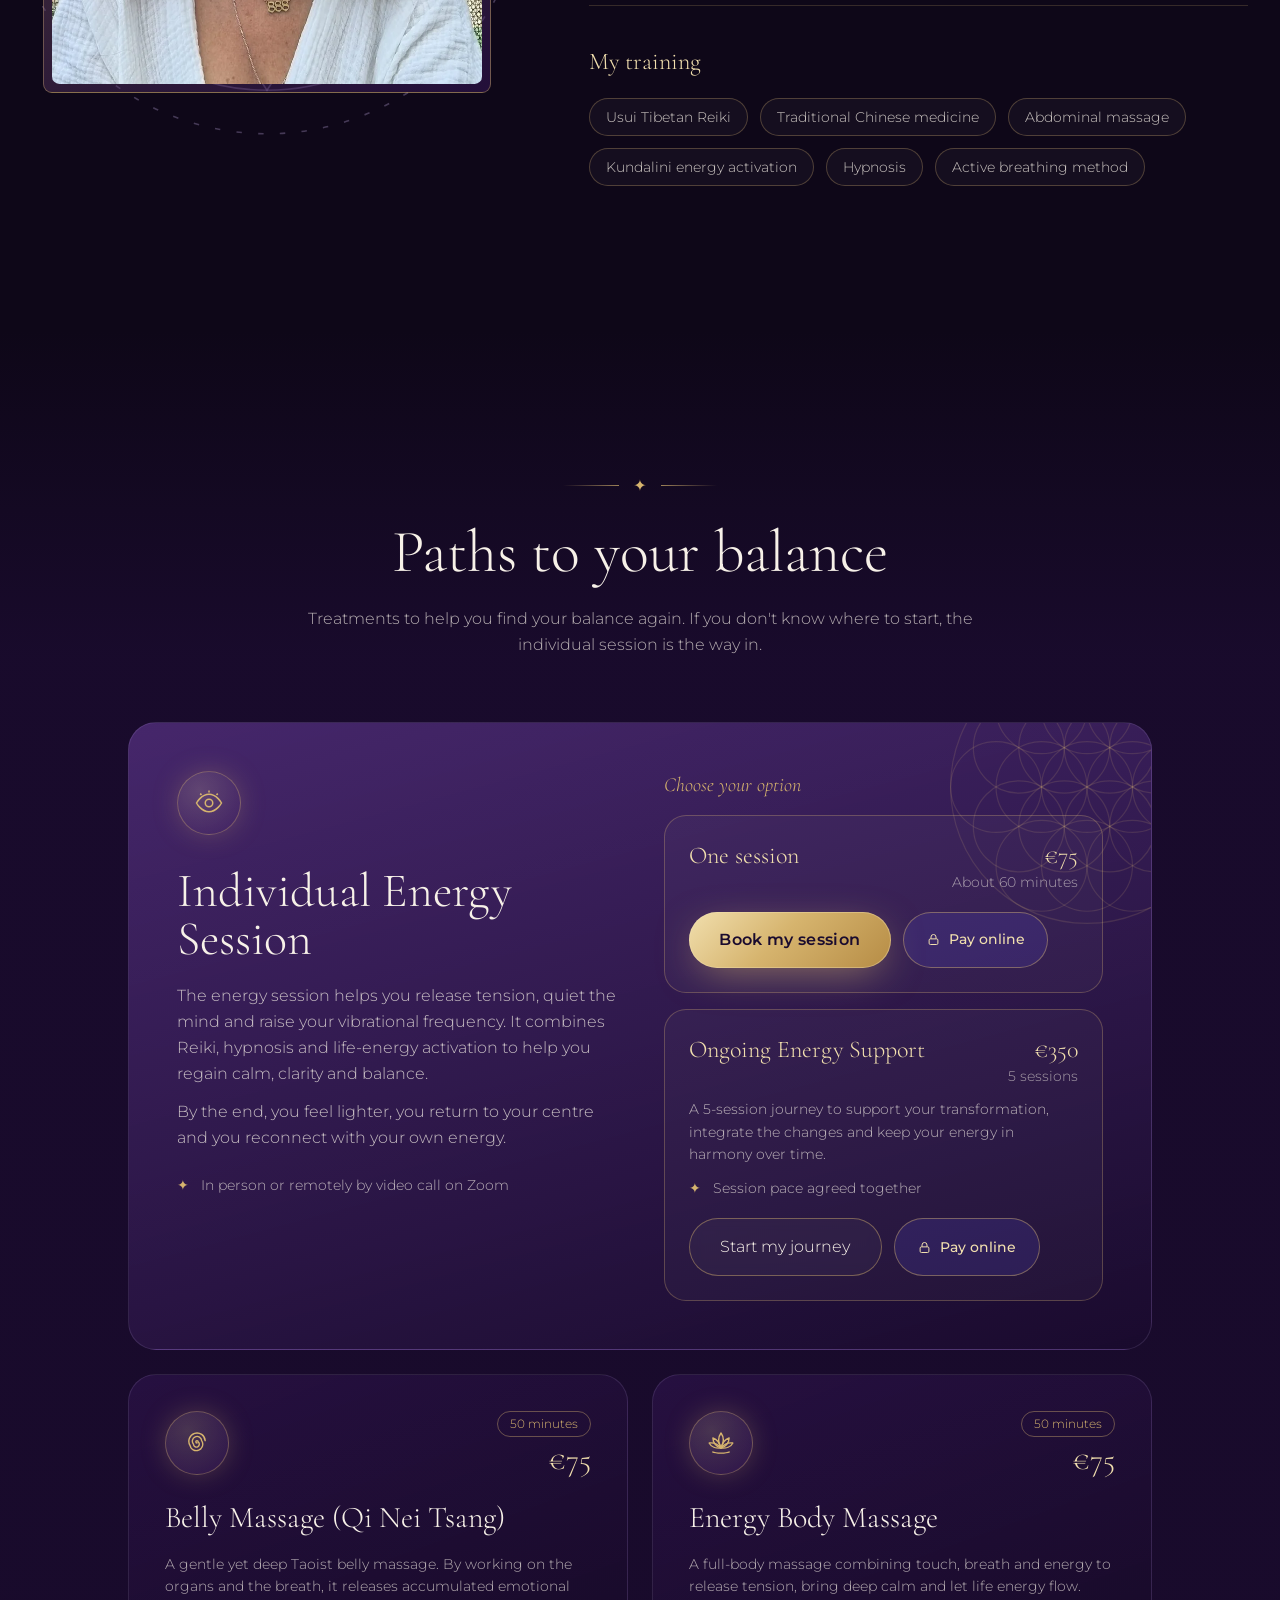
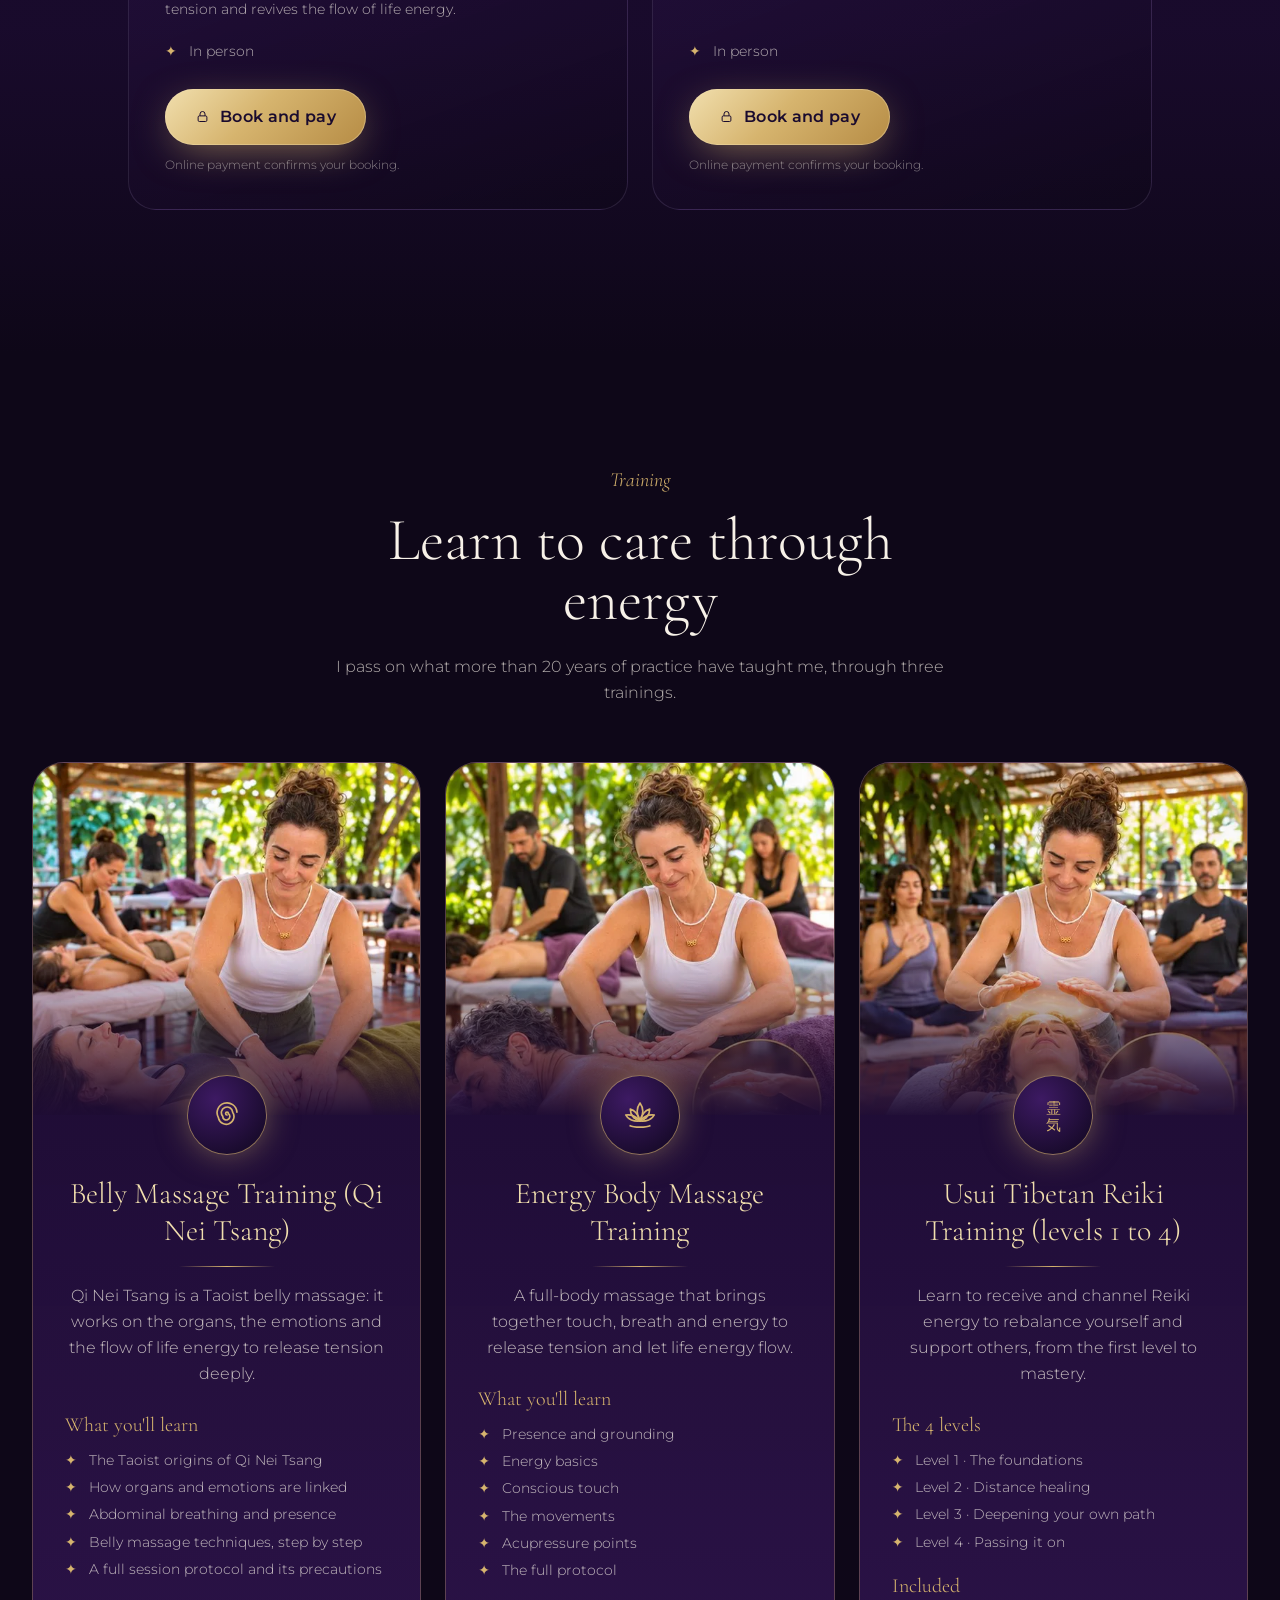
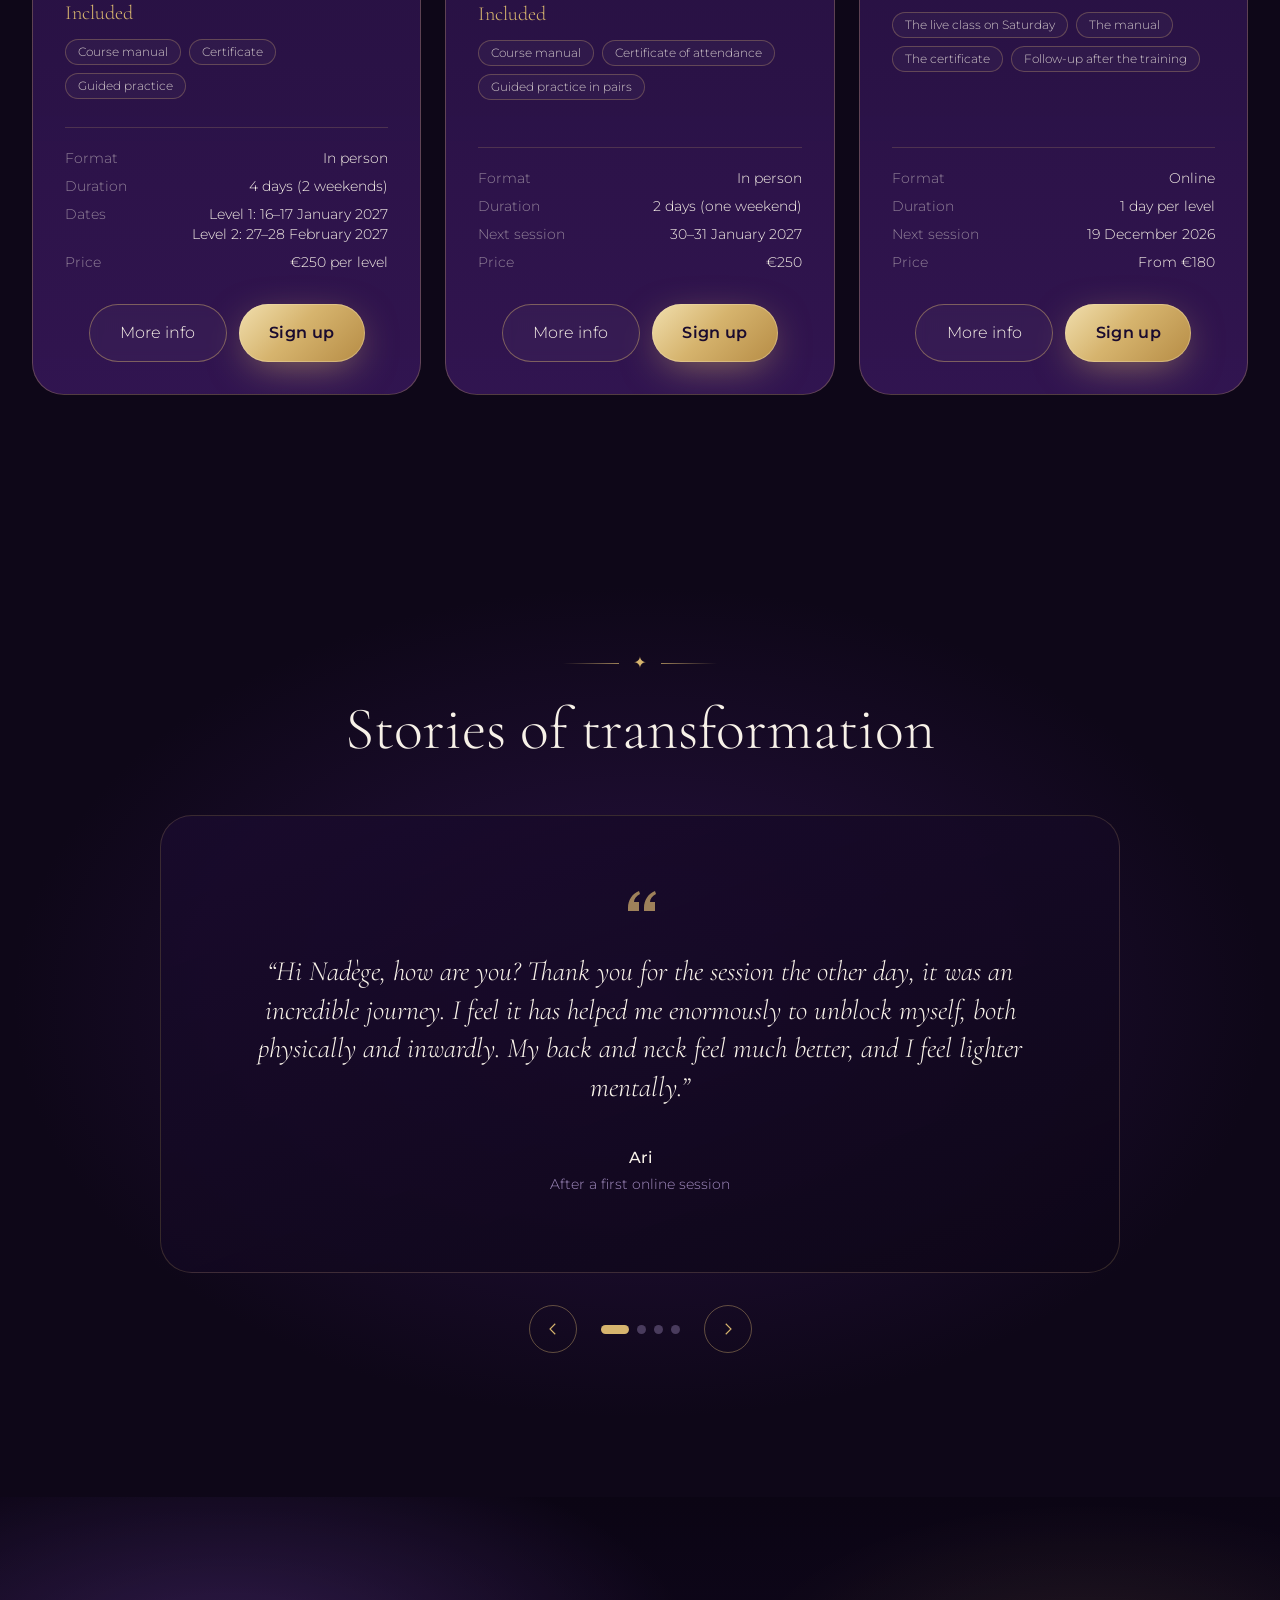
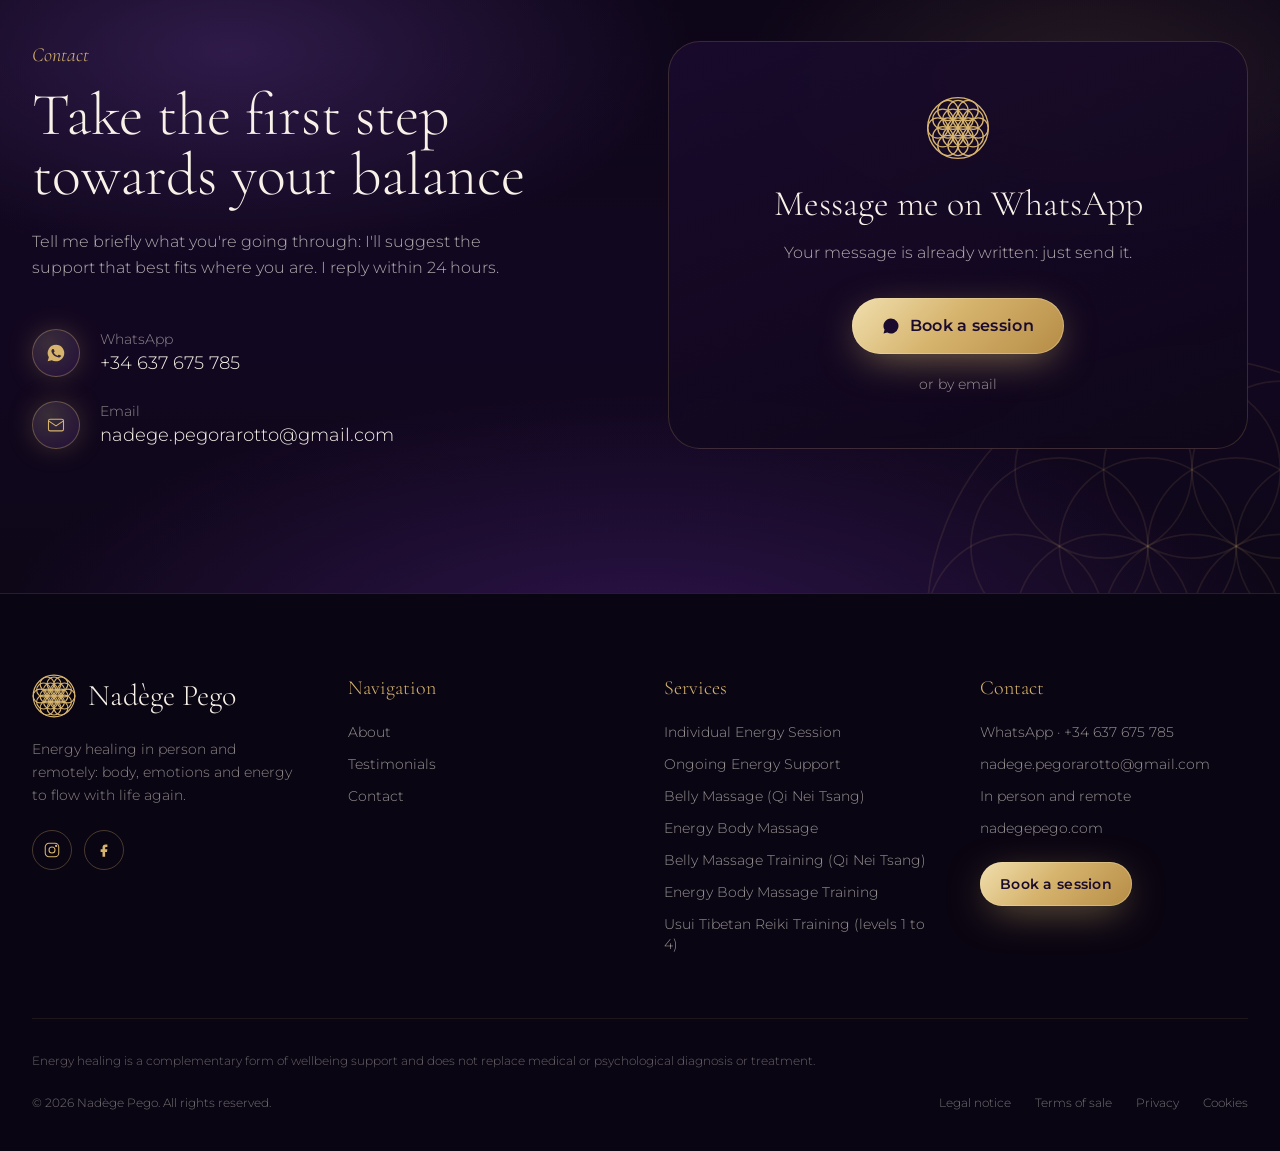
==== commit c8cb5a19: "SEO local : données d'entreprise (adresse, services, prix), robots.txt et sitemap Co-Authored-By: Cl" ====
--- a/index.html
+++ b/index.html
@@ -49,17 +49,153 @@
 
   <!-- Données structurées (Google) -->
   <script type="application/ld+json">
-  {
-    "@context": "https://schema.org",
-    "@type": "ProfessionalService",
-    "name": "Nadège Pego · Accompagnement énergétique",
-    "description": "Accompagnement énergétique en présentiel et à distance : décodage du corps et des émotions, travail énergétique, Reiki, médecine traditionnelle chinoise et hypnose.",
+{
+  "@context": "https://schema.org",
+  "@type": "ProfessionalService",
+  "@id": "https://www.nadegepego.com/#entreprise",
+  "name": "Nadège Pego · Accompagnement énergétique",
+  "alternateName": "Nadège Pego",
+  "description": "Accompagnement énergétique en présentiel à Barcelone et à distance : décodage du corps et des émotions, travail énergétique, Reiki, médecine traditionnelle chinoise, hypnose, massages et formations.",
+  "url": "https://www.nadegepego.com/",
+  "image": "https://www.nadegepego.com/img/partage.jpg",
+  "telephone": "+34 637 675 785",
+  "priceRange": "75 € – 520 €",
+  "currenciesAccepted": "EUR",
+  "address": {
+    "@type": "PostalAddress",
+    "streetAddress": "Via Laietana 45, 3.º 1.ª (Tandem Studios)",
+    "addressLocality": "Barcelona",
+    "postalCode": "08002",
+    "addressRegion": "Cataluña",
+    "addressCountry": "ES"
+  },
+  "areaServed": [
+    {
+      "@type": "City",
+      "name": "Barcelona"
+    },
+    {
+      "@type": "Country",
+      "name": "España"
+    },
+    {
+      "@type": "Country",
+      "name": "France"
+    }
+  ],
+  "availableLanguage": [
+    "fr",
+    "es",
+    "en"
+  ],
+  "founder": {
+    "@type": "Person",
+    "name": "Nadège Pego",
     "url": "https://www.nadegepego.com/",
-    "image": "https://www.nadegepego.com/img/partage.jpg",
-    "areaServed": "En présentiel et en ligne",
-    "founder": { "@type": "Person", "name": "Nadège Pego", "url": "https://www.nadegepego.com" },
-    "sameAs": ["https://www.instagram.com/nadegepego/", "https://www.facebook.com/nadege.pego", "https://www.facebook.com/nadegepego.bcn"]
+    "image": "https://www.nadegepego.com/img/nadege-pego.webp"
+  },
+  "sameAs": [
+    "https://www.instagram.com/nadegepego/",
+    "https://www.facebook.com/nadege.pego",
+    "https://www.facebook.com/nadegepego.bcn"
+  ],
+  "hasOfferCatalog": {
+    "@type": "OfferCatalog",
+    "name": "Soins et formations",
+    "itemListElement": [
+      {
+        "@type": "Offer",
+        "price": "75",
+        "priceCurrency": "EUR",
+        "itemOffered": {
+          "@type": "Service",
+          "name": "Séance énergétique individuelle (environ 60 min)"
+        }
+      },
+      {
+        "@type": "Offer",
+        "price": "350",
+        "priceCurrency": "EUR",
+        "itemOffered": {
+          "@type": "Service",
+          "name": "Accompagnement énergétique — 5 séances"
+        }
+      },
+      {
+        "@type": "Offer",
+        "price": "75",
+        "priceCurrency": "EUR",
+        "itemOffered": {
+          "@type": "Service",
+          "name": "Massage du ventre (Qi Nei Tsang) — 50 min"
+        }
+      },
+      {
+        "@type": "Offer",
+        "price": "75",
+        "priceCurrency": "EUR",
+        "itemOffered": {
+          "@type": "Service",
+          "name": "Massage énergétique du corps — 50 min"
+        }
+      },
+      {
+        "@type": "Offer",
+        "price": "250",
+        "priceCurrency": "EUR",
+        "itemOffered": {
+          "@type": "Service",
+          "name": "Formation Qi Nei Tsang — par niveau"
+        }
+      },
+      {
+        "@type": "Offer",
+        "price": "250",
+        "priceCurrency": "EUR",
+        "itemOffered": {
+          "@type": "Service",
+          "name": "Formation massage énergétique du corps"
+        }
+      },
+      {
+        "@type": "Offer",
+        "price": "180",
+        "priceCurrency": "EUR",
+        "itemOffered": {
+          "@type": "Service",
+          "name": "Formation Reiki Usui tibétain — niveau 1"
+        }
+      },
+      {
+        "@type": "Offer",
+        "price": "180",
+        "priceCurrency": "EUR",
+        "itemOffered": {
+          "@type": "Service",
+          "name": "Formation Reiki Usui tibétain — niveau 2"
+        }
+      },
+      {
+        "@type": "Offer",
+        "price": "250",
+        "priceCurrency": "EUR",
+        "itemOffered": {
+          "@type": "Service",
+          "name": "Formation Reiki Usui tibétain — niveau 3"
+        }
+      },
+      {
+        "@type": "Offer",
+        "price": "520",
+        "priceCurrency": "EUR",
+        "itemOffered": {
+          "@type": "Service",
+          "name": "Formation Reiki Usui tibétain — pack 3 niveaux"
+        }
+      }
+    ]
   }
+}
   </script>
 
   <style>
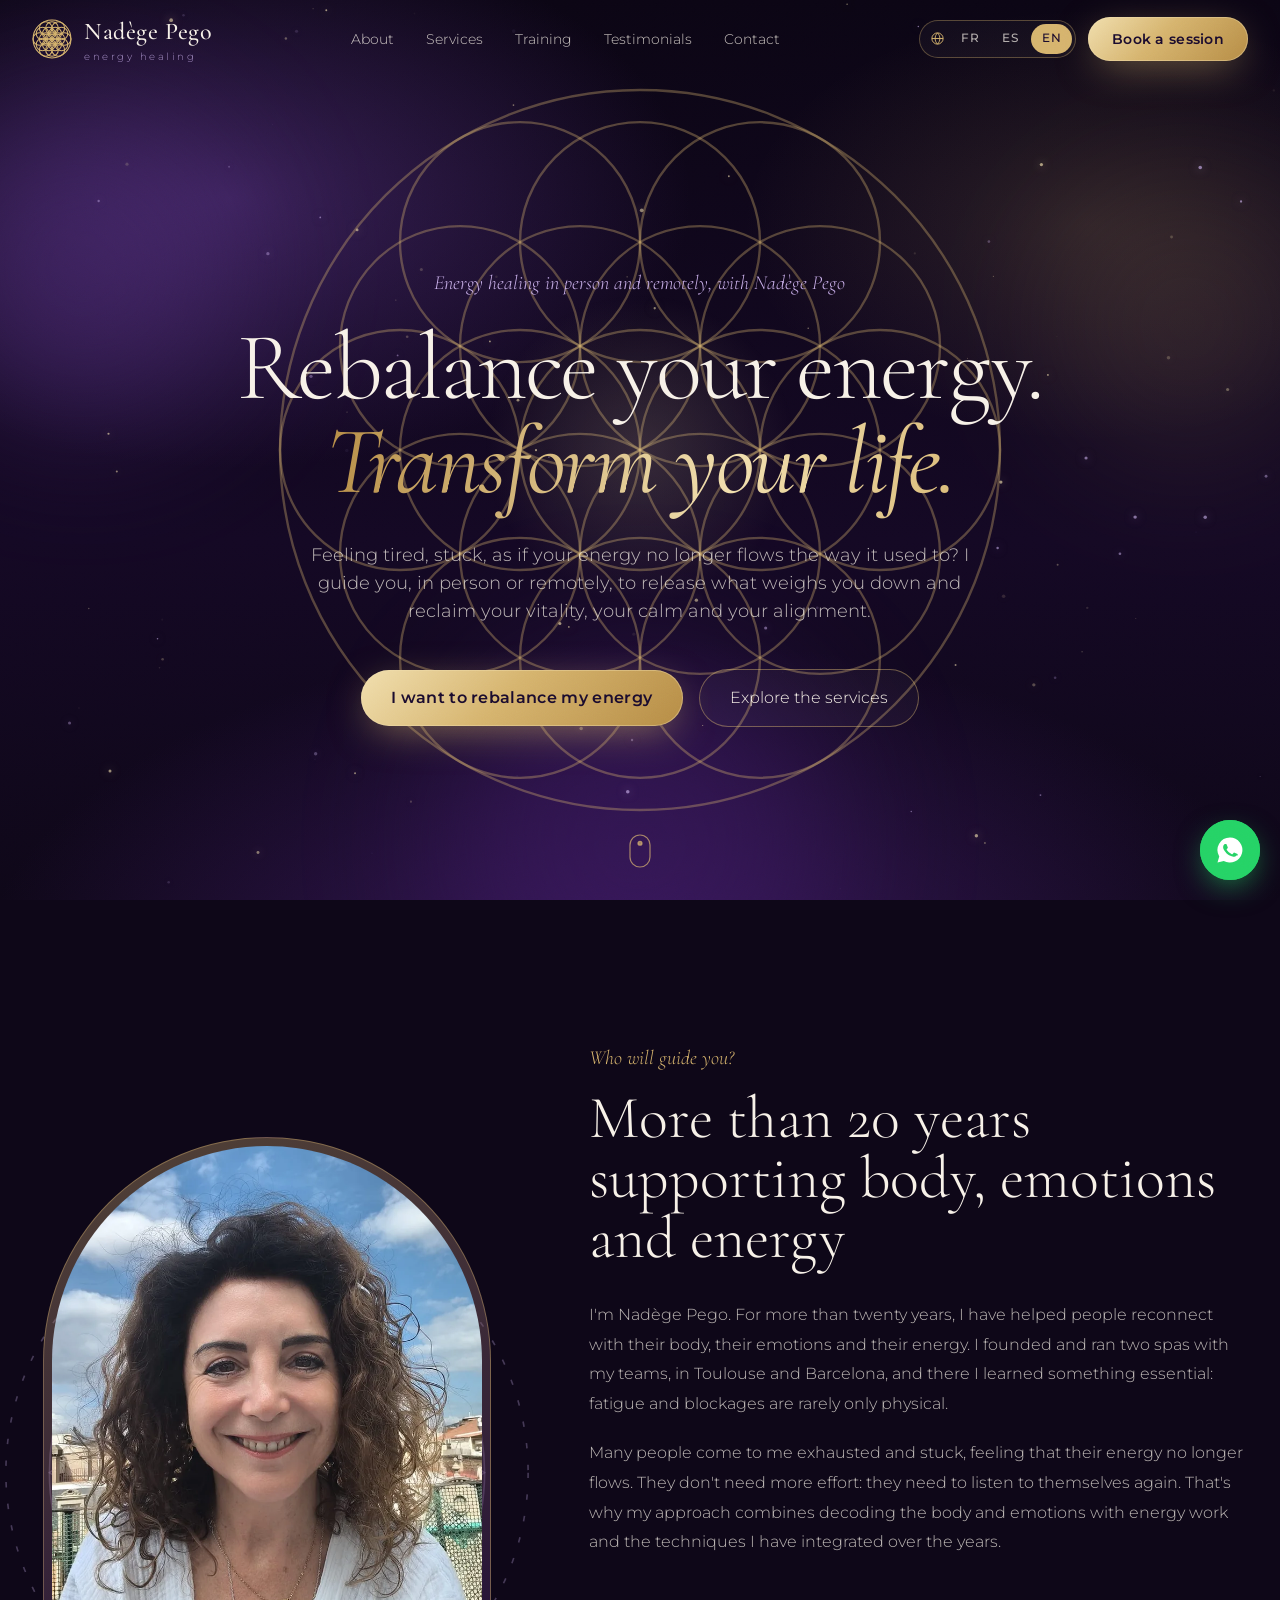
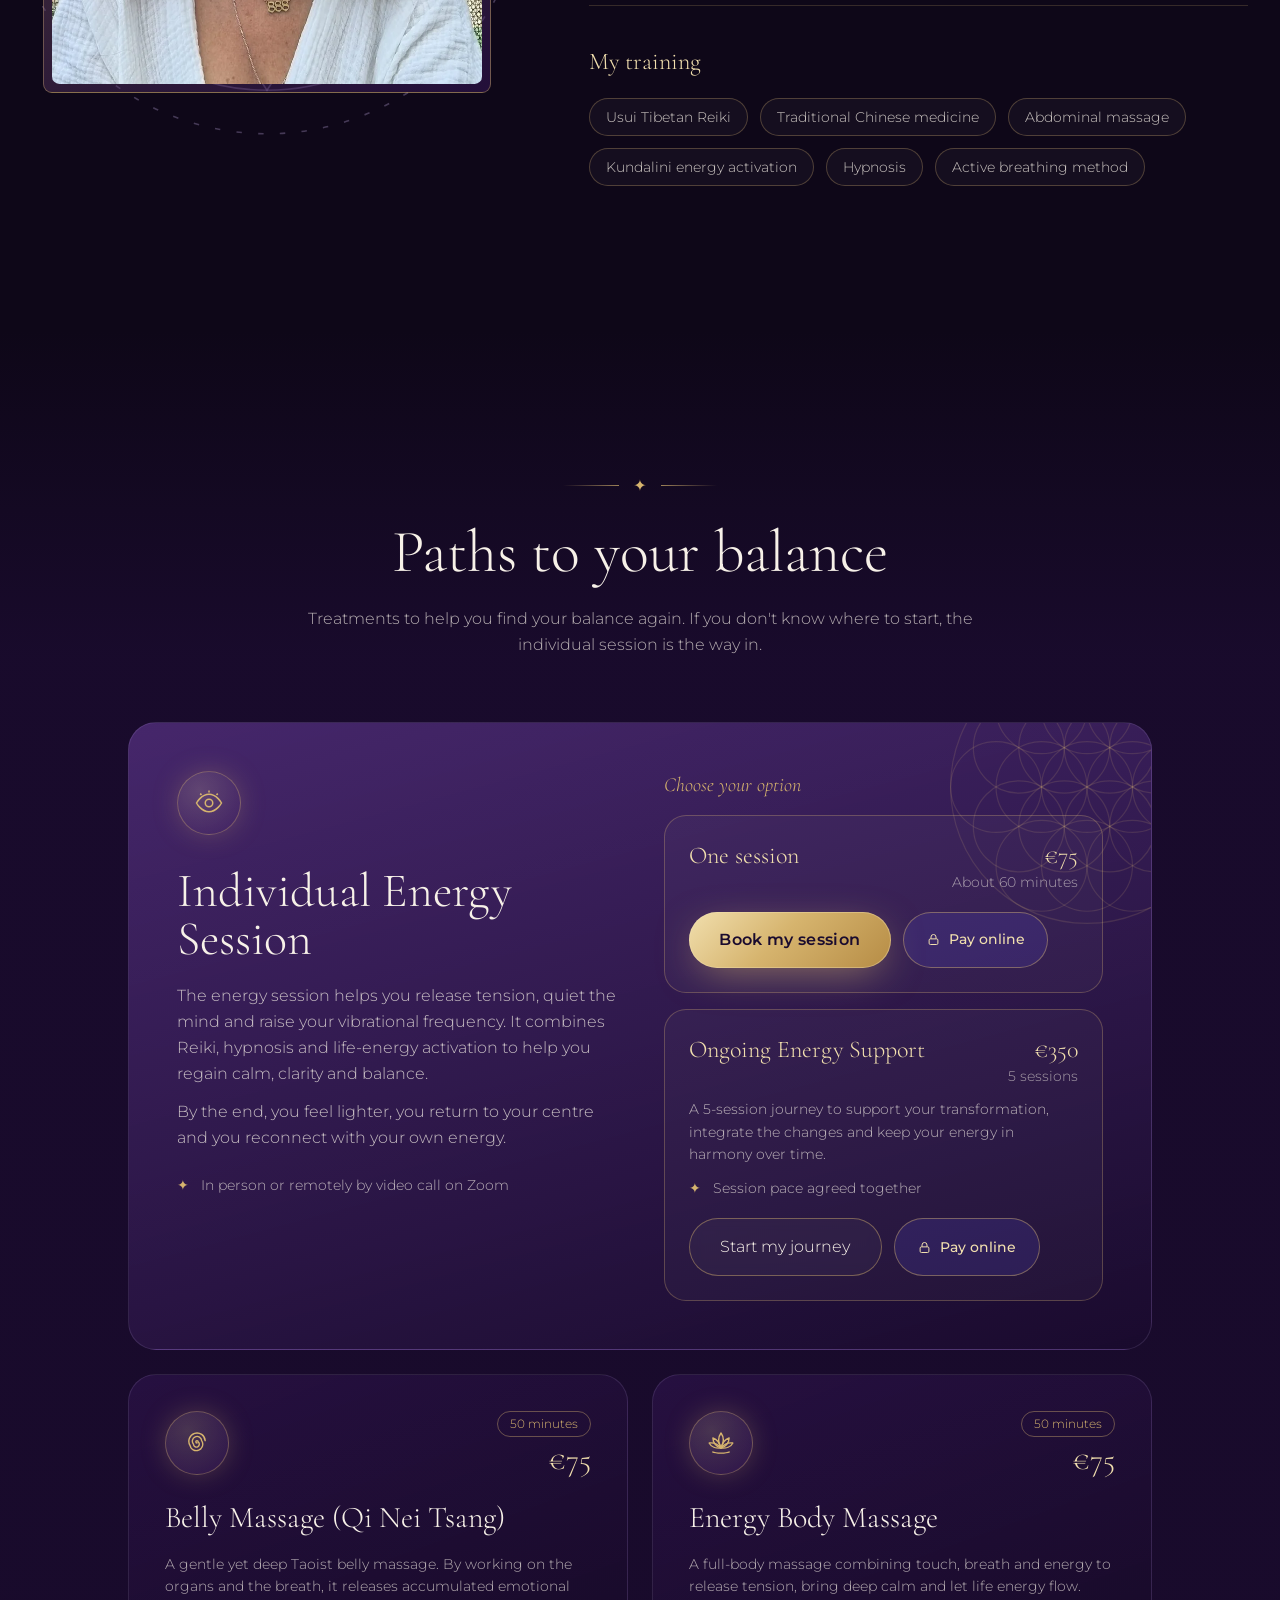
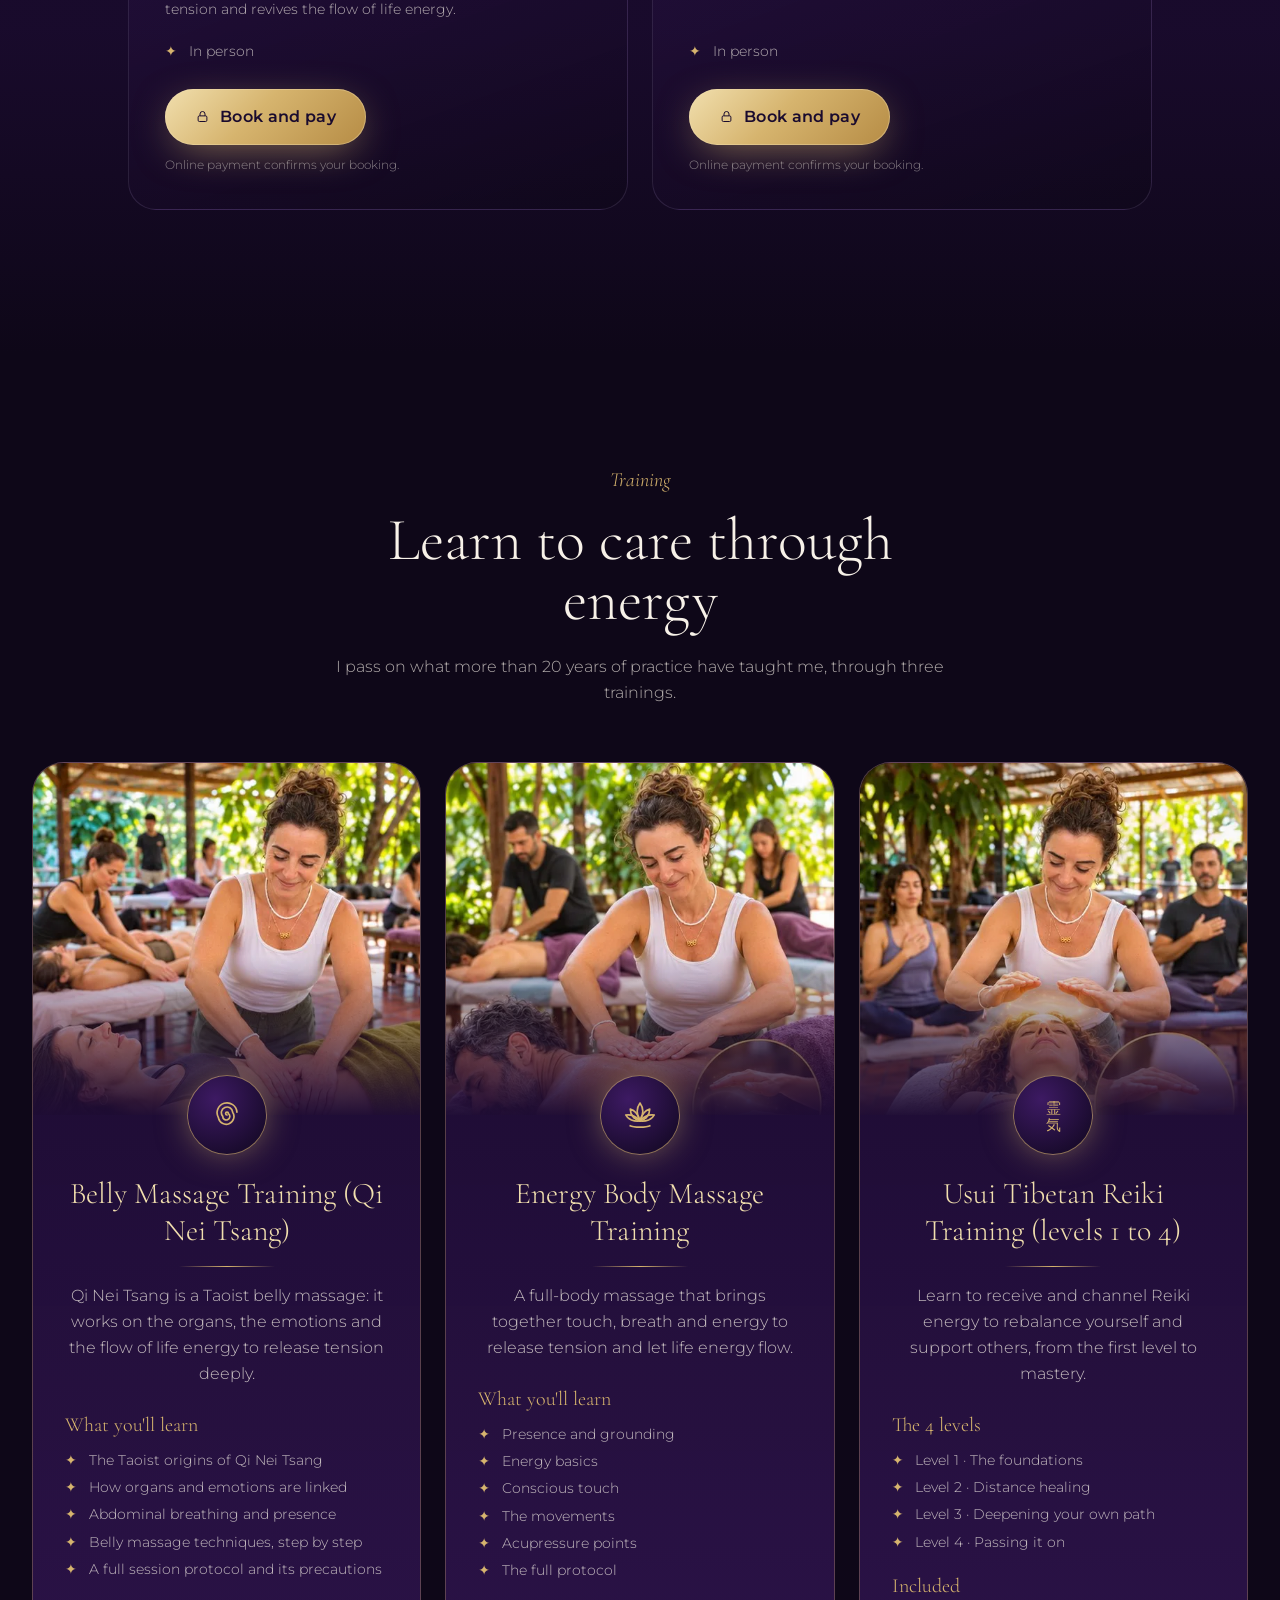
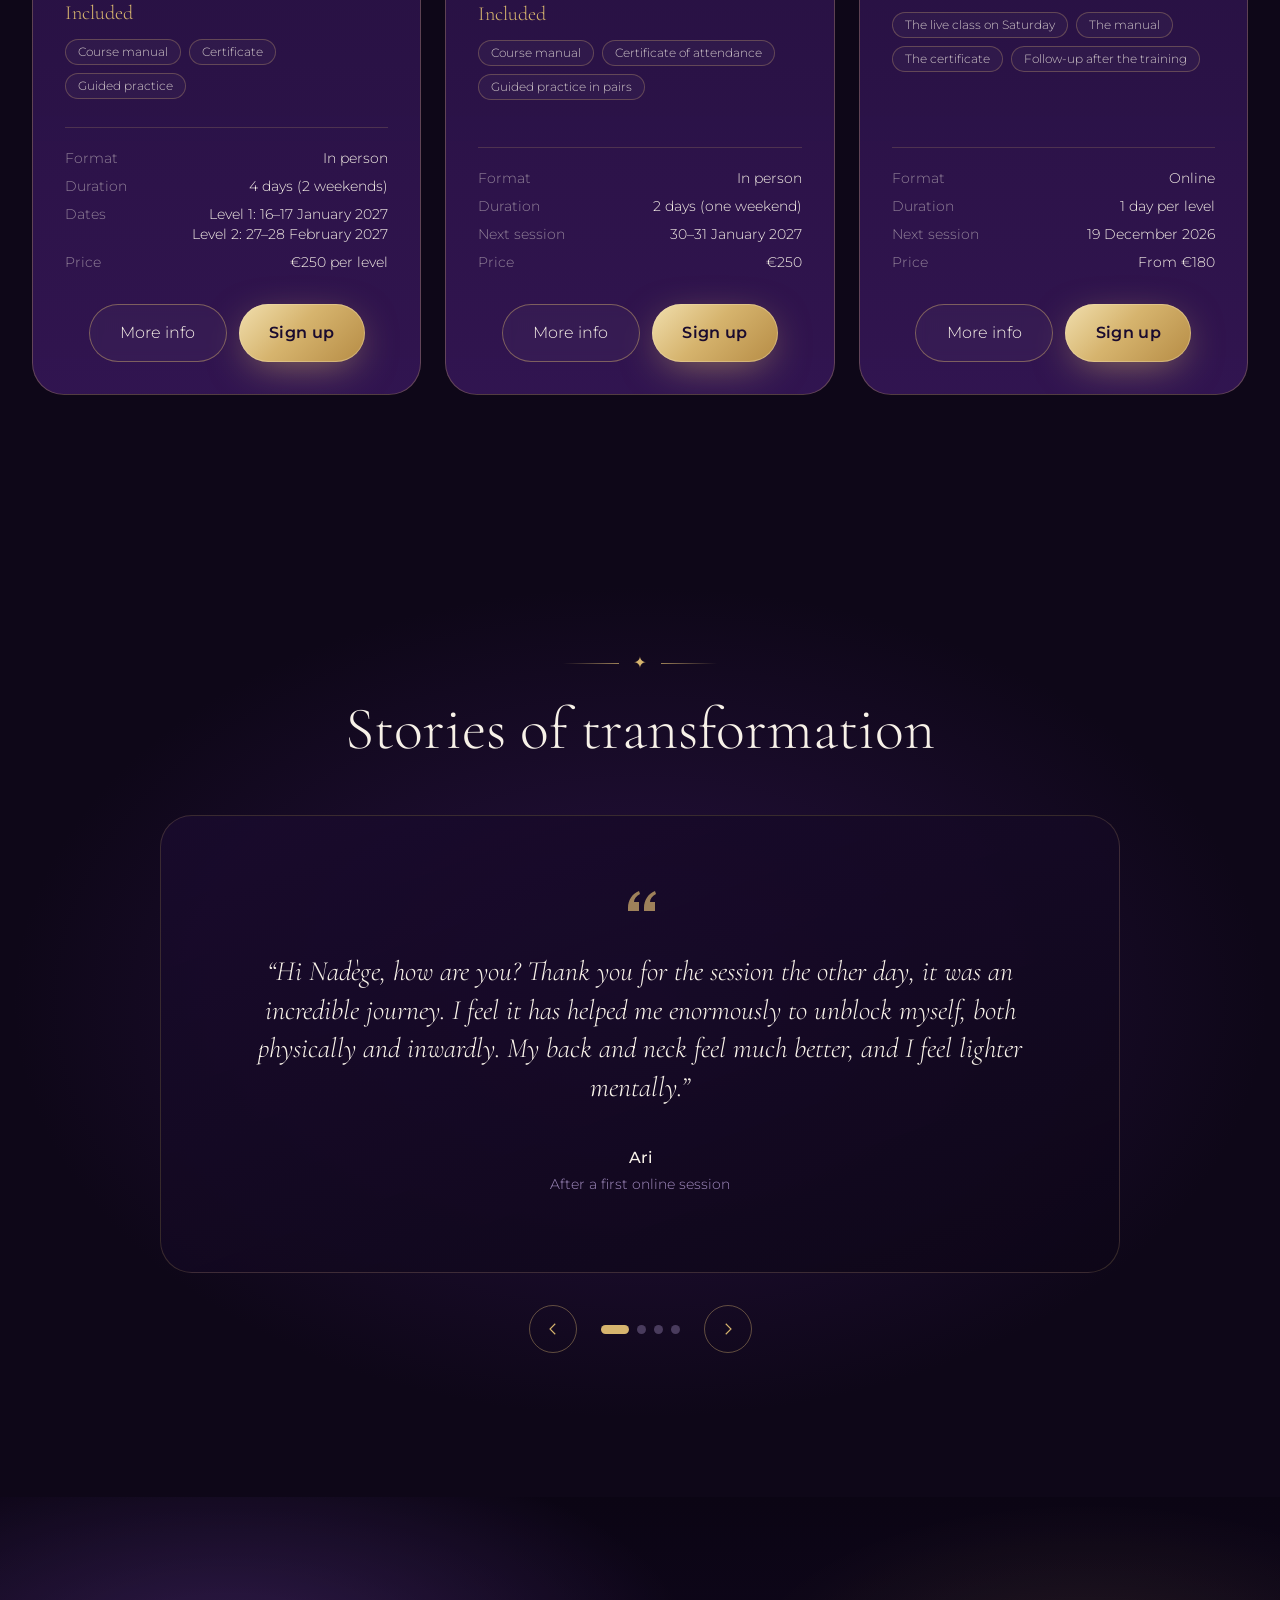
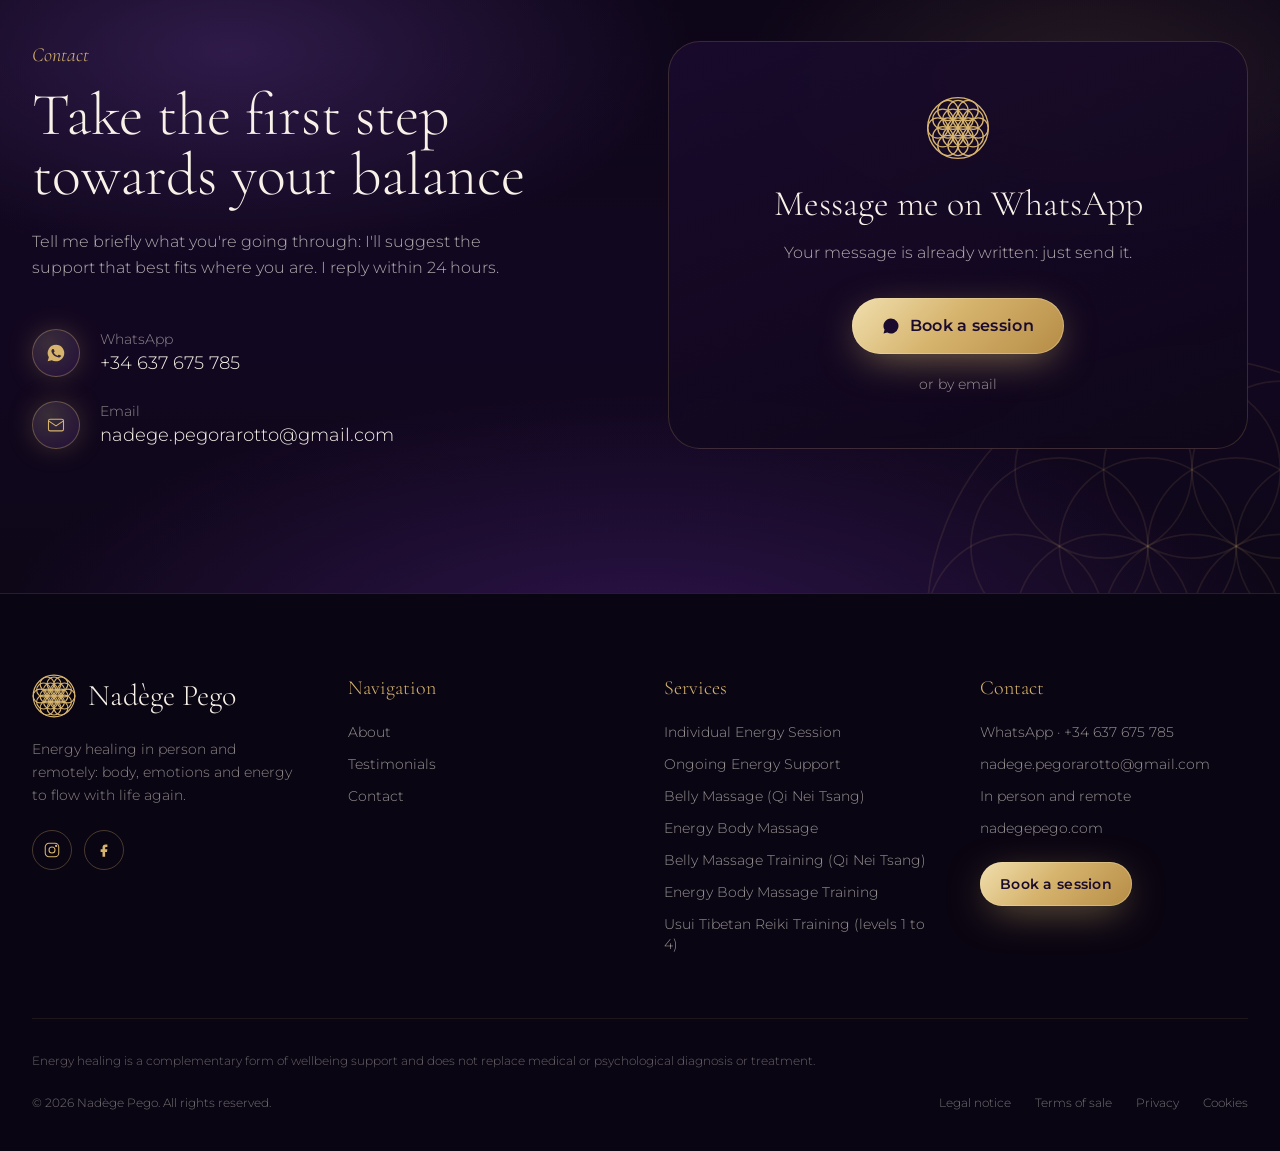
==== commit 8bb0de36: "Sélecteur de langue toujours visible en haut, aussi sur mobile Co-Authored-By: Claude Opus 5.5 <nore" ====
--- a/index.html
+++ b/index.html
@@ -253,8 +253,23 @@
     .lang-btn:hover{ color:var(--oro-claro); }
     .lang-btn[aria-pressed="true"]{ background:var(--oro); color:var(--abismo); }
 
-    /* En-tête mobile : le sélecteur et le bouton passent dans le menu sous 640 px */
-    @media (max-width: 639px){ .solo-sm-up{ display:none !important; } }
+    .logo-nom{ white-space:nowrap; }
+    .langues .globe{ margin:0 .2rem 0 .45rem; color:var(--oro); flex:none; }
+    /* En-tête mobile : le bouton « Prendre rendez-vous » passe dans le menu sous 640 px ;
+       le sélecteur de langue reste toujours visible en haut */
+    @media (max-width: 639px){
+      .solo-sm-up{ display:none !important; }
+      .langues-tete .lang-btn{ padding:.38rem .5rem; font-size:.7rem; }
+      .langues-tete .globe{ margin:0 .1rem 0 .35rem; width:13px; height:13px; }
+    }
+    @media (max-width: 370px){ .langues-tete .globe{ display:none; } }
+    @media (max-width: 520px){ #header .logo-sous{ display:none; } }
+    @media (max-width: 400px){ #header .logo-sous{ display:none; }
+      #header .logo-nom{ font-size:1.25rem; }
+      #header .tete-barre{ padding-left:14px; padding-right:14px; }
+      #header .tete-logo, #header .tete-droite{ gap:8px; }
+      #header .tete-logo svg{ width:32px; height:32px; }
+      #menu-btn{ width:40px; height:40px; } }
 
     /* Bouton de paiement Stripe */
     .btn-paiement{ display:inline-flex; align-items:center; gap:.5rem; padding:.85rem 1.4rem; border-radius:999px; font-size:.875rem; font-weight:500;
@@ -485,13 +500,13 @@
        1. EN-TÊTE FIXE
        ===================================================================== -->
   <header id="header" class="fixed inset-x-0 top-0 z-40">
-    <div class="mx-auto flex max-w-7xl items-center justify-between px-5 py-4 lg:px-8">
+    <div class="tete-barre mx-auto flex max-w-7xl items-center justify-between px-5 py-4 lg:px-8">
       <!-- Logo. À REMPLACER par <img src="img/logo.svg" alt="Nadège Pego"> si vous avez votre propre logo -->
-      <a href="#accueil" class="flex items-center gap-3" aria-label="Nadège Pego, retour à l'accueil">
+      <a href="#accueil" class="tete-logo flex items-center gap-3" aria-label="Nadège Pego, retour à l'accueil">
         <svg class="h-10 w-10 text-oro" aria-hidden="true"><use href="#flor" stroke-width="5"/></svg>
         <span class="leading-none">
-          <span class="font-display block text-2xl font-medium tracking-wide text-perla">Nadège Pego</span>
-          <span class="mt-1 block text-[10px] tracking-[0.25em] text-lila/80">accompagnement énergétique</span>
+          <span class="logo-nom font-display block text-2xl font-medium tracking-wide text-perla">Nadège Pego</span>
+          <span class="logo-sous mt-1 block text-[10px] tracking-[0.25em] text-lila/80">accompagnement énergétique</span>
         </span>
       </a>
 
@@ -503,9 +518,9 @@
         <a href="#contact" class="transition hover:text-oro">Contact</a>
       </nav>
 
-      <div class="flex items-center gap-3">
+      <div class="tete-droite flex items-center gap-3">
         <!-- Sélecteur de langue -->
-        <div class="langues solo-sm-up" role="group" aria-label="Choisir la langue"><button type="button" class="lang-btn" data-lang="fr" lang="fr">FR</button><button type="button" class="lang-btn" data-lang="es" lang="es">ES</button><button type="button" class="lang-btn" data-lang="en" lang="en">EN</button></div>
+        <div class="langues langues-tete" role="group" aria-label="Choisir la langue"><svg class="globe" width="15" height="15" viewBox="0 0 24 24" fill="none" stroke="currentColor" stroke-width="1.5" aria-hidden="true"><circle cx="12" cy="12" r="9"/><path d="M3 12h18M12 3c2.5 2.6 3.8 5.6 3.8 9s-1.3 6.4-3.8 9c-2.5-2.6-3.8-5.6-3.8-9S9.5 5.6 12 3Z"/></svg><button type="button" class="lang-btn" data-lang="fr" lang="fr">FR</button><button type="button" class="lang-btn" data-lang="es" lang="es">ES</button><button type="button" class="lang-btn" data-lang="en" lang="en">EN</button></div>
         <a href="#" data-reserver="" class="btn-oro solo-sm-up !px-6 !py-3 text-sm">Prendre rendez-vous</a>
         <button id="menu-btn" class="grid h-11 w-11 place-items-center rounded-full border border-oro/40 lg:hidden" aria-label="Ouvrir le menu" aria-expanded="false" aria-controls="menu-movil">
           <svg width="20" height="20" viewBox="0 0 24 24" fill="none" stroke="currentColor" stroke-width="1.5"><path d="M4 7h16M4 12h16M4 17h10"/></svg>
@@ -522,7 +537,6 @@
         <a href="#temoignages" class="py-2">Témoignages</a>
         <a href="#contact" class="py-2">Contact</a>
         <a href="#" data-reserver="" class="btn-oro mt-4 font-sans text-base">Prendre rendez-vous</a>
-        <div class="langues mt-5 self-start font-sans" role="group" aria-label="Choisir la langue"><button type="button" class="lang-btn" data-lang="fr" lang="fr">FR</button><button type="button" class="lang-btn" data-lang="es" lang="es">ES</button><button type="button" class="lang-btn" data-lang="en" lang="en">EN</button></div>
       </nav>
     </div>
   </header>
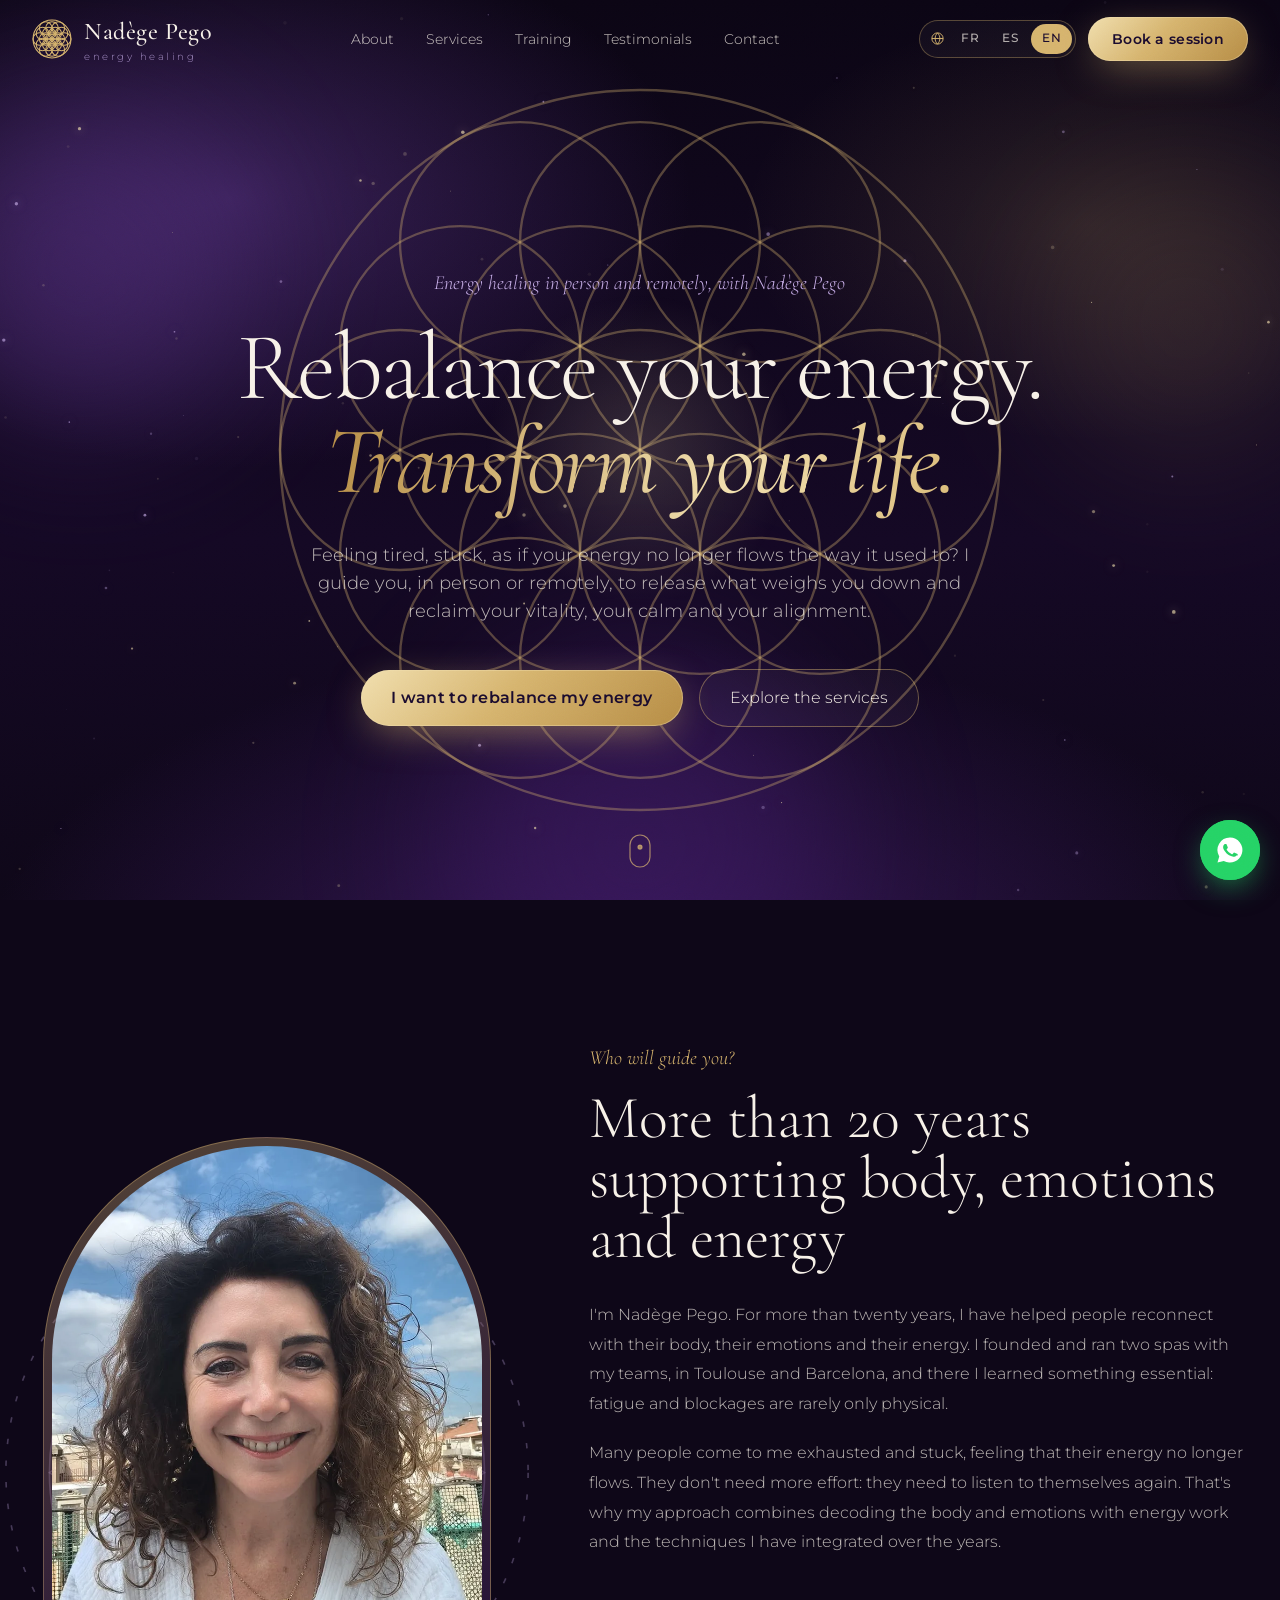
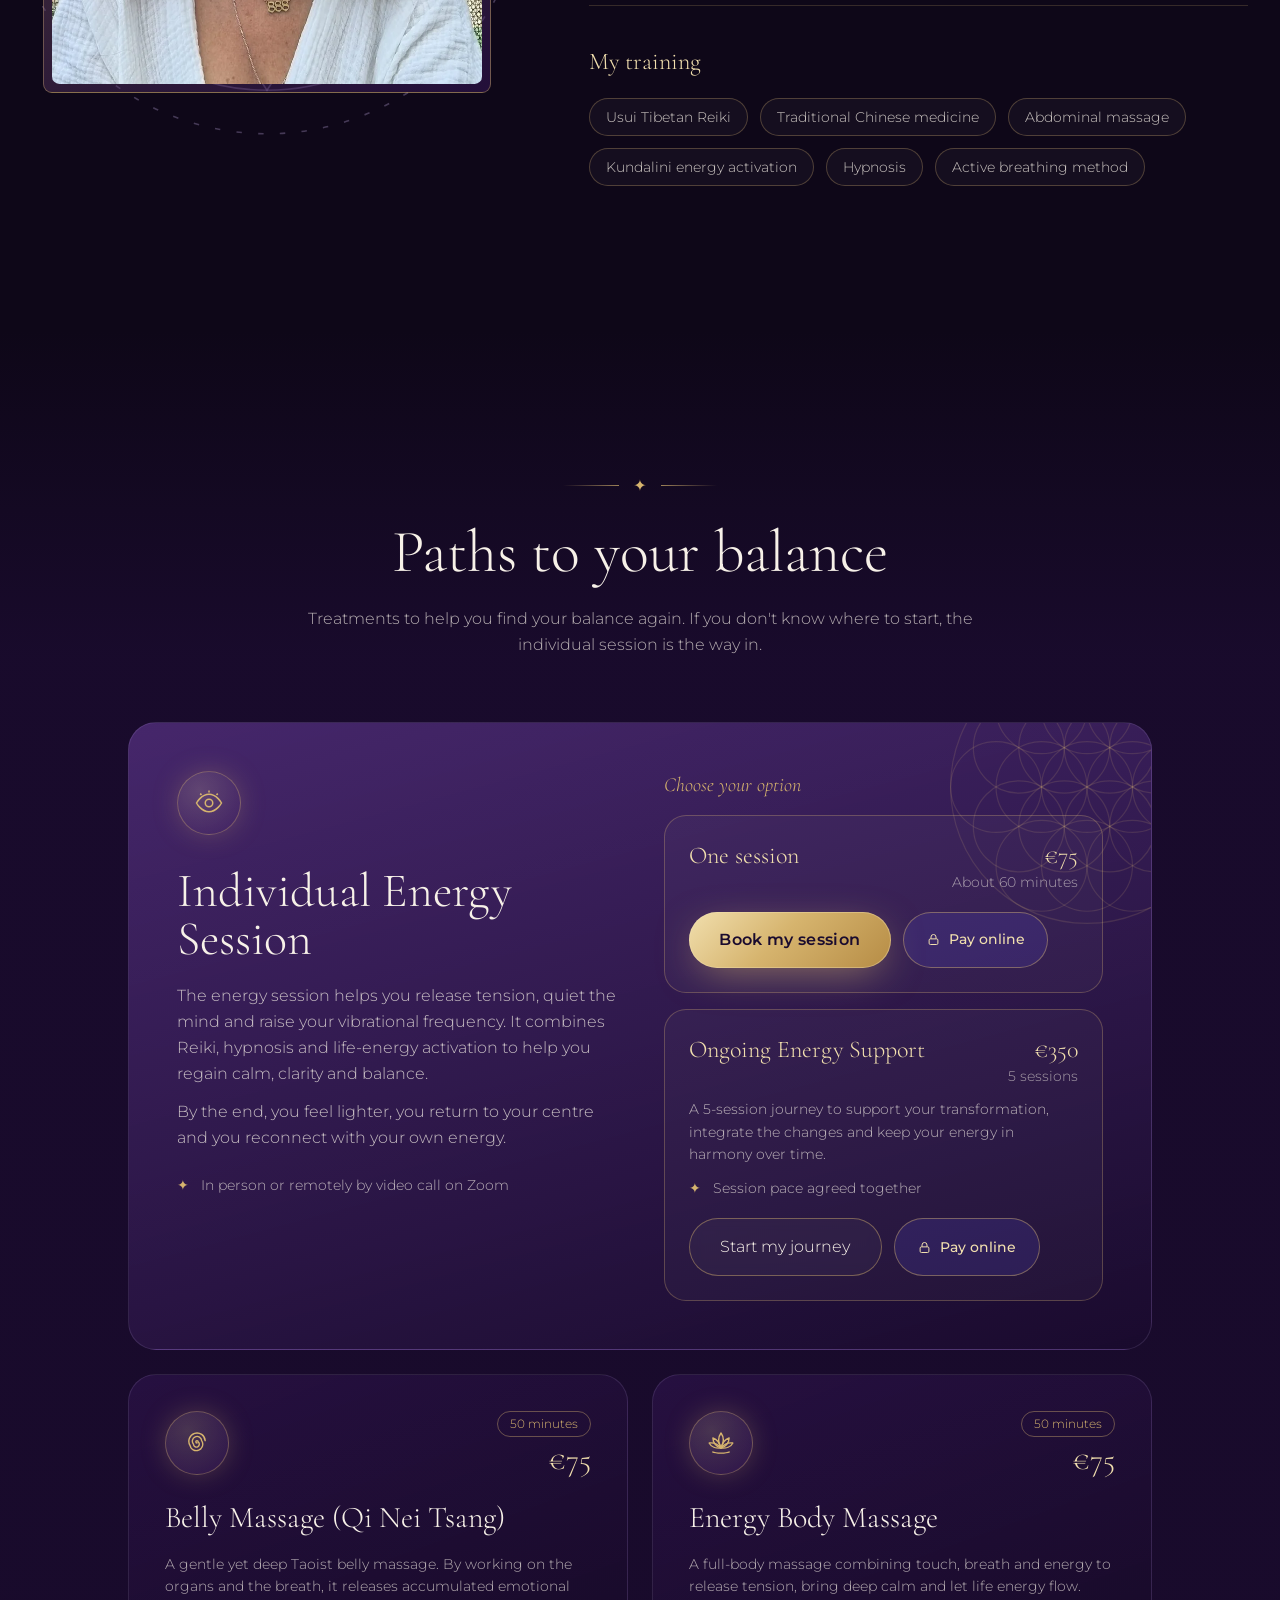
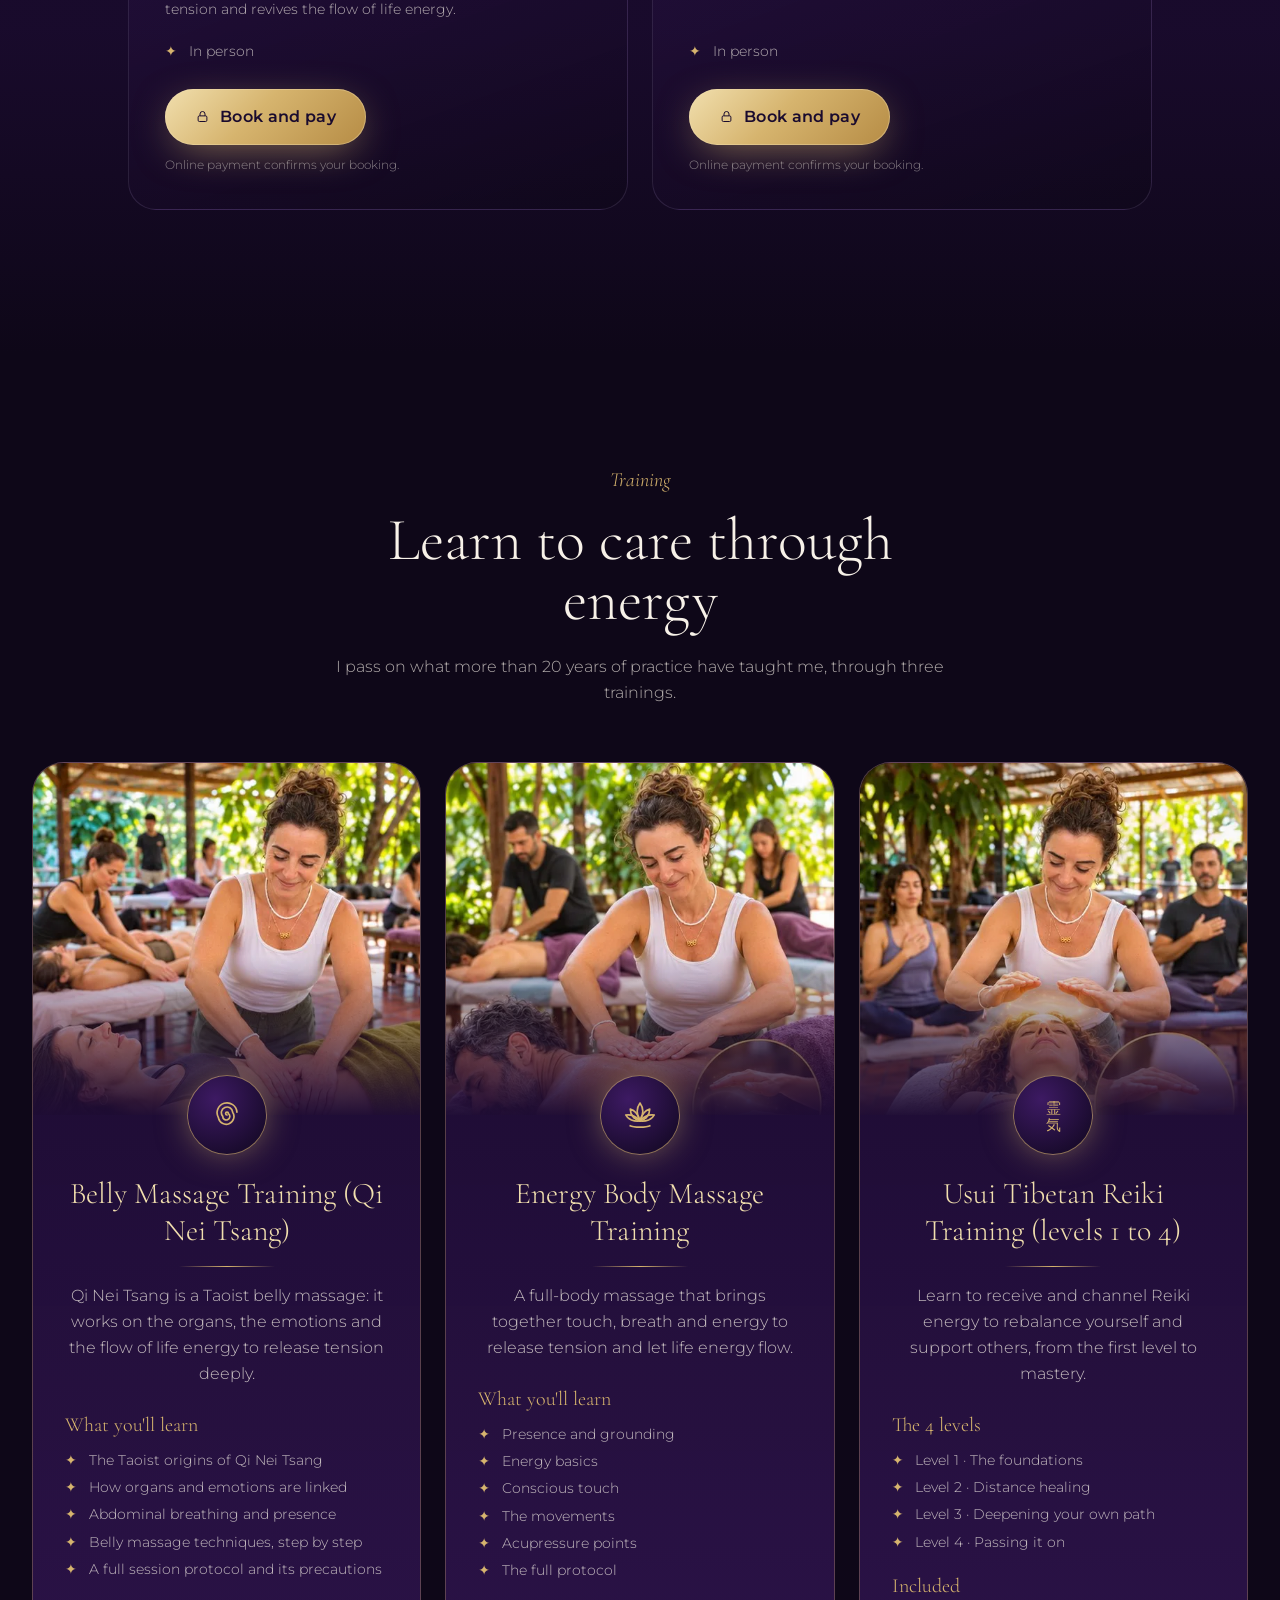
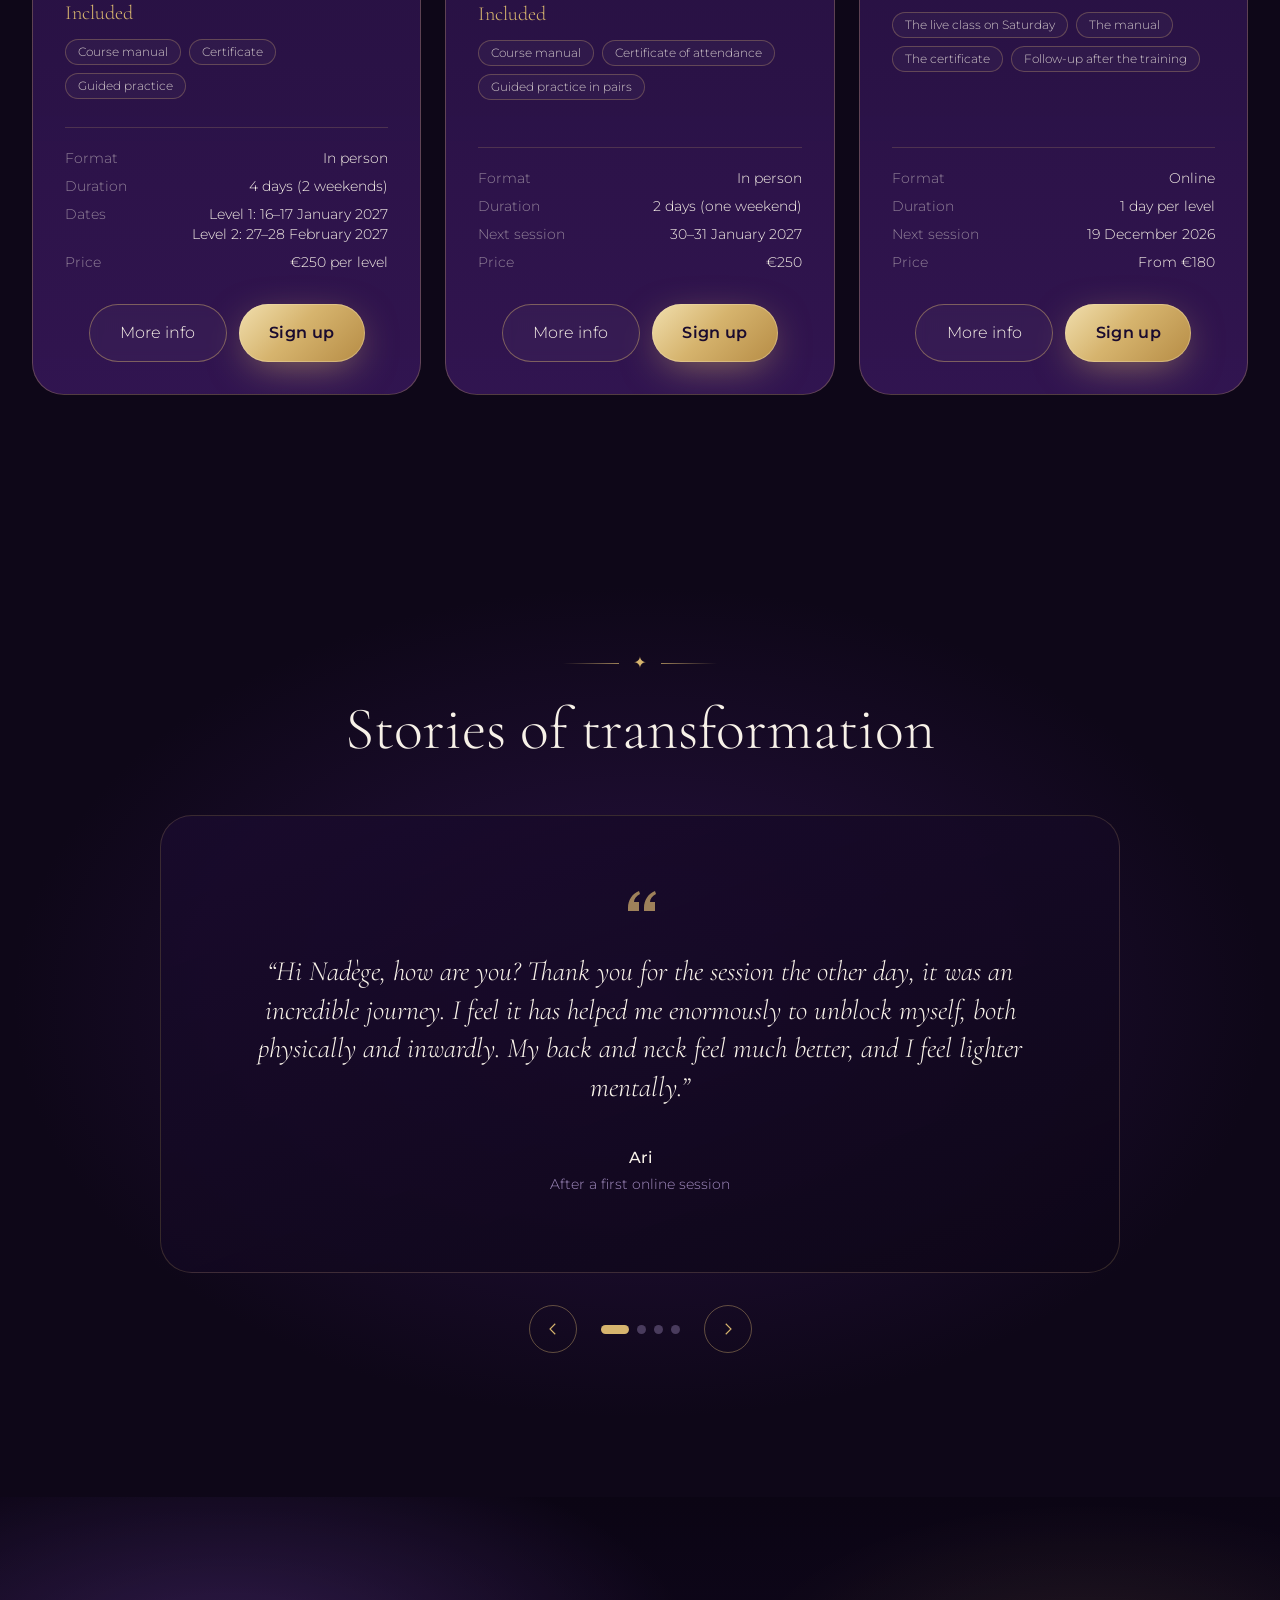
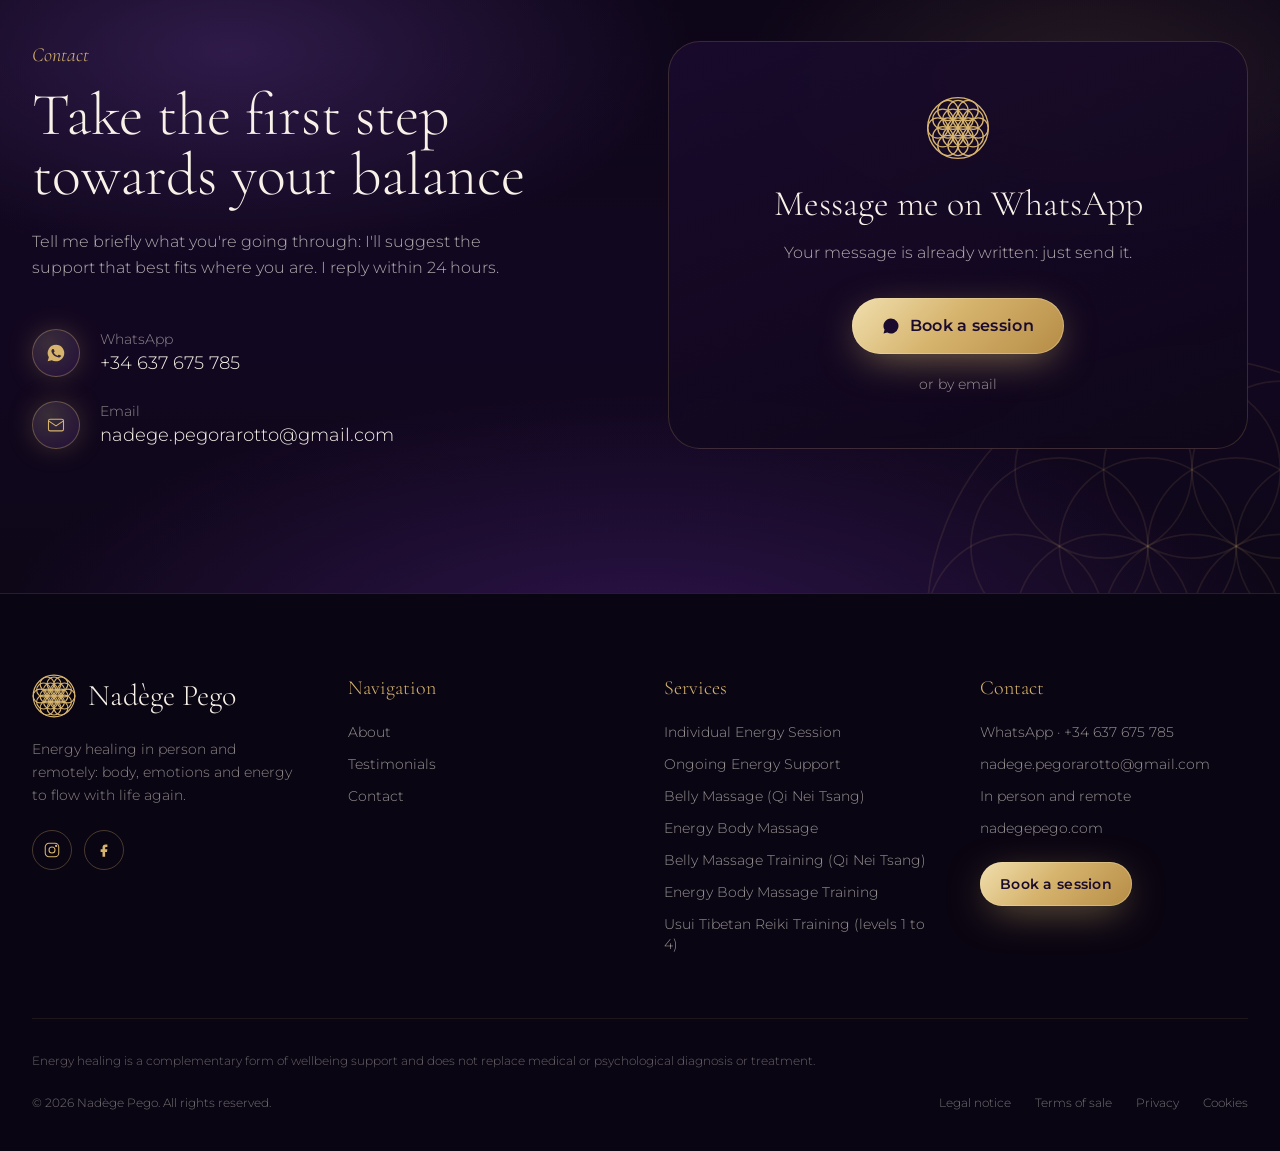
==== commit 5757a8e6: "Liens Instagram et Facebook corrigés (vrais comptes, selon la langue) Co-Authored-By: Claude Opus 5." ====
--- a/index.html
+++ b/index.html
@@ -95,9 +95,10 @@
     "image": "https://www.nadegepego.com/img/nadege-pego.webp"
   },
   "sameAs": [
-    "https://www.instagram.com/nadegepego/",
-    "https://www.facebook.com/nadege.pego",
-    "https://www.facebook.com/nadegepego.bcn"
+    "https://www.instagram.com/nadege.pego/",
+    "https://www.instagram.com/nadegepego.bcn/",
+    "https://www.facebook.com/profile.php?id=61557424618900",
+    "https://www.facebook.com/profile.php?id=61596271084919"
   ],
   "hasOfferCatalog": {
     "@type": "OfferCatalog",
@@ -970,7 +971,7 @@
   </main>
 
   <!-- =====================================================================
-       9. PIED DE PAGE — Instagram @nadegepego ; Facebook selon la langue (FR/EN : nadege.pego, ES : nadegepego.bcn). Pages légales : /legal/
+       9. PIED DE PAGE — Instagram et Facebook selon la langue (FR/EN : Nadège.Pego, ES : NadegePego.Bcn). Pages légales : /legal/
        ===================================================================== -->
   <footer class="border-t border-oro/15 bg-[#0a0512] pt-20 pb-10">
     <div class="mx-auto grid max-w-7xl gap-12 px-5 sm:grid-cols-2 lg:grid-cols-4 lg:px-8">
@@ -981,10 +982,10 @@
         </a>
         <p class="mt-5 max-w-xs text-sm leading-relaxed text-perla/55">Accompagnement énergétique en présentiel et à distance : corps, émotions et énergie pour retrouver le flux de la vie.</p>
         <div class="mt-6 flex gap-3">
-          <a href="https://www.instagram.com/nadegepego/" target="_blank" rel="noopener" class="grid h-10 w-10 place-items-center rounded-full border border-oro/30 text-oro transition hover:bg-oro/10" aria-label="Instagram">
+          <a href="https://www.instagram.com/nadege.pego/" data-insta target="_blank" rel="noopener" class="grid h-10 w-10 place-items-center rounded-full border border-oro/30 text-oro transition hover:bg-oro/10" aria-label="Instagram">
             <svg width="18" height="18" viewBox="0 0 24 24" fill="none" stroke="currentColor" stroke-width="1.4"><rect x="3" y="3" width="18" height="18" rx="5"/><circle cx="12" cy="12" r="4"/><circle cx="17.5" cy="6.5" r=".8" fill="currentColor"/></svg>
           </a>
-          <a href="https://www.facebook.com/nadege.pego" data-fb target="_blank" rel="noopener" class="grid h-10 w-10 place-items-center rounded-full border border-oro/30 text-oro transition hover:bg-oro/10" aria-label="Facebook">
+          <a href="https://www.facebook.com/profile.php?id=61557424618900" data-fb target="_blank" rel="noopener" class="grid h-10 w-10 place-items-center rounded-full border border-oro/30 text-oro transition hover:bg-oro/10" aria-label="Facebook">
             <svg width="18" height="18" viewBox="0 0 24 24" fill="currentColor"><path d="M14 8h2.5V4.5H14c-2.5 0-4 1.7-4 4.2V11H7.5v3.5H10V21h3.5v-6.5H16l.5-3.5h-3V9c0-.6.4-1 1-1Z"/></svg>
           </a>
         </div>
@@ -2672,8 +2673,9 @@
         document.title = T('title');
         if (metaDesc) metaDesc.content = T('desc');
         document.querySelectorAll('[data-wa]').forEach(a => { a.href = waLink(T('wa')); });
-        /* Facebook selon la langue : page de Barcelone pour la version espagnole */
-        document.querySelectorAll('[data-fb]').forEach(a => { a.href = 'https://www.facebook.com/' + (LANGUE === 'es' ? 'nadegepego.bcn' : 'nadege.pego'); });
+        /* Réseaux selon la langue : comptes de Barcelone (NadegePego.Bcn) pour la version espagnole */
+        document.querySelectorAll('[data-insta]').forEach(a => { a.href = 'https://www.instagram.com/' + (LANGUE === 'es' ? 'nadegepego.bcn' : 'nadege.pego') + '/'; });
+        document.querySelectorAll('[data-fb]').forEach(a => { a.href = 'https://www.facebook.com/profile.php?id=' + (LANGUE === 'es' ? '61596271084919' : '61557424618900'); });
         /* Boutons de réservation → WhatsApp avec le soin déjà indiqué */
         document.querySelectorAll('[data-reserver]').forEach(a => {
           const s = a.dataset.reserver, nom = s && i >= 0 && DICO[s] ? DICO[s][i] : s;
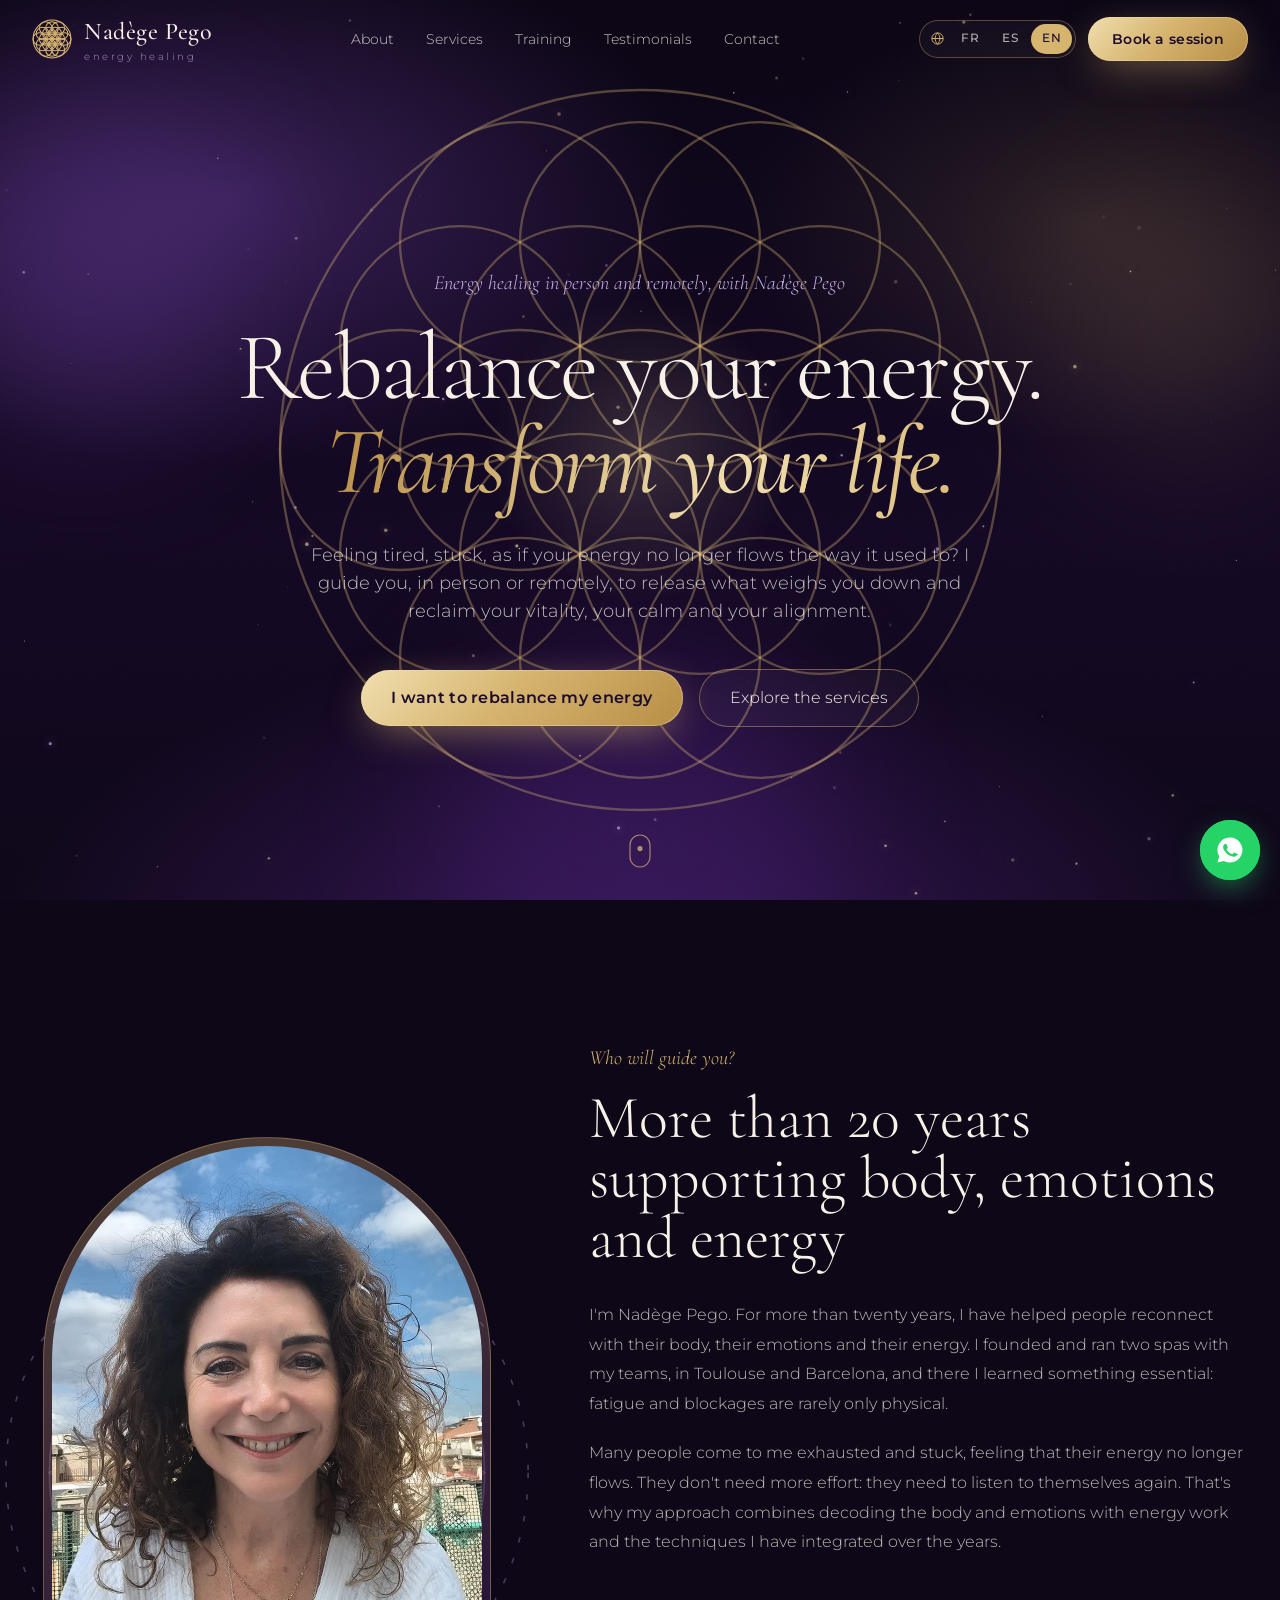
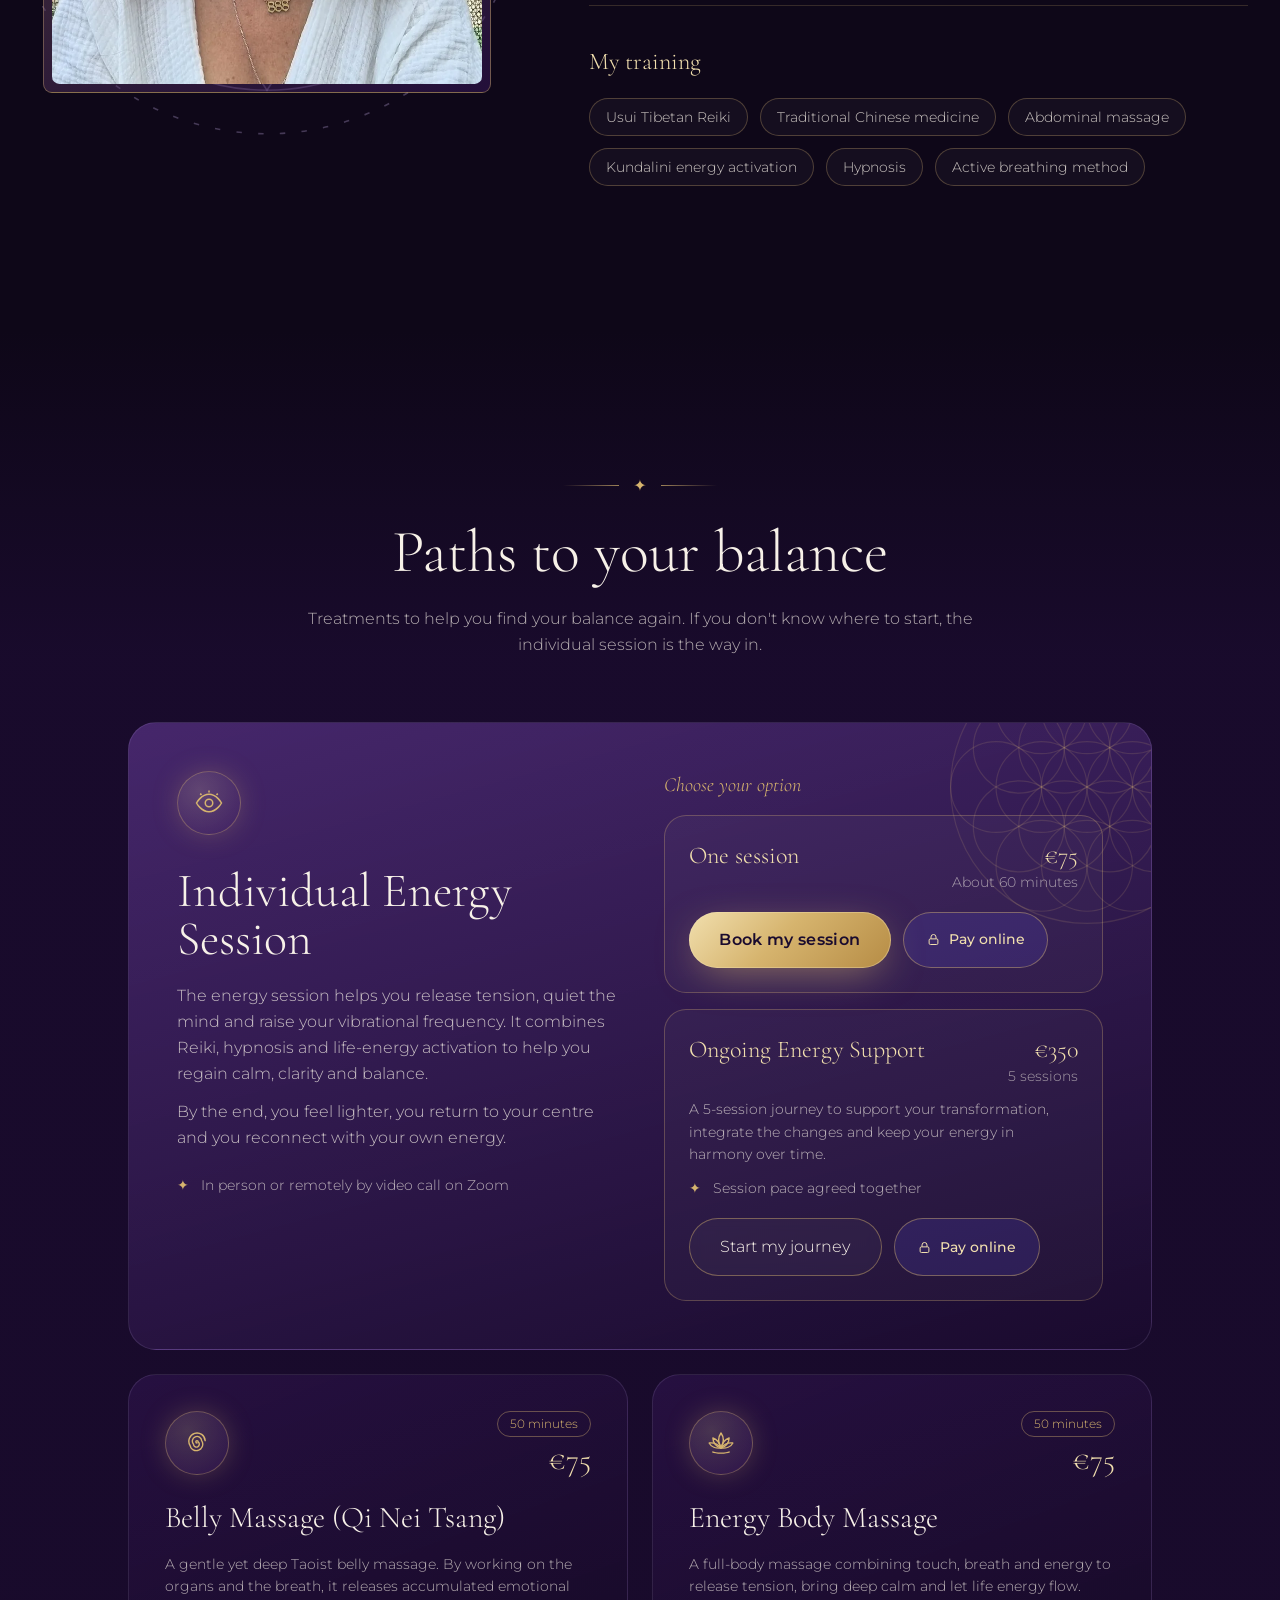
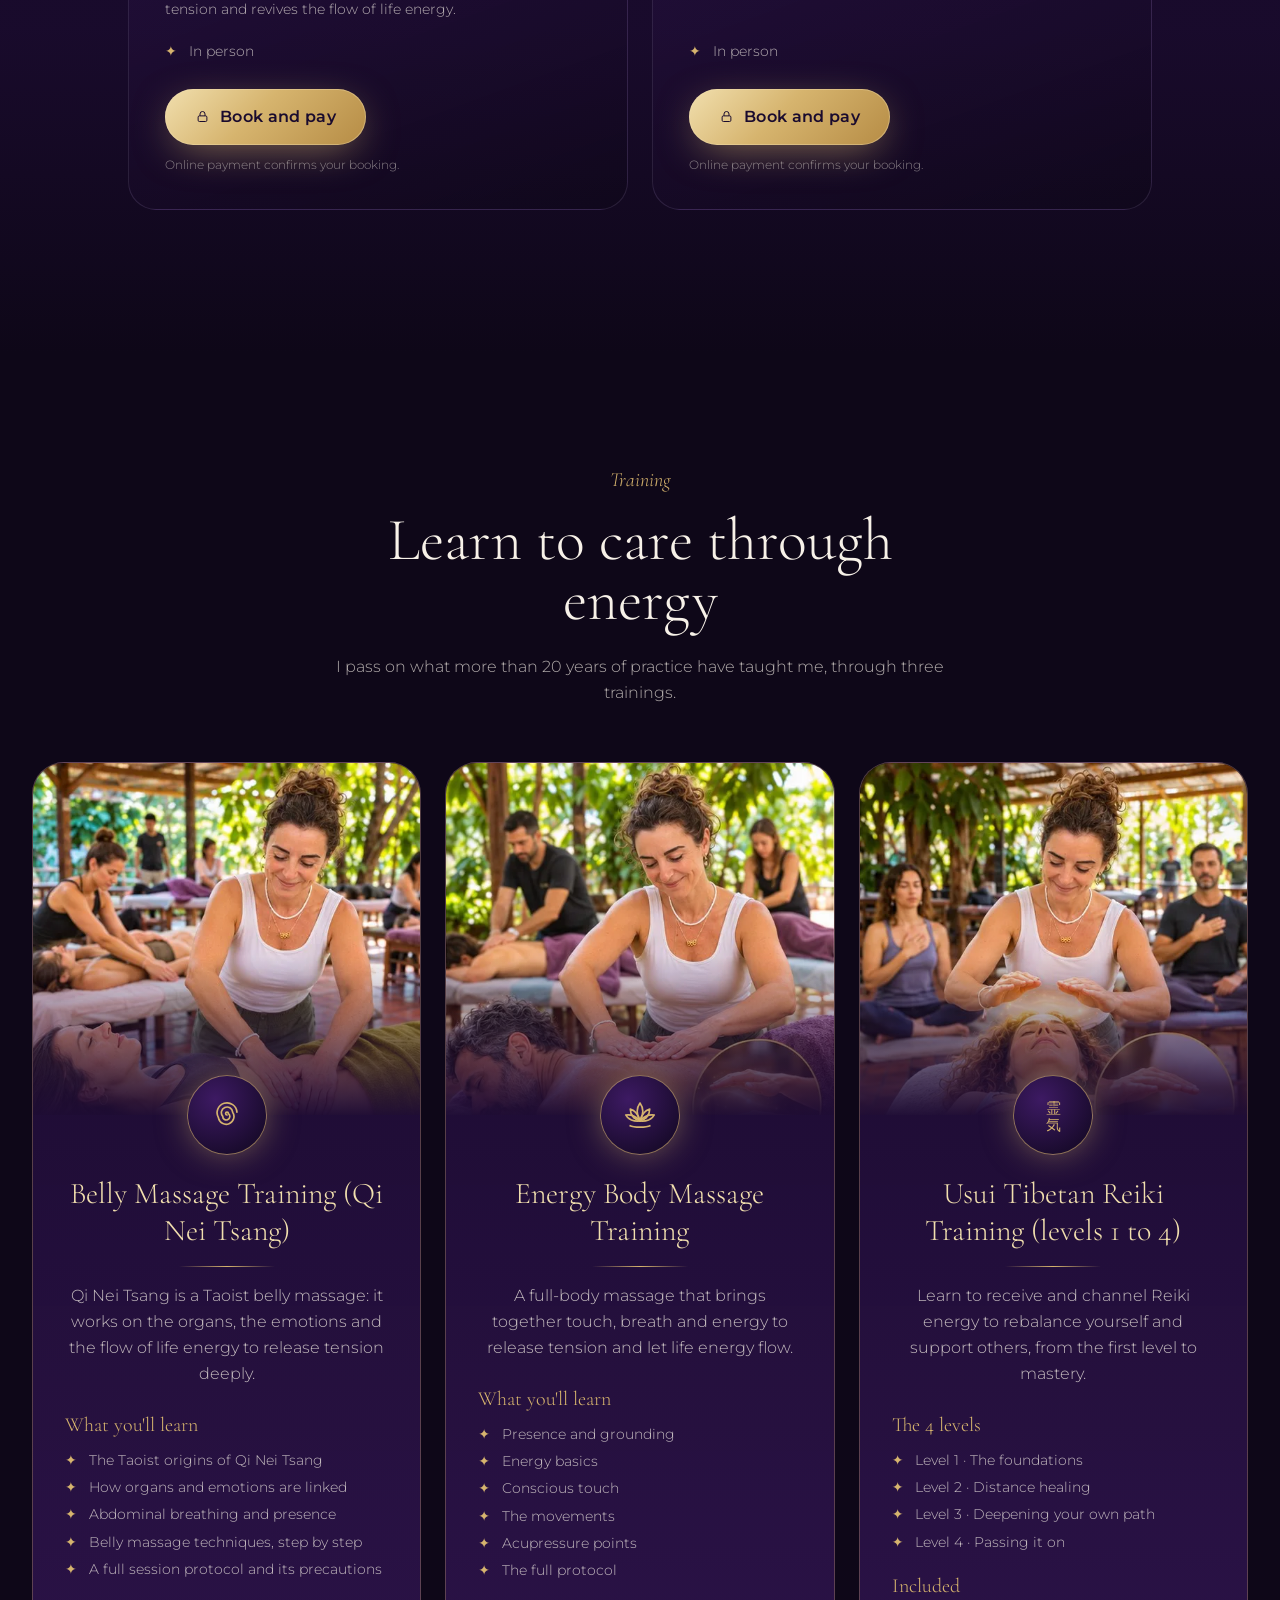
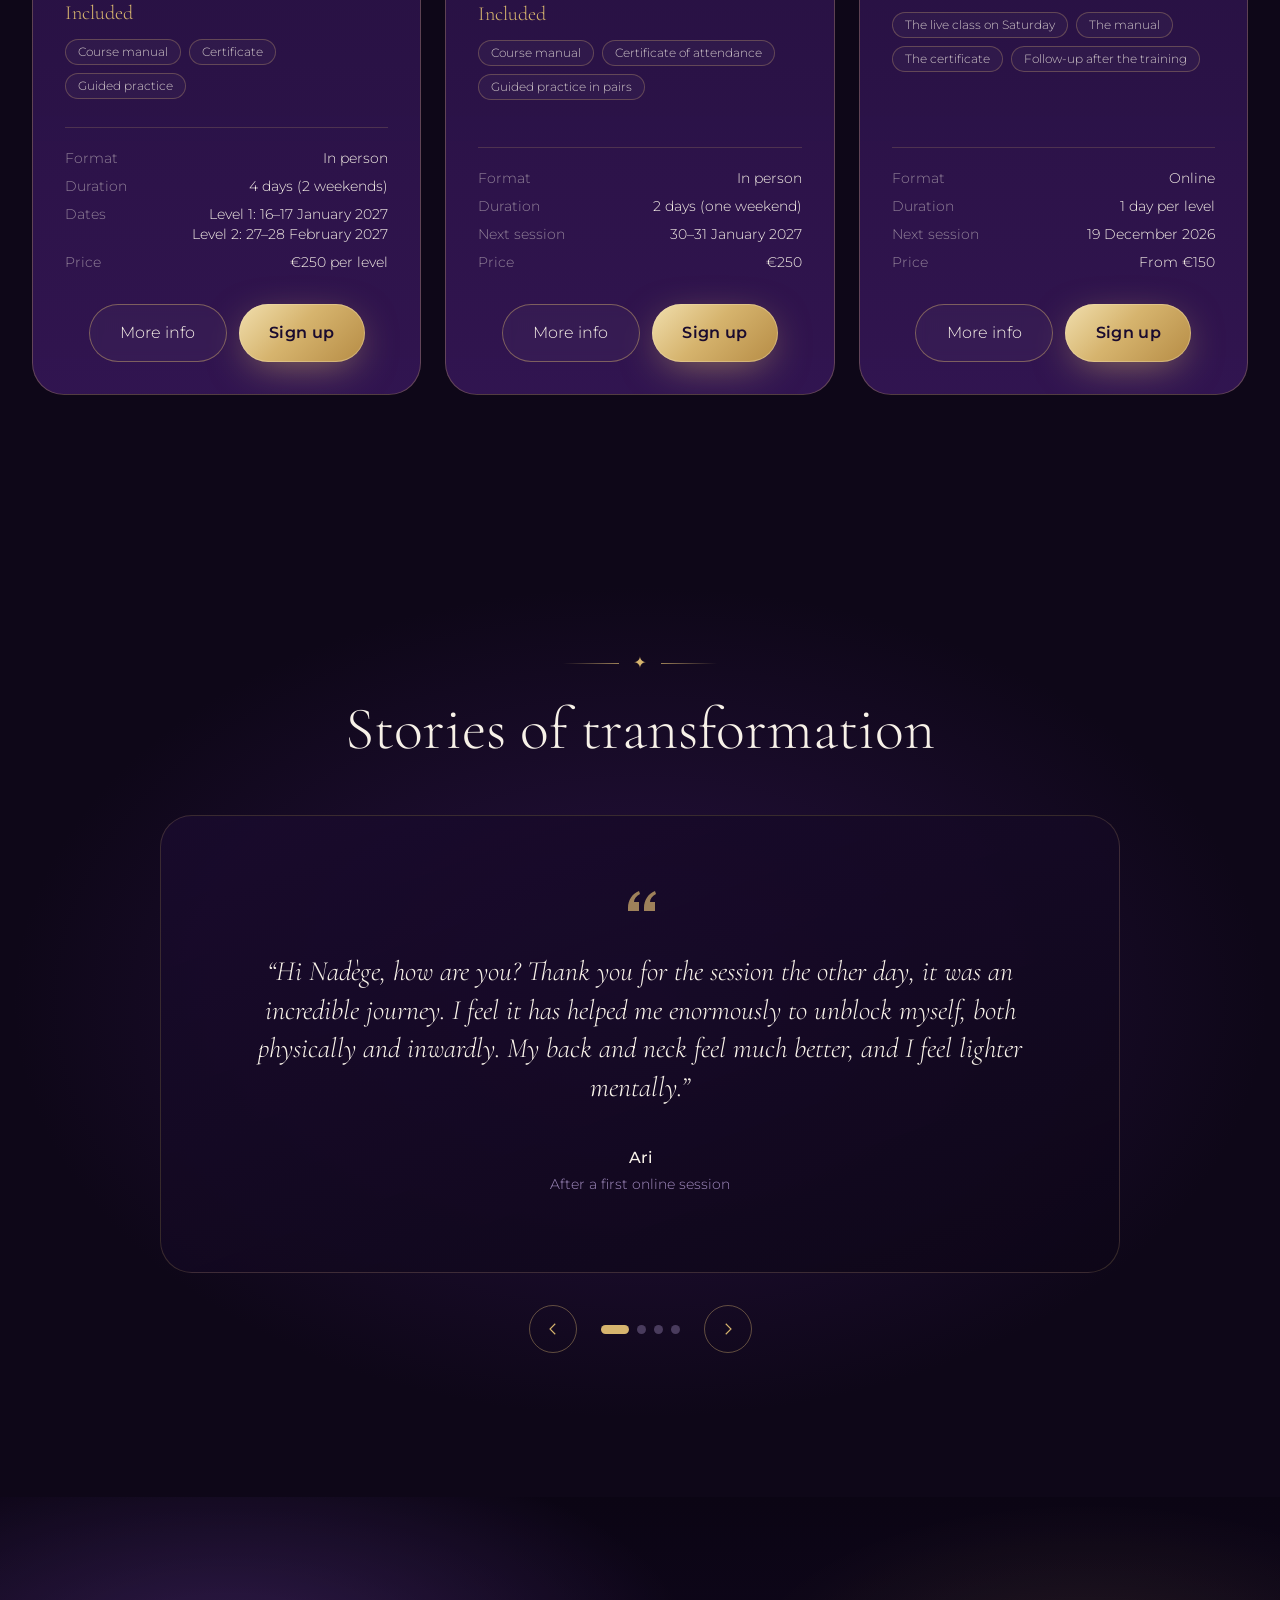
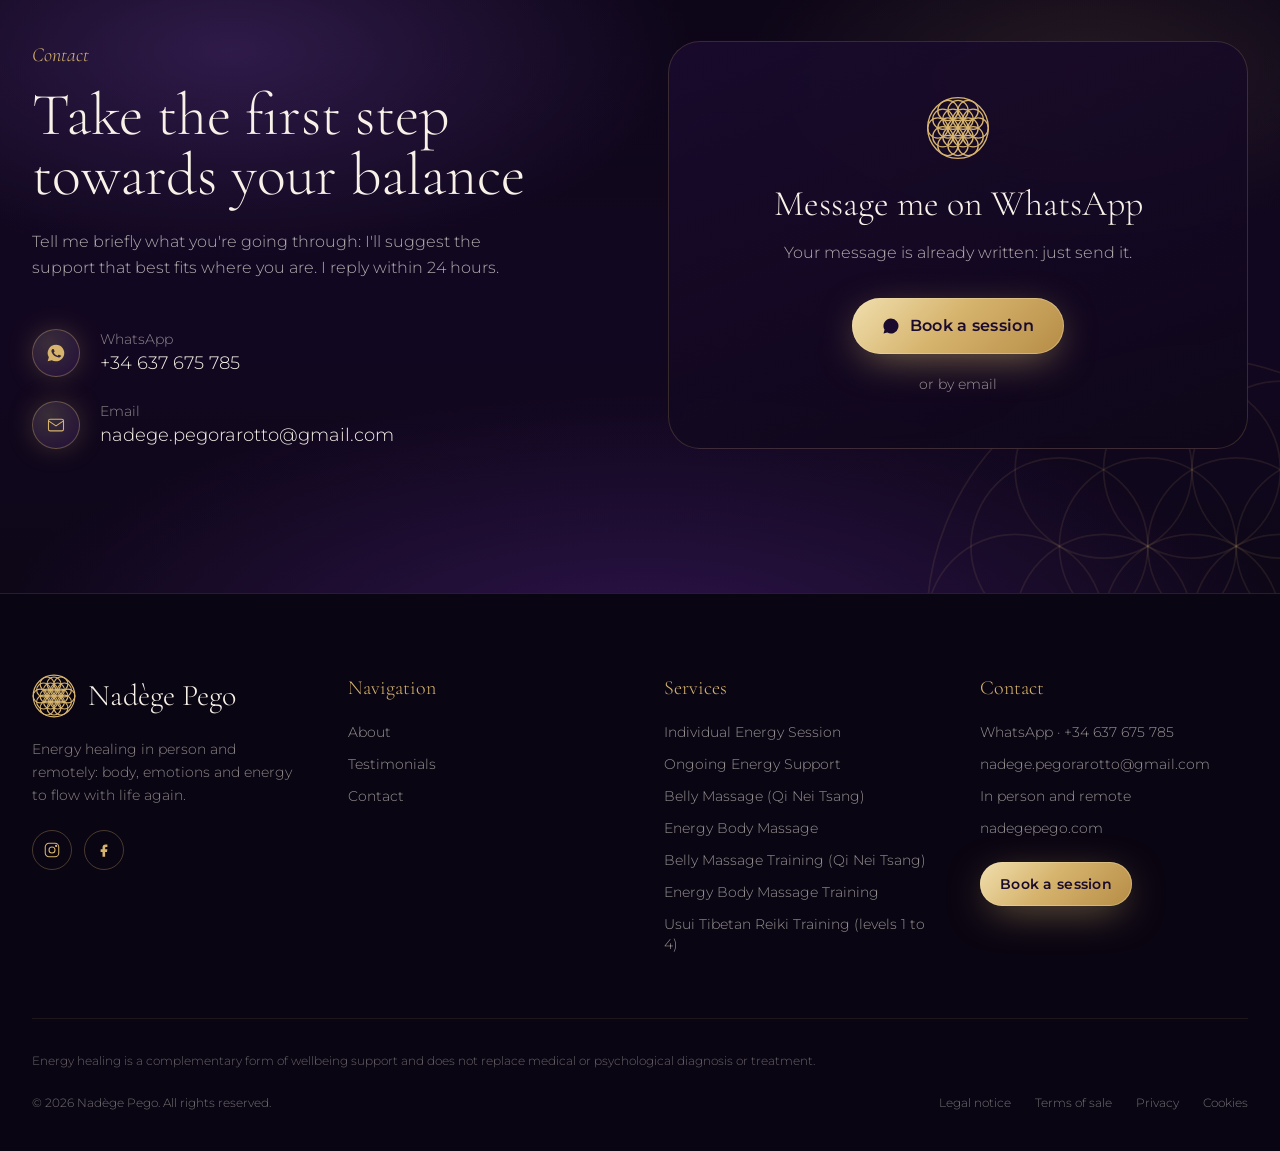
==== commit 475cb96c: "Reiki niveau 1 : early bird 150 € par date (30/11, 31/12, 10/01), bascule automatique à 180 € Co-Aut" ====
--- a/index.html
+++ b/index.html
@@ -255,6 +255,7 @@
     .lang-btn[aria-pressed="true"]{ background:var(--oro); color:var(--abismo); }
 
     .logo-nom{ white-space:nowrap; }
+    [data-jusqua][hidden], [data-apres][hidden]{ display:none !important; }
     .langues .globe{ margin:0 .2rem 0 .45rem; color:var(--oro); flex:none; }
     /* En-tête mobile : le bouton « Prendre rendez-vous » passe dans le menu sous 640 px ;
        le sélecteur de langue reste toujours visible en haut */
@@ -841,8 +842,8 @@
               <dl class="mt-7 space-y-2 border-t border-oro/20 pt-5 text-left text-sm">
                 <div class="flex justify-between gap-4"><dt class="text-perla/50">Format</dt><dd class="text-right text-perla">En ligne</dd></div>
                 <div class="flex justify-between gap-4"><dt class="text-perla/50">Durée</dt><dd class="text-right text-perla">1 jour par niveau</dd></div>
-                <div class="flex justify-between gap-4"><dt class="text-perla/50">Prochaine session</dt><dd class="text-right text-perla">19 décembre 2026</dd></div>
-                <div class="flex justify-between gap-4"><dt class="text-perla/50">Tarif</dt><dd class="text-right text-perla">Dès 180 €</dd></div>
+                <div class="flex justify-between gap-4"><dt class="text-perla/50">Prochaine session</dt><dd class="text-right text-perla"><span data-jusqua="2026-12-19">19 décembre 2026</span><span data-apres="2026-12-19" data-jusqua="2027-01-09" hidden>9 janvier 2027</span><span data-apres="2027-01-09" hidden>23 janvier 2027</span></dd></div>
+                <div class="flex justify-between gap-4"><dt class="text-perla/50">Tarif</dt><dd class="text-right text-perla"><span data-jusqua="2027-01-10">Dès 150 €</span><span data-apres="2027-01-10" hidden>Dès 180 €</span></dd></div>
               </dl>
               <div class="mt-auto flex flex-wrap justify-center gap-3 !mt-8">
                 <a href="#fiche-reiki" data-fiche="fiche-reiki" class="btn-velo">+ d'infos</a>
@@ -1249,7 +1250,7 @@
               <div><dt>Format</dt><dd>En ligne</dd></div>
               <div><dt>Durée</dt><dd>1 jour par niveau</dd></div>
               <div class="fi-large"><dt>Dates</dt><dd><span>Niveau 1 : 19 décembre 2026, 9 janvier 2027 ou 23 janvier 2027</span><span>Niveau 2 : 20 février 2027</span><span>Niveau 3 : 13 mars 2027</span></dd></div>
-              <div class="fi-large"><dt>Tarifs</dt><dd><span class="fi-tarif"><span>Niveau 1 : 180 €</span><a href="#" data-stripe="reiki1" class="fi-payer"><svg width="14" height="14" viewBox="0 0 24 24" fill="none" stroke="currentColor" stroke-width="1.6" aria-hidden="true"><rect x="5" y="11" width="14" height="9" rx="2"/><path d="M8 11V8a4 4 0 0 1 8 0v3"/></svg><span>Payer</span></a></span><span class="fi-tarif"><span>Niveau 2 : 180 €</span><a href="#" data-stripe="reiki2" class="fi-payer"><svg width="14" height="14" viewBox="0 0 24 24" fill="none" stroke="currentColor" stroke-width="1.6" aria-hidden="true"><rect x="5" y="11" width="14" height="9" rx="2"/><path d="M8 11V8a4 4 0 0 1 8 0v3"/></svg><span>Payer</span></a></span><span class="fi-tarif"><span>Niveau 3 : 250 €</span><a href="#" data-stripe="reiki3" class="fi-payer"><svg width="14" height="14" viewBox="0 0 24 24" fill="none" stroke="currentColor" stroke-width="1.6" aria-hidden="true"><rect x="5" y="11" width="14" height="9" rx="2"/><path d="M8 11V8a4 4 0 0 1 8 0v3"/></svg><span>Payer</span></a></span><span class="fi-tarif"><span>Pack 3 niveaux : 520 € (au lieu de 610 €)</span><a href="#" data-stripe="reikipack" class="fi-payer"><svg width="14" height="14" viewBox="0 0 24 24" fill="none" stroke="currentColor" stroke-width="1.6" aria-hidden="true"><rect x="5" y="11" width="14" height="9" rx="2"/><path d="M8 11V8a4 4 0 0 1 8 0v3"/></svg><span>Payer</span></a></span></dd></div>
+              <div class="fi-large"><dt>Tarifs</dt><dd><!-- Niveau 1 : une ligne par date. Early bird 150 € jusqu'à la date data-eb, puis 180 € ; la ligne disparaît après la session (data-jusqua). --><span class="fi-tarif" data-jusqua="2026-12-19"><span><span data-jusqua="2026-11-30">Niveau 1 · samedi 19 décembre : 150 € (early bird jusqu'au 30 novembre, puis 180 €)</span><span data-apres="2026-11-30" hidden>Niveau 1 · samedi 19 décembre : 180 €</span></span><a href="#" data-stripe="reiki1_1219" data-stripe-eb="reiki1_1219_eb" data-eb="2026-11-30" class="fi-payer"><svg width="14" height="14" viewBox="0 0 24 24" fill="none" stroke="currentColor" stroke-width="1.6" aria-hidden="true"><rect x="5" y="11" width="14" height="9" rx="2"/><path d="M8 11V8a4 4 0 0 1 8 0v3"/></svg><span>Payer</span></a></span><span class="fi-tarif" data-jusqua="2027-01-09"><span><span data-jusqua="2026-12-31">Niveau 1 · samedi 9 janvier : 150 € (early bird jusqu'au 31 décembre, puis 180 €)</span><span data-apres="2026-12-31" hidden>Niveau 1 · samedi 9 janvier : 180 €</span></span><a href="#" data-stripe="reiki1_0109" data-stripe-eb="reiki1_0109_eb" data-eb="2026-12-31" class="fi-payer"><svg width="14" height="14" viewBox="0 0 24 24" fill="none" stroke="currentColor" stroke-width="1.6" aria-hidden="true"><rect x="5" y="11" width="14" height="9" rx="2"/><path d="M8 11V8a4 4 0 0 1 8 0v3"/></svg><span>Payer</span></a></span><span class="fi-tarif" data-jusqua="2027-01-23"><span><span data-jusqua="2027-01-10">Niveau 1 · samedi 23 janvier : 150 € (early bird jusqu'au 10 janvier, puis 180 €)</span><span data-apres="2027-01-10" hidden>Niveau 1 · samedi 23 janvier : 180 €</span></span><a href="#" data-stripe="reiki1_0123" data-stripe-eb="reiki1_0123_eb" data-eb="2027-01-10" class="fi-payer"><svg width="14" height="14" viewBox="0 0 24 24" fill="none" stroke="currentColor" stroke-width="1.6" aria-hidden="true"><rect x="5" y="11" width="14" height="9" rx="2"/><path d="M8 11V8a4 4 0 0 1 8 0v3"/></svg><span>Payer</span></a></span><span class="fi-tarif"><span>Niveau 2 : 180 €</span><a href="#" data-stripe="reiki2" class="fi-payer"><svg width="14" height="14" viewBox="0 0 24 24" fill="none" stroke="currentColor" stroke-width="1.6" aria-hidden="true"><rect x="5" y="11" width="14" height="9" rx="2"/><path d="M8 11V8a4 4 0 0 1 8 0v3"/></svg><span>Payer</span></a></span><span class="fi-tarif"><span>Niveau 3 : 250 €</span><a href="#" data-stripe="reiki3" class="fi-payer"><svg width="14" height="14" viewBox="0 0 24 24" fill="none" stroke="currentColor" stroke-width="1.6" aria-hidden="true"><rect x="5" y="11" width="14" height="9" rx="2"/><path d="M8 11V8a4 4 0 0 1 8 0v3"/></svg><span>Payer</span></a></span><span class="fi-tarif"><span>Pack 3 niveaux : 520 € (au lieu de 610 €)</span><a href="#" data-stripe="reikipack" class="fi-payer"><svg width="14" height="14" viewBox="0 0 24 24" fill="none" stroke="currentColor" stroke-width="1.6" aria-hidden="true"><rect x="5" y="11" width="14" height="9" rx="2"/><path d="M8 11V8a4 4 0 0 1 8 0v3"/></svg><span>Payer</span></a></span></dd></div>
             </dl>
           </section>
           <section class="fi-cta">
@@ -1290,7 +1291,13 @@
       qnt1: 'https://buy.stripe.com/aFaaER0xedxv1bQ3qkd7q04',            // Formation Qi Nei Tsang niveau 1 — 220 € (early bird jusqu'au 31/12/2026)
       qnt2: 'https://buy.stripe.com/bJe28l7ZG50Z7AebWQd7q05',            // Formation Qi Nei Tsang niveau 2 — 220 € (early bird jusqu'au 31/12/2026)
       formation_massage: 'https://buy.stripe.com/cNi00d4Nu797aMqaSMd7q06', // Formation massage énergétique — 220 € (early bird)
-      reiki1: 'https://buy.stripe.com/5kQ14h5Ry1ON5s6e4Yd7q07',          // Formation Reiki niveau 1 — 180 € (choix de la date au paiement)
+      // Reiki niveau 1 : un lien par date — early bird 150 € (_eb) puis 180 €. Le site choisit le bon lien selon la date du jour.
+      reiki1_1219_eb: 'https://buy.stripe.com/aFa6oBgwcbpn7Ae0e8d7q0b', // 19/12/2026 — 150 € jusqu'au 30/11/2026
+      reiki1_1219: 'https://buy.stripe.com/dRmeV7dk0bpng6Kf92d7q0c',    // 19/12/2026 — 180 €
+      reiki1_0109_eb: 'https://buy.stripe.com/8x28wJ1Bictr3jYd0Ud7q0d', // 09/01/2027 — 150 € jusqu'au 31/12/2026
+      reiki1_0109: 'https://buy.stripe.com/bJebIV93KgJH4o2aSMd7q0e',    // 09/01/2027 — 180 €
+      reiki1_0123_eb: 'https://buy.stripe.com/7sY00dcfWgJH8Ei0e8d7q0f', // 23/01/2027 — 150 € jusqu'au 10/01/2027
+      reiki1_0123: 'https://buy.stripe.com/eVq8wJ0xe50ZcUy2mgd7q0g',    // 23/01/2027 — 180 €
       reiki2: 'https://buy.stripe.com/9B6bIV1BifFD3jYe4Yd7q08',          // Formation Reiki niveau 2 — 180 €
       reiki3: 'https://buy.stripe.com/14AdR30xe9hfaMqgd6d7q09',          // Formation Reiki niveau 3 — 250 €
       reikipack: 'https://buy.stripe.com/5kQ8wJ2Fm1ON5s65ysd7q0a'        // Formation Reiki pack 3 niveaux — 520 €
@@ -2346,10 +2353,6 @@
 "Nivel 3: 13 de marzo de 2027",
 "Level 3: 13 March 2027"
 ],
-"Niveau 1 : 180 €": [
-"Nivel 1: 180 €",
-"Level 1: €180"
-],
 "Niveau 1 · Les fondations": [
 "Nivel 1 · Los fundamentos",
 "Level 1 · The foundations"
@@ -2429,6 +2432,42 @@
 "Conditions de vente": [
 "Condiciones de venta",
 "Terms of sale"
+],
+"Niveau 1 · samedi 19 décembre : 150 € (early bird jusqu'au 30 novembre, puis 180 €)": [
+"Nivel 1 · sábado 19 de diciembre: 150 € (early bird hasta el 30 de noviembre, después 180 €)",
+"Level 1 · Saturday 19 December: €150 (early bird until 30 November, then €180)"
+],
+"Niveau 1 · samedi 19 décembre : 180 €": [
+"Nivel 1 · sábado 19 de diciembre: 180 €",
+"Level 1 · Saturday 19 December: €180"
+],
+"Niveau 1 · samedi 9 janvier : 150 € (early bird jusqu'au 31 décembre, puis 180 €)": [
+"Nivel 1 · sábado 9 de enero: 150 € (early bird hasta el 31 de diciembre, después 180 €)",
+"Level 1 · Saturday 9 January: €150 (early bird until 31 December, then €180)"
+],
+"Niveau 1 · samedi 9 janvier : 180 €": [
+"Nivel 1 · sábado 9 de enero: 180 €",
+"Level 1 · Saturday 9 January: €180"
+],
+"Niveau 1 · samedi 23 janvier : 150 € (early bird jusqu'au 10 janvier, puis 180 €)": [
+"Nivel 1 · sábado 23 de enero: 150 € (early bird hasta el 10 de enero, después 180 €)",
+"Level 1 · Saturday 23 January: €150 (early bird until 10 January, then €180)"
+],
+"Niveau 1 · samedi 23 janvier : 180 €": [
+"Nivel 1 · sábado 23 de enero: 180 €",
+"Level 1 · Saturday 23 January: €180"
+],
+"Dès 150 €": [
+"Desde 150 €",
+"From €150"
+],
+"9 janvier 2027": [
+"9 de enero de 2027",
+"9 January 2027"
+],
+"23 janvier 2027": [
+"23 de enero de 2027",
+"23 January 2027"
 ]
 };
     const UI = {
@@ -2475,8 +2514,17 @@
     document.querySelectorAll('[data-wa], [data-reserver]').forEach(a => { a.target = '_blank'; a.rel = 'noopener'; });
 
     document.getElementById('stripe-test').hidden = !STRIPE_TEST;
+    /* Dates automatiques (heure de Madrid) : data-jusqua = visible jusqu'à ce jour inclus,
+       data-apres = visible à partir du lendemain ; data-eb = fin de l'early bird du bouton Payer */
+    const finJour = d => new Date(d + 'T23:59:59+01:00');
+    const maintenant = new Date();
+    const passe = d => !!d && maintenant > finJour(d);
+    document.querySelectorAll('[data-jusqua], [data-apres]').forEach(e => {
+      e.hidden = passe(e.dataset.jusqua) || (!!e.dataset.apres && !passe(e.dataset.apres));
+    });
     document.querySelectorAll('[data-stripe]').forEach(a => {
-      const lien = STRIPE_LIENS[a.dataset.stripe];
+      const cle = a.dataset.stripeEb && !passe(a.dataset.eb) ? a.dataset.stripeEb : a.dataset.stripe;
+      const lien = STRIPE_LIENS[cle];
       if (lien) { a.href = lien; a.target = '_blank'; a.rel = 'noopener'; }
       else a.addEventListener('click', e => { e.preventDefault(); alert(T('stripeMissing')); });
     });
